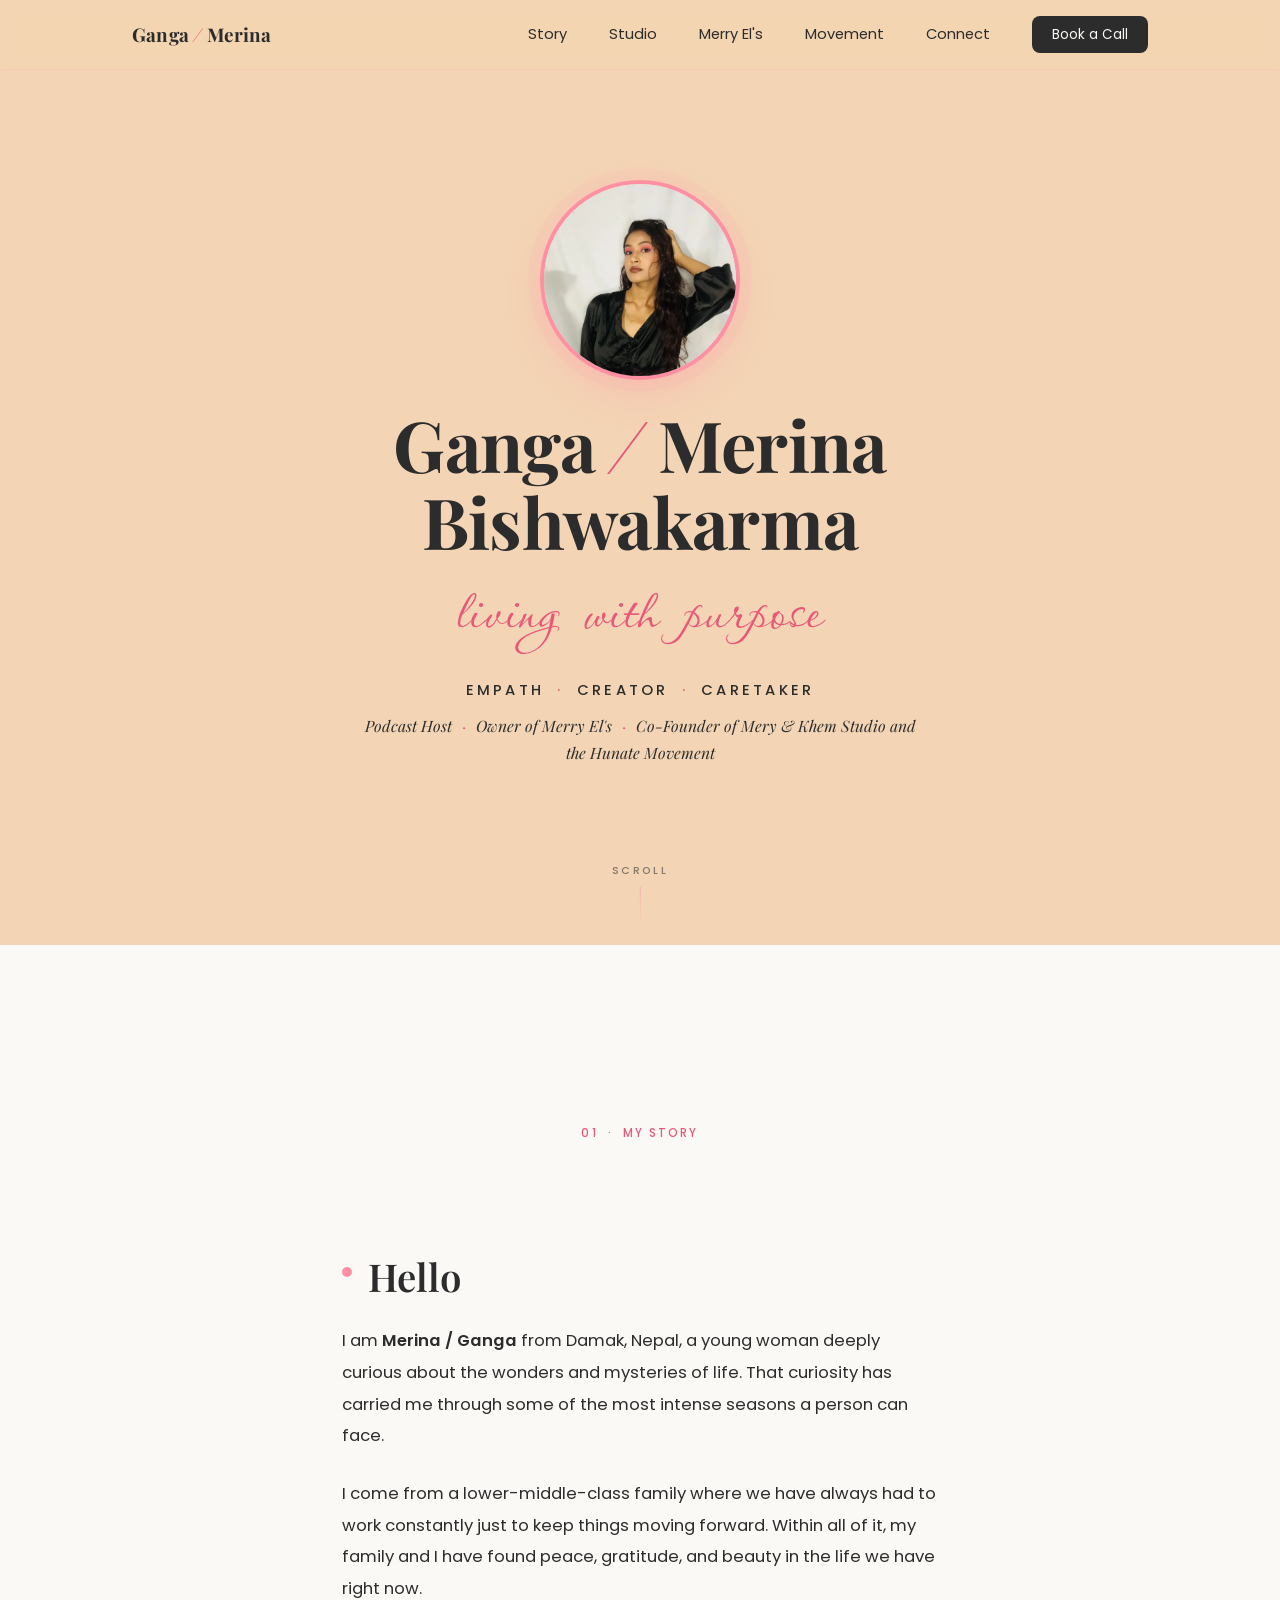
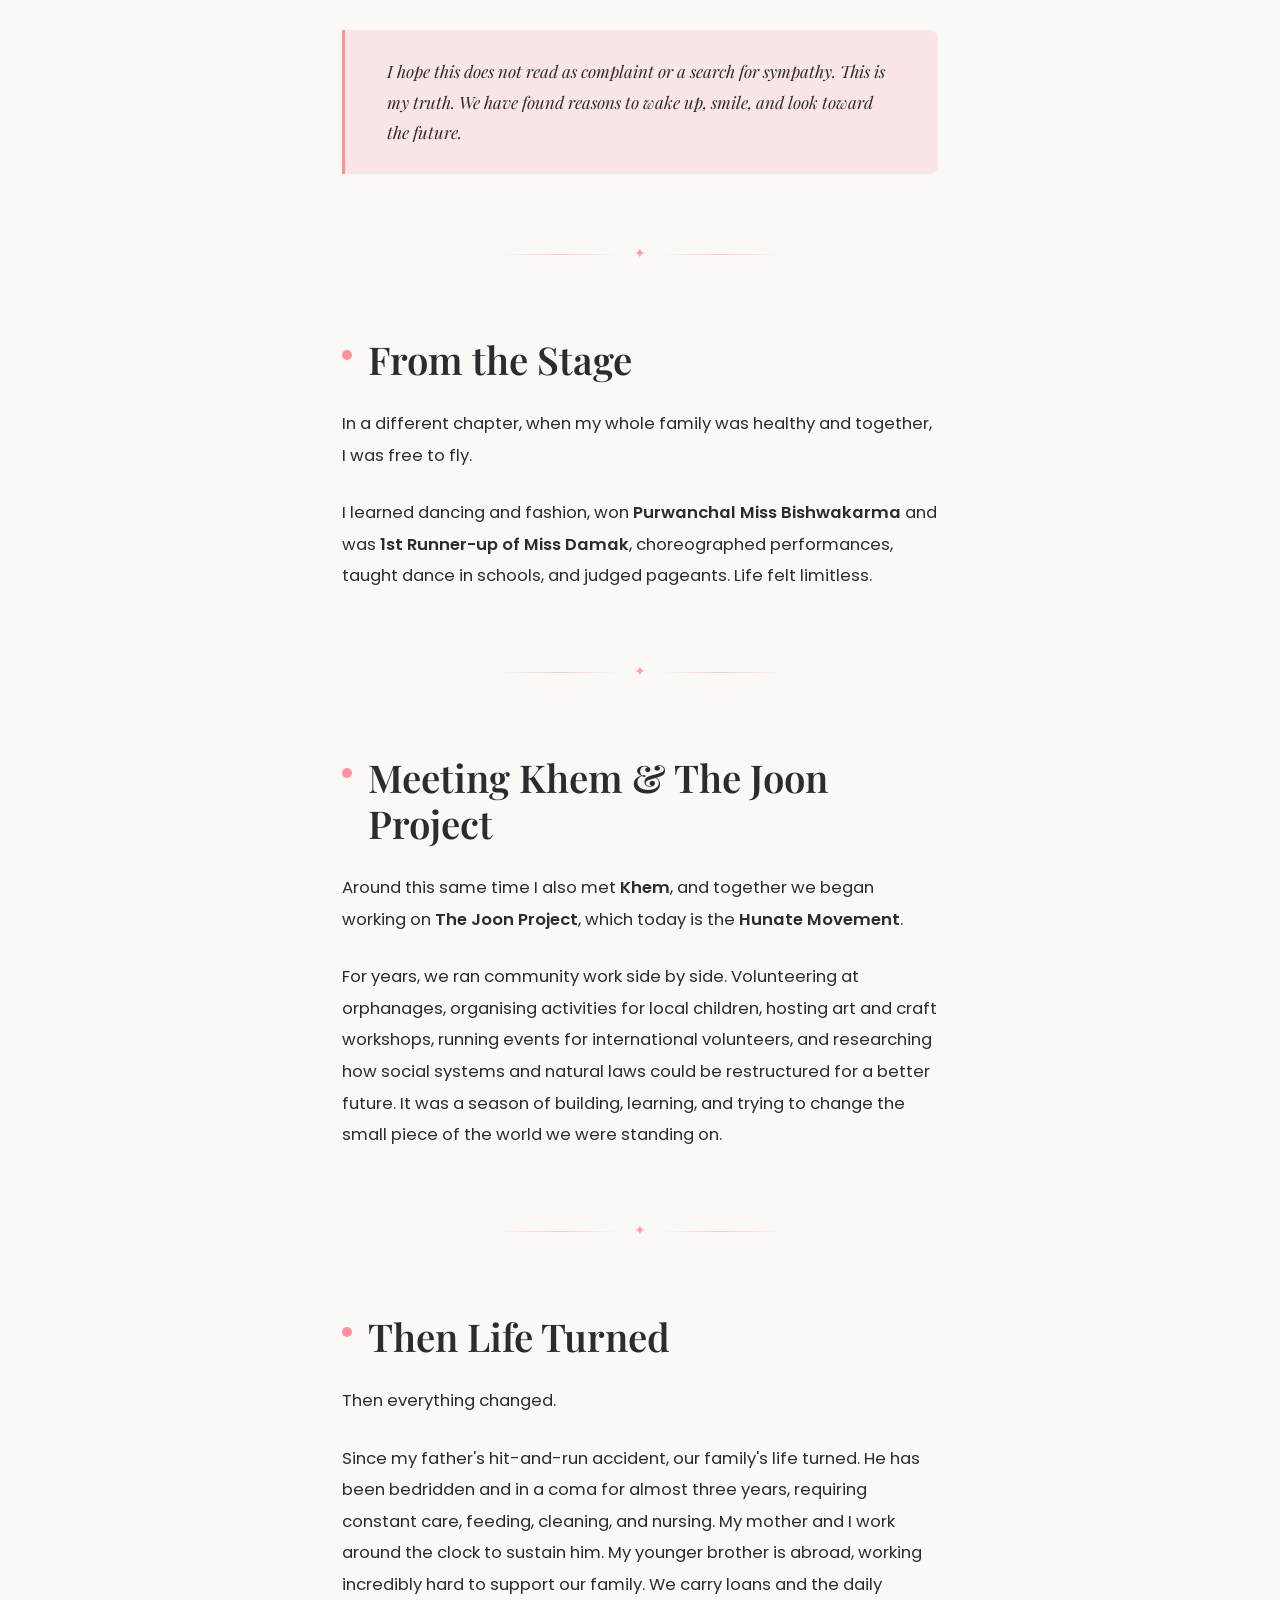
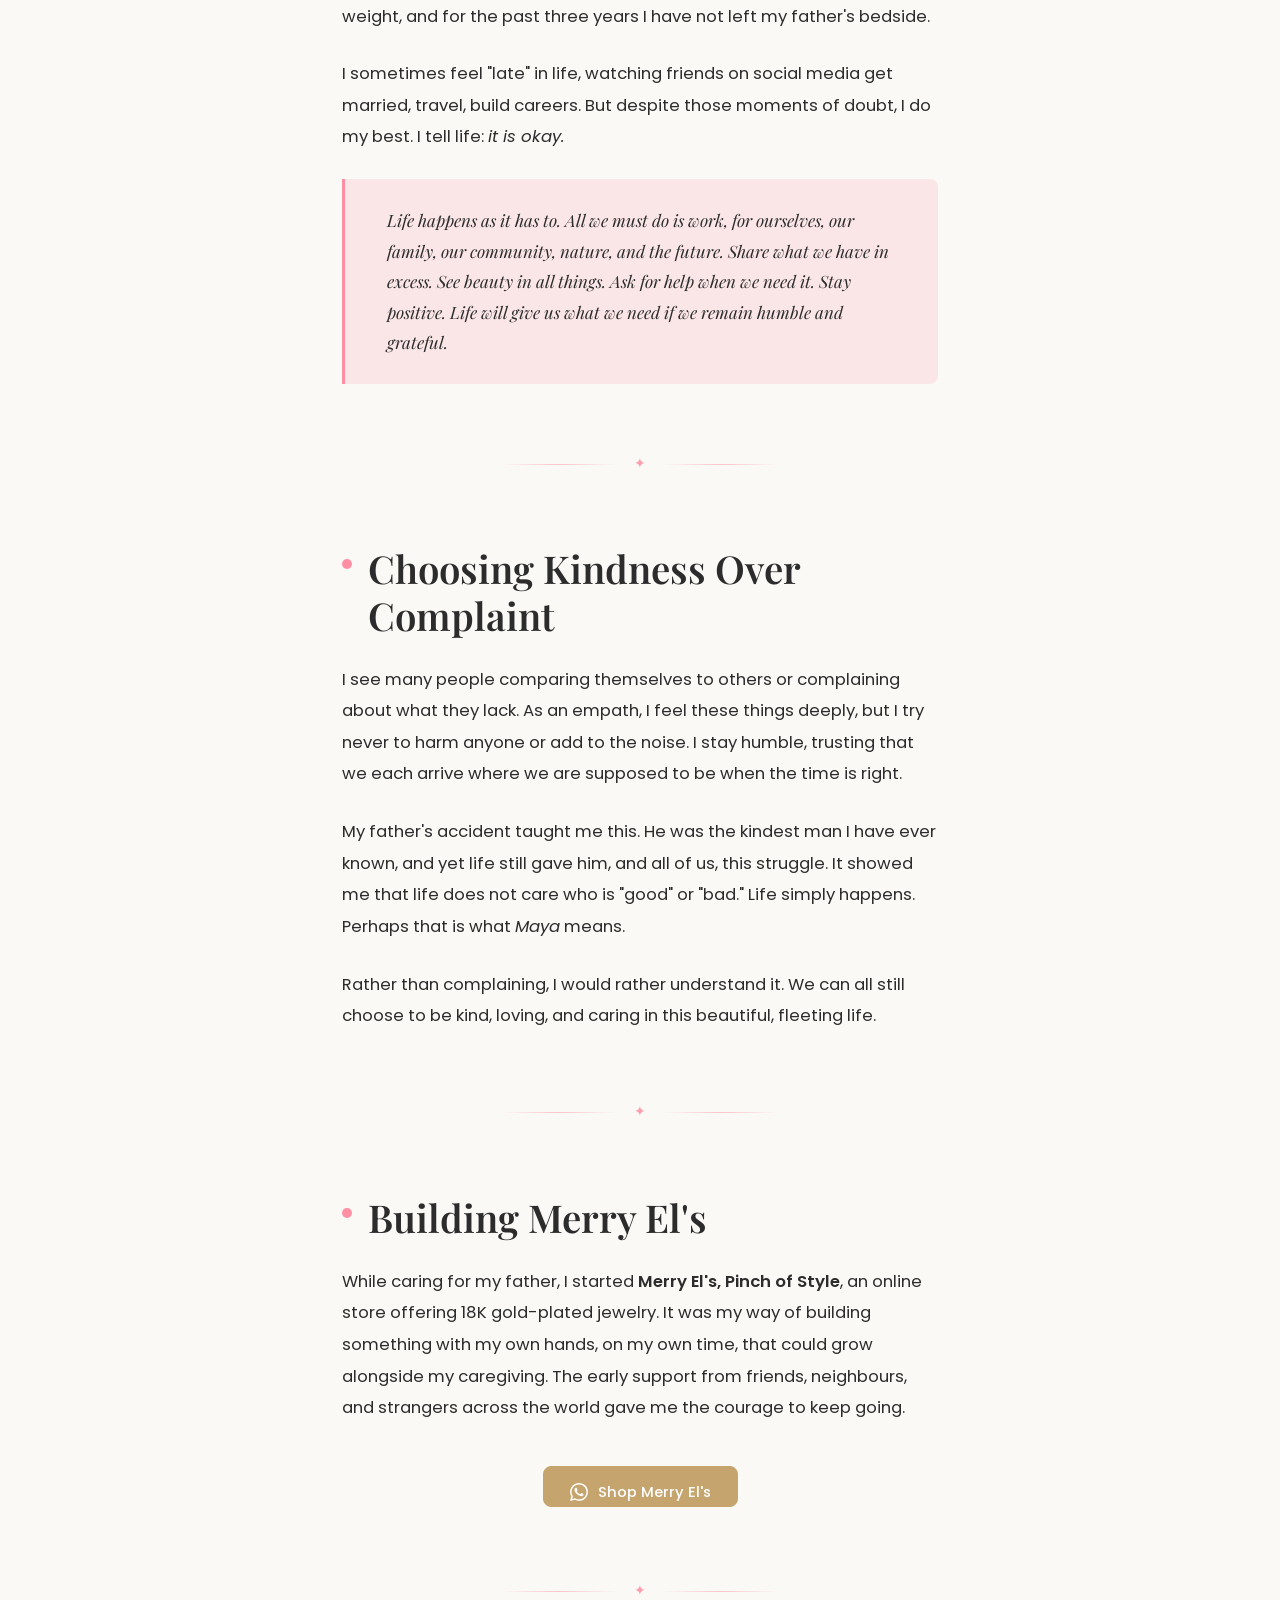
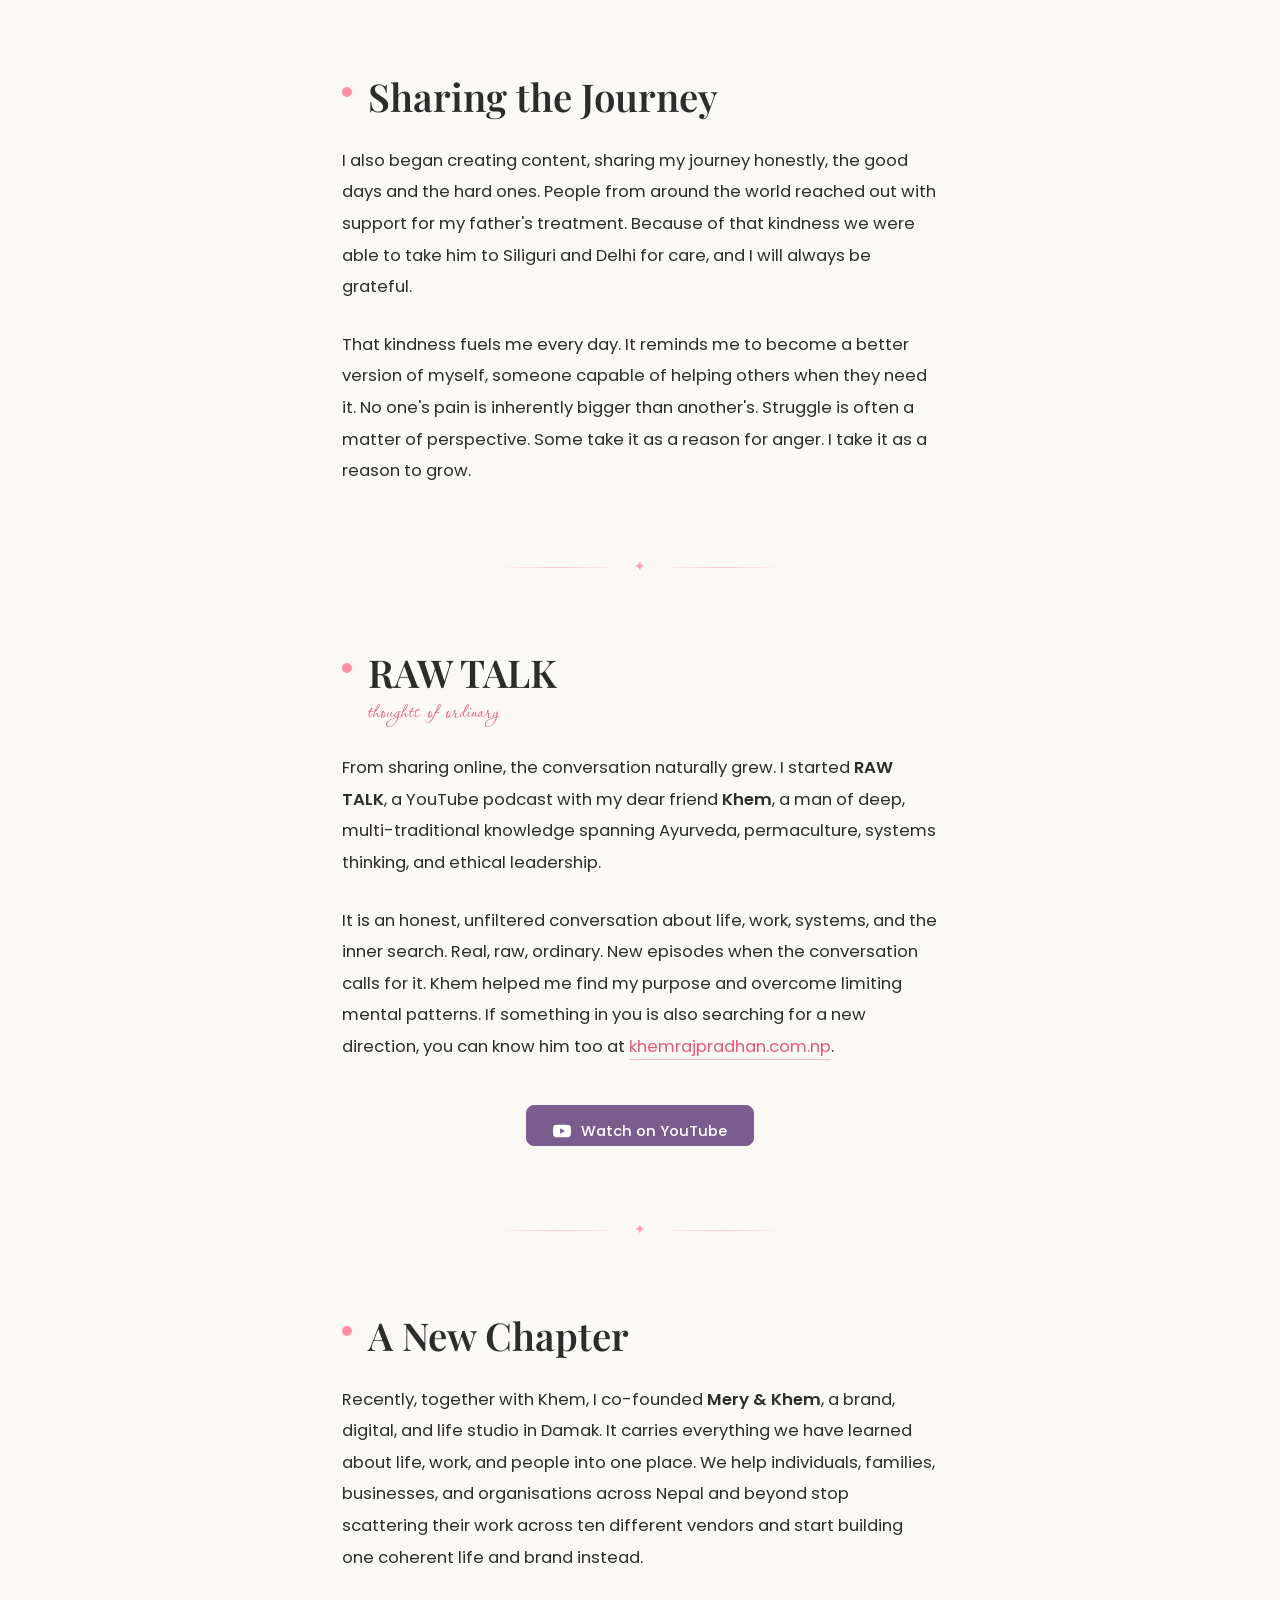
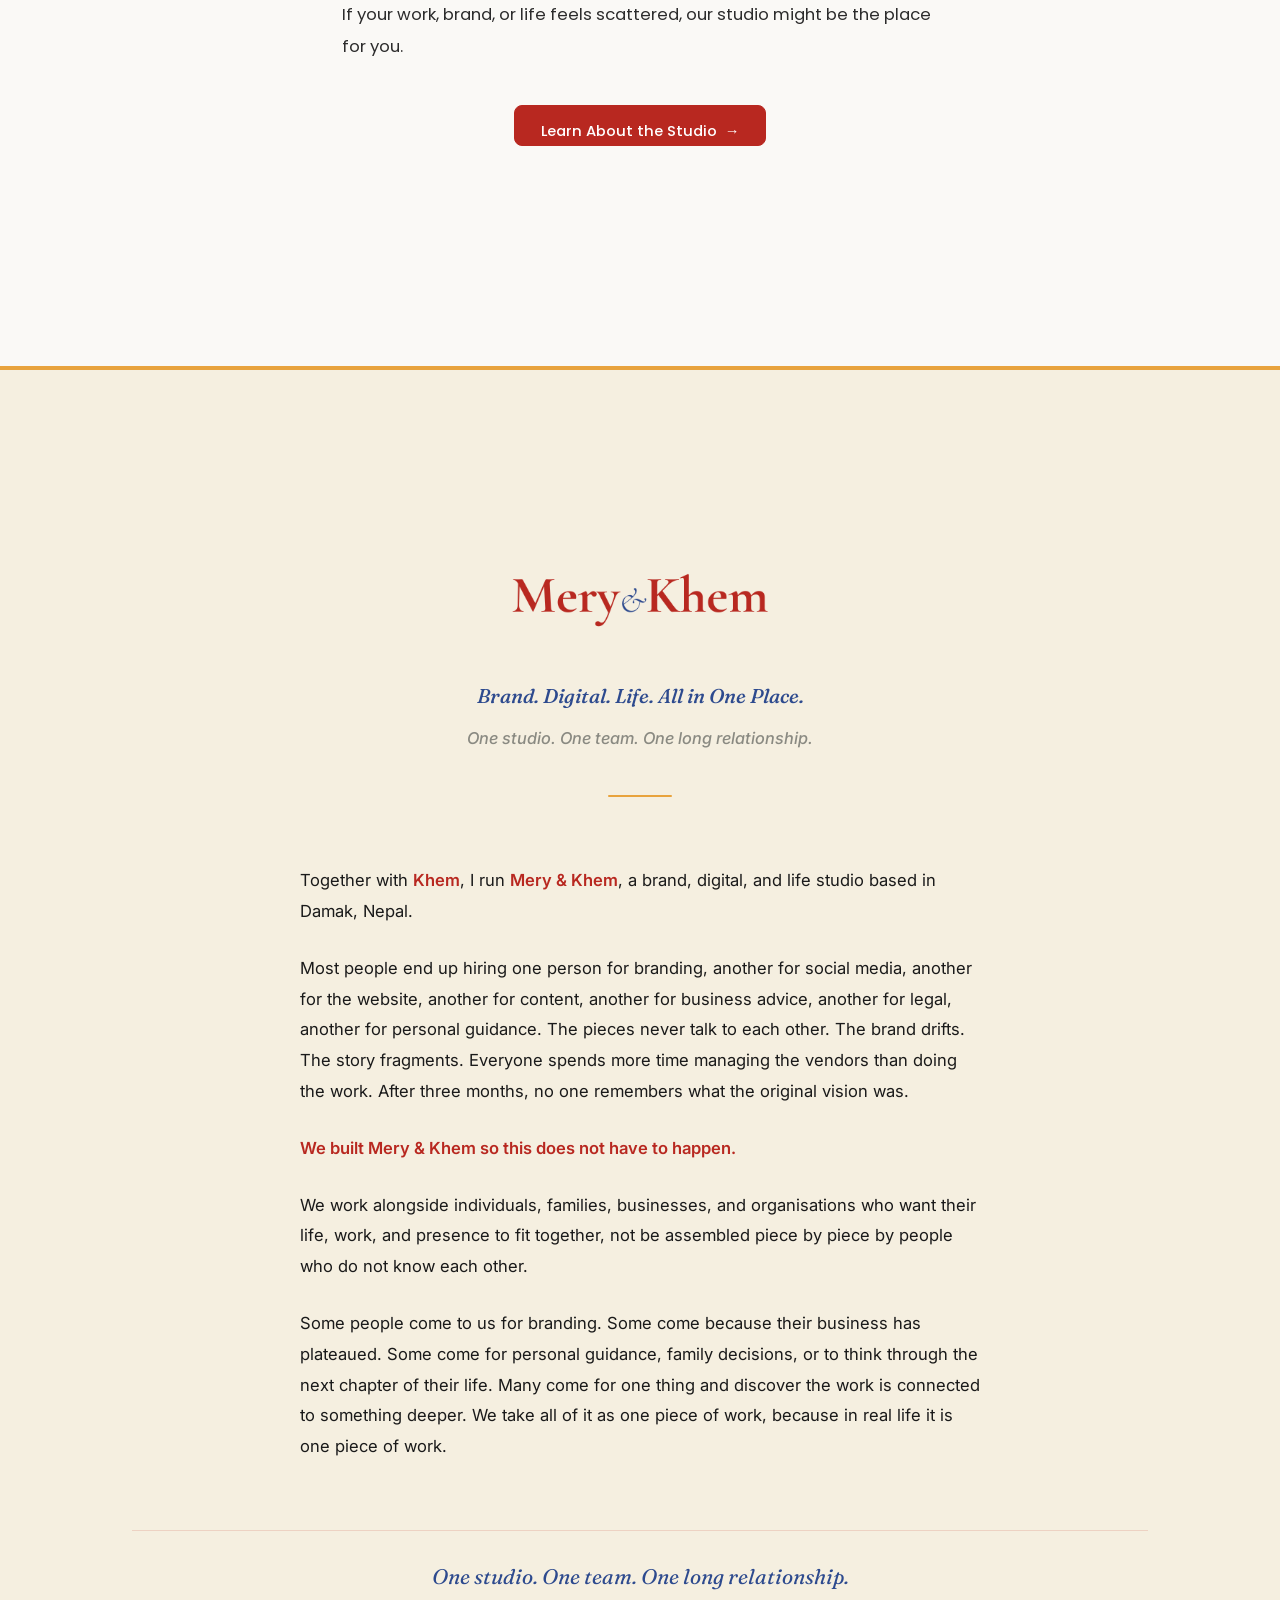
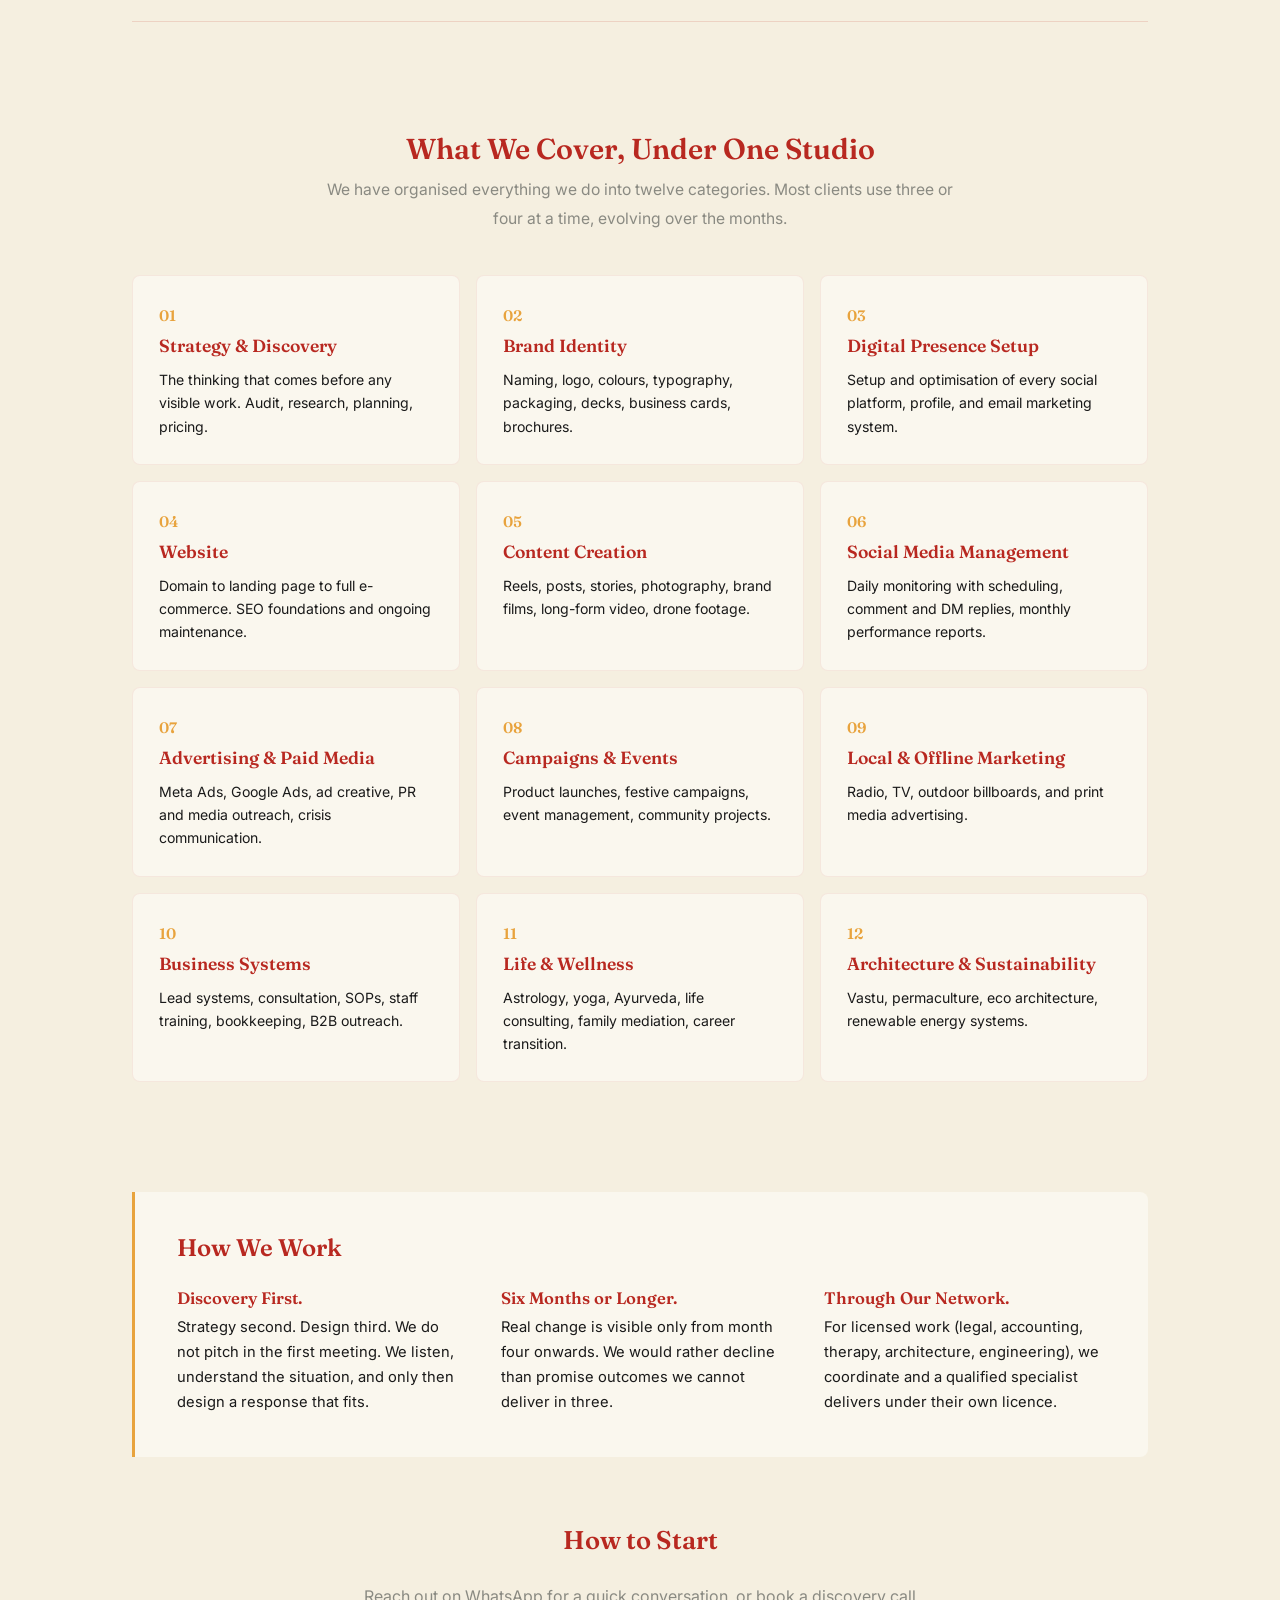
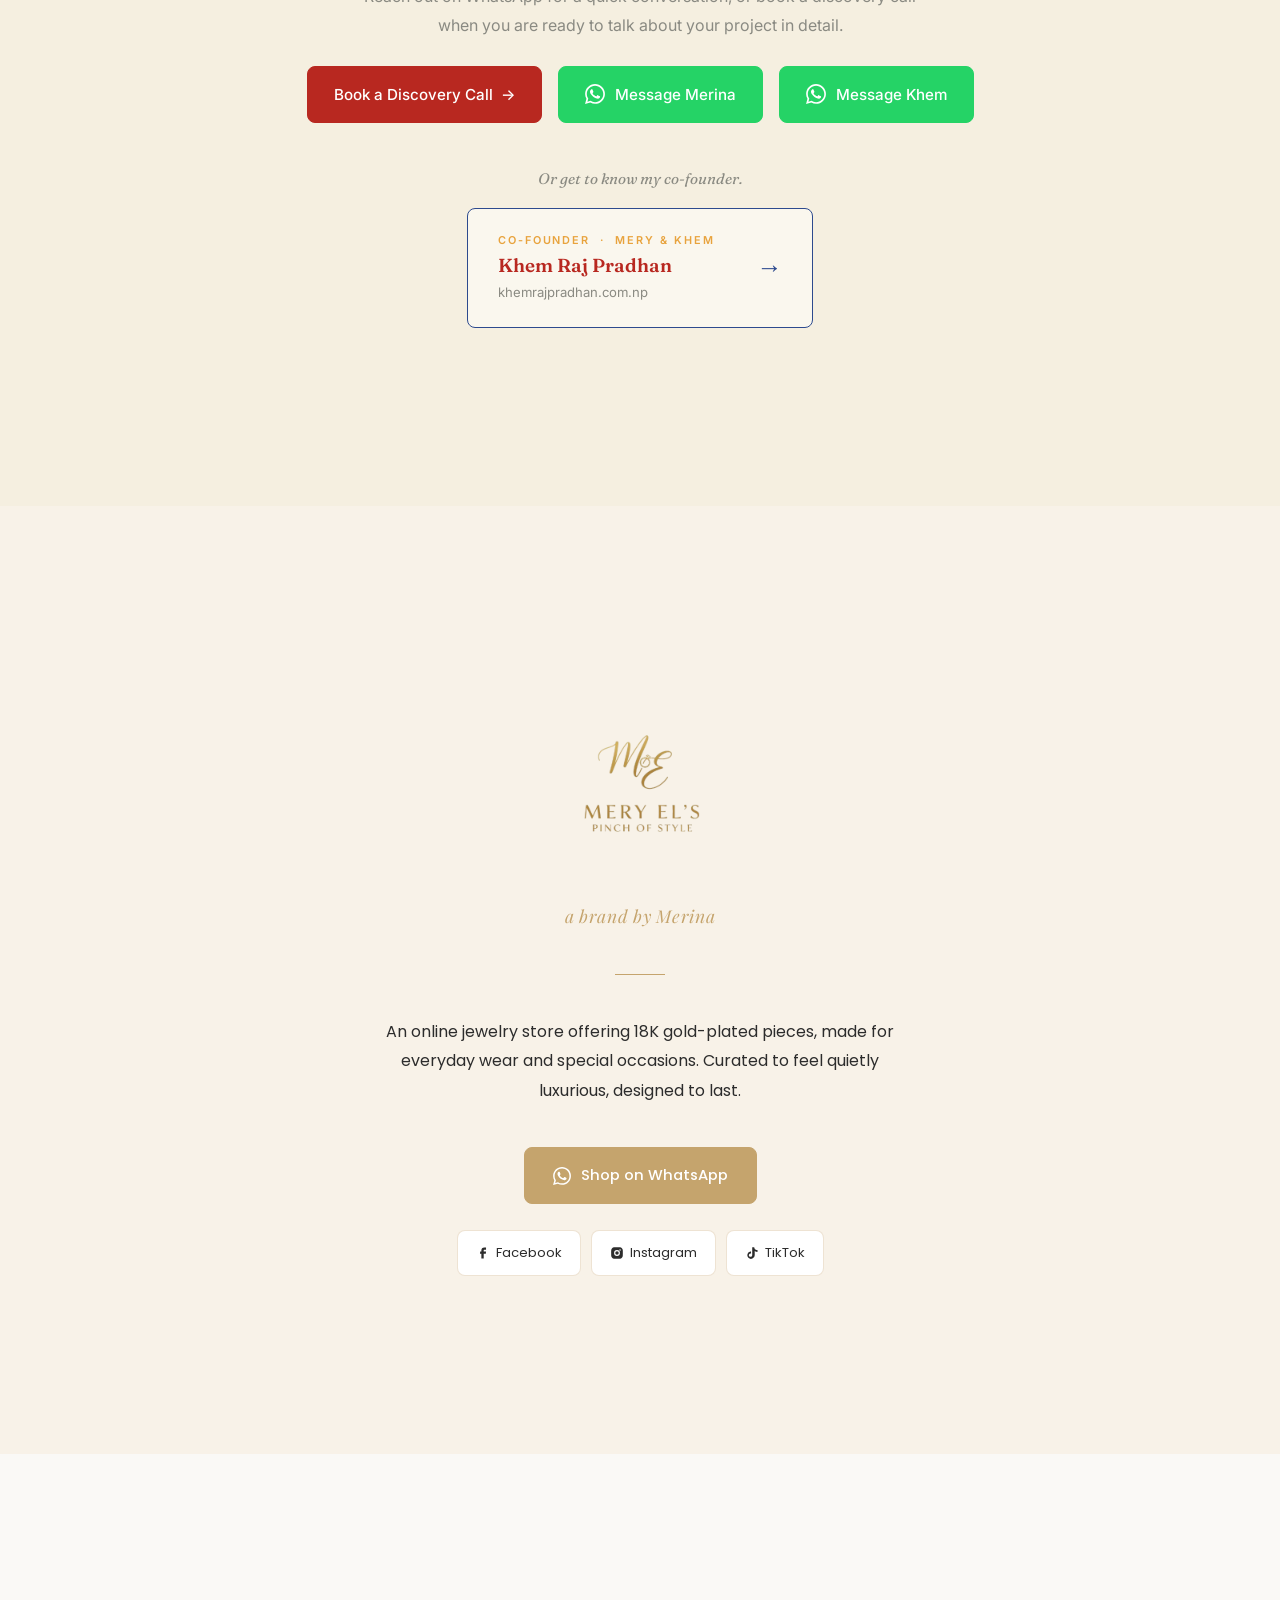
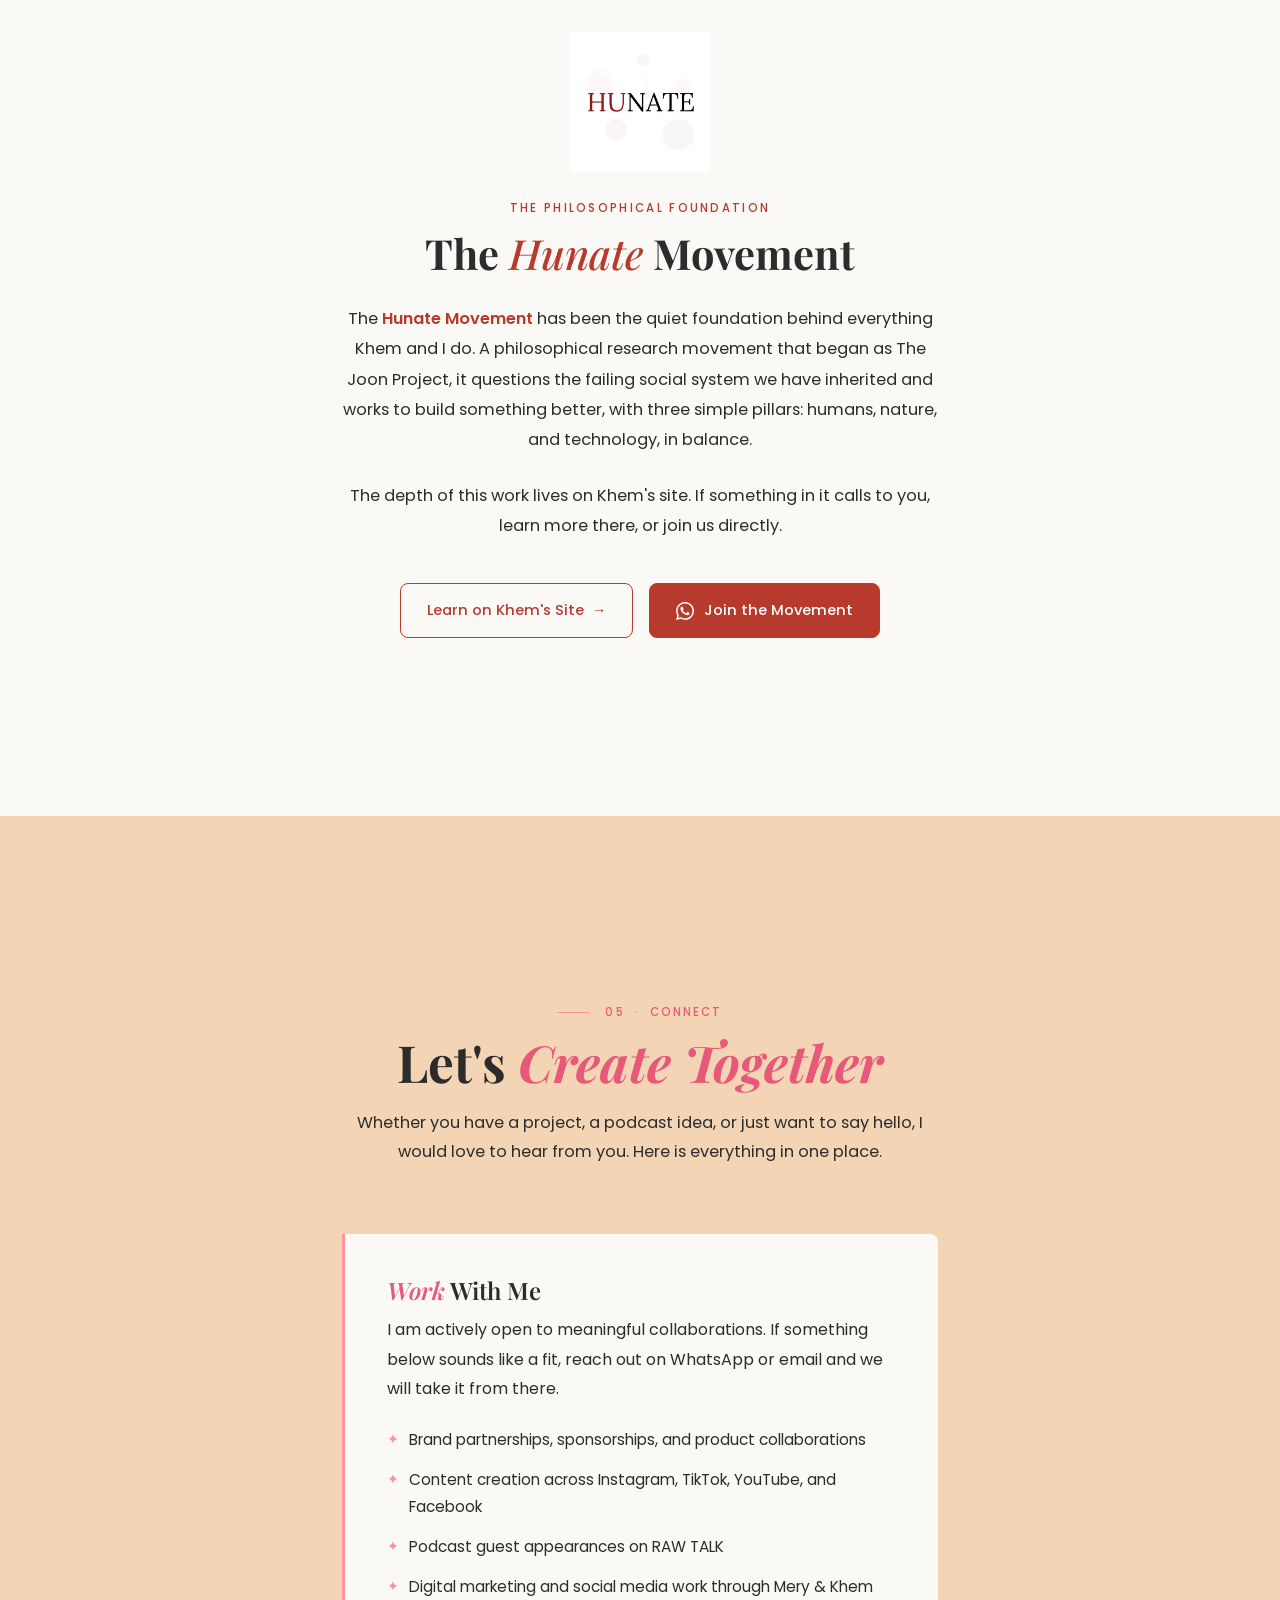
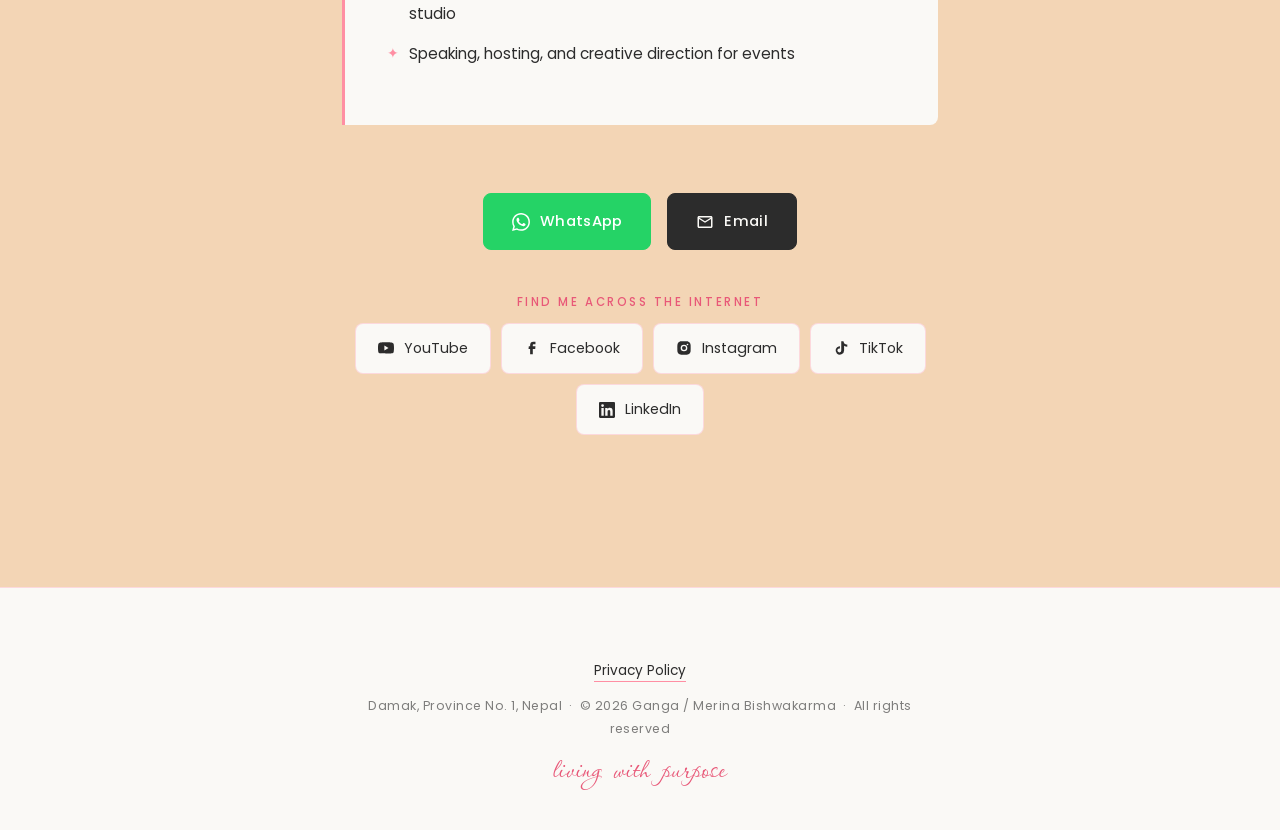
==== index.html @ a8c93132 "Update index.html" ====
<!DOCTYPE html>
<html lang="en">
<head>
  <meta charset="UTF-8">
  <meta name="viewport" content="width=device-width, initial-scale=1.0">
  <meta http-equiv="X-UA-Compatible" content="IE=edge">

  <title>Ganga Bishwakarma | Podcast Host · Owner of Merry El's · Co-Founder of Mery &amp; Khem Studio</title>
  <meta name="description" content="Official website of Ganga (Merina) Bishwakarma from Damak, Nepal. Podcast host of RAW TALK, owner of Merry El's, co-founder of Mery & Khem Studio and the Hunate Movement.">
  <meta name="keywords" content="Ganga Bishwakarma, Merina Bishwakarma, RAW TALK Nepal, Merry Els jewelry, Mery and Khem, Nepal creator, Damak Nepal, Hunate Movement, Nepal podcast">
  <meta name="author" content="Ganga Merina Bishwakarma">
  <meta name="robots" content="index, follow, max-image-preview:large, max-snippet:-1, max-video-preview:-1">
  <meta name="theme-color" content="#F3D5B5">
  <meta name="application-name" content="Ganga Merina">
  <meta name="mobile-web-app-capable" content="yes">
  <link rel="canonical" href="https://www.gangabishwakarma.com.np/">

  <meta name="geo.region" content="NP-4">
  <meta name="geo.placename" content="Damak, Jhapa, Nepal">
  <meta name="geo.position" content="26.6548;87.6997">
  <meta name="ICBM" content="26.6548, 87.6997">

  <meta property="og:type" content="website">
  <meta property="og:url" content="https://www.gangabishwakarma.com.np/">
  <meta property="og:title" content="Ganga Bishwakarma | Podcast Host · Owner of Merry El's">
  <meta property="og:description" content="Podcast host of RAW TALK, owner of Merry El's, co-founder of Mery & Khem Studio. A journey of resilience and creativity from Damak, Nepal.">
  <meta property="og:image" content="https://www.gangabishwakarma.com.np/images/og-cover.jpg">
  <meta property="og:image:width" content="1200">
  <meta property="og:image:height" content="630">
  <meta property="og:image:alt" content="Ganga Merina Bishwakarma, Creator from Nepal">
  <meta property="og:locale" content="en_US">
  <meta property="og:site_name" content="Ganga Bishwakarma">

  <meta name="twitter:card" content="summary_large_image">
  <meta name="twitter:title" content="Ganga Bishwakarma | Podcast Host · Owner of Merry El's">
  <meta name="twitter:description" content="Podcast host, founder, co-founder. A journey of resilience from Damak, Nepal.">
  <meta name="twitter:image" content="https://www.gangabishwakarma.com.np/images/og-cover.jpg">

  <meta name="apple-mobile-web-app-capable" content="yes">
  <meta name="apple-mobile-web-app-status-bar-style" content="default">
  <meta name="apple-mobile-web-app-title" content="Ganga Merina">

  <link rel="icon" type="image/png" sizes="32x32" href="images/favicon-32.png">
  <link rel="icon" type="image/png" sizes="16x16" href="images/favicon-16.png">
  <link rel="apple-touch-icon" sizes="180x180" href="images/apple-touch-icon.png">
  <link rel="icon" type="image/png" sizes="192x192" href="images/icon-192.png">
  <link rel="manifest" href="manifest.json">

  <script type="application/ld+json">
  {
    "@context": "https://schema.org",
    "@graph": [
      {
        "@type": "Person",
        "@id": "https://www.gangabishwakarma.com.np/#person",
        "name": "Ganga Merina Bishwakarma",
        "alternateName": "Merina Bishwakarma",
        "url": "https://www.gangabishwakarma.com.np",
        "image": "https://www.gangabishwakarma.com.np/images/merina.jpg",
        "jobTitle": "Podcast Host, Owner, Co-Founder",
        "description": "Podcast Host of RAW TALK, Owner of Merry El's, Co-Founder of Mery & Khem Studio and the Hunate Movement. Based in Damak, Nepal.",
        "address": { "@type": "PostalAddress", "addressLocality": "Damak", "addressRegion": "Province No. 1", "addressCountry": "NP" },
        "email": "contact@gangabishwakarma.com.np",
        "telephone": "+977-9817928622",
        "sameAs": [
          "https://www.youtube.com/@merinabishwakarma",
          "https://www.facebook.com/merina.bishwakarma",
          "https://www.instagram.com/merina.bishwakarma/",
          "https://www.tiktok.com/@merina.bishwakarma",
          "https://www.linkedin.com/in/ganga-bishwakarma/"
        ]
      }
    ]
  }
  </script>

  <link rel="preconnect" href="https://fonts.googleapis.com">
  <link rel="preconnect" href="https://fonts.gstatic.com" crossorigin>
  <link href="https://fonts.googleapis.com/css2?family=Fraunces:ital,opsz,wght@0,9..144,400;0,9..144,500;0,9..144,600;0,9..144,700;1,9..144,500&family=Inter:wght@300;400;500;600&family=Passions+Conflict&family=Playfair+Display:ital,wght@0,400;0,500;0,600;0,700;1,500;1,600&family=Poppins:wght@300;400;500;600&display=swap" rel="stylesheet">

  <style>
    :root {
      /* Merina personal brand - LOCKED */
      --beige:    #F3D5B5;
      --pink:     #FF8FA3;
      --pink-deep: #E85878;
      --pink-dim: rgba(255,143,163,0.18);
      --charcoal: #2C2C2C;
      --lavender: #CDB4DB;
      --lavender-deep: #7A5C8F;
      --lavender-dim: rgba(205,180,219,0.30);
      --ivory:    #FAF9F6;

      /* Mery El's brand - LOCKED */
      --me-gold:  #C5A46D;
      --me-cream: #F8F2E8;
      --me-blush: #E8C9B5;

      /* Mery & Khem studio brand - LOCKED */
      --studio-sindoor:  #B82820;
      --studio-indigo:   #2D4A8E;
      --studio-marigold: #E8A33D;
      --studio-cream:    #F5EFE0;
      --studio-offwhite: #FAF7EE;
      --studio-body:     #1A1A1A;
      --studio-stone:    #8A8A82;

      /* Hunate Movement - LOCKED */
      --hunate-prana:    #B83A2D;
      --hunate-akasha:   #2D5A8E;
      --hunate-manjusha: #D9C896;

      /* Spacing (golden ratio inspired: 1, 1.618, 2.618, 4.236, 6.854) */
      --sp-sm: 6px; --sp-md: 10px; --sp-lg: 16px;
      --sp-xl: 26px; --sp-2xl: 42px; --sp-3xl: 68px;
      --sp-4xl: 110px; --sp-5xl: 178px;
      --header-h: 70px;
      --ease: cubic-bezier(0.25,0.46,0.45,0.94);

      /* Rounded corners (subtle, like old version) */
      --r-sm: 4px;
      --r-md: 8px;
      --r-lg: 14px;
      --r-pill: 999px;
    }

    *, *::before, *::after { margin: 0; padding: 0; box-sizing: border-box; }
    html { scroll-behavior: smooth; font-size: 16px; }
    body {
      font-family: 'Poppins', sans-serif;
      background: var(--beige);
      color: var(--charcoal);
      line-height: 1.8;
      overflow-x: hidden;
      -webkit-font-smoothing: antialiased;
    }
    img { display: block; max-width: 100%; }
    a { color: inherit; }
    ul { list-style: none; }

    /* Reveal */
    .reveal { opacity: 0; transform: translateY(28px); transition: opacity 0.8s var(--ease), transform 0.8s var(--ease); }
    .reveal.in { opacity: 1; transform: translateY(0); }
    .delay-1 { transition-delay: 0.1s; }
    .delay-2 { transition-delay: 0.2s; }
    .delay-3 { transition-delay: 0.3s; }

    /* Scroll progress */
    .progress { position: fixed; top: 0; left: 0; height: 2px; width: 0; background: var(--pink); z-index: 9999; transition: width 0.1s linear; }

    /* Back to top */
    .to-top { position: fixed; bottom: 28px; left: 28px; z-index: 8000; width: 44px; height: 44px; border-radius: 50%; background: var(--ivory); border: 1px solid rgba(255,143,163,0.40); display: flex; align-items: center; justify-content: center; cursor: pointer; opacity: 0; transform: translateY(12px); transition: opacity 0.3s, transform 0.3s, border-color 0.3s, background 0.3s; pointer-events: none; box-shadow: 0 4px 12px rgba(0,0,0,0.05); }
    .to-top.show { opacity: 1; transform: translateY(0); pointer-events: all; }
    .to-top:hover { border-color: var(--pink); background: var(--pink); }
    .to-top:hover svg { fill: #fff; }
    .to-top svg { width: 16px; height: 16px; fill: var(--pink); transition: fill 0.3s; }

    /* Containers (golden ratio width: ~1100 / 1.618 ≈ 680 for narrow) */
    .container { max-width: 1100px; margin: 0 auto; padding: 0 var(--sp-2xl); }
    .container-narrow { max-width: 680px; margin: 0 auto; padding: 0 var(--sp-2xl); }
    .section-pad { padding: var(--sp-5xl) 0; }

    /* Typography */
    h1, h2, h3, h4 { font-family: 'Playfair Display', serif; font-weight: 600; line-height: 1.2; color: var(--charcoal); }
    .label { font-family: 'Poppins', sans-serif; font-size: 0.72rem; font-weight: 500; letter-spacing: 0.18em; text-transform: uppercase; color: var(--pink-deep); }
    .label-line { display: inline-flex; align-items: center; gap: var(--sp-lg); }
    .label-line::before { content: ''; width: 32px; height: 1px; background: var(--pink); }
    .h-xl { font-size: clamp(2.6rem, 7vw, 4.6rem); font-weight: 700; line-height: 1.05; letter-spacing: -0.01em; }
    .h-lg { font-size: clamp(2rem, 4.8vw, 3.2rem); font-weight: 700; line-height: 1.15; }
    .h-md { font-size: clamp(1.5rem, 3vw, 2.1rem); font-weight: 600; }
    em.pink { color: var(--pink-deep); font-style: italic; }
    em.lav  { color: var(--lavender-deep); font-style: italic; }

    /* Floral decorative divider */
    .floral-divider {
      display: flex; align-items: center; justify-content: center;
      gap: var(--sp-lg); margin: var(--sp-3xl) auto;
      max-width: 280px;
    }
    .floral-divider::before, .floral-divider::after {
      content: ''; flex: 1; height: 1px;
      background: linear-gradient(to right, transparent, rgba(255,143,163,0.5), transparent);
    }
    .floral-divider span {
      color: var(--pink); font-size: 0.9rem; opacity: 0.85;
      transform: translateY(-1px);
    }

    /* Header */
    header.site { position: fixed; top: 0; width: 100%; z-index: 1000; height: var(--header-h); background: rgba(243,213,181,0.92); backdrop-filter: blur(16px) saturate(180%); -webkit-backdrop-filter: blur(16px) saturate(180%); border-bottom: 1px solid rgba(255,143,163,0.18); display: flex; align-items: center; transition: background 0.3s, box-shadow 0.3s; }
    header.site.scrolled { background: rgba(243,213,181,0.98); box-shadow: 0 4px 24px rgba(0,0,0,0.04); }
    .nav { display: flex; justify-content: space-between; align-items: center; width: 100%; }
    .brand { font-family: 'Playfair Display', serif; font-size: 1.18rem; font-weight: 700; color: var(--charcoal); text-decoration: none; letter-spacing: 0.01em; }
    .brand em { color: var(--pink-deep); font-style: italic; font-weight: 500; }
    .nav-links { display: flex; align-items: center; gap: var(--sp-2xl); }
    .nav-links a { text-decoration: none; color: var(--charcoal); font-size: 0.92rem; font-weight: 400; position: relative; transition: color 0.3s; }
    .nav-links a::after { content: ''; position: absolute; bottom: -3px; left: 0; width: 0; height: 1px; background: var(--pink); transition: width 0.35s var(--ease); }
    .nav-links a:hover { color: var(--pink-deep); }
    .nav-links a:hover::after { width: 100%; }
    .nav-links a.active { color: var(--pink-deep); font-weight: 500; }
    .nav-links a.active::after { width: 100%; }
    .nav-links a.book {
      background: var(--charcoal); color: var(--ivory);
      padding: 9px 20px; font-size: 0.84rem;
      border-radius: var(--r-md);
      transition: background 0.3s, transform 0.2s;
    }
    .nav-links a.book:hover { background: var(--pink-deep); transform: translateY(-1px); }
    .nav-links a.book::after { display: none; }

    /* Hamburger */
    .burger { display: none; flex-direction: column; gap: 5px; cursor: pointer; padding: 10px; background: none; border: none; z-index: 1100; }
    .burger span { display: block; width: 24px; height: 2px; background: var(--charcoal); transition: transform 0.3s, opacity 0.3s; transform-origin: center; border-radius: 2px; }
    .burger.open span:nth-child(1) { transform: translateY(7px) rotate(45deg); }
    .burger.open span:nth-child(2) { opacity: 0; }
    .burger.open span:nth-child(3) { transform: translateY(-7px) rotate(-45deg); }

    /* Mobile nav */
    .mobile-nav { display: none; position: fixed; top: var(--header-h); left: 0; width: 100%; height: calc(100vh - var(--header-h)); background: rgba(243,213,181,0.99); backdrop-filter: blur(20px); z-index: 999; flex-direction: column; align-items: center; justify-content: center; gap: var(--sp-xl); }
    .mobile-nav.open { display: flex; }
    .mobile-nav a { font-size: 1.6rem; font-family: 'Playfair Display', serif; text-decoration: none; color: var(--charcoal); font-weight: 600; transition: color 0.3s; }
    .mobile-nav a:hover { color: var(--pink-deep); }
    .mobile-nav a.book {
      background: var(--charcoal); color: var(--ivory);
      padding: 12px 28px; font-size: 1rem;
      font-family: 'Poppins', sans-serif; font-weight: 500;
      border-radius: var(--r-md);
    }

    /* Hero */
    #hero { min-height: 100vh; padding-top: var(--header-h); display: flex; align-items: center; position: relative; overflow: hidden; background: var(--beige); }
    .hero-content { position: relative; z-index: 2; padding: var(--sp-4xl) 0 var(--sp-5xl); text-align: center; }
    .hero-photo {
      width: 200px; height: 200px; border-radius: 50%;
      object-fit: cover; margin: 0 auto var(--sp-xl);
      border: 4px solid var(--pink);
      box-shadow: 0 16px 44px rgba(255,143,163,0.28), 0 0 0 12px rgba(255,143,163,0.08);
    }
    .hero-name {
      font-family: 'Playfair Display', serif; font-weight: 700;
      font-size: clamp(2.4rem, 6.6vw, 4.4rem);
      line-height: 1.1; color: var(--charcoal);
      margin-bottom: var(--sp-md); letter-spacing: -0.01em;
    }
    .hero-name em { color: var(--pink-deep); font-style: italic; font-weight: 500; }
    .hero-cursive {
      font-family: 'Passions Conflict', cursive;
      font-size: clamp(3rem, 8vw, 5rem);
      color: var(--pink-deep); line-height: 1;
      margin: var(--sp-md) 0 var(--sp-xl);
      font-weight: 400;
    }
    .hero-pillars {
      font-size: 0.92rem; color: var(--charcoal);
      letter-spacing: 0.22em; text-transform: uppercase;
      margin-bottom: var(--sp-md); font-weight: 500;
    }
    .hero-pillars span { color: var(--pink-deep); margin: 0 6px; }
    .hero-roles {
      font-family: 'Playfair Display', serif; font-style: italic;
      font-size: 0.98rem; color: var(--charcoal); opacity: 0.85;
      max-width: 560px; margin: 0 auto; line-height: 1.7;
    }
    .hero-roles span { color: var(--pink-deep); font-style: normal; margin: 0 6px; }
    .scroll-hint {
      position: absolute; bottom: 22px; left: 50%;
      transform: translateX(-50%);
      display: flex; flex-direction: column; align-items: center; gap: var(--sp-sm);
      opacity: 0.55;
    }
    .scroll-hint span {
      font-size: 0.68rem; letter-spacing: 0.22em;
      color: var(--charcoal); text-transform: uppercase; font-weight: 500;
    }
    .scroll-arrow { width: 1px; height: 36px; background: linear-gradient(to bottom, var(--pink), transparent); }

    /* Story */
    #story { background: var(--ivory); }
    .story-head { text-align: center; margin-bottom: var(--sp-4xl); }
    .story-head .label { display: block; margin-bottom: var(--sp-md); }
    .story-block { max-width: 640px; margin: 0 auto; }
    .story-block h2 {
      font-size: clamp(1.7rem, 3.8vw, 2.4rem);
      margin-bottom: var(--sp-xl);
      position: relative; padding-left: var(--sp-xl);
    }
    .story-block h2::before {
      content: ''; position: absolute; left: 0; top: 14px;
      width: 10px; height: 10px; background: var(--pink); border-radius: 50%;
    }
    .story-block h2 .sub {
      display: block; font-family: 'Passions Conflict', cursive;
      font-weight: 400; font-size: 1.7rem; color: var(--pink-deep);
      line-height: 1; margin-top: 4px; padding-left: 0;
      font-style: normal;
    }
    .story-block p {
      font-size: 1.04rem; line-height: 1.9; color: var(--charcoal);
      margin-bottom: var(--sp-xl);
    }
    .story-block p strong { color: var(--charcoal); font-weight: 600; }
    .story-block a {
      color: var(--pink-deep); text-decoration: none;
      border-bottom: 1px solid rgba(232,88,120,0.4); padding-bottom: 1px;
      transition: color 0.3s, border-color 0.3s;
    }
    .story-block a:hover { color: var(--charcoal); border-color: var(--charcoal); }
    .story-quote {
      background: var(--pink-dim);
      border-left: 3px solid var(--pink);
      border-radius: 0 var(--r-md) var(--r-md) 0;
      padding: var(--sp-xl) var(--sp-2xl);
      margin: var(--sp-xl) 0;
      font-style: italic; font-family: 'Playfair Display', serif;
      font-size: 1.06rem; line-height: 1.8; color: var(--charcoal);
    }

    /* Inline story CTA - centered button */
    .story-cta-wrap { text-align: center; margin: var(--sp-2xl) 0; }
    .story-cta {
      display: inline-flex; align-items: center; gap: var(--sp-md);
      padding: 12px 26px; text-decoration: none;
      font-family: 'Poppins', sans-serif; font-size: 0.92rem; font-weight: 500;
      border: 1px solid; border-radius: var(--r-md);
      transition: transform 0.3s, background 0.3s, color 0.3s, box-shadow 0.3s;
    }
    .story-cta svg { width: 18px; height: 18px; fill: currentColor; }
    .story-cta.shop {
      background: var(--me-gold); color: #fff; border-color: var(--me-gold);
    }
    .story-cta.shop:hover {
      background: var(--charcoal); border-color: var(--charcoal);
      transform: translateY(-2px); box-shadow: 0 12px 28px rgba(0,0,0,0.12);
    }
    .story-cta.watch {
      background: var(--lavender-deep); color: #fff; border-color: var(--lavender-deep);
    }
    .story-cta.watch:hover {
      background: var(--charcoal); border-color: var(--charcoal);
      transform: translateY(-2px); box-shadow: 0 12px 28px rgba(122,92,143,0.28);
    }
    .story-cta.studio {
      background: var(--studio-sindoor); color: #fff; border-color: var(--studio-sindoor);
    }
    .story-cta.studio:hover {
      background: var(--charcoal); border-color: var(--charcoal);
      transform: translateY(-2px); box-shadow: 0 12px 28px rgba(184,40,32,0.22);
    }

    /* Studio section - Mery & Khem brand */
    #studio { background: var(--studio-cream); padding: var(--sp-5xl) 0; position: relative; font-family: 'Inter', sans-serif; color: var(--studio-body); }
    #studio::before { content: ''; position: absolute; top: 0; left: 0; right: 0; height: 4px; background: var(--studio-marigold); }
    #studio h1, #studio h2, #studio h3, #studio h4 { font-family: 'Fraunces', serif; color: var(--studio-sindoor); font-weight: 600; }
    .studio-head { text-align: center; margin-bottom: var(--sp-3xl); }
    .studio-logo { max-width: 360px; margin: 0 auto var(--sp-xl); display: block; }
    .studio-tag { font-family: 'Fraunces', serif; font-style: italic; font-size: 1.25rem; color: var(--studio-indigo); font-weight: 500; margin-bottom: var(--sp-md); }
    .studio-sub { font-size: 1.02rem; color: var(--studio-stone); font-weight: 500; margin-bottom: var(--sp-2xl); font-style: italic; }
    .studio-marigold-rule { width: 64px; height: 2px; background: var(--studio-marigold); margin: var(--sp-xl) auto; border-radius: 2px; }
    .studio-intro { max-width: 680px; margin: 0 auto; }
    .studio-intro p { font-size: 1.04rem; line-height: 1.85; color: var(--studio-body); margin-bottom: var(--sp-xl); }
    .studio-intro p strong { color: var(--studio-sindoor); font-weight: 600; }
    .studio-tagline-strong { font-family: 'Fraunces', serif; font-style: italic; font-size: 1.32rem; text-align: center; color: var(--studio-indigo); margin: var(--sp-3xl) 0; padding: var(--sp-xl) 0; border-top: 1px solid rgba(184,40,32,0.15); border-bottom: 1px solid rgba(184,40,32,0.15); }
    .categories-head { text-align: center; margin: var(--sp-4xl) 0 var(--sp-2xl); }
    .categories-head h3 { font-size: 1.8rem; margin-bottom: var(--sp-md); }
    .categories-head p { color: var(--studio-stone); font-size: 0.98rem; max-width: 640px; margin: 0 auto; }
    .cat-grid { display: grid; grid-template-columns: repeat(3, 1fr); gap: var(--sp-lg); margin-top: var(--sp-2xl); }
    .cat-card {
      background: var(--studio-offwhite); padding: var(--sp-xl);
      border: 1px solid rgba(184,40,32,0.08);
      border-radius: var(--r-md);
      transition: transform 0.3s, box-shadow 0.3s;
    }
    .cat-card:hover { transform: translateY(-3px); box-shadow: 0 10px 30px rgba(184,40,32,0.08); }
    .cat-num { font-family: 'Fraunces', serif; font-size: 0.95rem; color: var(--studio-marigold); font-weight: 600; margin-bottom: var(--sp-sm); }
    .cat-name { font-family: 'Fraunces', serif; font-size: 1.1rem; color: var(--studio-sindoor); font-weight: 600; margin-bottom: var(--sp-md); line-height: 1.3; }
    .cat-desc { font-size: 0.88rem; color: var(--studio-body); line-height: 1.65; }
    .how-we-work {
      background: var(--studio-offwhite);
      border-left: 3px solid var(--studio-marigold);
      border-radius: 0 var(--r-md) var(--r-md) 0;
      padding: var(--sp-2xl);
      margin: var(--sp-4xl) 0 var(--sp-3xl);
    }
    .how-we-work h3 { font-size: 1.5rem; margin-bottom: var(--sp-xl); color: var(--studio-sindoor); }
    .how-we-work-grid { display: grid; grid-template-columns: 1fr 1fr 1fr; gap: var(--sp-2xl); }
    .how-item h4 { font-size: 1.04rem; margin-bottom: var(--sp-sm); color: var(--studio-indigo); font-weight: 600; }
    .how-item p { font-size: 0.92rem; line-height: 1.7; color: var(--studio-body); }
    .studio-cta { text-align: center; margin-top: var(--sp-3xl); }
    .studio-cta h3 { font-size: 1.6rem; margin-bottom: var(--sp-xl); }
    .studio-cta p.lead-text { font-size: 1rem; color: var(--studio-stone); max-width: 560px; margin: 0 auto var(--sp-xl); }
    .studio-cta-buttons { display: flex; justify-content: center; gap: var(--sp-lg); flex-wrap: wrap; }
    .studio-cta-buttons a {
      display: inline-flex; align-items: center; gap: var(--sp-md);
      padding: 14px 26px; font-family: 'Inter', sans-serif;
      font-size: 0.95rem; font-weight: 500; text-decoration: none;
      border-radius: var(--r-md);
      transition: transform 0.2s, background 0.3s, box-shadow 0.3s;
    }
    .studio-cta-buttons a svg { width: 20px; height: 20px; fill: currentColor; }
    .studio-cta-wa { background: #25D366; color: #fff; border: 1px solid #25D366; }
    .studio-cta-wa:hover { background: #1da851; border-color: #1da851; transform: translateY(-2px); box-shadow: 0 14px 34px rgba(37,211,102,0.30); }
    .studio-cta-book {
      background: var(--studio-sindoor); color: #fff;
      border: 1px solid var(--studio-sindoor);
    }
    .studio-cta-book:hover {
      background: var(--studio-indigo); border-color: var(--studio-indigo);
      transform: translateY(-2px); box-shadow: 0 14px 34px rgba(184,40,32,0.28);
    }
    .studio-cross-wrap { margin-top: var(--sp-2xl); text-align: center; }
    .studio-cross-wrap .lead { font-size: 0.95rem; color: var(--studio-stone); margin-bottom: var(--sp-lg); font-style: italic; font-family: 'Fraunces', serif; }
    .studio-cross-link {
      display: inline-flex; align-items: center; gap: var(--sp-2xl);
      padding: 22px 30px; background: var(--studio-offwhite);
      border: 1px solid var(--studio-indigo);
      border-radius: var(--r-md);
      text-decoration: none; transition: all 0.35s; max-width: 520px;
    }
    .studio-cross-link:hover { background: var(--studio-indigo); transform: translateY(-3px); box-shadow: 0 22px 50px rgba(45,74,142,0.22); }
    .cross-text { text-align: left; }
    .cross-label { display: block; font-family: 'Inter', sans-serif; font-size: 0.68rem; letter-spacing: 0.18em; color: var(--studio-marigold); text-transform: uppercase; font-weight: 600; margin-bottom: 4px; transition: color 0.3s; }
    .cross-name { display: block; font-family: 'Fraunces', serif; font-size: 1.18rem; color: var(--studio-sindoor); font-weight: 600; line-height: 1.2; transition: color 0.3s; }
    .cross-tag { display: block; font-family: 'Inter', sans-serif; font-size: 0.82rem; color: var(--studio-stone); margin-top: 4px; transition: color 0.3s; }
    .cross-arrow { font-family: 'Fraunces', serif; font-size: 1.6rem; color: var(--studio-indigo); transition: transform 0.35s, color 0.3s; line-height: 1; }
    .studio-cross-link:hover .cross-name  { color: var(--studio-offwhite); }
    .studio-cross-link:hover .cross-label { color: var(--studio-marigold); }
    .studio-cross-link:hover .cross-tag   { color: rgba(255,255,255,0.85); }
    .studio-cross-link:hover .cross-arrow { transform: translateX(6px); color: var(--studio-offwhite); }

    /* Merry El's - simplified */
    #meryels { background: var(--me-cream); padding: var(--sp-5xl) 0; text-align: center; }
    .me-logo { max-width: 200px; margin: 0 auto var(--sp-lg); display: block; }
    .me-caption {
      font-family: 'Playfair Display', serif; font-style: italic;
      font-size: 1.1rem; color: var(--me-gold);
      margin-bottom: var(--sp-2xl); letter-spacing: 0.04em;
    }
    .me-divider { width: 50px; height: 1px; background: var(--me-gold); margin: var(--sp-xl) auto var(--sp-2xl); }
    .me-intro {
      max-width: 540px; margin: 0 auto var(--sp-2xl);
      font-size: 1rem; line-height: 1.85; color: var(--charcoal);
    }
    .me-cta {
      display: inline-flex; align-items: center; gap: var(--sp-md);
      background: var(--me-gold); color: #fff;
      padding: 14px 28px; font-family: 'Poppins', sans-serif;
      font-size: 0.92rem; font-weight: 500; text-decoration: none;
      border: 1px solid var(--me-gold); border-radius: var(--r-md);
      transition: background 0.3s, transform 0.2s, box-shadow 0.3s;
    }
    .me-cta:hover { background: var(--charcoal); border-color: var(--charcoal); transform: translateY(-2px); box-shadow: 0 14px 30px rgba(0,0,0,0.10); }
    .me-cta svg { width: 18px; height: 18px; fill: currentColor; }
    .me-socials { display: flex; justify-content: center; gap: var(--sp-md); flex-wrap: wrap; margin-top: var(--sp-xl); }
    .me-socials a {
      display: inline-flex; align-items: center; gap: var(--sp-sm);
      padding: 10px 18px; background: #fff;
      border: 1px solid rgba(197,164,109,0.30);
      border-radius: var(--r-md);
      color: var(--charcoal); text-decoration: none; font-size: 0.82rem;
      transition: 0.3s;
    }
    .me-socials a:hover { transform: translateY(-2px); }
    .me-socials a svg { width: 14px; height: 14px; fill: currentColor; }
    .me-socials a[data-platform="facebook"]:hover  { background: #1877F2; color: #fff; border-color: #1877F2; }
    .me-socials a[data-platform="instagram"]:hover { background: linear-gradient(45deg, #F58529, #DD2A7B, #8134AF); color: #fff; border-color: #DD2A7B; }
    .me-socials a[data-platform="tiktok"]:hover    { background: #000; color: #fff; border-color: #000; }

    /* Hunate Movement - last section, brief, philosophical */
    #movement { background: var(--ivory); padding: var(--sp-5xl) 0; text-align: center; }
    .hunate-mini-logo { max-width: 140px; margin: 0 auto var(--sp-xl); display: block; opacity: 0.95; }
    .hunate-mini-label { font-family: 'Poppins', sans-serif; font-size: 0.72rem; letter-spacing: 0.2em; color: var(--hunate-prana); text-transform: uppercase; font-weight: 500; margin-bottom: var(--sp-md); }
    .hunate-mini-title { font-family: 'Playfair Display', serif; font-weight: 700; font-size: clamp(1.8rem, 4vw, 2.6rem); margin-bottom: var(--sp-xl); }
    .hunate-mini-title em { color: var(--hunate-prana); font-style: italic; font-weight: 500; }
    .hunate-mini-body { max-width: 600px; margin: 0 auto var(--sp-xl); font-size: 1.02rem; line-height: 1.85; color: var(--charcoal); }
    .hunate-mini-body strong { color: var(--hunate-prana); font-weight: 600; }
    .hunate-mini-buttons {
      display: flex; justify-content: center; gap: var(--sp-lg);
      flex-wrap: wrap; margin-top: var(--sp-2xl);
    }
    .hunate-mini-buttons a {
      display: inline-flex; align-items: center; gap: var(--sp-md);
      padding: 13px 26px; font-family: 'Poppins', sans-serif;
      font-size: 0.92rem; font-weight: 500; text-decoration: none;
      border-radius: var(--r-md); transition: 0.3s;
    }
    .hunate-mini-buttons a svg { width: 18px; height: 18px; fill: currentColor; }
    .hunate-mini-learn {
      background: transparent; color: var(--hunate-prana);
      border: 1px solid var(--hunate-prana);
    }
    .hunate-mini-learn:hover {
      background: var(--hunate-prana); color: #fff; transform: translateY(-2px);
    }
    .hunate-mini-join {
      background: var(--hunate-prana); color: #fff;
      border: 1px solid var(--hunate-prana);
    }
    .hunate-mini-join:hover {
      background: var(--hunate-akasha); border-color: var(--hunate-akasha);
      transform: translateY(-2px); box-shadow: 0 14px 30px rgba(184,58,45,0.28);
    }

    /* Connect */
    #connect { background: var(--beige); padding: var(--sp-5xl) 0 var(--sp-4xl); }
    .connect-head { text-align: center; margin-bottom: var(--sp-3xl); }
    .connect-head h2 em { color: var(--pink-deep); font-style: italic; }
    .connect-sub { max-width: 580px; margin: 0 auto var(--sp-2xl); font-size: 1.02rem; color: var(--charcoal); }

    /* Work With Me block */
    .work-block {
      background: var(--ivory); padding: var(--sp-2xl);
      margin-bottom: var(--sp-2xl);
      border-left: 3px solid var(--pink);
      border-radius: 0 var(--r-md) var(--r-md) 0;
    }
    .work-block h3 { font-size: 1.5rem; margin-bottom: var(--sp-md); }
    .work-block h3 em { color: var(--pink-deep); font-style: italic; }
    .work-block p { font-size: 1rem; line-height: 1.85; color: var(--charcoal); margin-bottom: var(--sp-lg); }
    .work-block ul { list-style: none; margin: var(--sp-md) 0; }
    .work-block ul li {
      padding: 6px 0 6px 22px; position: relative;
      font-size: 0.96rem; color: var(--charcoal);
    }
    .work-block ul li::before {
      content: '✦'; position: absolute; left: 0;
      color: var(--pink); font-size: 0.85rem; top: 8px;
    }

    /* Direct contact buttons */
    .contact-direct { display: flex; justify-content: center; gap: var(--sp-lg); flex-wrap: wrap; margin: var(--sp-3xl) 0 var(--sp-2xl); }
    .contact-direct a {
      display: inline-flex; align-items: center; gap: var(--sp-md);
      padding: 14px 28px; text-decoration: none;
      font-size: 0.92rem; font-weight: 500;
      border: 1px solid; border-radius: var(--r-md);
      letter-spacing: 0.02em;
      transition: transform 0.3s, background 0.3s, color 0.3s, border-color 0.3s, box-shadow 0.3s;
    }
    .contact-direct a svg { width: 18px; height: 18px; fill: currentColor; }
    .contact-direct a.wa-link { background: #25D366; color: #fff; border-color: #25D366; }
    .contact-direct a.wa-link:hover { background: #1da851; border-color: #1da851; transform: translateY(-2px); box-shadow: 0 12px 30px rgba(37,211,102,0.28); }
    .contact-direct a.email-link { background: var(--charcoal); color: var(--ivory); border-color: var(--charcoal); }
    .contact-direct a.email-link:hover { background: var(--pink-deep); border-color: var(--pink-deep); transform: translateY(-2px); box-shadow: 0 12px 30px rgba(232,88,120,0.30); }

    /* Personal socials */
    .socials-head { text-align: center; font-family: 'Poppins', sans-serif; font-size: 0.72rem; letter-spacing: 0.22em; color: var(--pink-deep); text-transform: uppercase; font-weight: 500; margin: var(--sp-2xl) 0 var(--sp-md); }
    .socials { display: flex; flex-wrap: wrap; justify-content: center; gap: var(--sp-md); margin-bottom: var(--sp-2xl); }
    .social-link {
      display: inline-flex; align-items: center; gap: var(--sp-md);
      padding: 12px 22px; background: var(--ivory);
      border: 1px solid rgba(255,143,163,0.30);
      border-radius: var(--r-md);
      color: var(--charcoal); text-decoration: none; font-size: 0.88rem;
      transition: 0.3s;
    }
    .social-link:hover { transform: translateY(-2px); }
    .social-link svg { width: 16px; height: 16px; fill: currentColor; }
    .social-link[data-platform="youtube"]:hover  { background: #FF0000; color: #fff; border-color: #FF0000; }
    .social-link[data-platform="facebook"]:hover { background: #1877F2; color: #fff; border-color: #1877F2; }
    .social-link[data-platform="instagram"]:hover { background: linear-gradient(45deg, #F58529 0%, #DD2A7B 50%, #8134AF 100%); color: #fff; border-color: #DD2A7B; }
    .social-link[data-platform="linkedin"]:hover { background: #0A66C2; color: #fff; border-color: #0A66C2; }
    .social-link[data-platform="tiktok"]:hover   { background: #000; color: #fff; border-color: #000; }

    /* Footer - separate ivory background */
    .site-footer {
      background: var(--ivory);
      padding: var(--sp-3xl) 0 var(--sp-2xl);
      border-top: 1px solid rgba(255,143,163,0.30);
      text-align: center;
    }
    .site-footer .privacy {
      font-size: 0.85rem; color: var(--charcoal);
      text-decoration: none;
      border-bottom: 1px solid var(--pink); padding-bottom: 1px;
    }
    .site-footer .privacy:hover { color: var(--pink-deep); }
    .site-footer .copy {
      font-size: 0.78rem; color: var(--charcoal); opacity: 0.6;
      margin-top: var(--sp-md); letter-spacing: 0.04em;
    }
    .site-footer .sig {
      font-family: 'Passions Conflict', cursive;
      font-size: 2.4rem; color: var(--pink-deep);
      margin-top: var(--sp-md); line-height: 1;
    }

    /* Responsive */
    @media (max-width: 980px) {
      .cat-grid { grid-template-columns: repeat(2, 1fr); }
      .how-we-work-grid { grid-template-columns: 1fr; gap: var(--sp-xl); }
    }
    @media (max-width: 720px) {
      .nav-links { display: none; }
      .burger { display: flex; }
      :root { --sp-5xl: 110px; --sp-4xl: 72px; --sp-3xl: 48px; --sp-2xl: 32px; }
      .container, .container-narrow { padding: 0 var(--sp-xl); }
      .cat-grid { grid-template-columns: 1fr; }
      .hero-photo { width: 160px; height: 160px; }
      .hero-content { padding: var(--sp-3xl) 0 var(--sp-4xl); }
      .scroll-hint { display: none; }
    }
    @media (max-width: 480px) {
      .studio-cta-buttons { flex-direction: column; align-items: stretch; }
      .studio-cta-buttons a { text-align: center; justify-content: center; }
      .contact-direct { flex-direction: column; align-items: stretch; }
      .contact-direct a { text-align: center; justify-content: center; }
      .hunate-mini-buttons { flex-direction: column; align-items: stretch; }
      .hunate-mini-buttons a { text-align: center; justify-content: center; }
      .me-cta { width: 100%; justify-content: center; }
    }
  </style>
</head>
<body>

<div class="progress" id="progress"></div>

<button class="to-top" id="toTop" aria-label="Back to top">
  <svg viewBox="0 0 24 24"><path d="M12 4l-8 8h5v8h6v-8h5z"/></svg>
</button>

<header class="site" id="siteHeader">
  <div class="container nav">
    <a href="#hero" class="brand">Ganga <em>/</em> Merina</a>
    <nav aria-label="Primary navigation">
      <ul class="nav-links">
        <li><a href="#story">Story</a></li>
        <li><a href="#studio">Studio</a></li>
        <li><a href="#meryels">Merry El's</a></li>
        <li><a href="#movement">Movement</a></li>
        <li><a href="#connect">Connect</a></li>
        <!-- TODO: Replace # with Google Form URL once form is ready -->
        <li><a href="https://forms.gle/SafYL3pRKvgo1sdPA" target="_blank" rel="noopener" class="book">Book a Call</a></li>
      </ul>
    </nav>
    <button class="burger" id="burger" aria-label="Toggle menu" aria-expanded="false">
      <span></span><span></span><span></span>
    </button>
  </div>
</header>

<nav class="mobile-nav" id="mobileNav" aria-label="Mobile navigation">
  <a href="#story">Story</a>
  <a href="#studio">Studio</a>
  <a href="#meryels">Merry El's</a>
  <a href="#movement">Movement</a>
  <a href="#connect">Connect</a>
  <!-- TODO: Replace # with Google Form URL once form is ready -->
  <a href="https://forms.gle/SafYL3pRKvgo1sdPA" target="_blank" rel="noopener" class="book">Book a Call</a>
</nav>

<!-- HERO -->
<section id="hero">
  <div class="container hero-content">
    <img src="images/merina.jpg" alt="Ganga Merina Bishwakarma, creator from Damak, Nepal" class="hero-photo reveal">
    <h1 class="hero-name reveal delay-1">Ganga <em>/</em> Merina<br>Bishwakarma</h1>
    <p class="hero-cursive reveal delay-2">living with purpose</p>
    <p class="hero-pillars reveal delay-3">Empath <span>·</span> Creator <span>·</span> Caretaker</p>
    <p class="hero-roles reveal delay-3">Podcast Host <span>·</span> Owner of Merry El's <span>·</span> Co-Founder of Mery &amp; Khem Studio and the Hunate Movement</p>
  </div>
  <div class="scroll-hint" aria-hidden="true">
    <span>Scroll</span>
    <div class="scroll-arrow"></div>
  </div>
</section>

<!-- STORY -->
<section id="story" class="section-pad">
  <div class="container-narrow">
    <div class="story-head reveal">
      <span class="label label-line">01 &nbsp;·&nbsp; My Story</span>
    </div>

    <!-- 1. Hello -->
    <div class="story-block reveal">
      <h2>Hello</h2>
      <p>I am <strong>Merina / Ganga</strong> from Damak, Nepal, a young woman deeply curious about the wonders and mysteries of life. That curiosity has carried me through some of the most intense seasons a person can face.</p>
      <p>I come from a lower-middle-class family where we have always had to work constantly just to keep things moving forward. Within all of it, my family and I have found peace, gratitude, and beauty in the life we have right now.</p>
      <div class="story-quote">I hope this does not read as complaint or a search for sympathy. This is my truth. We have found reasons to wake up, smile, and look toward the future.</div>
    </div>

    <div class="floral-divider"><span>✦</span></div>

    <!-- 2. From the Stage -->
    <div class="story-block reveal">
      <h2>From the Stage</h2>
      <p>In a different chapter, when my whole family was healthy and together, I was free to fly.</p>
      <p>I learned dancing and fashion, won <strong>Purwanchal Miss Bishwakarma</strong> and was <strong>1st Runner-up of Miss Damak</strong>, choreographed performances, taught dance in schools, and judged pageants. Life felt limitless.</p>
    </div>

    <div class="floral-divider"><span>✦</span></div>

    <!-- 3. Meeting Khem & The Joon Project -->
    <div class="story-block reveal">
      <h2>Meeting Khem &amp; The Joon Project</h2>
      <p>Around this same time I also met <strong>Khem</strong>, and together we began working on <strong>The Joon Project</strong>, which today is the <strong>Hunate Movement</strong>.</p>
      <p>For years, we ran community work side by side. Volunteering at orphanages, organising activities for local children, hosting art and craft workshops, running events for international volunteers, and researching how social systems and natural laws could be restructured for a better future. It was a season of building, learning, and trying to change the small piece of the world we were standing on.</p>
    </div>

    <div class="floral-divider"><span>✦</span></div>

    <!-- 4. Then Life Turned -->
    <div class="story-block reveal">
      <h2>Then Life Turned</h2>
      <p>Then everything changed.</p>
      <p>Since my father's hit-and-run accident, our family's life turned. He has been bedridden and in a coma for almost three years, requiring constant care, feeding, cleaning, and nursing. My mother and I work around the clock to sustain him. My younger brother is abroad, working incredibly hard to support our family. We carry loans and the daily weight, and for the past three years I have not left my father's bedside.</p>
      <p>I sometimes feel "late" in life, watching friends on social media get married, travel, build careers. But despite those moments of doubt, I do my best. I tell life: <em>it is okay.</em></p>
      <div class="story-quote">Life happens as it has to. All we must do is work, for ourselves, our family, our community, nature, and the future. Share what we have in excess. See beauty in all things. Ask for help when we need it. Stay positive. Life will give us what we need if we remain humble and grateful.</div>
    </div>

    <div class="floral-divider"><span>✦</span></div>

    <!-- 5. Choosing Kindness Over Complaint -->
    <div class="story-block reveal">
      <h2>Choosing Kindness Over Complaint</h2>
      <p>I see many people comparing themselves to others or complaining about what they lack. As an empath, I feel these things deeply, but I try never to harm anyone or add to the noise. I stay humble, trusting that we each arrive where we are supposed to be when the time is right.</p>
      <p>My father's accident taught me this. He was the kindest man I have ever known, and yet life still gave him, and all of us, this struggle. It showed me that life does not care who is "good" or "bad." Life simply happens. Perhaps that is what <em>Maya</em> means.</p>
      <p>Rather than complaining, I would rather understand it. We can all still choose to be kind, loving, and caring in this beautiful, fleeting life.</p>
    </div>

    <div class="floral-divider"><span>✦</span></div>

    <!-- 6. Building Merry El's -->
    <div class="story-block reveal">
      <h2>Building Merry El's</h2>
      <p>While caring for my father, I started <strong>Merry El's, Pinch of Style</strong>, an online store offering 18K gold-plated jewelry. It was my way of building something with my own hands, on my own time, that could grow alongside my caregiving. The early support from friends, neighbours, and strangers across the world gave me the courage to keep going.</p>
      <div class="story-cta-wrap">
        <a href="https://wa.me/9779761000626" target="_blank" rel="noopener" class="story-cta shop" aria-label="Shop Merry El's on WhatsApp">
          <svg viewBox="0 0 24 24"><path d="M.057 24l1.687-6.163c-1.041-1.804-1.588-3.849-1.587-5.946.003-6.556 5.338-11.891 11.893-11.891 3.181.001 6.167 1.24 8.413 3.488 2.245 2.248 3.481 5.236 3.48 8.414-.003 6.557-5.338 11.892-11.893 11.892-1.99-.001-3.951-.5-5.688-1.448L.057 24zm6.597-3.807c1.676.995 3.276 1.591 5.392 1.592 5.448 0 9.886-4.434 9.889-9.885.002-5.462-4.415-9.89-9.881-9.892-5.452 0-9.887 4.434-9.889 9.884-.001 2.225.651 3.891 1.746 5.634l-.999 3.648 3.742-.981zm11.387-5.464c-.074-.124-.272-.198-.57-.347-.297-.149-1.758-.868-2.031-.967-.272-.099-.47-.149-.669.149-.198.297-.768.967-.941 1.165-.173.198-.347.223-.644.074-.297-.149-1.255-.462-2.39-1.475-.883-.788-1.48-1.761-1.653-2.059-.173-.297-.018-.458.13-.606.134-.133.297-.347.446-.521.151-.172.2-.296.3-.495.099-.198.05-.372-.025-.521-.075-.148-.669-1.611-.916-2.206-.242-.579-.487-.501-.669-.51l-.57-.01c-.198 0-.52.074-.792.372s-1.04 1.016-1.04 2.479 1.065 2.876 1.213 3.074c.149.198 2.095 3.2 5.076 4.487.71.306 1.263.489 1.694.626.712.226 1.36.194 1.872.118.571-.085 1.758-.719 2.006-1.413.248-.695.248-1.29.173-1.414z"/></svg>
          Shop Merry El's
        </a>
      </div>
    </div>

    <div class="floral-divider"><span>✦</span></div>

    <!-- 7. Sharing the Journey -->
    <div class="story-block reveal">
      <h2>Sharing the Journey</h2>
      <p>I also began creating content, sharing my journey honestly, the good days and the hard ones. People from around the world reached out with support for my father's treatment. Because of that kindness we were able to take him to Siliguri and Delhi for care, and I will always be grateful.</p>
      <p>That kindness fuels me every day. It reminds me to become a better version of myself, someone capable of helping others when they need it. No one's pain is inherently bigger than another's. Struggle is often a matter of perspective. Some take it as a reason for anger. I take it as a reason to grow.</p>
    </div>

    <div class="floral-divider"><span>✦</span></div>

    <!-- 8. RAW TALK -->
    <div class="story-block reveal">
      <h2>RAW TALK<span class="sub">thoughts of ordinary</span></h2>
      <p>From sharing online, the conversation naturally grew. I started <strong>RAW TALK</strong>, a YouTube podcast with my dear friend <strong>Khem</strong>, a man of deep, multi-traditional knowledge spanning Ayurveda, permaculture, systems thinking, and ethical leadership.</p>
      <p>It is an honest, unfiltered conversation about life, work, systems, and the inner search. Real, raw, ordinary. New episodes when the conversation calls for it. Khem helped me find my purpose and overcome limiting mental patterns. If something in you is also searching for a new direction, you can know him too at <a href="https://khemrajpradhan.com.np" target="_blank" rel="noopener">khemrajpradhan.com.np</a>.</p>
      <div class="story-cta-wrap">
        <a href="https://www.youtube.com/@merinabishwakarma" target="_blank" rel="noopener" class="story-cta watch" aria-label="Watch RAW TALK on YouTube">
          <svg viewBox="0 0 24 24"><path d="M23.498 6.186a3.016 3.016 0 0 0-2.122-2.136C19.505 3.545 12 3.545 12 3.545s-7.505 0-9.377.505A3.017 3.017 0 0 0 .502 6.186C0 8.07 0 12 0 12s0 3.93.502 5.814a3.016 3.016 0 0 0 2.122 2.136c1.871.505 9.376.505 9.376.505s7.505 0 9.377-.505a3.015 3.015 0 0 0 2.122-2.136C24 15.93 24 12 24 12s0-3.93-.502-5.814zM9.545 15.568V8.432L15.818 12l-6.273 3.568z"/></svg>
          Watch on YouTube
        </a>
      </div>
    </div>

    <div class="floral-divider"><span>✦</span></div>

    <!-- 9. A New Chapter -->
    <div class="story-block reveal">
      <h2>A New Chapter</h2>
      <p>Recently, together with Khem, I co-founded <strong>Mery &amp; Khem</strong>, a brand, digital, and life studio in Damak. It carries everything we have learned about life, work, and people into one place. We help individuals, families, businesses, and organisations across Nepal and beyond stop scattering their work across ten different vendors and start building one coherent life and brand instead.</p>
      <p>If your work, brand, or life feels scattered, our studio might be the place for you.</p>
      <div class="story-cta-wrap">
        <a href="#studio" class="story-cta studio">
          Learn About the Studio  &nbsp;→
        </a>
      </div>
    </div>

  </div>
</section>

<!-- MERY & KHEM STUDIO -->
<section id="studio">
  <div class="container">

    <div class="studio-head reveal">
      <img src="images/mery_and_khem_horizontal.png" alt="Mery and Khem Studio" class="studio-logo">
      <p class="studio-tag">Brand. Digital. Life. All in One Place.</p>
      <p class="studio-sub">One studio. One team. One long relationship.</p>
      <div class="studio-marigold-rule"></div>
    </div>

    <div class="studio-intro reveal delay-1">
      <p>Together with <strong>Khem</strong>, I run <strong>Mery &amp; Khem</strong>, a brand, digital, and life studio based in Damak, Nepal.</p>

      <p>Most people end up hiring one person for branding, another for social media, another for the website, another for content, another for business advice, another for legal, another for personal guidance. The pieces never talk to each other. The brand drifts. The story fragments. Everyone spends more time managing the vendors than doing the work. After three months, no one remembers what the original vision was.</p>

      <p><strong>We built Mery &amp; Khem so this does not have to happen.</strong></p>

      <p>We work alongside individuals, families, businesses, and organisations who want their life, work, and presence to fit together, not be assembled piece by piece by people who do not know each other.</p>

      <p>Some people come to us for branding. Some come because their business has plateaued. Some come for personal guidance, family decisions, or to think through the next chapter of their life. Many come for one thing and discover the work is connected to something deeper. We take all of it as one piece of work, because in real life it is one piece of work.</p>
    </div>

    <p class="studio-tagline-strong reveal">One studio. One team. One long relationship.</p>

    <div class="categories-head reveal">
      <h3>What We Cover, Under One Studio</h3>
      <p>We have organised everything we do into twelve categories. Most clients use three or four at a time, evolving over the months.</p>
    </div>

    <div class="cat-grid reveal">
      <div class="cat-card"><div class="cat-num">01</div><div class="cat-name">Strategy &amp; Discovery</div><div class="cat-desc">The thinking that comes before any visible work. Audit, research, planning, pricing.</div></div>
      <div class="cat-card"><div class="cat-num">02</div><div class="cat-name">Brand Identity</div><div class="cat-desc">Naming, logo, colours, typography, packaging, decks, business cards, brochures.</div></div>
      <div class="cat-card"><div class="cat-num">03</div><div class="cat-name">Digital Presence Setup</div><div class="cat-desc">Setup and optimisation of every social platform, profile, and email marketing system.</div></div>
      <div class="cat-card"><div class="cat-num">04</div><div class="cat-name">Website</div><div class="cat-desc">Domain to landing page to full e-commerce. SEO foundations and ongoing maintenance.</div></div>
      <div class="cat-card"><div class="cat-num">05</div><div class="cat-name">Content Creation</div><div class="cat-desc">Reels, posts, stories, photography, brand films, long-form video, drone footage.</div></div>
      <div class="cat-card"><div class="cat-num">06</div><div class="cat-name">Social Media Management</div><div class="cat-desc">Daily monitoring with scheduling, comment and DM replies, monthly performance reports.</div></div>
      <div class="cat-card"><div class="cat-num">07</div><div class="cat-name">Advertising &amp; Paid Media</div><div class="cat-desc">Meta Ads, Google Ads, ad creative, PR and media outreach, crisis communication.</div></div>
      <div class="cat-card"><div class="cat-num">08</div><div class="cat-name">Campaigns &amp; Events</div><div class="cat-desc">Product launches, festive campaigns, event management, community projects.</div></div>
      <div class="cat-card"><div class="cat-num">09</div><div class="cat-name">Local &amp; Offline Marketing</div><div class="cat-desc">Radio, TV, outdoor billboards, and print media advertising.</div></div>
      <div class="cat-card"><div class="cat-num">10</div><div class="cat-name">Business Systems</div><div class="cat-desc">Lead systems, consultation, SOPs, staff training, bookkeeping, B2B outreach.</div></div>
      <div class="cat-card"><div class="cat-num">11</div><div class="cat-name">Life &amp; Wellness</div><div class="cat-desc">Astrology, yoga, Ayurveda, life consulting, family mediation, career transition.</div></div>
      <div class="cat-card"><div class="cat-num">12</div><div class="cat-name">Architecture &amp; Sustainability</div><div class="cat-desc">Vastu, permaculture, eco architecture, renewable energy systems.</div></div>
    </div>

    <div class="how-we-work reveal">
      <h3>How We Work</h3>
      <div class="how-we-work-grid">
        <div class="how-item">
          <h4>Discovery First.</h4>
          <p>Strategy second. Design third. We do not pitch in the first meeting. We listen, understand the situation, and only then design a response that fits.</p>
        </div>
        <div class="how-item">
          <h4>Six Months or Longer.</h4>
          <p>Real change is visible only from month four onwards. We would rather decline than promise outcomes we cannot deliver in three.</p>
        </div>
        <div class="how-item">
          <h4>Through Our Network.</h4>
          <p>For licensed work (legal, accounting, therapy, architecture, engineering), we coordinate and a qualified specialist delivers under their own licence.</p>
        </div>
      </div>
    </div>

    <div class="studio-cta reveal">
      <h3>How to Start</h3>
      <p class="lead-text">Reach out on WhatsApp for a quick conversation, or book a discovery call when you are ready to talk about your project in detail.</p>
      <div class="studio-cta-buttons">
        <!-- TODO: Replace # with Google Form URL once Mery & Khem booking form is ready -->
        <a href="https://forms.gle/SafYL3pRKvgo1sdPA" target="_blank" rel="noopener" class="studio-cta-book" aria-label="Book a discovery call">
          Book a Discovery Call  &nbsp;→
        </a>
        <a href="https://wa.me/9779817928622" target="_blank" rel="noopener" class="studio-cta-wa" aria-label="Message Merina on WhatsApp">
          <svg viewBox="0 0 24 24"><path d="M.057 24l1.687-6.163c-1.041-1.804-1.588-3.849-1.587-5.946.003-6.556 5.338-11.891 11.893-11.891 3.181.001 6.167 1.24 8.413 3.488 2.245 2.248 3.481 5.236 3.48 8.414-.003 6.557-5.338 11.892-11.893 11.892-1.99-.001-3.951-.5-5.688-1.448L.057 24zm6.597-3.807c1.676.995 3.276 1.591 5.392 1.592 5.448 0 9.886-4.434 9.889-9.885.002-5.462-4.415-9.89-9.881-9.892-5.452 0-9.887 4.434-9.889 9.884-.001 2.225.651 3.891 1.746 5.634l-.999 3.648 3.742-.981zm11.387-5.464c-.074-.124-.272-.198-.57-.347-.297-.149-1.758-.868-2.031-.967-.272-.099-.47-.149-.669.149-.198.297-.768.967-.941 1.165-.173.198-.347.223-.644.074-.297-.149-1.255-.462-2.39-1.475-.883-.788-1.48-1.761-1.653-2.059-.173-.297-.018-.458.13-.606.134-.133.297-.347.446-.521.151-.172.2-.296.3-.495.099-.198.05-.372-.025-.521-.075-.148-.669-1.611-.916-2.206-.242-.579-.487-.501-.669-.51l-.57-.01c-.198 0-.52.074-.792.372s-1.04 1.016-1.04 2.479 1.065 2.876 1.213 3.074c.149.198 2.095 3.2 5.076 4.487.71.306 1.263.489 1.694.626.712.226 1.36.194 1.872.118.571-.085 1.758-.719 2.006-1.413.248-.695.248-1.29.173-1.414z"/></svg>
          Message Merina
        </a>
        <a href="https://wa.me/9779840852582" target="_blank" rel="noopener" class="studio-cta-wa" aria-label="Message Khem on WhatsApp">
          <svg viewBox="0 0 24 24"><path d="M.057 24l1.687-6.163c-1.041-1.804-1.588-3.849-1.587-5.946.003-6.556 5.338-11.891 11.893-11.891 3.181.001 6.167 1.24 8.413 3.488 2.245 2.248 3.481 5.236 3.48 8.414-.003 6.557-5.338 11.892-11.893 11.892-1.99-.001-3.951-.5-5.688-1.448L.057 24zm6.597-3.807c1.676.995 3.276 1.591 5.392 1.592 5.448 0 9.886-4.434 9.889-9.885.002-5.462-4.415-9.89-9.881-9.892-5.452 0-9.887 4.434-9.889 9.884-.001 2.225.651 3.891 1.746 5.634l-.999 3.648 3.742-.981zm11.387-5.464c-.074-.124-.272-.198-.57-.347-.297-.149-1.758-.868-2.031-.967-.272-.099-.47-.149-.669.149-.198.297-.768.967-.941 1.165-.173.198-.347.223-.644.074-.297-.149-1.255-.462-2.39-1.475-.883-.788-1.48-1.761-1.653-2.059-.173-.297-.018-.458.13-.606.134-.133.297-.347.446-.521.151-.172.2-.296.3-.495.099-.198.05-.372-.025-.521-.075-.148-.669-1.611-.916-2.206-.242-.579-.487-.501-.669-.51l-.57-.01c-.198 0-.52.074-.792.372s-1.04 1.016-1.04 2.479 1.065 2.876 1.213 3.074c.149.198 2.095 3.2 5.076 4.487.71.306 1.263.489 1.694.626.712.226 1.36.194 1.872.118.571-.085 1.758-.719 2.006-1.413.248-.695.248-1.29.173-1.414z"/></svg>
          Message Khem
        </a>
      </div>

      <div class="studio-cross-wrap">
        <p class="lead">Or get to know my co-founder.</p>
        <a href="https://khemrajpradhan.com.np" target="_blank" rel="noopener" class="studio-cross-link">
          <div class="cross-text">
            <span class="cross-label">Co-founder &nbsp;·&nbsp; Mery &amp; Khem</span>
            <span class="cross-name">Khem Raj Pradhan</span>
            <span class="cross-tag">khemrajpradhan.com.np</span>
          </div>
          <span class="cross-arrow">→</span>
        </a>
      </div>
    </div>

  </div>
</section>

<!-- MERRY EL'S - simplified visual block -->
<section id="meryels">
  <div class="container-narrow">
    <img src="images/Logo_v2_BG_FREE.png" alt="Merry El's, Pinch of Style" class="me-logo reveal">
    <p class="me-caption reveal delay-1">a brand by Merina</p>
    <div class="me-divider reveal"></div>
    <p class="me-intro reveal">An online jewelry store offering 18K gold-plated pieces, made for everyday wear and special occasions. Curated to feel quietly luxurious, designed to last.</p>
    <a href="https://wa.me/9779761000626" target="_blank" rel="noopener" class="me-cta reveal" aria-label="Shop Merry El's on WhatsApp">
      <svg viewBox="0 0 24 24"><path d="M.057 24l1.687-6.163c-1.041-1.804-1.588-3.849-1.587-5.946.003-6.556 5.338-11.891 11.893-11.891 3.181.001 6.167 1.24 8.413 3.488 2.245 2.248 3.481 5.236 3.48 8.414-.003 6.557-5.338 11.892-11.893 11.892-1.99-.001-3.951-.5-5.688-1.448L.057 24zm6.597-3.807c1.676.995 3.276 1.591 5.392 1.592 5.448 0 9.886-4.434 9.889-9.885.002-5.462-4.415-9.89-9.881-9.892-5.452 0-9.887 4.434-9.889 9.884-.001 2.225.651 3.891 1.746 5.634l-.999 3.648 3.742-.981zm11.387-5.464c-.074-.124-.272-.198-.57-.347-.297-.149-1.758-.868-2.031-.967-.272-.099-.47-.149-.669.149-.198.297-.768.967-.941 1.165-.173.198-.347.223-.644.074-.297-.149-1.255-.462-2.39-1.475-.883-.788-1.48-1.761-1.653-2.059-.173-.297-.018-.458.13-.606.134-.133.297-.347.446-.521.151-.172.2-.296.3-.495.099-.198.05-.372-.025-.521-.075-.148-.669-1.611-.916-2.206-.242-.579-.487-.501-.669-.51l-.57-.01c-.198 0-.52.074-.792.372s-1.04 1.016-1.04 2.479 1.065 2.876 1.213 3.074c.149.198 2.095 3.2 5.076 4.487.71.306 1.263.489 1.694.626.712.226 1.36.194 1.872.118.571-.085 1.758-.719 2.006-1.413.248-.695.248-1.29.173-1.414z"/></svg>
      Shop on WhatsApp
    </a>
    <div class="me-socials reveal">
      <a href="https://www.facebook.com/meryels.pinchofstyle" target="_blank" rel="noopener" data-platform="facebook" aria-label="Merry El's on Facebook">
        <svg viewBox="0 0 24 24"><path d="M9.198 21.5h4v-8.01h3.604l.396-3.98h-4V7.5a1 1 0 0 1 1-1h3v-4h-3a5 5 0 0 0-5 5v2.01h-2l-.396 3.98h2.396v8.01Z"/></svg>
        Facebook
      </a>
      <a href="https://www.instagram.com/meryels.pinchofstyle/" target="_blank" rel="noopener" data-platform="instagram" aria-label="Merry El's on Instagram">
        <svg viewBox="0 0 24 24"><path d="M12 2c2.717 0 3.056.01 4.122.06 1.065.05 1.79.217 2.428.465.66.254 1.216.598 1.772 1.153a4.908 4.908 0 0 1 1.153 1.772c.247.637.415 1.363.465 2.428.047 1.066.06 1.405.06 4.122 0 2.717-.01 3.056-.06 4.122-.05 1.065-.218 1.79-.465 2.428a4.883 4.883 0 0 1-1.153 1.772 4.915 4.915 0 0 1-1.772 1.153c-.637.247-1.363.415-2.428.465-1.066.047-1.405.06-4.122.06-2.717 0-3.056-.01-4.122-.06-1.065-.05-1.79-.218-2.428-.465a4.89 4.89 0 0 1-1.772-1.153 4.904 4.904 0 0 1-1.153-1.772c-.248-.637-.415-1.363-.465-2.428C2.013 15.056 2 14.717 2 12c0-2.717.01-3.056.06-4.122.05-1.066.217-1.79.465-2.428a4.88 4.88 0 0 1 1.153-1.772A4.897 4.897 0 0 1 5.45 2.525c.638-.248 1.362-.415 2.428-.465C8.944 2.013 9.283 2 12 2zm0 5a5 5 0 1 0 0 10 5 5 0 0 0 0-10zm6.5-.25a1.25 1.25 0 0 0-2.5 0 1.25 1.25 0 0 0 2.5 0zM12 9a3 3 0 1 1 0 6 3 3 0 0 1 0-6z"/></svg>
        Instagram
      </a>
      <a href="https://www.tiktok.com/@meryelspinchofstyle" target="_blank" rel="noopener" data-platform="tiktok" aria-label="Merry El's on TikTok">
        <svg viewBox="0 0 24 24"><path d="M19.59 6.69a4.83 4.83 0 0 1-3.77-4.25V2h-3.45v13.67a2.89 2.89 0 0 1-5.2 1.74 2.89 2.89 0 0 1 2.31-4.64 2.93 2.93 0 0 1 .88.13V9.4a6.84 6.84 0 0 0-1-.05A6.33 6.33 0 0 0 5.8 20.1a6.34 6.34 0 0 0 10.86-4.43v-7a8.16 8.16 0 0 0 4.77 1.52v-3.4a4.85 4.85 0 0 1-1.84-.1z"/></svg>
        TikTok
      </a>
    </div>
  </div>
</section>

<!-- HUNATE MOVEMENT - last, philosophical, link to Khem's site -->
<section id="movement">
  <div class="container-narrow">
    <img src="images/hunate_movement.png" alt="Hunate Movement" class="hunate-mini-logo reveal">
    <p class="hunate-mini-label reveal">The Philosophical Foundation</p>
    <h2 class="hunate-mini-title reveal delay-1">The <em>Hunate</em> Movement</h2>
    <p class="hunate-mini-body reveal delay-2">
      The <strong>Hunate Movement</strong> has been the quiet foundation behind everything Khem and I do. A philosophical research movement that began as The Joon Project, it questions the failing social system we have inherited and works to build something better, with three simple pillars: humans, nature, and technology, in balance.
    </p>
    <p class="hunate-mini-body reveal delay-2">
      The depth of this work lives on Khem's site. If something in it calls to you, learn more there, or join us directly.
    </p>
    <div class="hunate-mini-buttons reveal">
      <a href="https://khemrajpradhan.com.np/#movement" target="_blank" rel="noopener" class="hunate-mini-learn">
        Learn on Khem's Site  &nbsp;→
      </a>
      <a href="https://wa.me/9779816860282" target="_blank" rel="noopener" class="hunate-mini-join" aria-label="Join the Hunate Movement on WhatsApp">
        <svg viewBox="0 0 24 24"><path d="M.057 24l1.687-6.163c-1.041-1.804-1.588-3.849-1.587-5.946.003-6.556 5.338-11.891 11.893-11.891 3.181.001 6.167 1.24 8.413 3.488 2.245 2.248 3.481 5.236 3.48 8.414-.003 6.557-5.338 11.892-11.893 11.892-1.99-.001-3.951-.5-5.688-1.448L.057 24zm6.597-3.807c1.676.995 3.276 1.591 5.392 1.592 5.448 0 9.886-4.434 9.889-9.885.002-5.462-4.415-9.89-9.881-9.892-5.452 0-9.887 4.434-9.889 9.884-.001 2.225.651 3.891 1.746 5.634l-.999 3.648 3.742-.981zm11.387-5.464c-.074-.124-.272-.198-.57-.347-.297-.149-1.758-.868-2.031-.967-.272-.099-.47-.149-.669.149-.198.297-.768.967-.941 1.165-.173.198-.347.223-.644.074-.297-.149-1.255-.462-2.39-1.475-.883-.788-1.48-1.761-1.653-2.059-.173-.297-.018-.458.13-.606.134-.133.297-.347.446-.521.151-.172.2-.296.3-.495.099-.198.05-.372-.025-.521-.075-.148-.669-1.611-.916-2.206-.242-.579-.487-.501-.669-.51l-.57-.01c-.198 0-.52.074-.792.372s-1.04 1.016-1.04 2.479 1.065 2.876 1.213 3.074c.149.198 2.095 3.2 5.076 4.487.71.306 1.263.489 1.694.626.712.226 1.36.194 1.872.118.571-.085 1.758-.719 2.006-1.413.248-.695.248-1.29.173-1.414z"/></svg>
        Join the Movement
      </a>
    </div>
  </div>
</section>

<!-- CONNECT -->
<section id="connect">
  <div class="container-narrow">
    <div class="connect-head reveal">
      <span class="label label-line">05 &nbsp;·&nbsp; Connect</span>
      <h2 class="h-lg" style="margin: var(--sp-md) 0 var(--sp-lg);">Let's <em>Create Together</em></h2>
      <p class="connect-sub">Whether you have a project, a podcast idea, or just want to say hello, I would love to hear from you. Here is everything in one place.</p>
    </div>

    <div class="work-block reveal">
      <h3><em>Work</em> With Me</h3>
      <p>I am actively open to meaningful collaborations. If something below sounds like a fit, reach out on WhatsApp or email and we will take it from there.</p>
      <ul>
        <li>Brand partnerships, sponsorships, and product collaborations</li>
        <li>Content creation across Instagram, TikTok, YouTube, and Facebook</li>
        <li>Podcast guest appearances on RAW TALK</li>
        <li>Digital marketing and social media work through Mery &amp; Khem studio</li>
        <li>Speaking, hosting, and creative direction for events</li>
      </ul>
    </div>

    <div class="contact-direct reveal">
      <a href="https://wa.me/9779817928622" target="_blank" rel="noopener" class="wa-link" aria-label="Chat on WhatsApp">
        <svg viewBox="0 0 24 24"><path d="M.057 24l1.687-6.163c-1.041-1.804-1.588-3.849-1.587-5.946.003-6.556 5.338-11.891 11.893-11.891 3.181.001 6.167 1.24 8.413 3.488 2.245 2.248 3.481 5.236 3.48 8.414-.003 6.557-5.338 11.892-11.893 11.892-1.99-.001-3.951-.5-5.688-1.448L.057 24zm6.597-3.807c1.676.995 3.276 1.591 5.392 1.592 5.448 0 9.886-4.434 9.889-9.885.002-5.462-4.415-9.89-9.881-9.892-5.452 0-9.887 4.434-9.889 9.884-.001 2.225.651 3.891 1.746 5.634l-.999 3.648 3.742-.981zm11.387-5.464c-.074-.124-.272-.198-.57-.347-.297-.149-1.758-.868-2.031-.967-.272-.099-.47-.149-.669.149-.198.297-.768.967-.941 1.165-.173.198-.347.223-.644.074-.297-.149-1.255-.462-2.39-1.475-.883-.788-1.48-1.761-1.653-2.059-.173-.297-.018-.458.13-.606.134-.133.297-.347.446-.521.151-.172.2-.296.3-.495.099-.198.05-.372-.025-.521-.075-.148-.669-1.611-.916-2.206-.242-.579-.487-.501-.669-.51l-.57-.01c-.198 0-.52.074-.792.372s-1.04 1.016-1.04 2.479 1.065 2.876 1.213 3.074c.149.198 2.095 3.2 5.076 4.487.71.306 1.263.489 1.694.626.712.226 1.36.194 1.872.118.571-.085 1.758-.719 2.006-1.413.248-.695.248-1.29.173-1.414z"/></svg>
        WhatsApp
      </a>
      <a href="mailto:contact@gangabishwakarma.com.np" class="email-link" aria-label="Send email">
        <svg viewBox="0 0 24 24"><path d="M22 6c0-1.1-.9-2-2-2H4c-1.1 0-2 .9-2 2v12c0 1.1.9 2 2 2h16c1.1 0 2-.9 2-2V6zm-2 0l-8 5-8-5h16zm0 12H4V8l8 5 8-5v10z"/></svg>
        Email
      </a>
    </div>

    <p class="socials-head">Find Me Across the Internet</p>
    <div class="socials reveal">
      <a href="https://www.youtube.com/@merinabishwakarma" target="_blank" rel="noopener" class="social-link" data-platform="youtube">
        <svg viewBox="0 0 24 24"><path d="M23.498 6.186a3.016 3.016 0 0 0-2.122-2.136C19.505 3.545 12 3.545 12 3.545s-7.505 0-9.377.505A3.017 3.017 0 0 0 .502 6.186C0 8.07 0 12 0 12s0 3.93.502 5.814a3.016 3.016 0 0 0 2.122 2.136c1.871.505 9.376.505 9.376.505s7.505 0 9.377-.505a3.015 3.015 0 0 0 2.122-2.136C24 15.93 24 12 24 12s0-3.93-.502-5.814zM9.545 15.568V8.432L15.818 12l-6.273 3.568z"/></svg>
        YouTube
      </a>
      <a href="https://www.facebook.com/merina.bishwakarma" target="_blank" rel="noopener" class="social-link" data-platform="facebook">
        <svg viewBox="0 0 24 24"><path d="M9.198 21.5h4v-8.01h3.604l.396-3.98h-4V7.5a1 1 0 0 1 1-1h3v-4h-3a5 5 0 0 0-5 5v2.01h-2l-.396 3.98h2.396v8.01Z"/></svg>
        Facebook
      </a>
      <a href="https://www.instagram.com/merina.bishwakarma/" target="_blank" rel="noopener" class="social-link" data-platform="instagram">
        <svg viewBox="0 0 24 24"><path d="M12 2c2.717 0 3.056.01 4.122.06 1.065.05 1.79.217 2.428.465.66.254 1.216.598 1.772 1.153a4.908 4.908 0 0 1 1.153 1.772c.247.637.415 1.363.465 2.428.047 1.066.06 1.405.06 4.122 0 2.717-.01 3.056-.06 4.122-.05 1.065-.218 1.79-.465 2.428a4.883 4.883 0 0 1-1.153 1.772 4.915 4.915 0 0 1-1.772 1.153c-.637.247-1.363.415-2.428.465-1.066.047-1.405.06-4.122.06-2.717 0-3.056-.01-4.122-.06-1.065-.05-1.79-.218-2.428-.465a4.89 4.89 0 0 1-1.772-1.153 4.904 4.904 0 0 1-1.153-1.772c-.248-.637-.415-1.363-.465-2.428C2.013 15.056 2 14.717 2 12c0-2.717.01-3.056.06-4.122.05-1.066.217-1.79.465-2.428a4.88 4.88 0 0 1 1.153-1.772A4.897 4.897 0 0 1 5.45 2.525c.638-.248 1.362-.415 2.428-.465C8.944 2.013 9.283 2 12 2zm0 5a5 5 0 1 0 0 10 5 5 0 0 0 0-10zm6.5-.25a1.25 1.25 0 0 0-2.5 0 1.25 1.25 0 0 0 2.5 0zM12 9a3 3 0 1 1 0 6 3 3 0 0 1 0-6z"/></svg>
        Instagram
      </a>
      <a href="https://www.tiktok.com/@merina.bishwakarma" target="_blank" rel="noopener" class="social-link" data-platform="tiktok">
        <svg viewBox="0 0 24 24"><path d="M19.59 6.69a4.83 4.83 0 0 1-3.77-4.25V2h-3.45v13.67a2.89 2.89 0 0 1-5.2 1.74 2.89 2.89 0 0 1 2.31-4.64 2.93 2.93 0 0 1 .88.13V9.4a6.84 6.84 0 0 0-1-.05A6.33 6.33 0 0 0 5.8 20.1a6.34 6.34 0 0 0 10.86-4.43v-7a8.16 8.16 0 0 0 4.77 1.52v-3.4a4.85 4.85 0 0 1-1.84-.1z"/></svg>
        TikTok
      </a>
      <a href="https://www.linkedin.com/in/ganga-bishwakarma/" target="_blank" rel="noopener" class="social-link" data-platform="linkedin">
        <svg viewBox="0 0 24 24"><path d="M20.447 20.452h-3.554v-5.569c0-1.328-.027-3.037-1.852-3.037-1.853 0-2.136 1.445-2.136 2.939v5.667H9.351V9h3.414v1.561h.046c.477-.9 1.637-1.85 3.37-1.85 3.601 0 4.267 2.37 4.267 5.455v6.286zM5.337 7.433a2.062 2.062 0 0 1-2.063-2.065 2.063 2.063 0 1 1 2.063 2.065zm1.782 13.019H3.555V9h3.564v11.452zM22.225 0H1.771C.792 0 0 .774 0 1.729v20.542C0 23.227.792 24 1.771 24h20.451C23.2 24 24 23.227 24 22.271V1.729C24 .774 23.2 0 22.222 0h.003z"/></svg>
        LinkedIn
      </a>
    </div>

  </div>
</section>

<!-- FOOTER - separate ivory background so pink signature pops -->
<footer class="site-footer">
  <div class="container-narrow">
    <a href="privacy.html" class="privacy">Privacy Policy</a>
    <p class="copy">Damak, Province No. 1, Nepal &nbsp;·&nbsp; © 2026 Ganga / Merina Bishwakarma &nbsp;·&nbsp; All rights reserved</p>
    <p class="sig">living with purpose</p>
  </div>
</footer>

<script>
  var progress = document.getElementById('progress');
  function updateProgress() {
    var scrollTop = window.pageYOffset || document.documentElement.scrollTop;
    var docHeight = document.documentElement.scrollHeight - window.innerHeight;
    progress.style.width = (scrollTop / docHeight * 100) + '%';
  }

  var spySections = Array.prototype.slice.call(document.querySelectorAll('section[id]'));
  var spyLinks = document.querySelectorAll('.nav-links a[href^="#"]');
  var spyMap = {};
  spyLinks.forEach(function(a) {
    var id = a.getAttribute('href').substring(1);
    spyMap[id] = a;
  });
  var currentSpy = '';
  function updateSpy() {
    var pos = window.pageYOffset + 140;
    var newSpy = '';
    for (var i = 0; i < spySections.length; i++) {
      if (spySections[i].offsetTop <= pos) newSpy = spySections[i].id;
    }
    if (newSpy !== currentSpy) {
      currentSpy = newSpy;
      spyLinks.forEach(function(a) { a.classList.remove('active'); });
      if (spyMap[newSpy]) spyMap[newSpy].classList.add('active');
    }
  }

  var siteHeader = document.getElementById('siteHeader');
  var toTop = document.getElementById('toTop');
  function onScroll() {
    var y = window.pageYOffset;
    if (y > 40) siteHeader.classList.add('scrolled');
    else siteHeader.classList.remove('scrolled');
    if (y > 400) toTop.classList.add('show');
    else toTop.classList.remove('show');
    updateProgress();
    updateSpy();
  }
  window.addEventListener('scroll', onScroll, { passive: true });
  toTop.addEventListener('click', function() { window.scrollTo({ top: 0, behavior: 'smooth' }); });
  updateSpy();

  var burger = document.getElementById('burger');
  var mobileNav = document.getElementById('mobileNav');
  burger.addEventListener('click', function() {
    var open = burger.classList.toggle('open');
    mobileNav.classList.toggle('open');
    burger.setAttribute('aria-expanded', open);
    document.body.style.overflow = open ? 'hidden' : '';
  });
  document.querySelectorAll('.mobile-nav a').forEach(function(a) {
    a.addEventListener('click', function() {
      burger.classList.remove('open');
      mobileNav.classList.remove('open');
      burger.setAttribute('aria-expanded', false);
      document.body.style.overflow = '';
    });
  });

  var io = new IntersectionObserver(function(entries) {
    entries.forEach(function(e) {
      if (e.isIntersecting) {
        e.target.classList.add('in');
        io.unobserve(e.target);
      }
    });
  }, { threshold: 0, rootMargin: '0px 0px -80px 0px' });
  document.querySelectorAll('.reveal').forEach(function(el) { io.observe(el); });
</script>

</body>
</html>
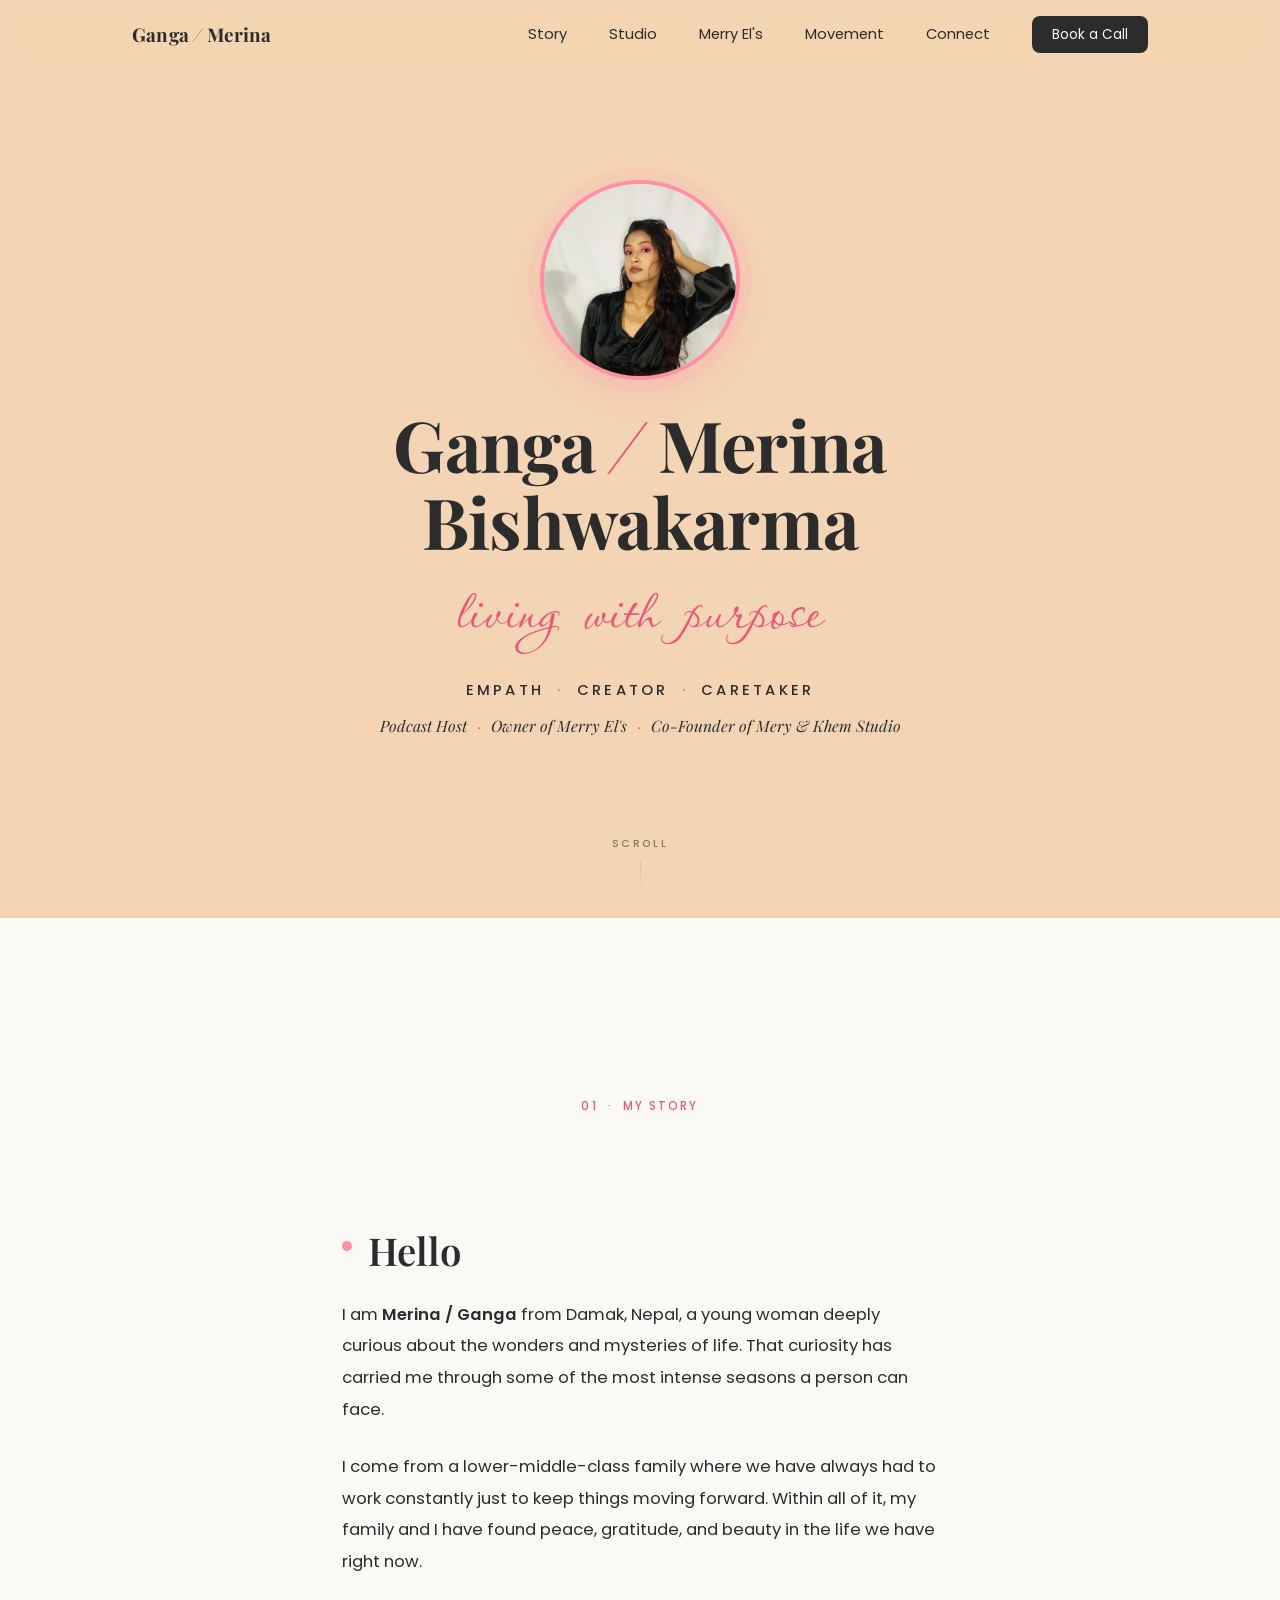
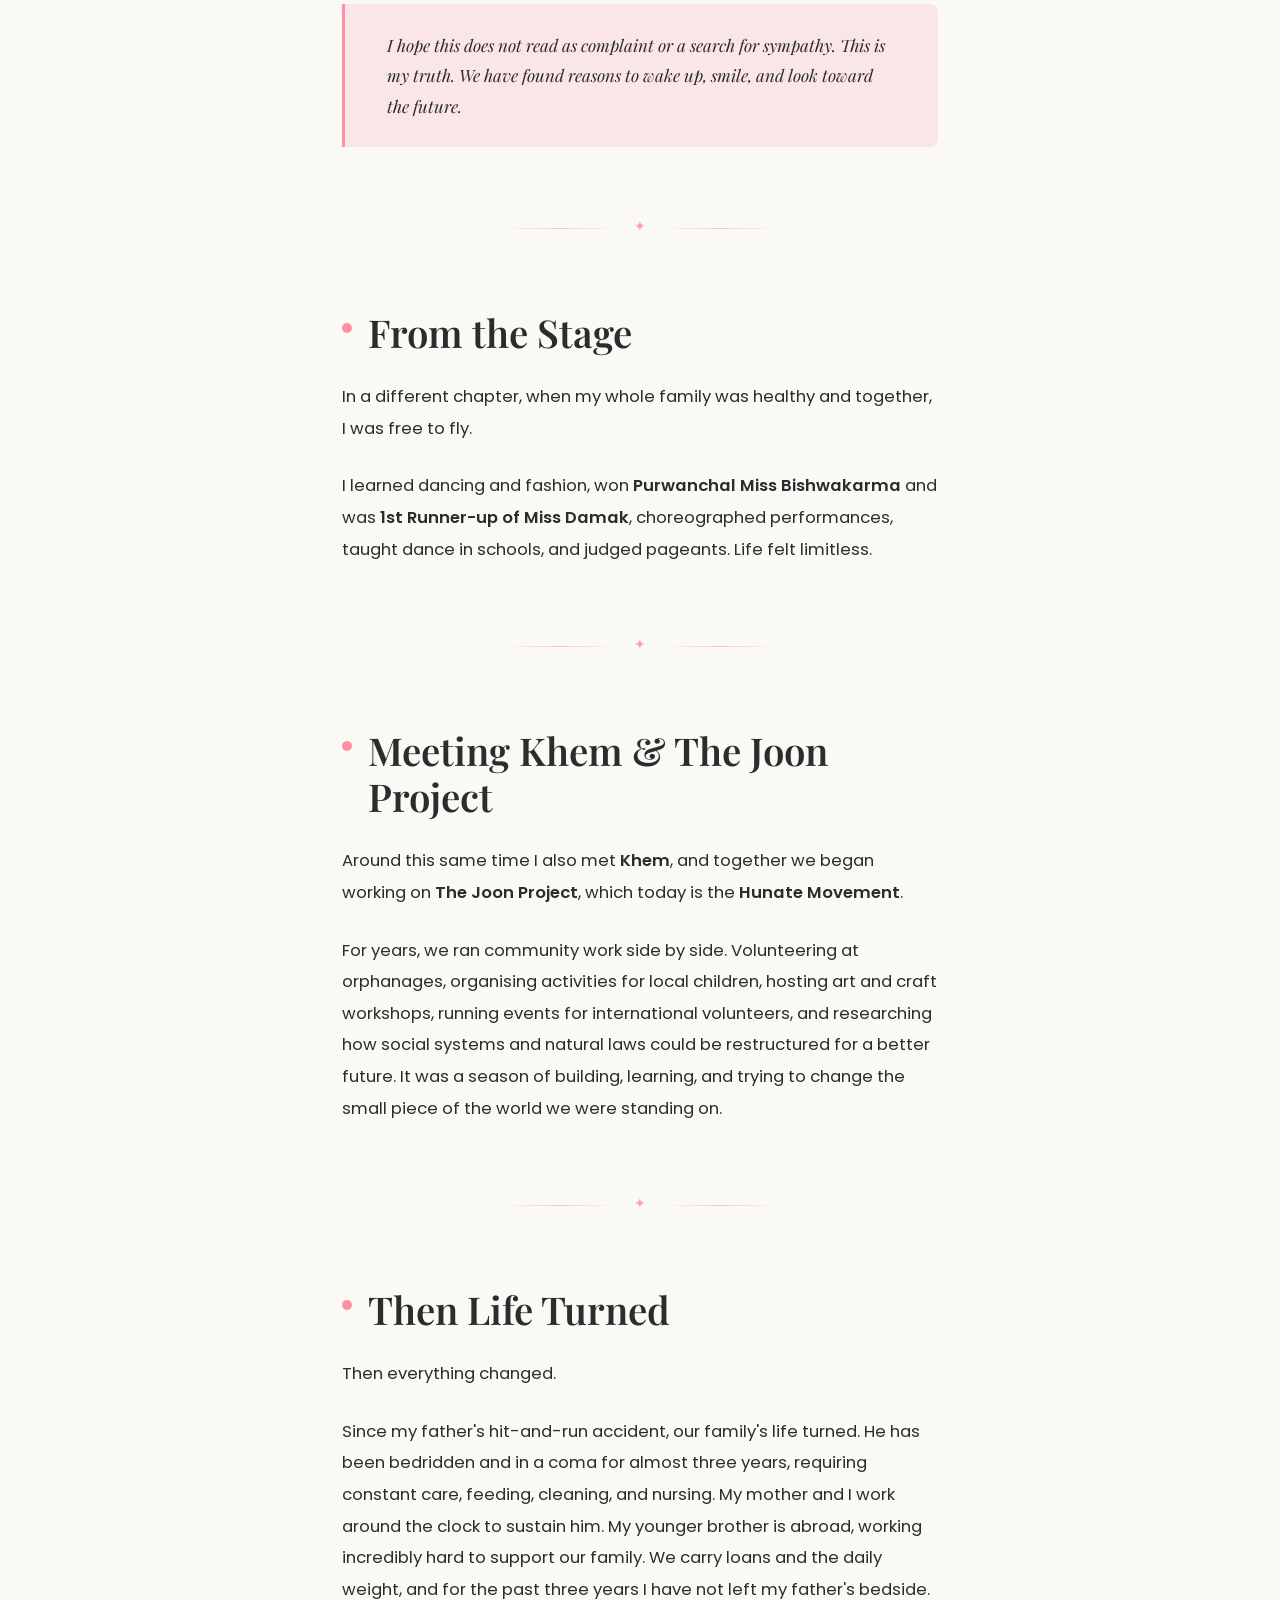
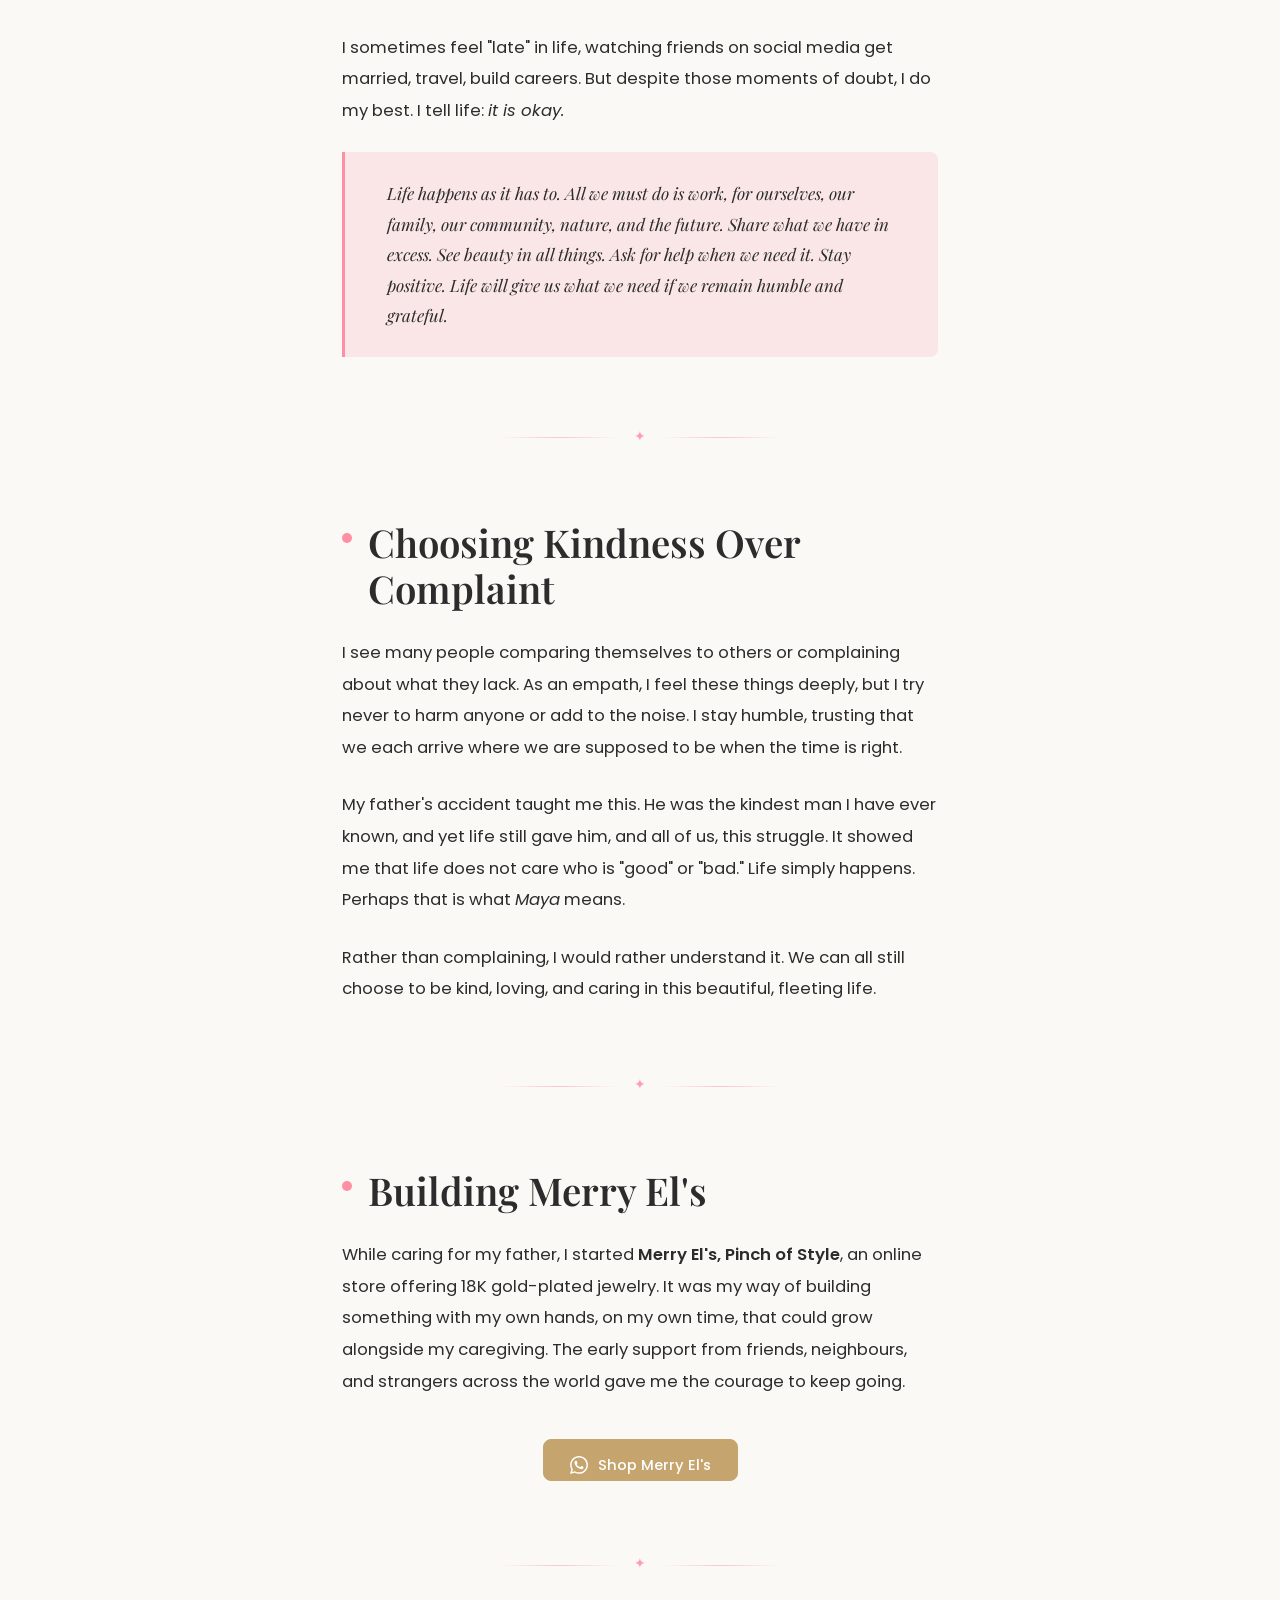
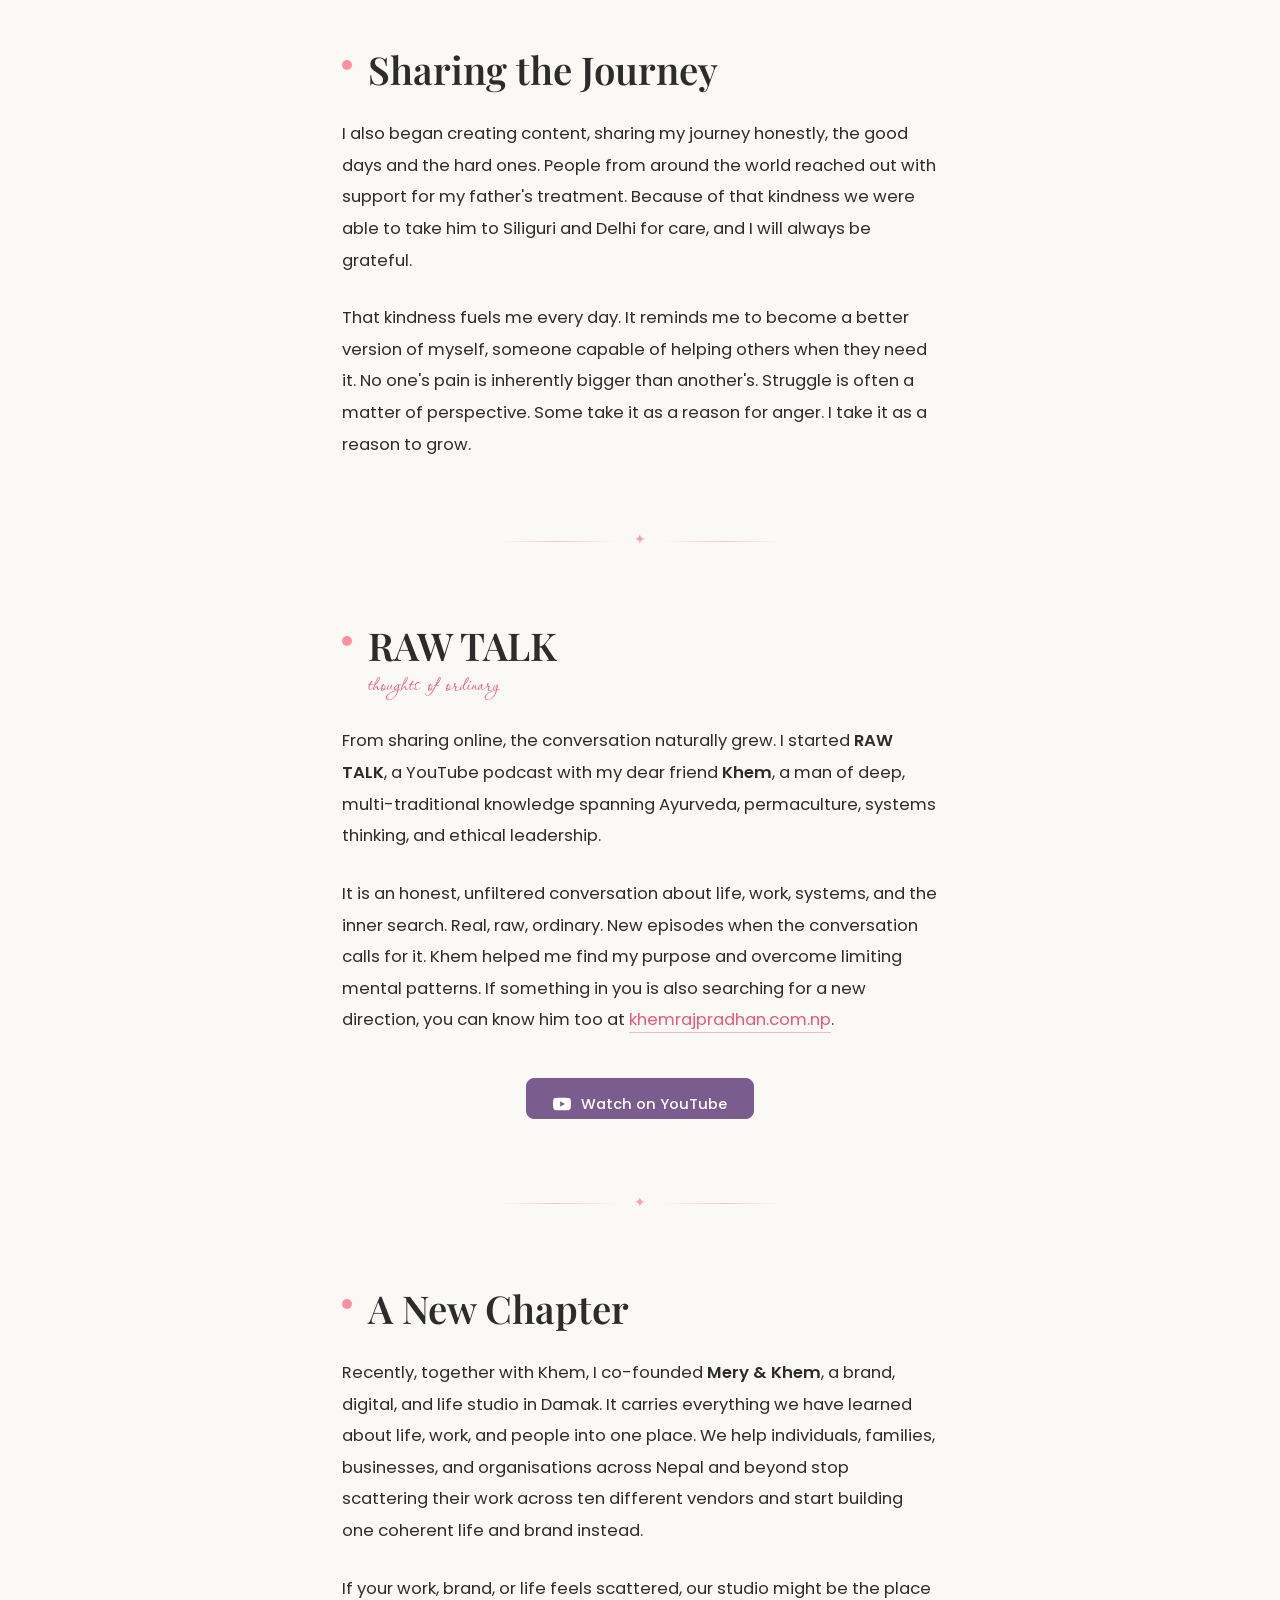
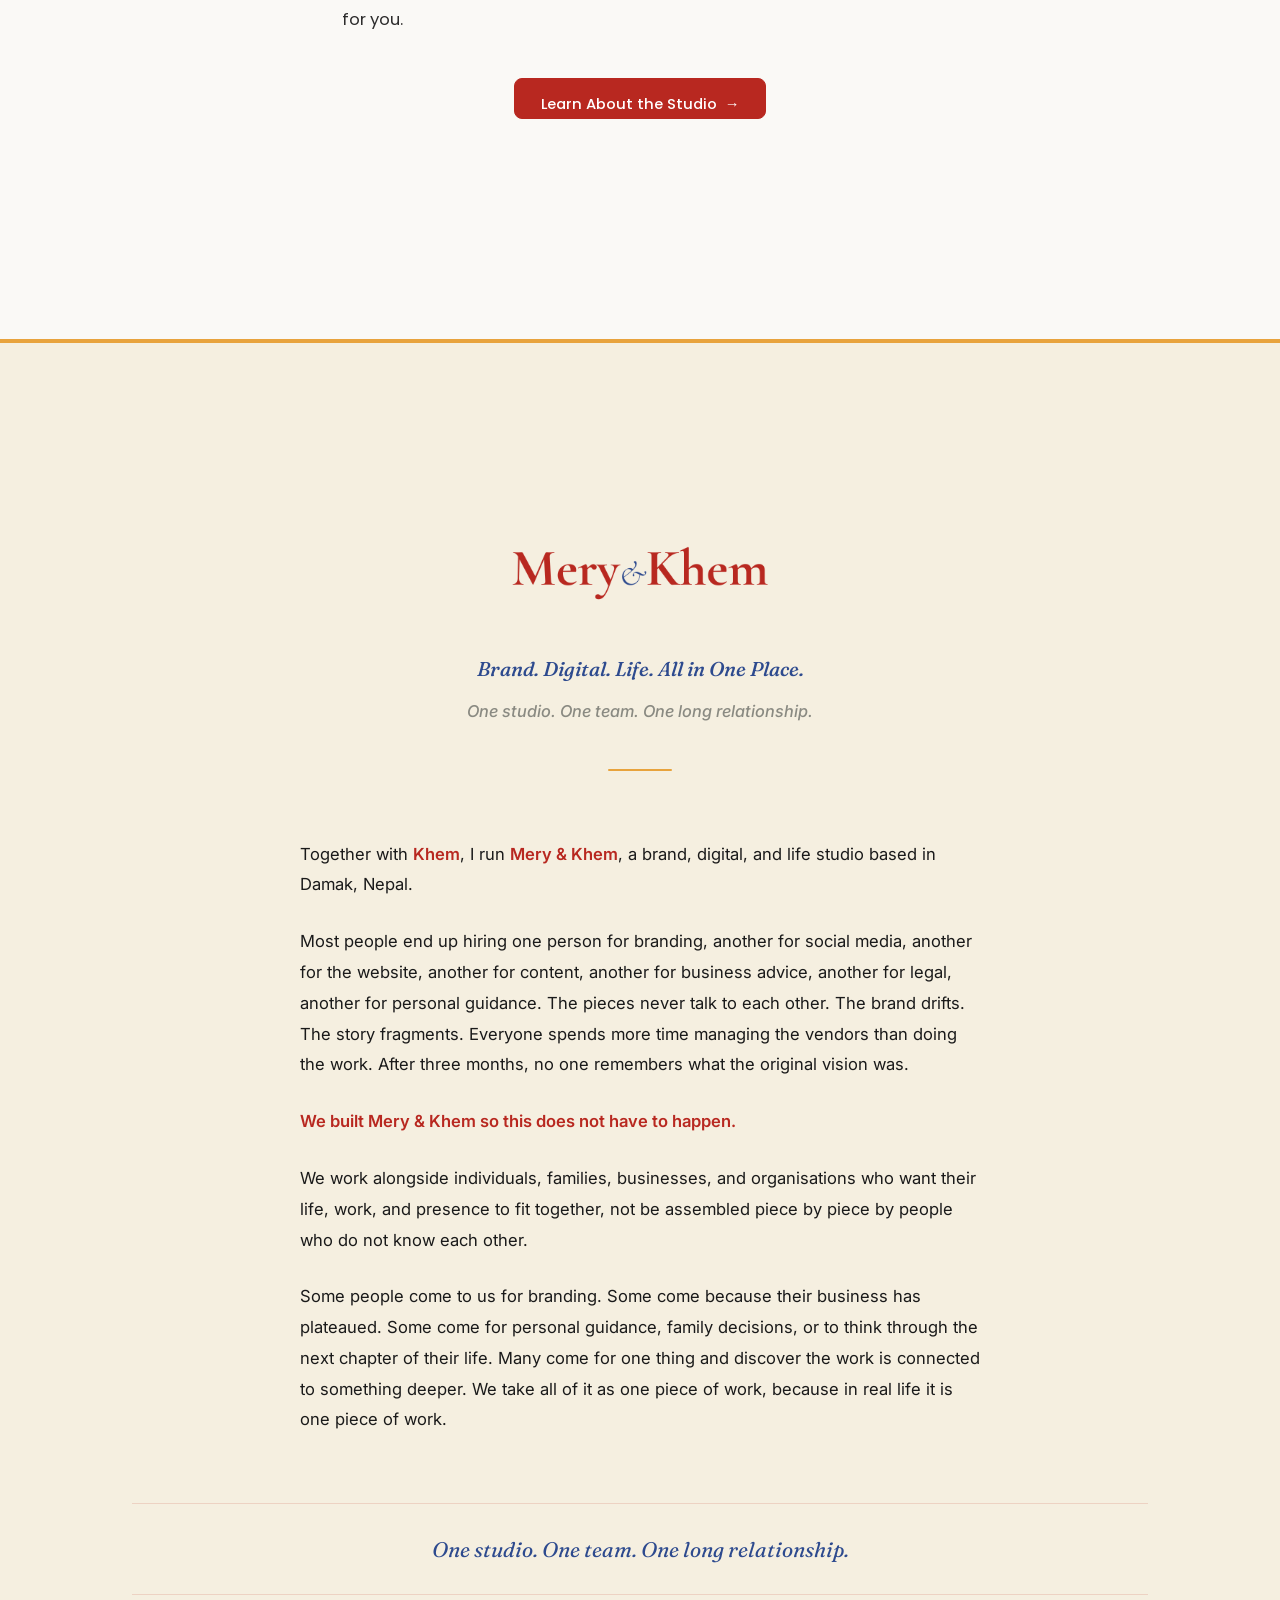
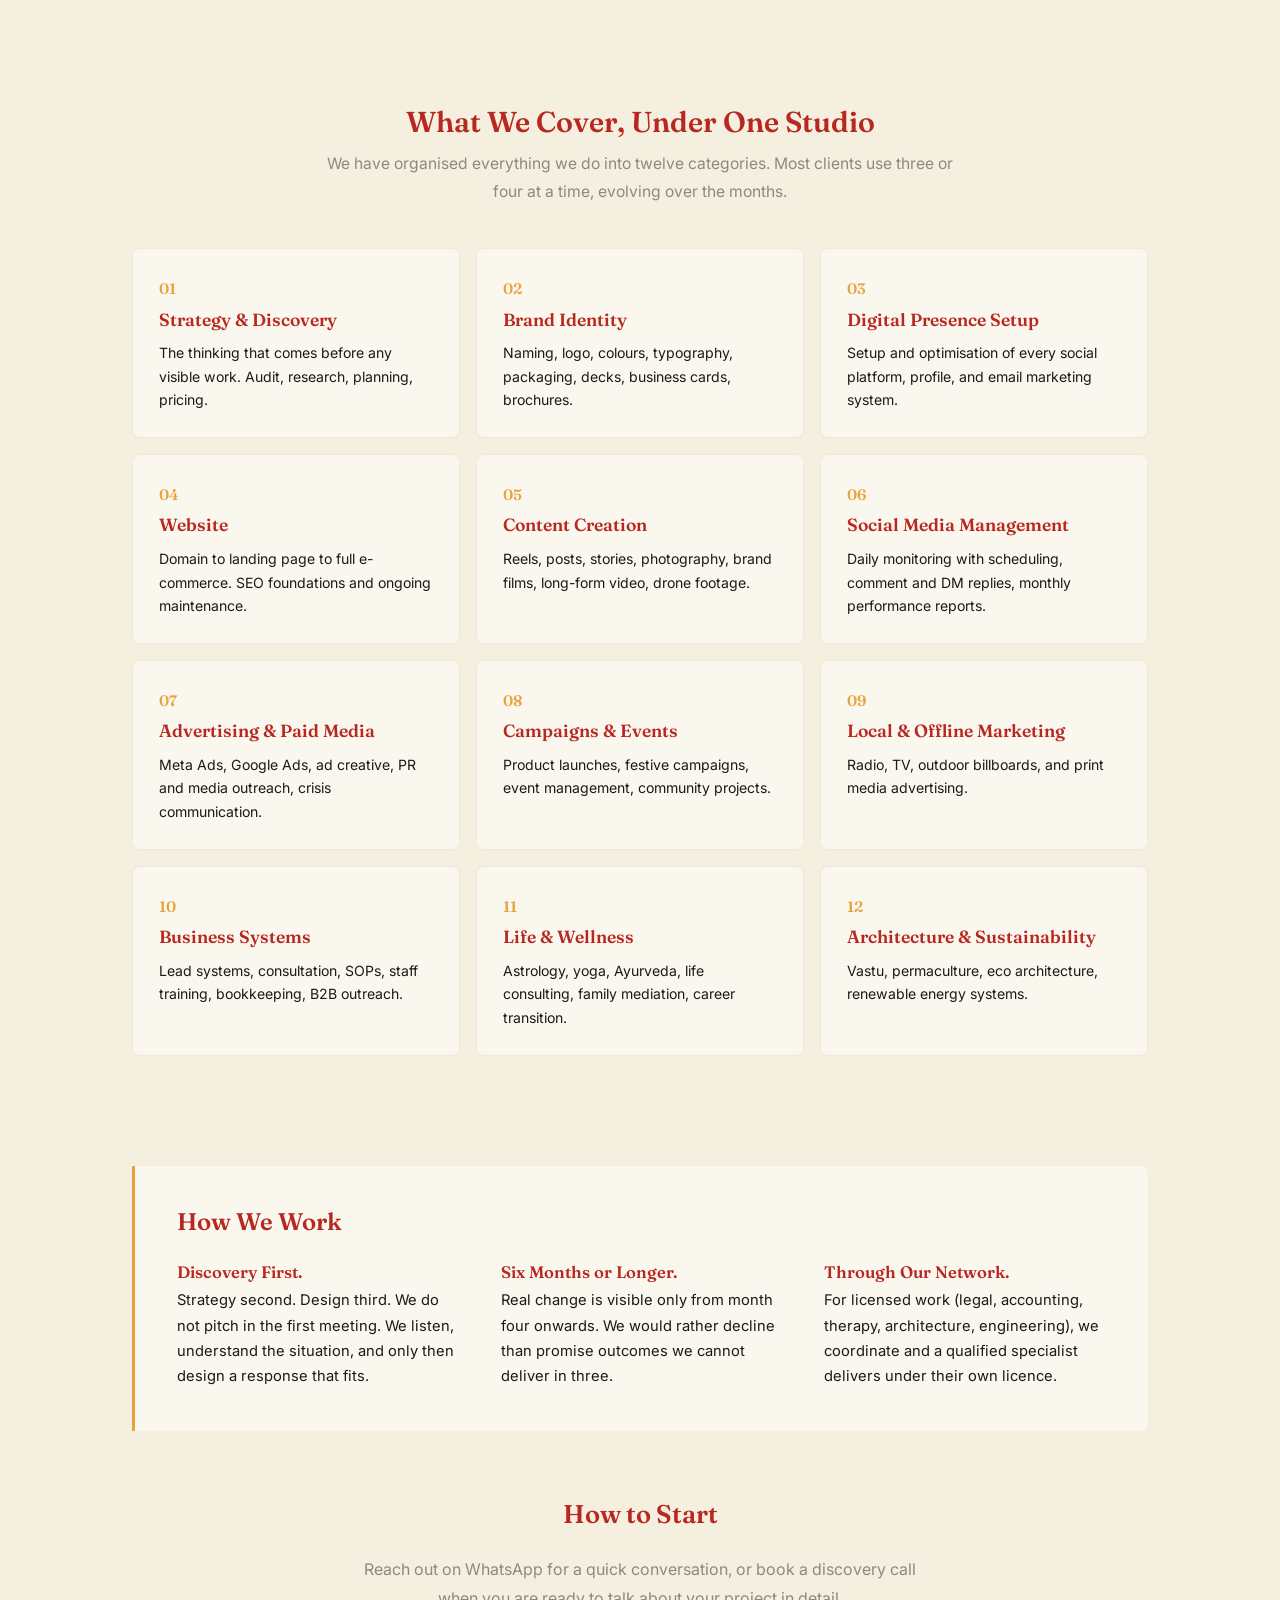
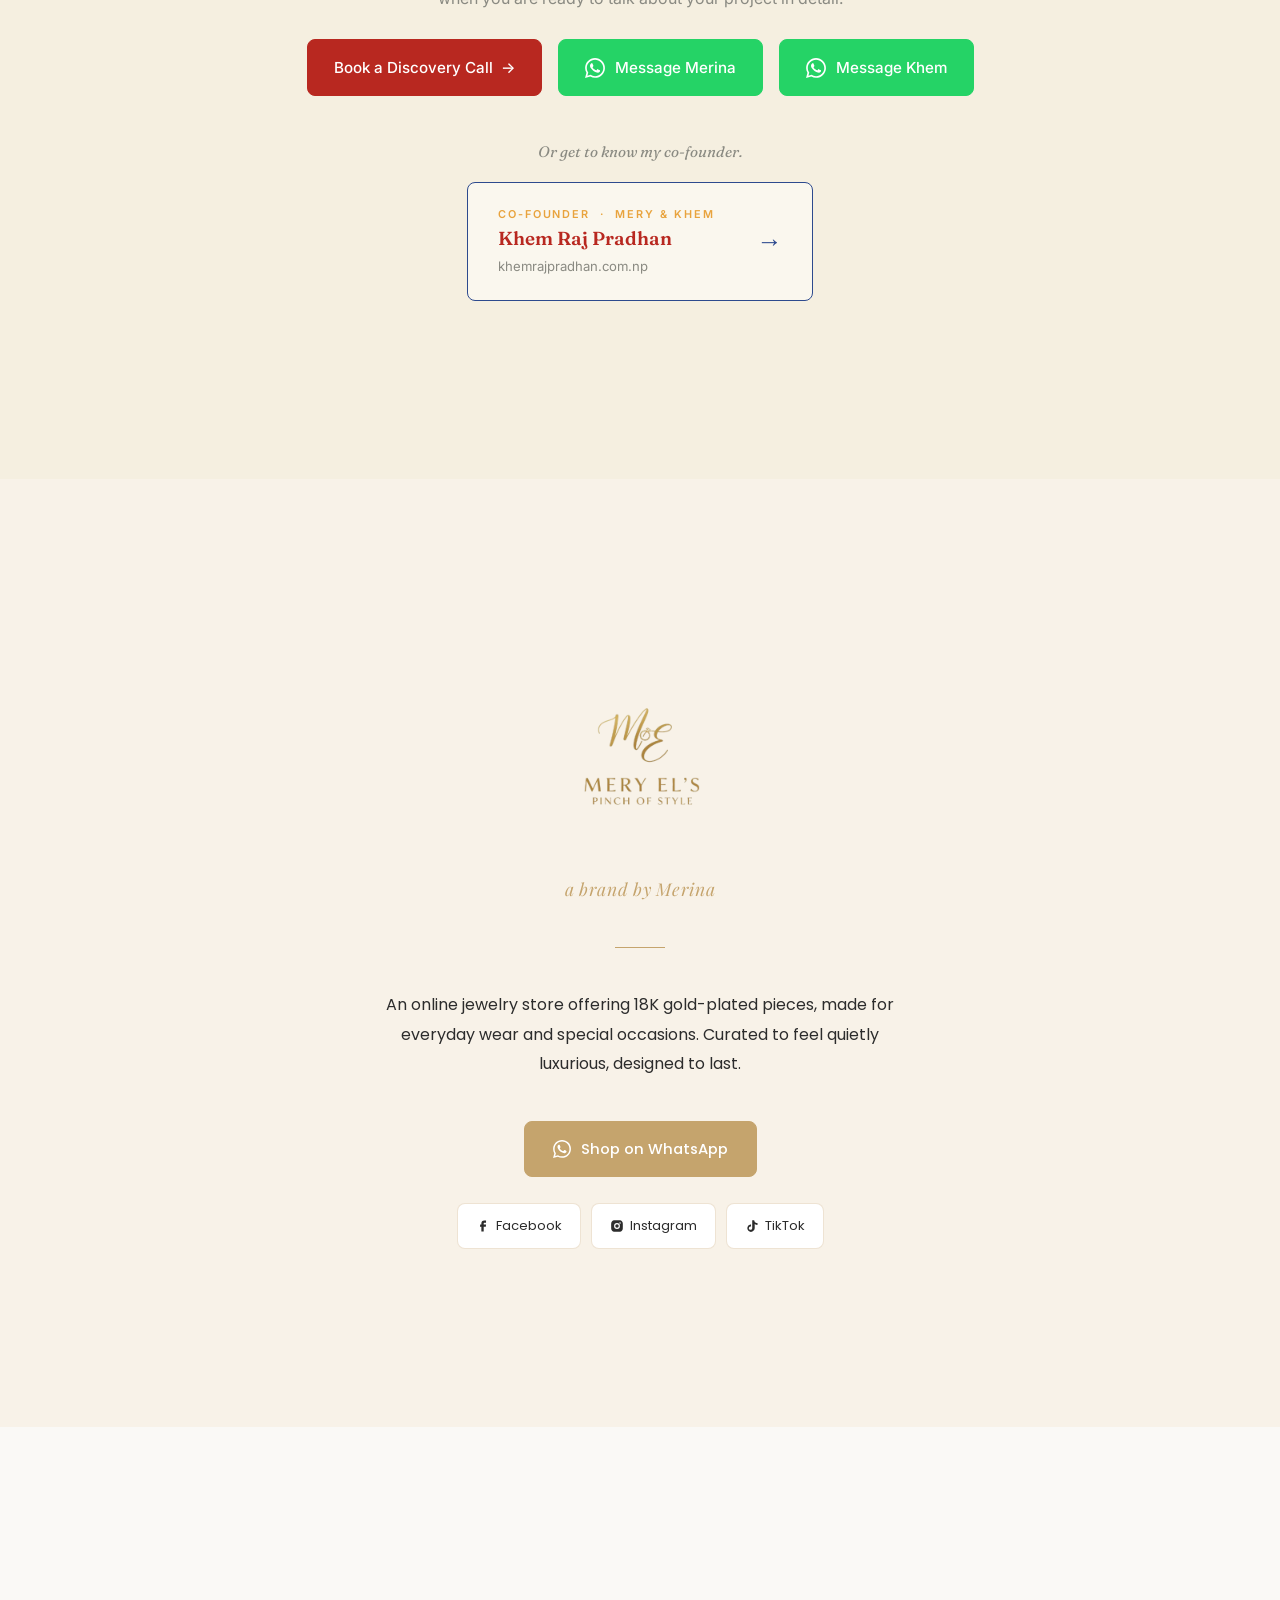
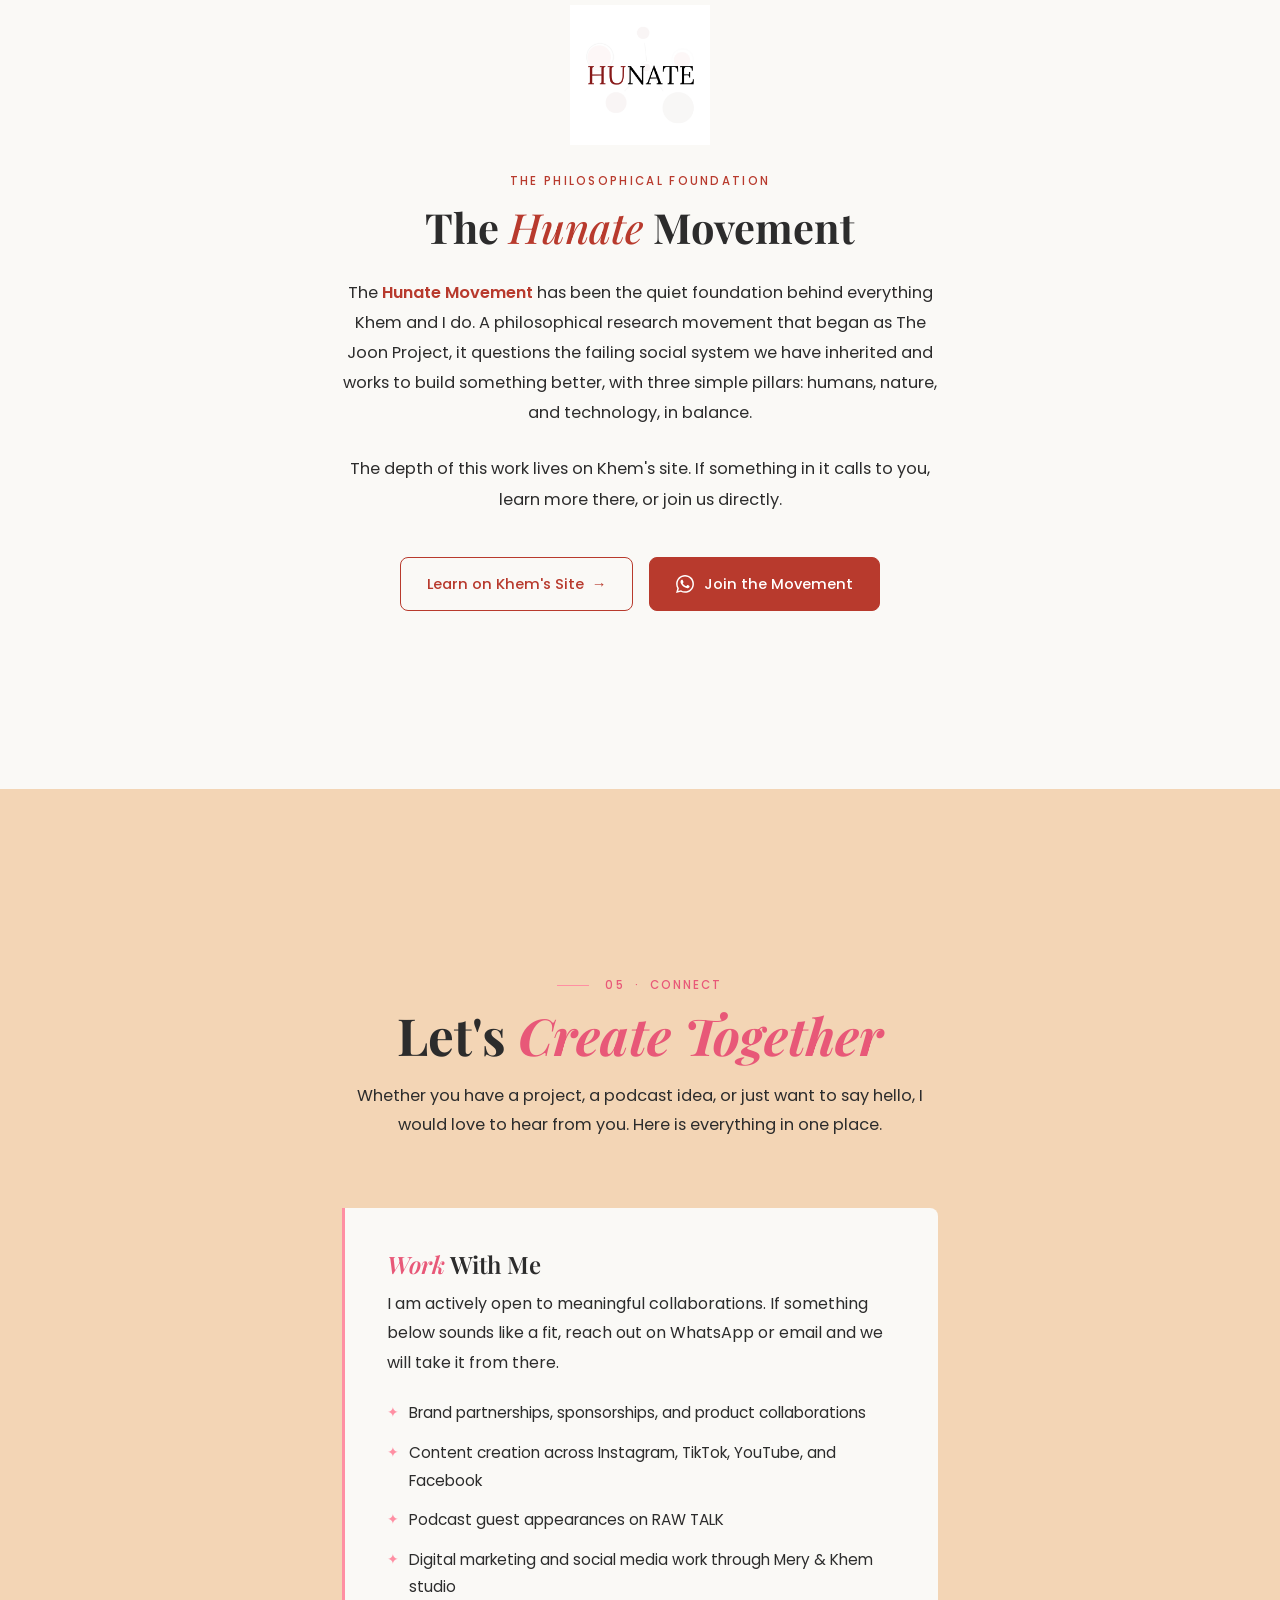
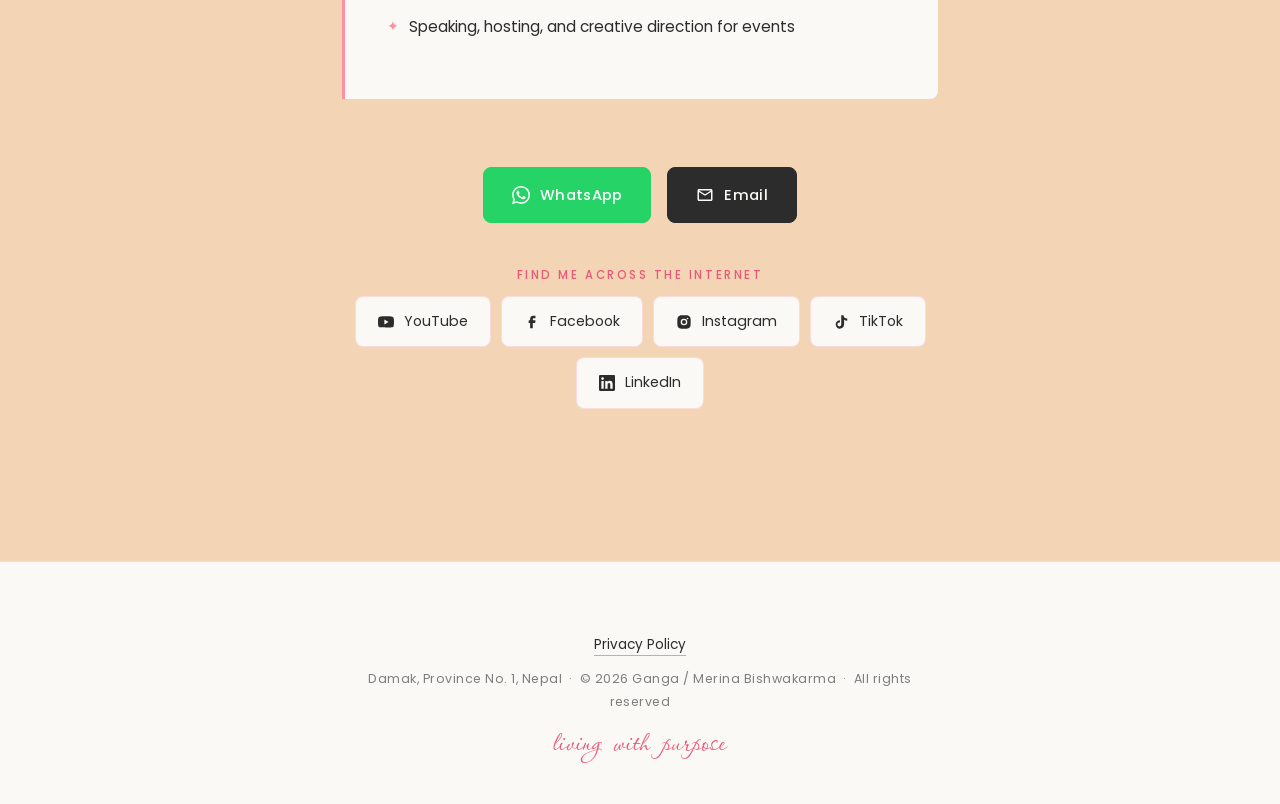
==== commit f92d1220: "Update index.html" ====
--- a/index.html
+++ b/index.html
@@ -655,7 +655,7 @@
     <h1 class="hero-name reveal delay-1">Ganga <em>/</em> Merina<br>Bishwakarma</h1>
     <p class="hero-cursive reveal delay-2">living with purpose</p>
     <p class="hero-pillars reveal delay-3">Empath <span>·</span> Creator <span>·</span> Caretaker</p>
-    <p class="hero-roles reveal delay-3">Podcast Host <span>·</span> Owner of Merry El's <span>·</span> Co-Founder of Mery &amp; Khem Studio and the Hunate Movement</p>
+    <p class="hero-roles reveal delay-3">Podcast Host <span>·</span> Owner of Merry El's <span>·</span> Co-Founder of Mery &amp; Khem Studio</p>
   </div>
   <div class="scroll-hint" aria-hidden="true">
     <span>Scroll</span>
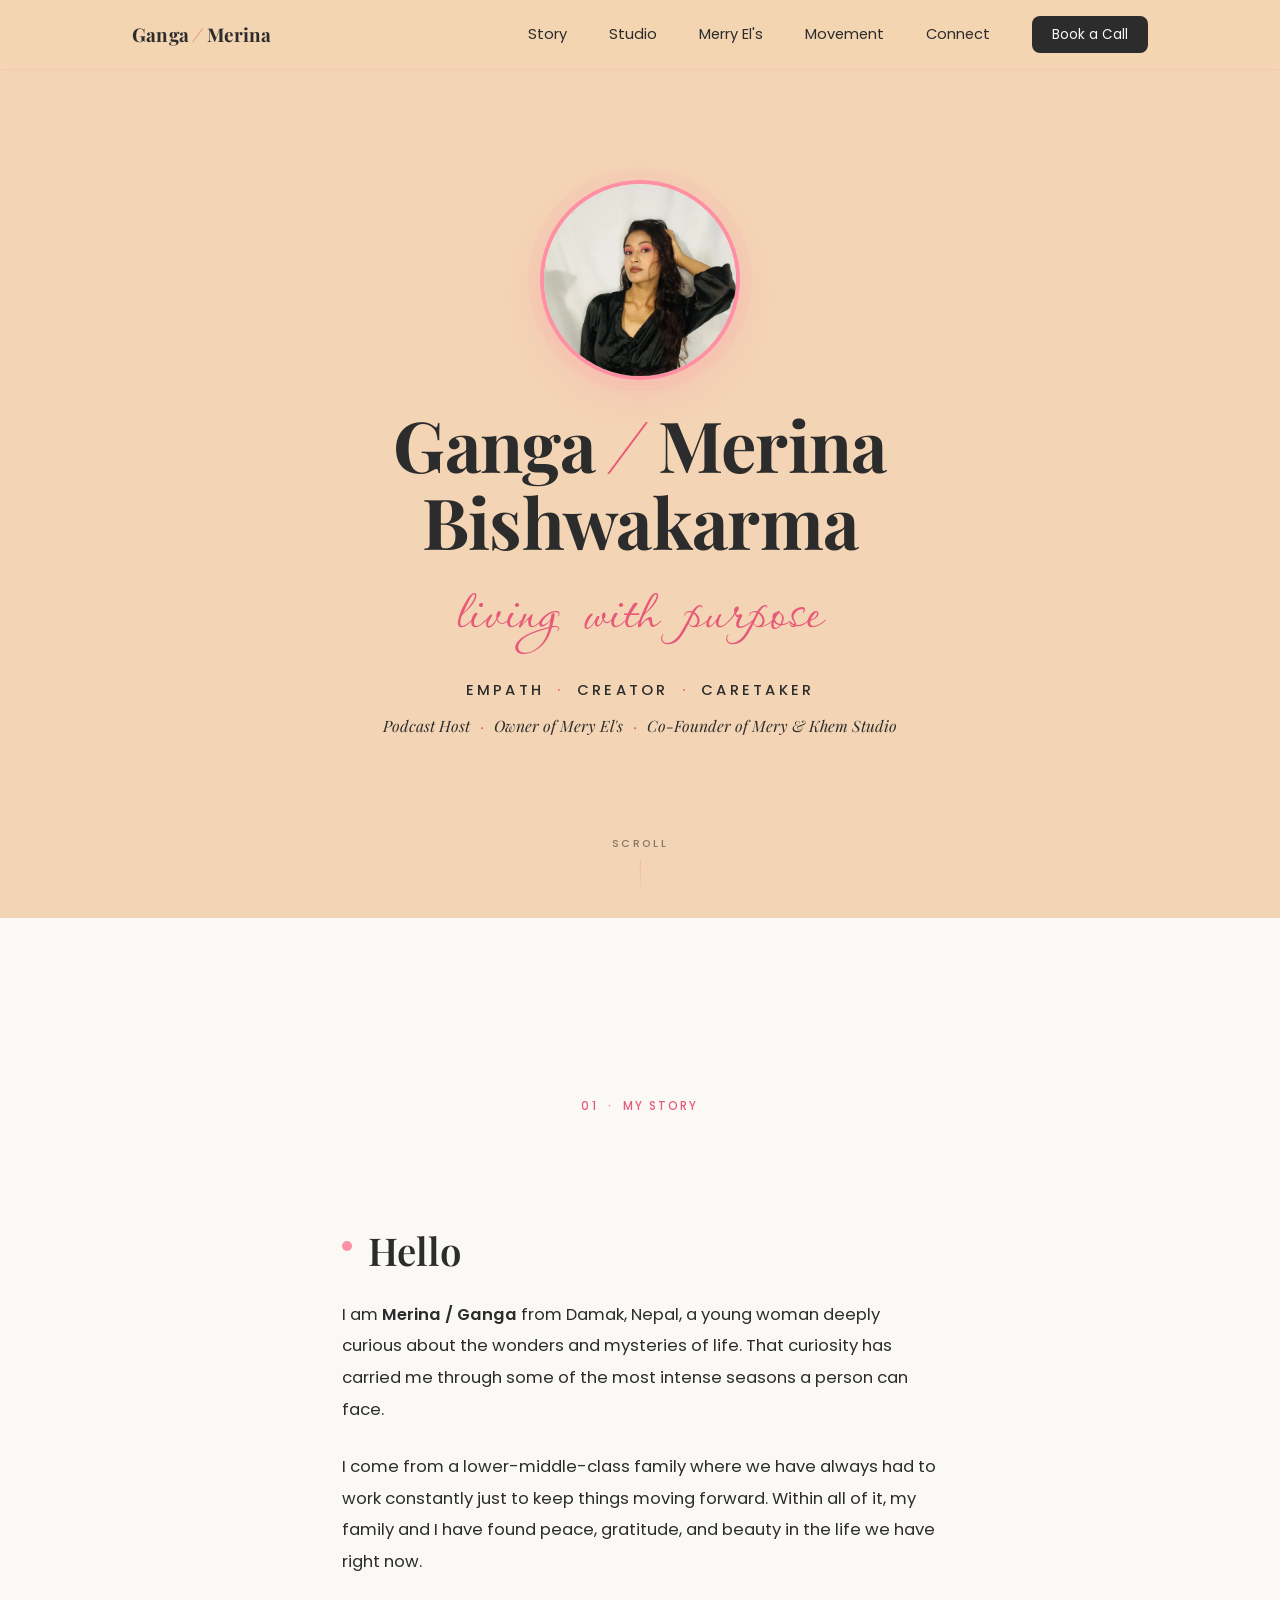
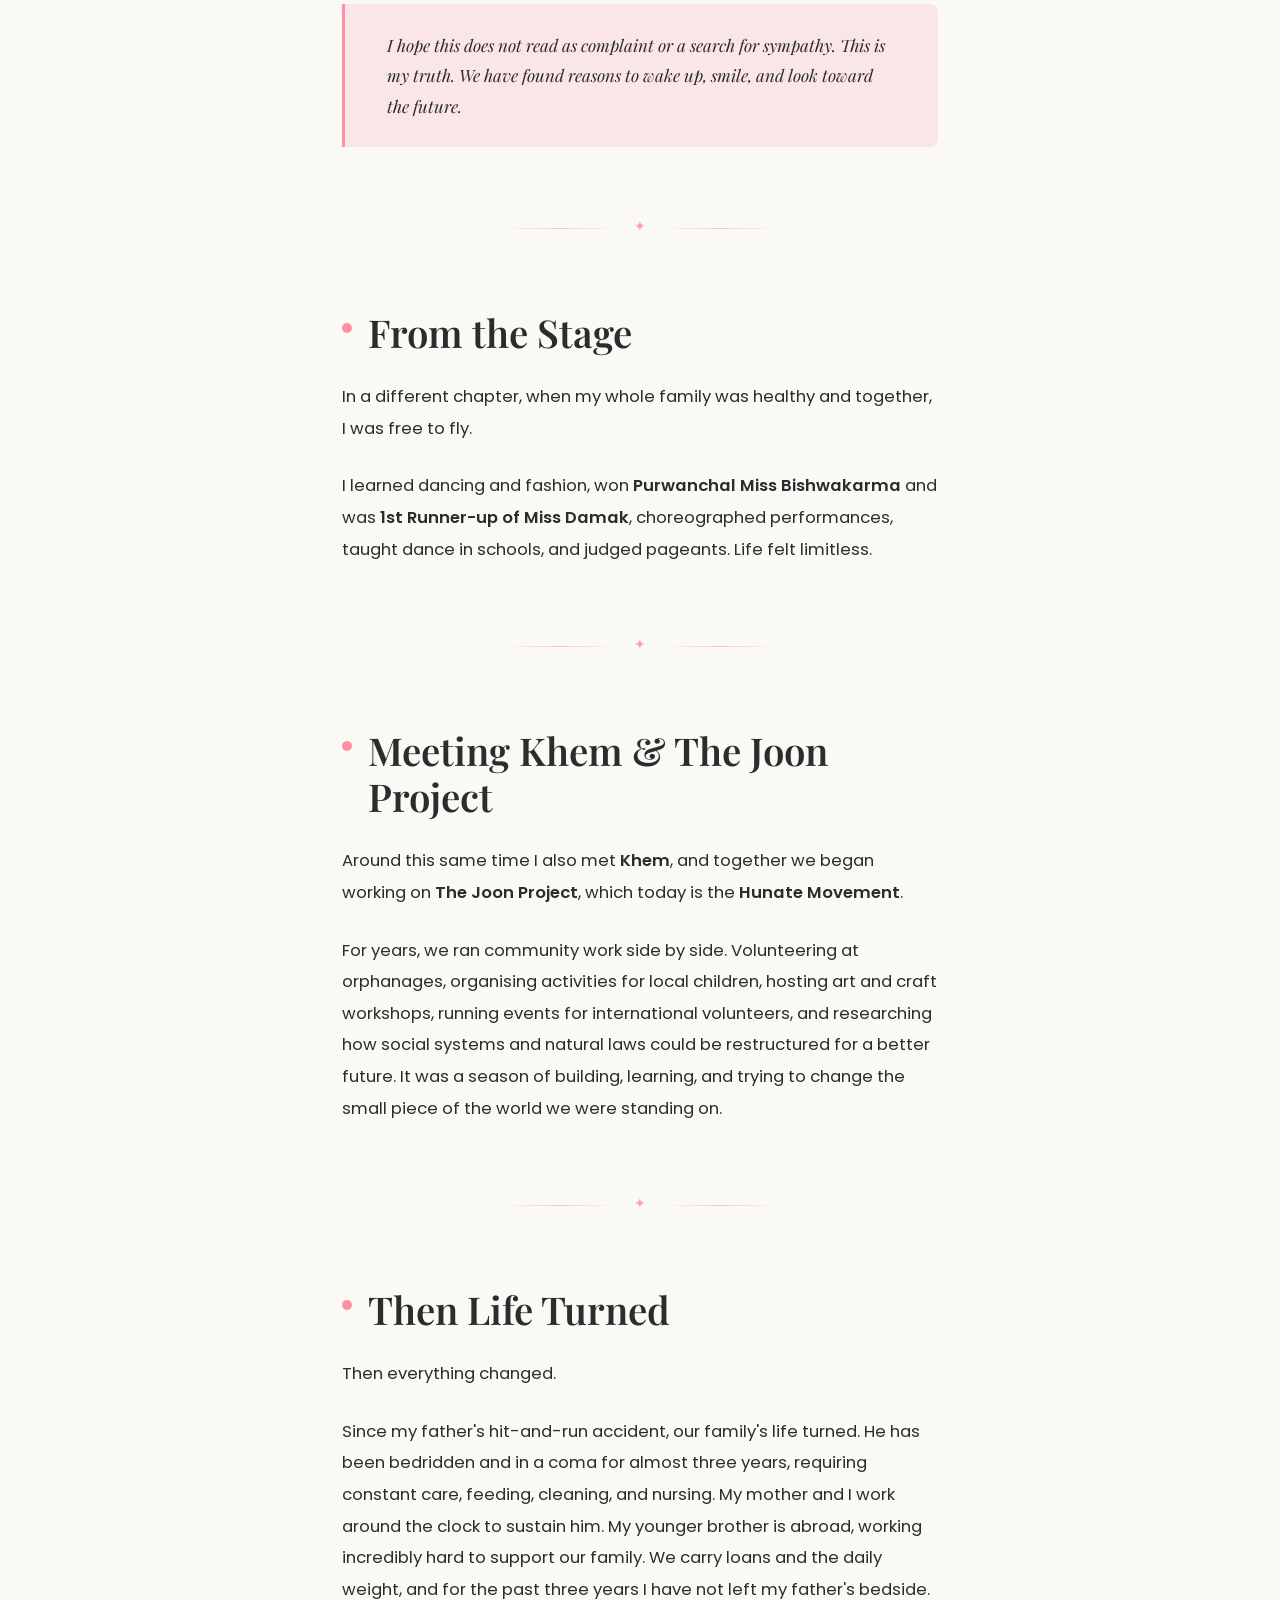
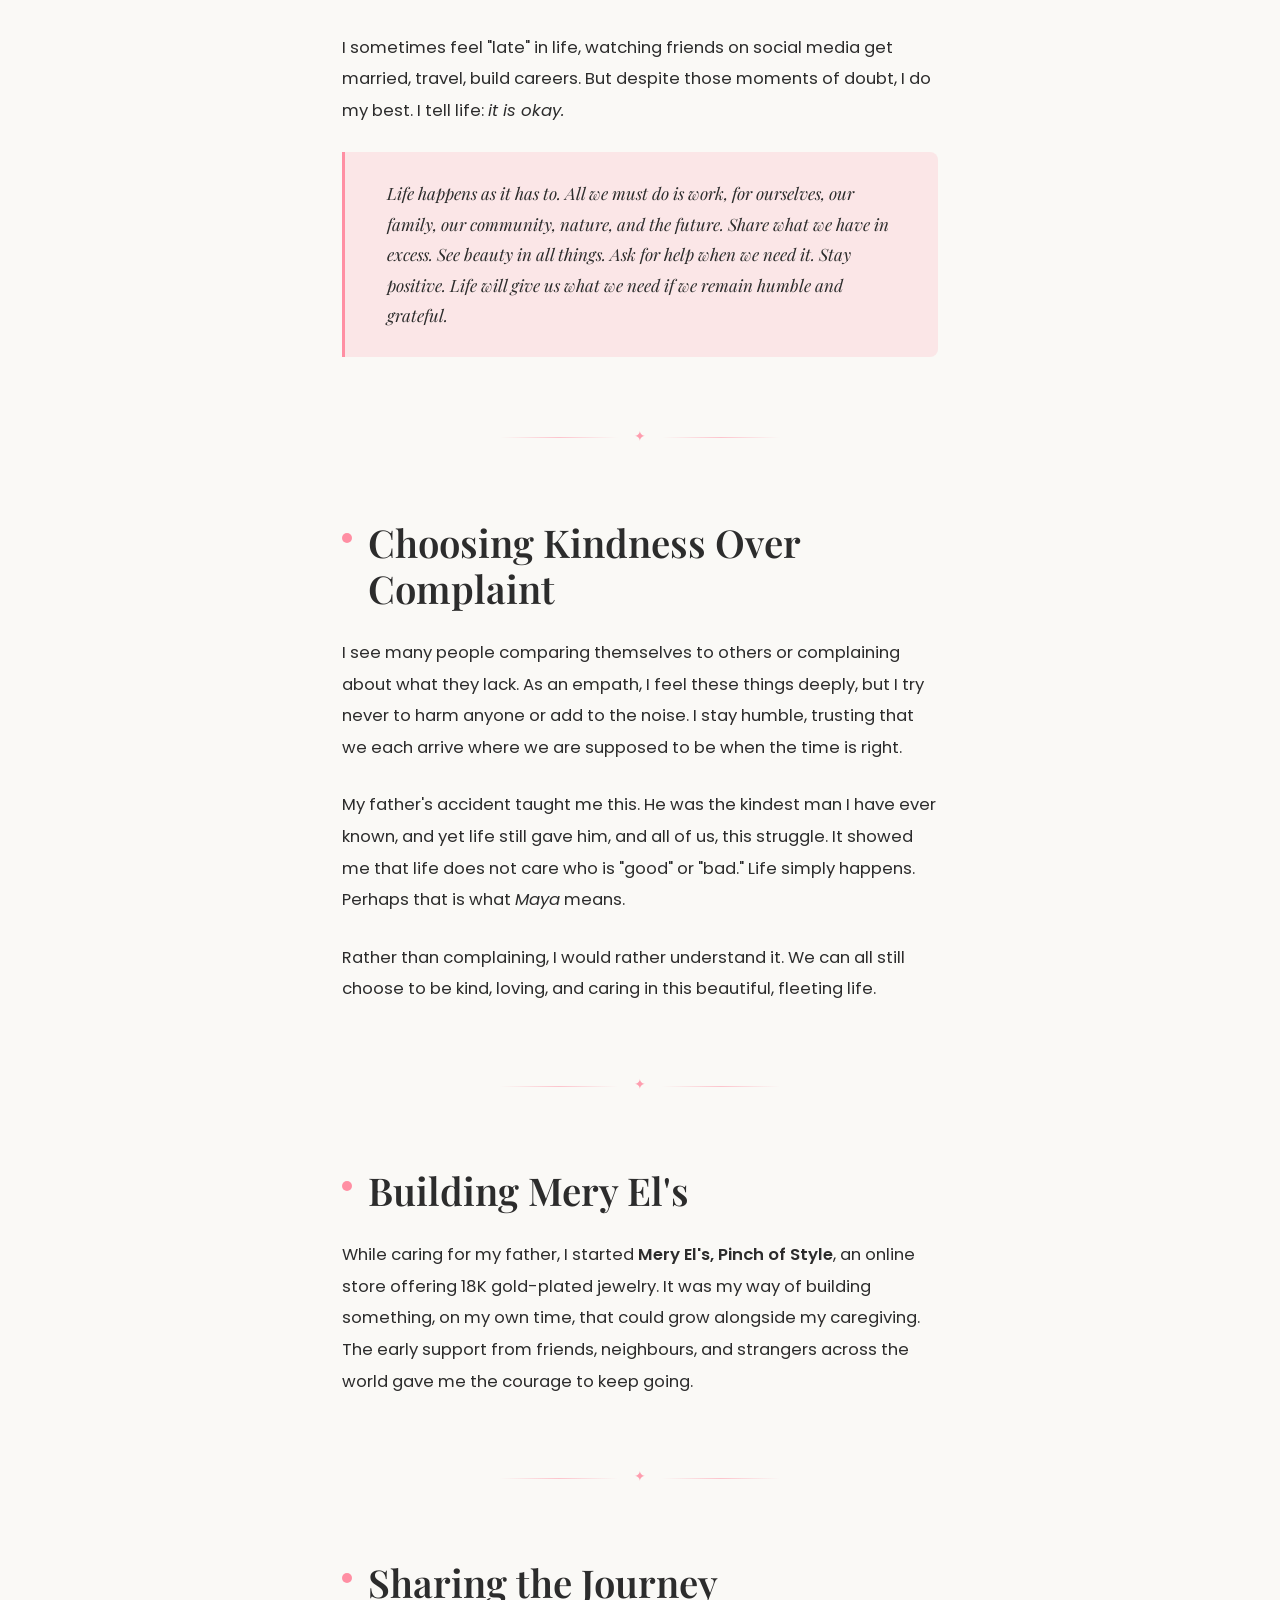
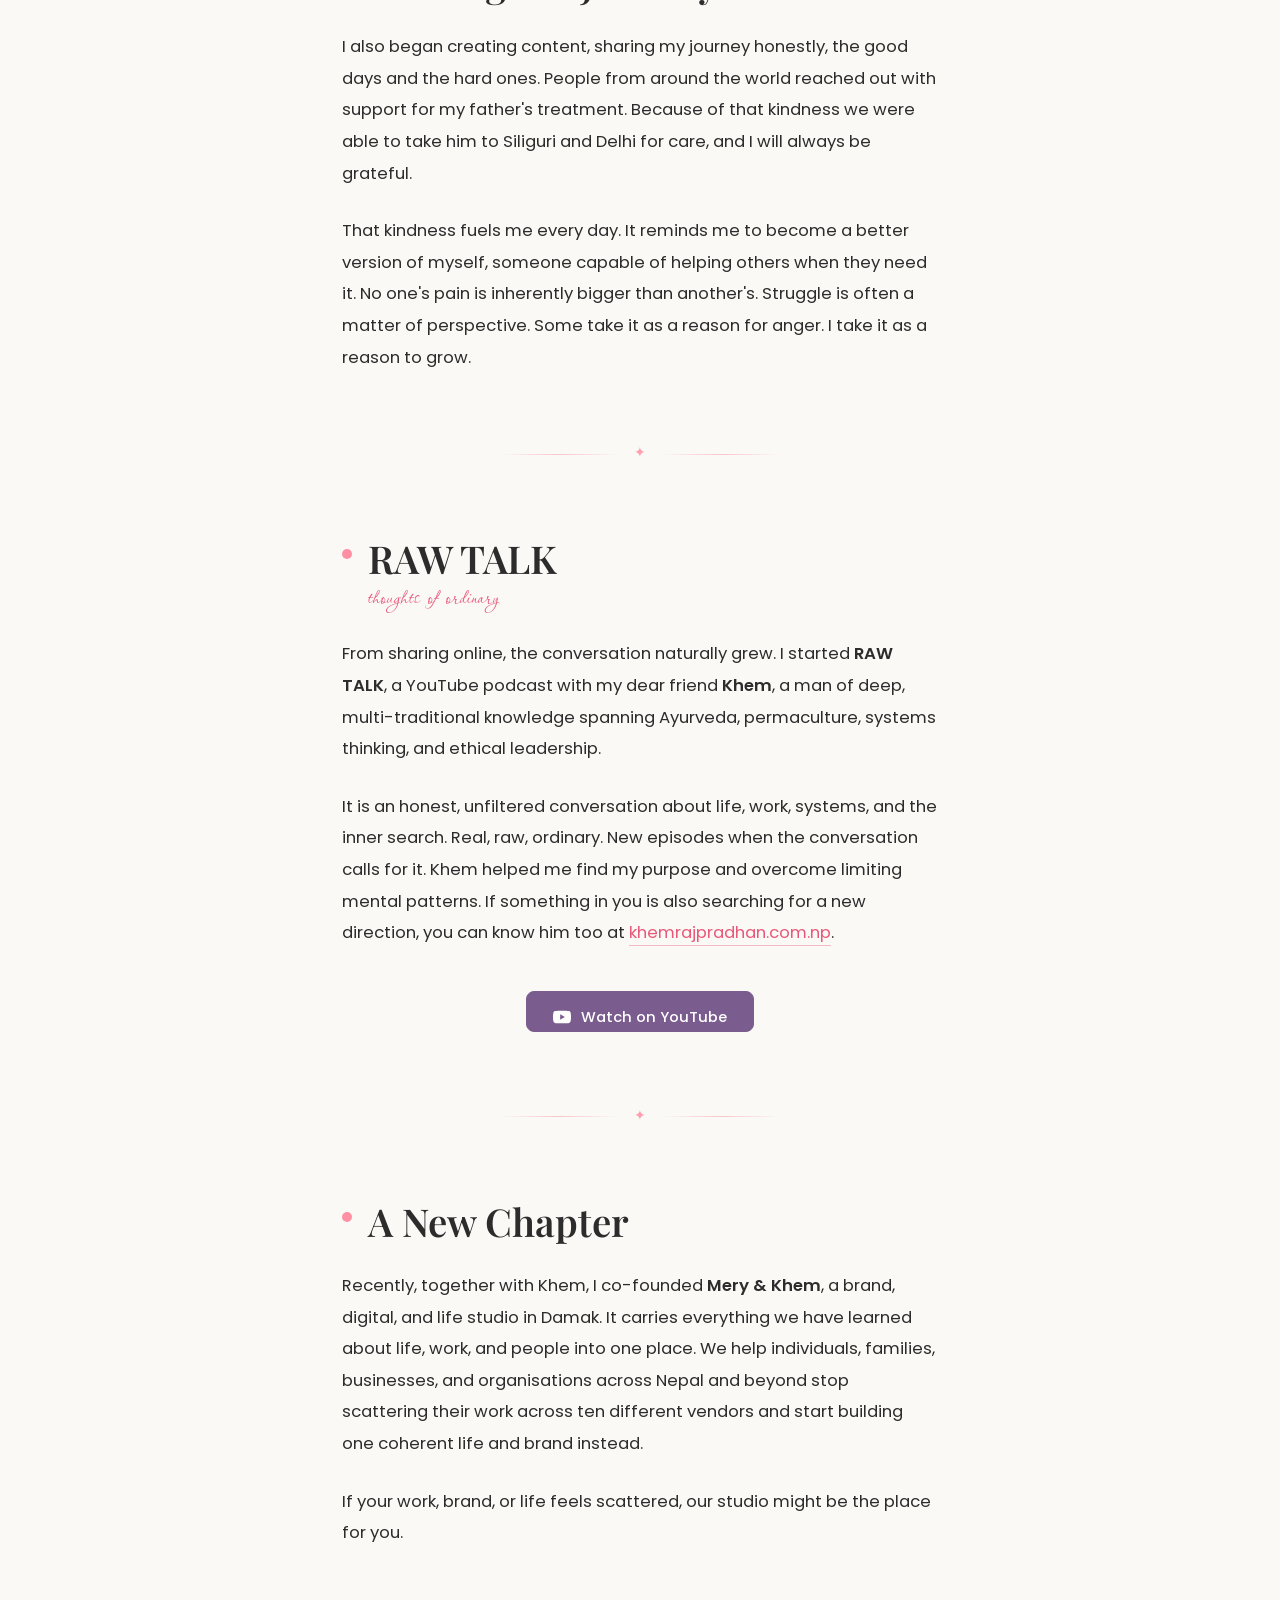
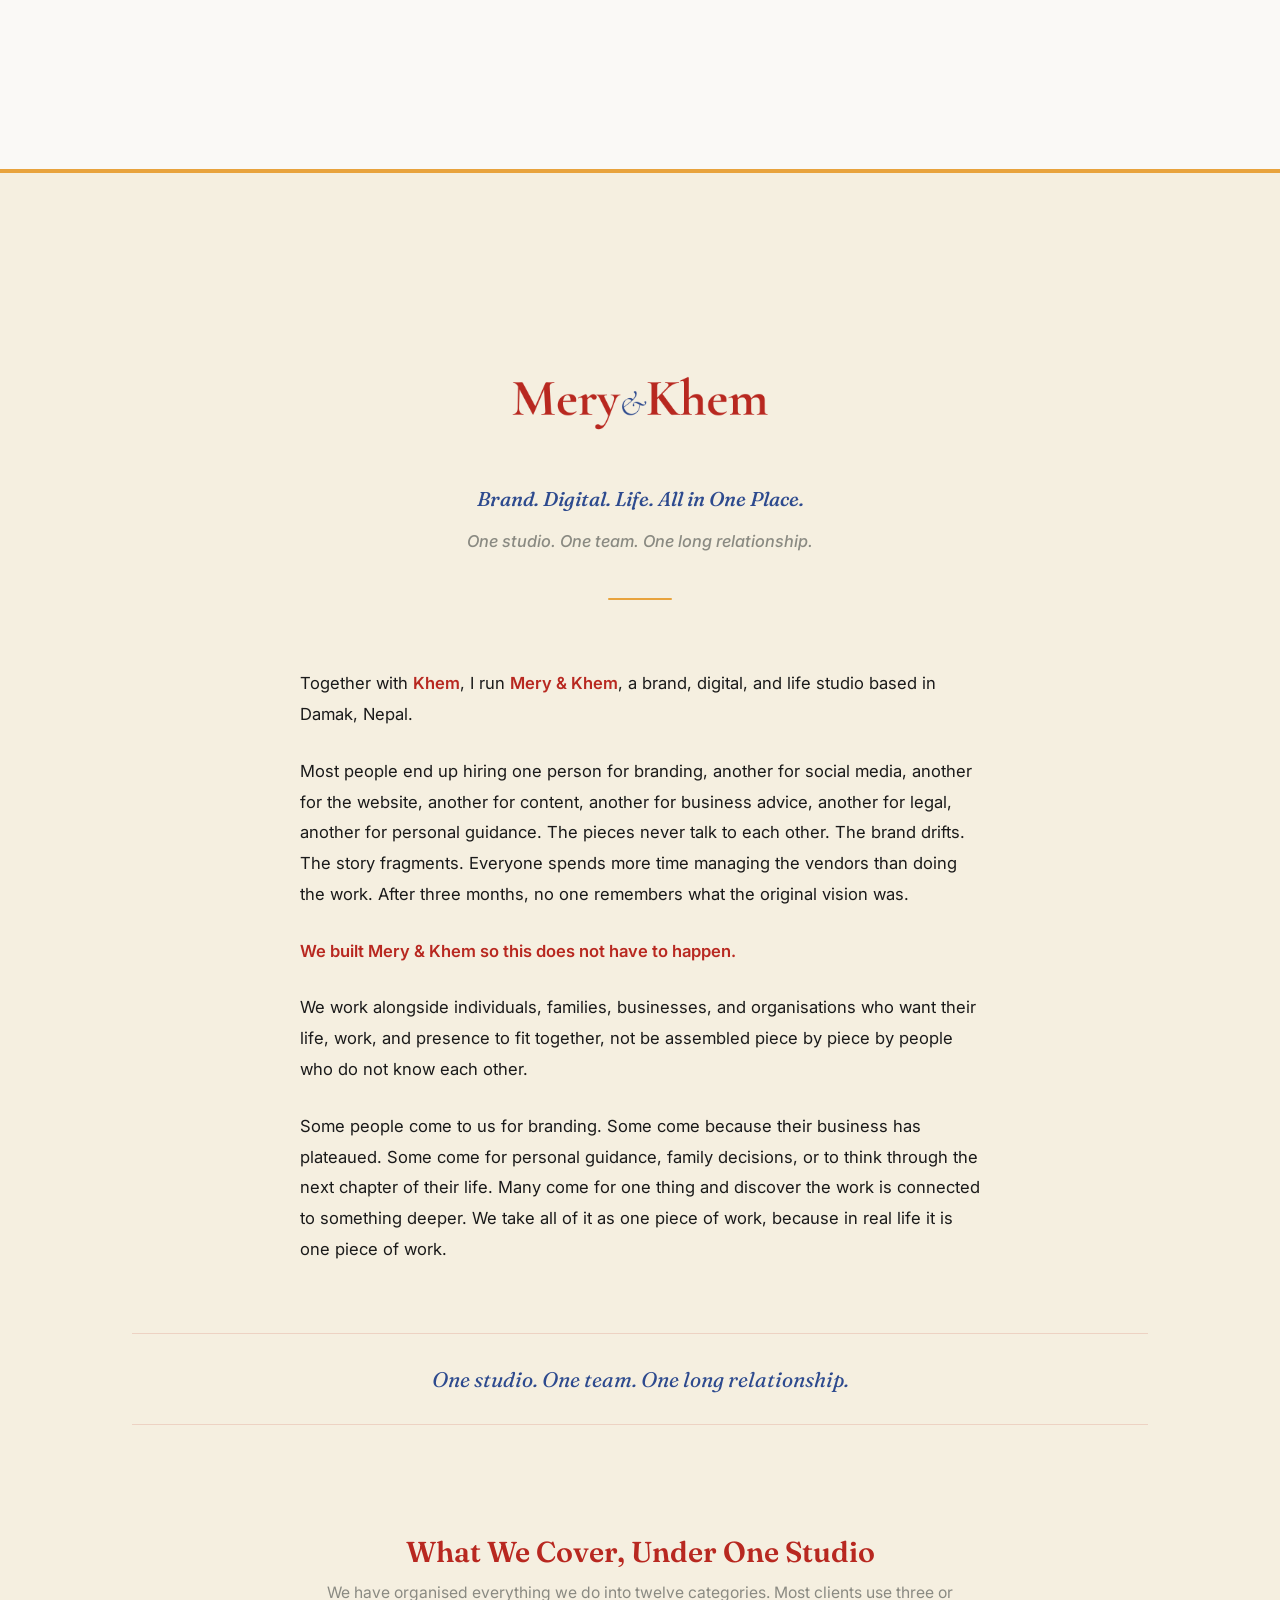
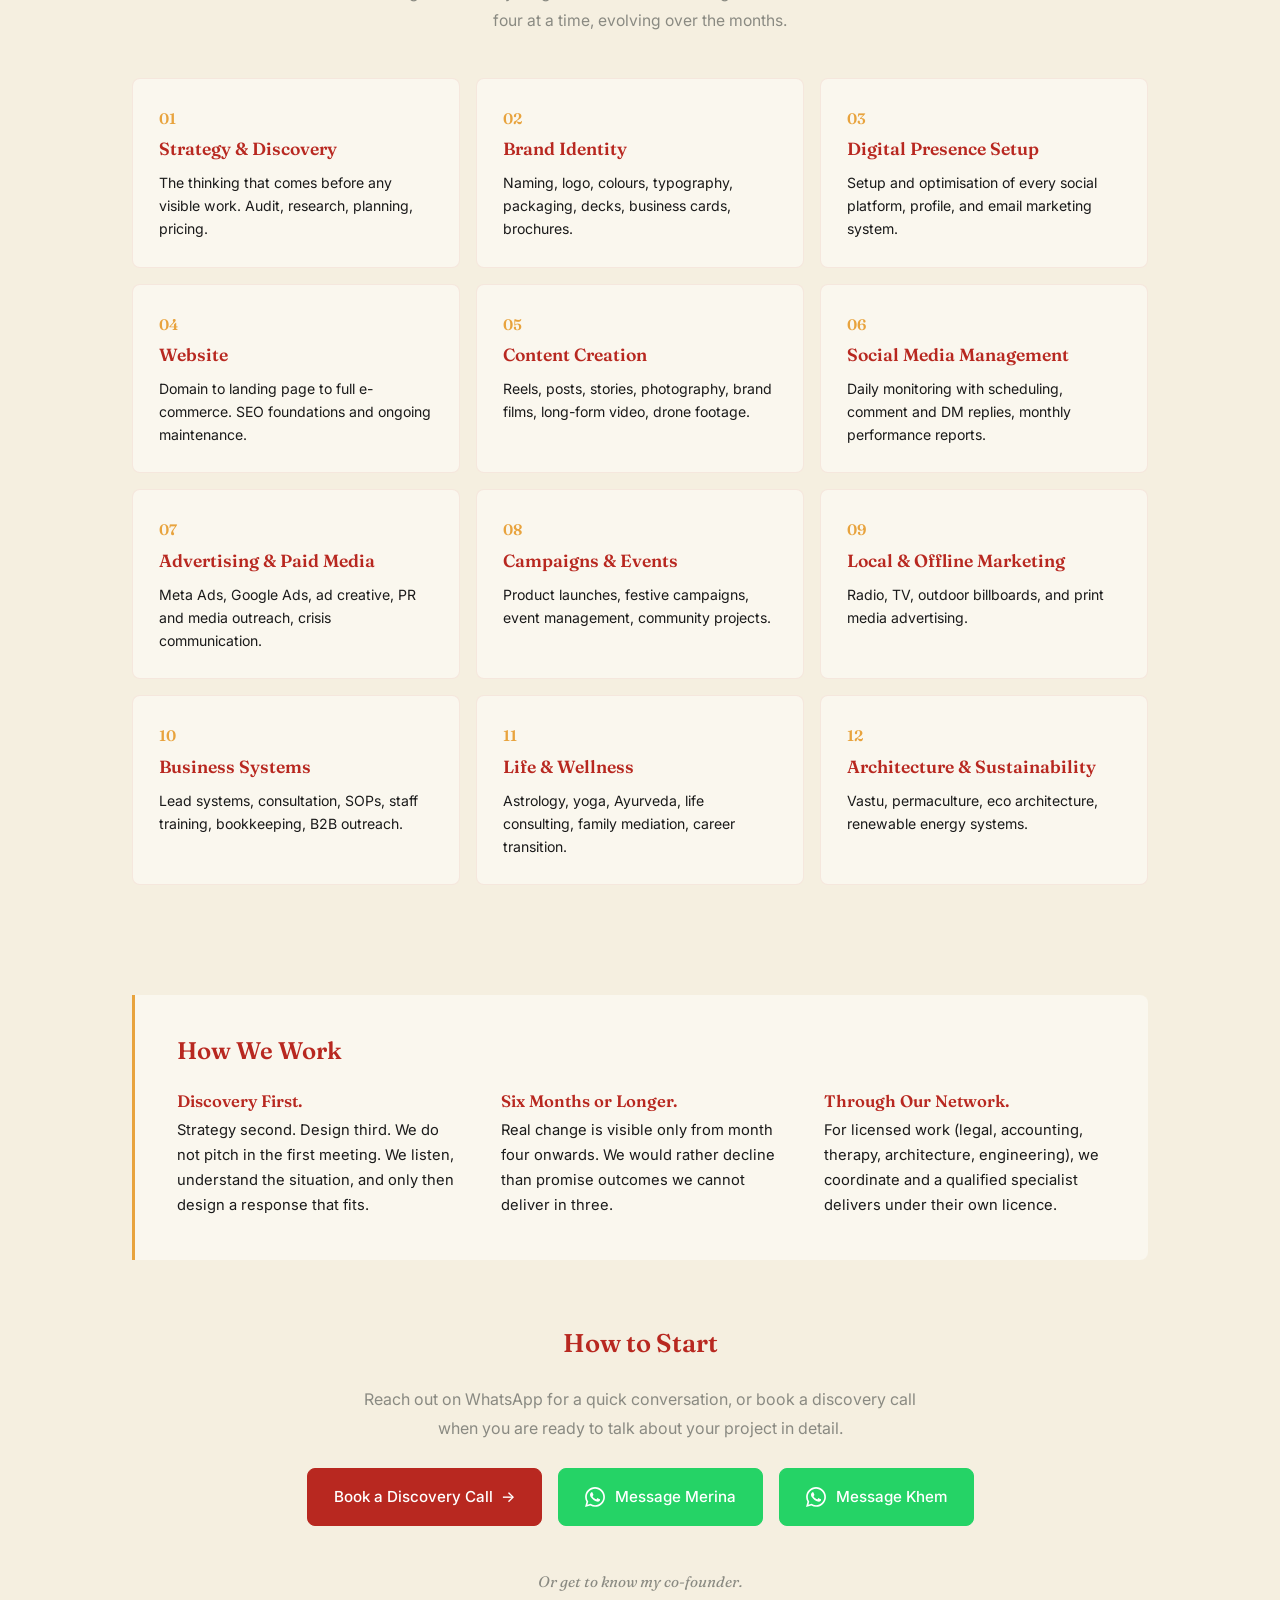
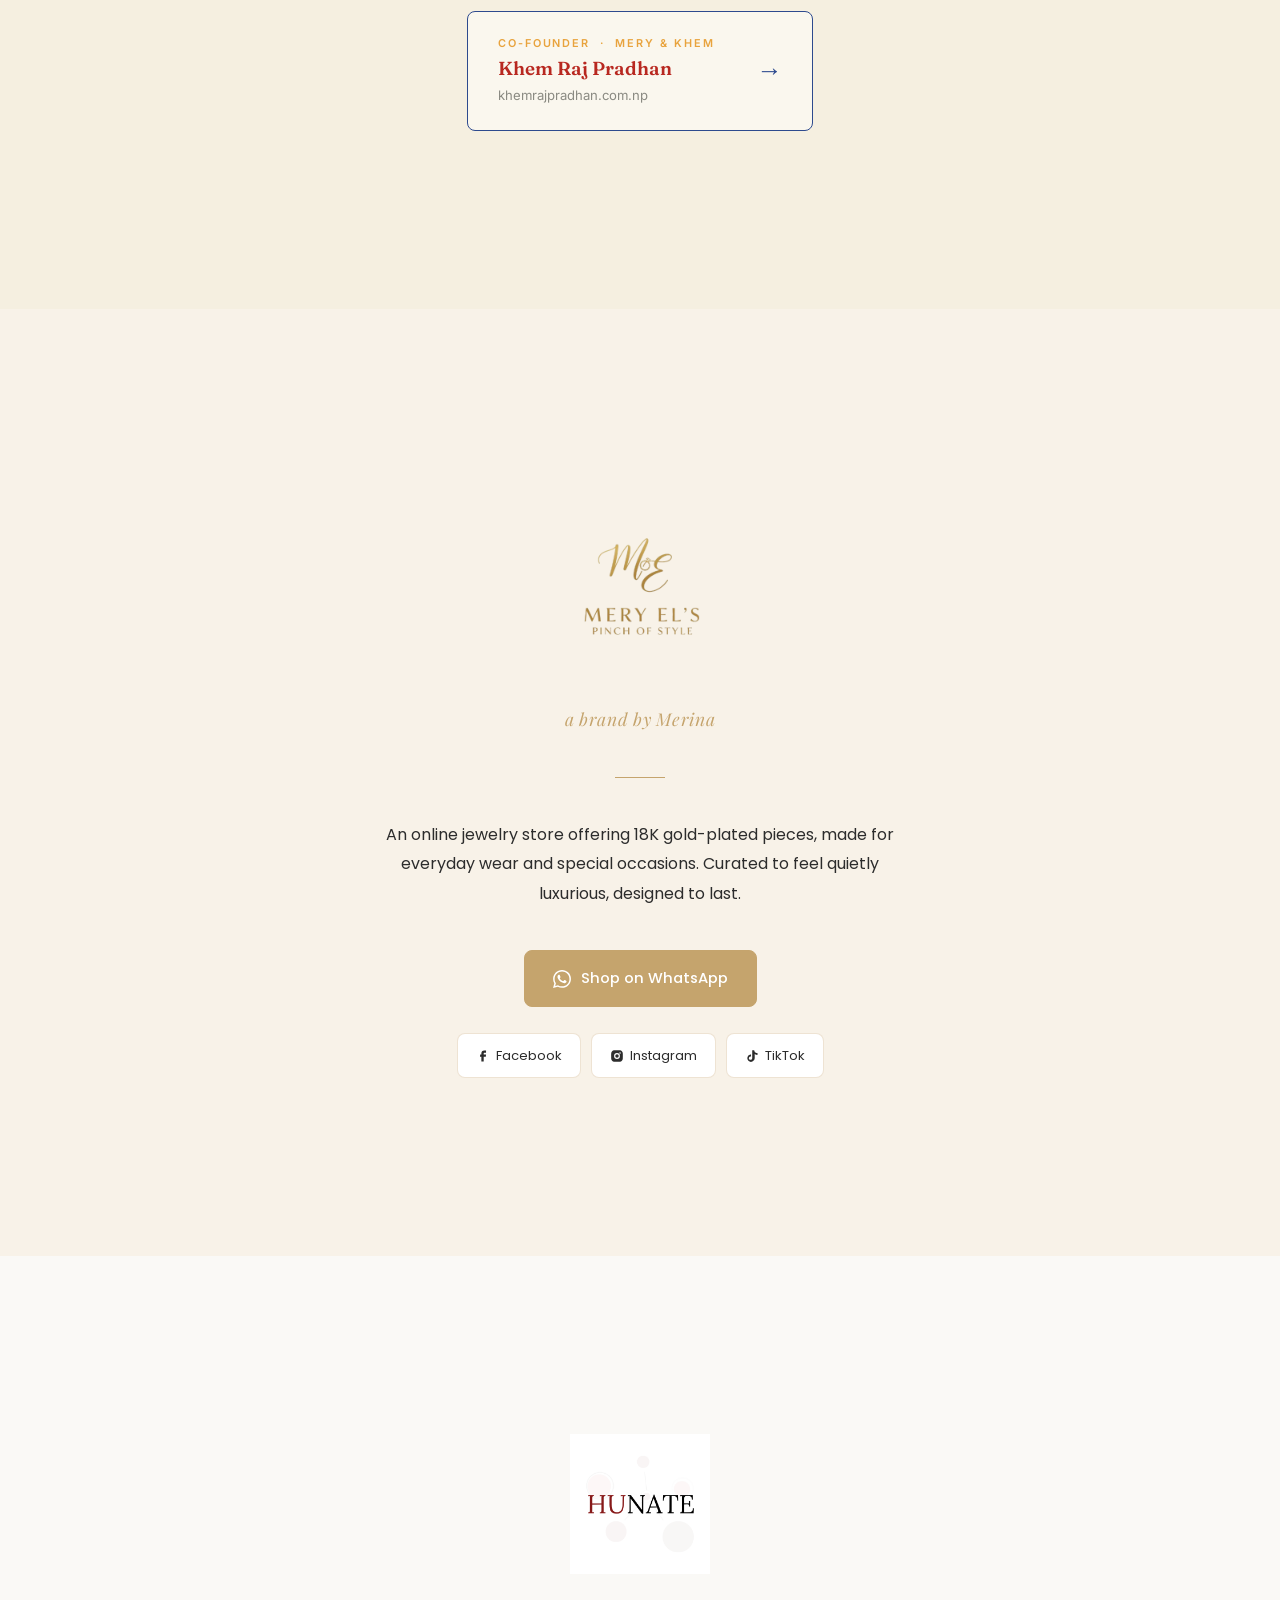
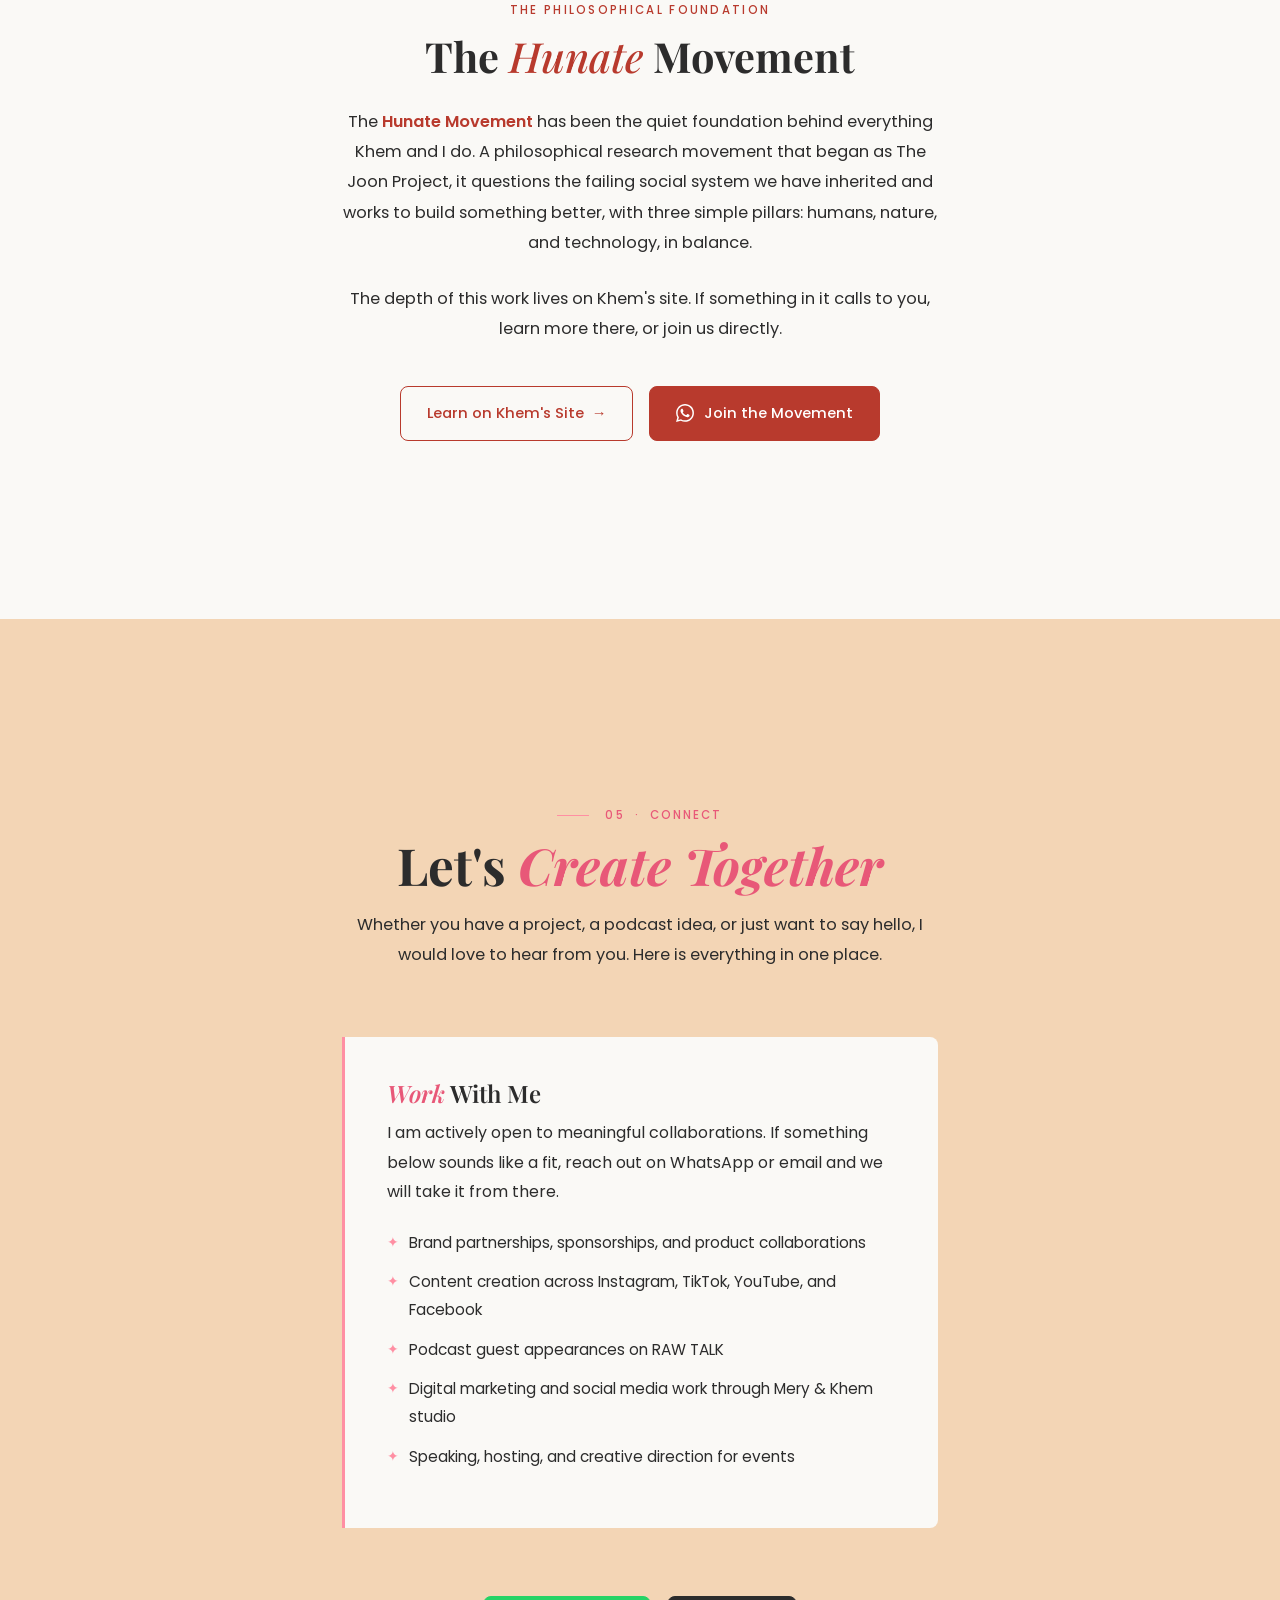
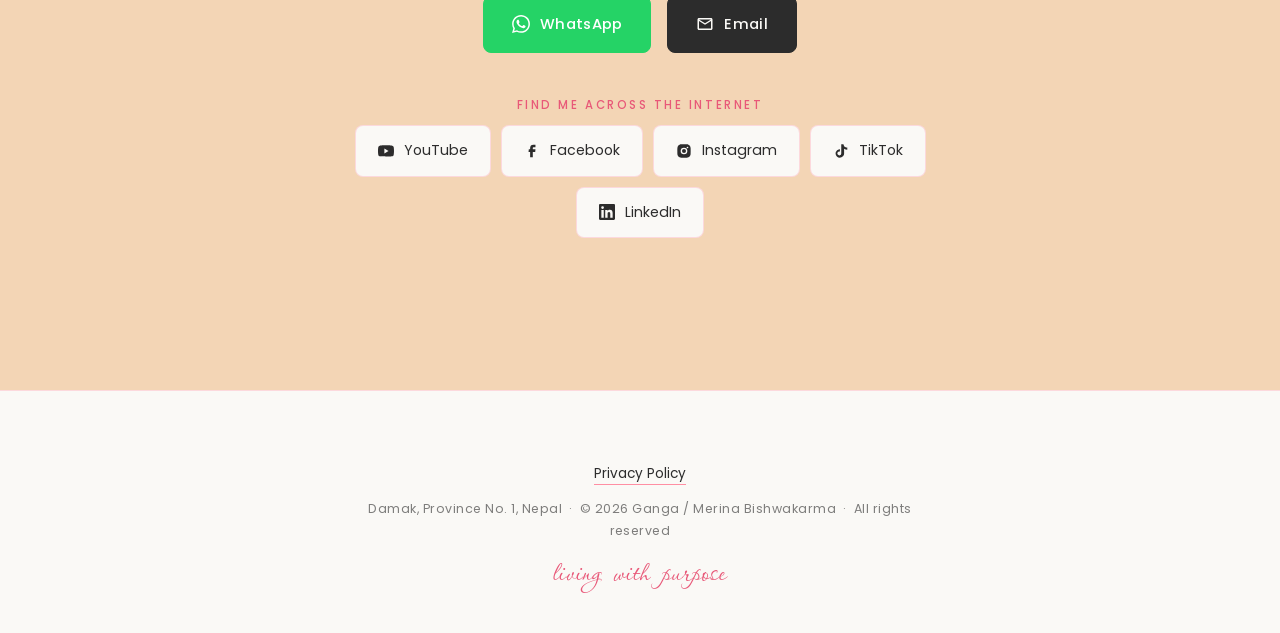
==== commit 6147f887: "Update index.html" ====
--- a/index.html
+++ b/index.html
@@ -5,9 +5,9 @@
   <meta name="viewport" content="width=device-width, initial-scale=1.0">
   <meta http-equiv="X-UA-Compatible" content="IE=edge">
 
-  <title>Ganga Bishwakarma | Podcast Host · Owner of Merry El's · Co-Founder of Mery &amp; Khem Studio</title>
-  <meta name="description" content="Official website of Ganga (Merina) Bishwakarma from Damak, Nepal. Podcast host of RAW TALK, owner of Merry El's, co-founder of Mery & Khem Studio and the Hunate Movement.">
-  <meta name="keywords" content="Ganga Bishwakarma, Merina Bishwakarma, RAW TALK Nepal, Merry Els jewelry, Mery and Khem, Nepal creator, Damak Nepal, Hunate Movement, Nepal podcast">
+  <title>Ganga Bishwakarma | Podcast Host · Owner of Mery El's · Co-Founder of Mery &amp; Khem Studio</title>
+  <meta name="description" content="Official website of Ganga (Merina) Bishwakarma from Damak, Nepal. Podcast host of RAW TALK, owner of Mery El's, co-founder of Mery & Khem Studio.">
+  <meta name="keywords" content="Ganga Bishwakarma, Merina Bishwakarma, RAW TALK Nepal, Mery Els jewelry, Mery and Khem, Nepal creator, Damak Nepal, Hunate Movement, Nepal podcast">
   <meta name="author" content="Ganga Merina Bishwakarma">
   <meta name="robots" content="index, follow, max-image-preview:large, max-snippet:-1, max-video-preview:-1">
   <meta name="theme-color" content="#F3D5B5">
@@ -22,7 +22,7 @@
 
   <meta property="og:type" content="website">
   <meta property="og:url" content="https://www.gangabishwakarma.com.np/">
-  <meta property="og:title" content="Ganga Bishwakarma | Podcast Host · Owner of Merry El's">
+  <meta property="og:title" content="Ganga Bishwakarma | Podcast Host · Owner of Mery El's">
   <meta property="og:description" content="Podcast host of RAW TALK, owner of Merry El's, co-founder of Mery & Khem Studio. A journey of resilience and creativity from Damak, Nepal.">
   <meta property="og:image" content="https://www.gangabishwakarma.com.np/images/og-cover.jpg">
   <meta property="og:image:width" content="1200">
@@ -32,7 +32,7 @@
   <meta property="og:site_name" content="Ganga Bishwakarma">
 
   <meta name="twitter:card" content="summary_large_image">
-  <meta name="twitter:title" content="Ganga Bishwakarma | Podcast Host · Owner of Merry El's">
+  <meta name="twitter:title" content="Ganga Bishwakarma | Podcast Host · Owner of Mery El's">
   <meta name="twitter:description" content="Podcast host, founder, co-founder. A journey of resilience from Damak, Nepal.">
   <meta name="twitter:image" content="https://www.gangabishwakarma.com.np/images/og-cover.jpg">
 
@@ -58,7 +58,7 @@
         "url": "https://www.gangabishwakarma.com.np",
         "image": "https://www.gangabishwakarma.com.np/images/merina.jpg",
         "jobTitle": "Podcast Host, Owner, Co-Founder",
-        "description": "Podcast Host of RAW TALK, Owner of Merry El's, Co-Founder of Mery & Khem Studio and the Hunate Movement. Based in Damak, Nepal.",
+        "description": "Podcast Host of RAW TALK, Owner of Mery El's, Co-Founder of Mery & Khem Studio. Based in Damak, Nepal.",
         "address": { "@type": "PostalAddress", "addressLocality": "Damak", "addressRegion": "Province No. 1", "addressCountry": "NP" },
         "email": "contact@gangabishwakarma.com.np",
         "telephone": "+977-9817928622",
@@ -655,7 +655,7 @@
     <h1 class="hero-name reveal delay-1">Ganga <em>/</em> Merina<br>Bishwakarma</h1>
     <p class="hero-cursive reveal delay-2">living with purpose</p>
     <p class="hero-pillars reveal delay-3">Empath <span>·</span> Creator <span>·</span> Caretaker</p>
-    <p class="hero-roles reveal delay-3">Podcast Host <span>·</span> Owner of Merry El's <span>·</span> Co-Founder of Mery &amp; Khem Studio</p>
+    <p class="hero-roles reveal delay-3">Podcast Host <span>·</span> Owner of Mery El's <span>·</span> Co-Founder of Mery &amp; Khem Studio</p>
   </div>
   <div class="scroll-hint" aria-hidden="true">
     <span>Scroll</span>
@@ -721,13 +721,9 @@
 
     <!-- 6. Building Merry El's -->
     <div class="story-block reveal">
-      <h2>Building Merry El's</h2>
-      <p>While caring for my father, I started <strong>Merry El's, Pinch of Style</strong>, an online store offering 18K gold-plated jewelry. It was my way of building something with my own hands, on my own time, that could grow alongside my caregiving. The early support from friends, neighbours, and strangers across the world gave me the courage to keep going.</p>
+      <h2>Building Mery El's</h2>
+      <p>While caring for my father, I started <strong>Mery El's, Pinch of Style</strong>, an online store offering 18K gold-plated jewelry. It was my way of building something, on my own time, that could grow alongside my caregiving. The early support from friends, neighbours, and strangers across the world gave me the courage to keep going.</p>
       <div class="story-cta-wrap">
-        <a href="https://wa.me/9779761000626" target="_blank" rel="noopener" class="story-cta shop" aria-label="Shop Merry El's on WhatsApp">
-          <svg viewBox="0 0 24 24"><path d="M.057 24l1.687-6.163c-1.041-1.804-1.588-3.849-1.587-5.946.003-6.556 5.338-11.891 11.893-11.891 3.181.001 6.167 1.24 8.413 3.488 2.245 2.248 3.481 5.236 3.48 8.414-.003 6.557-5.338 11.892-11.893 11.892-1.99-.001-3.951-.5-5.688-1.448L.057 24zm6.597-3.807c1.676.995 3.276 1.591 5.392 1.592 5.448 0 9.886-4.434 9.889-9.885.002-5.462-4.415-9.89-9.881-9.892-5.452 0-9.887 4.434-9.889 9.884-.001 2.225.651 3.891 1.746 5.634l-.999 3.648 3.742-.981zm11.387-5.464c-.074-.124-.272-.198-.57-.347-.297-.149-1.758-.868-2.031-.967-.272-.099-.47-.149-.669.149-.198.297-.768.967-.941 1.165-.173.198-.347.223-.644.074-.297-.149-1.255-.462-2.39-1.475-.883-.788-1.48-1.761-1.653-2.059-.173-.297-.018-.458.13-.606.134-.133.297-.347.446-.521.151-.172.2-.296.3-.495.099-.198.05-.372-.025-.521-.075-.148-.669-1.611-.916-2.206-.242-.579-.487-.501-.669-.51l-.57-.01c-.198 0-.52.074-.792.372s-1.04 1.016-1.04 2.479 1.065 2.876 1.213 3.074c.149.198 2.095 3.2 5.076 4.487.71.306 1.263.489 1.694.626.712.226 1.36.194 1.872.118.571-.085 1.758-.719 2.006-1.413.248-.695.248-1.29.173-1.414z"/></svg>
-          Shop Merry El's
-        </a>
       </div>
     </div>
 
@@ -763,9 +759,6 @@
       <p>Recently, together with Khem, I co-founded <strong>Mery &amp; Khem</strong>, a brand, digital, and life studio in Damak. It carries everything we have learned about life, work, and people into one place. We help individuals, families, businesses, and organisations across Nepal and beyond stop scattering their work across ten different vendors and start building one coherent life and brand instead.</p>
       <p>If your work, brand, or life feels scattered, our studio might be the place for you.</p>
       <div class="story-cta-wrap">
-        <a href="#studio" class="story-cta studio">
-          Learn About the Studio  &nbsp;→
-        </a>
       </div>
     </div>
 
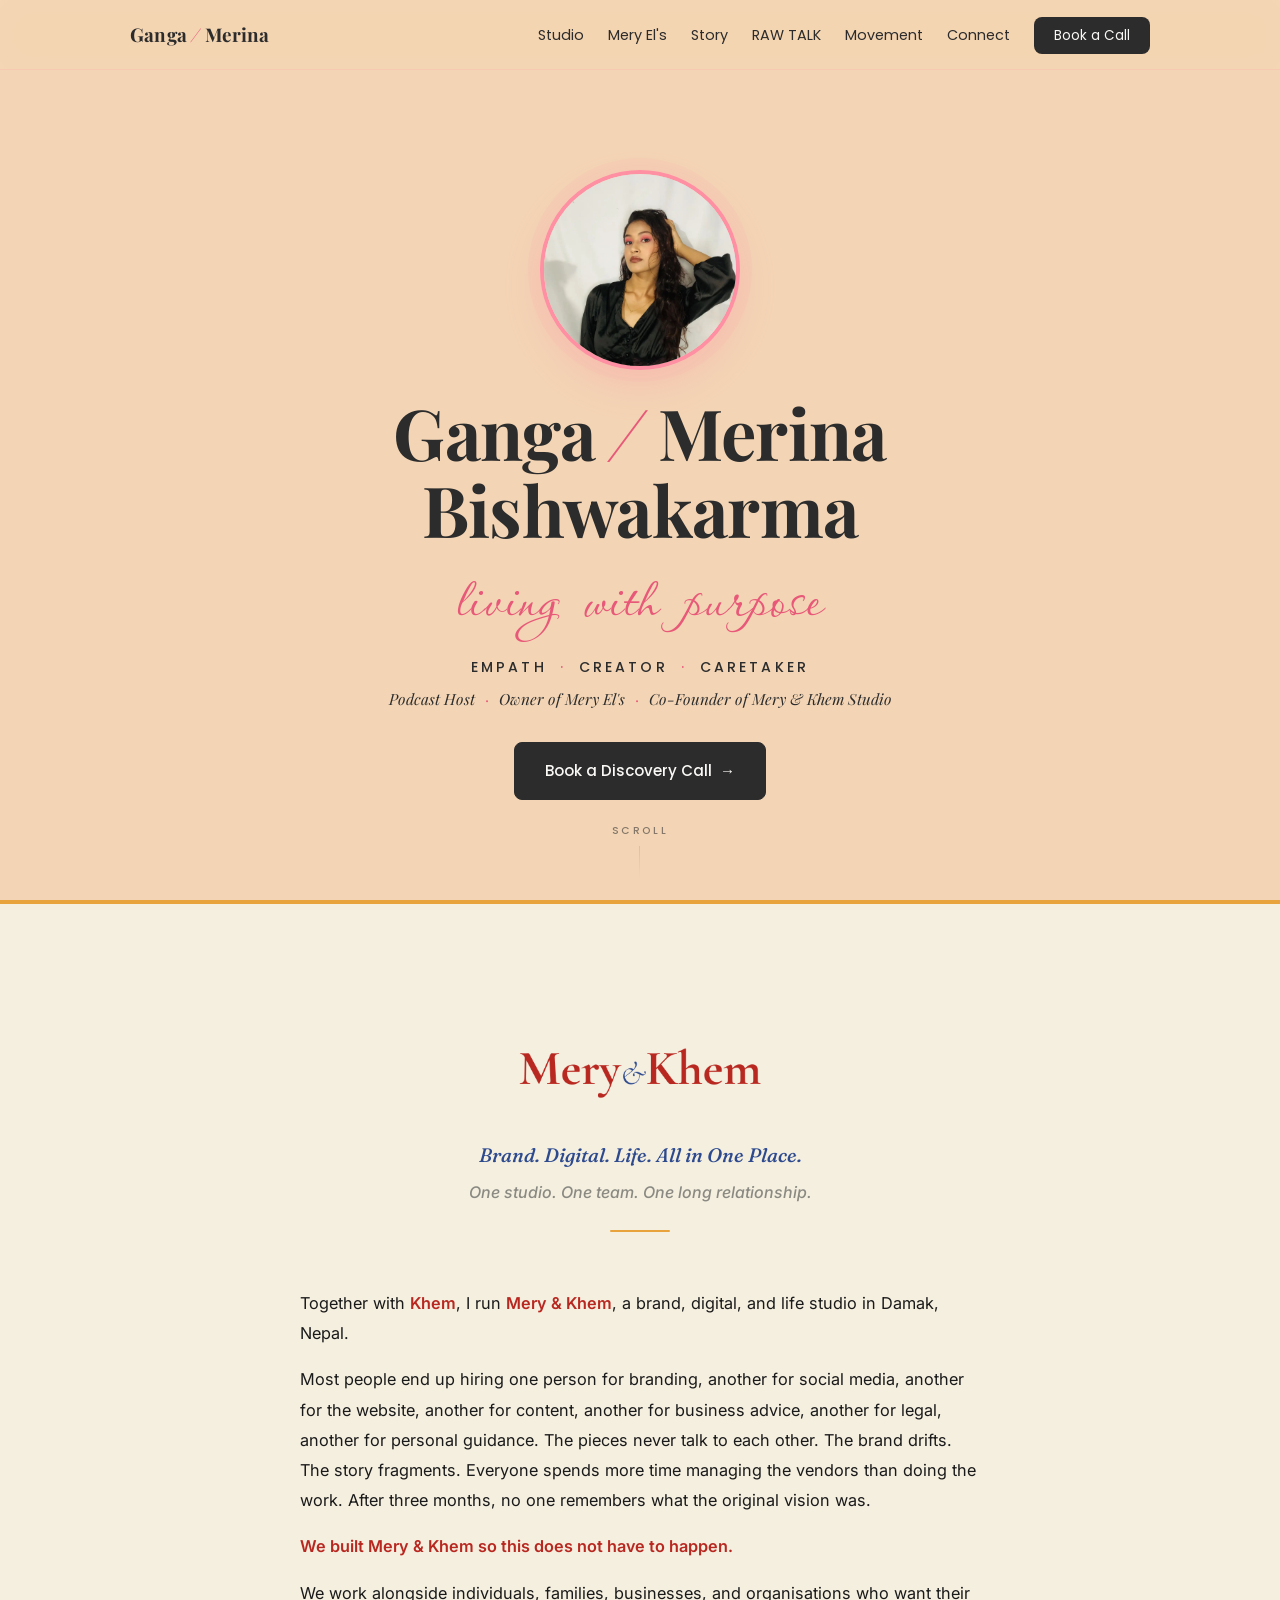
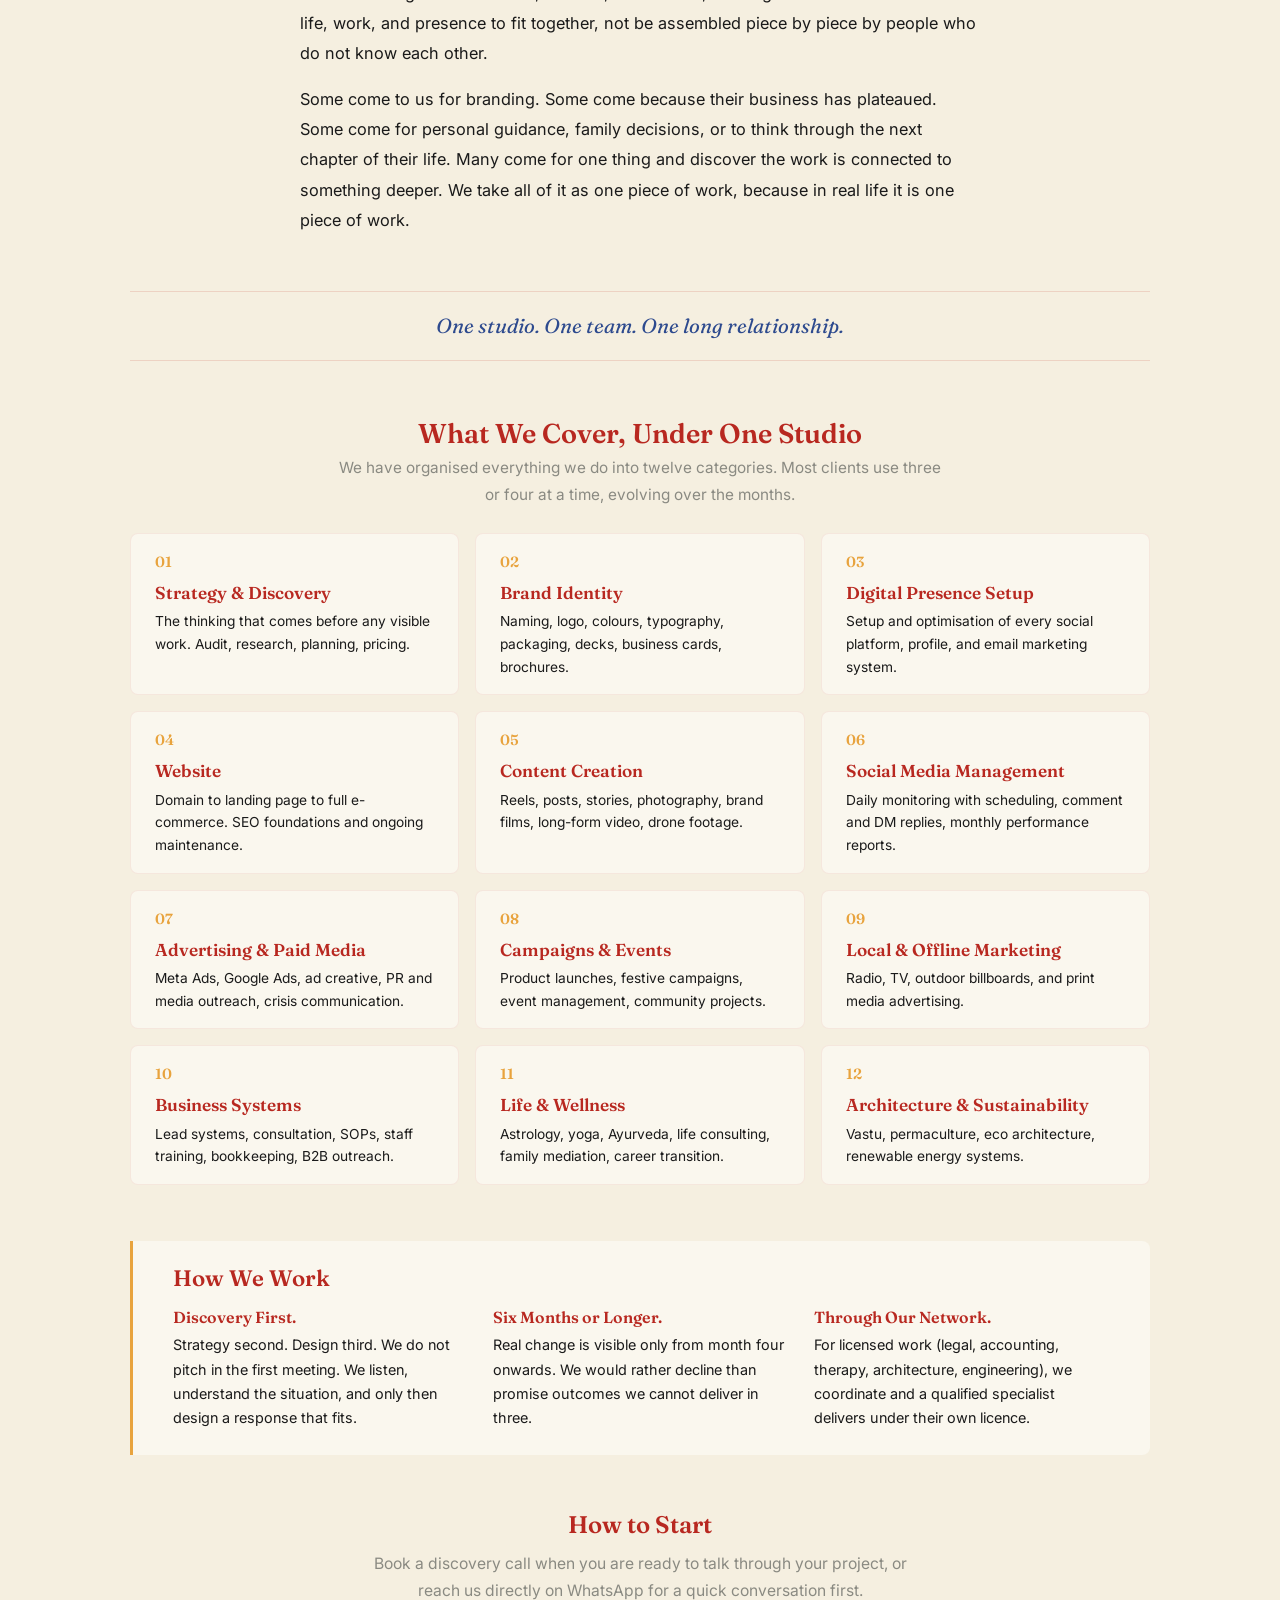
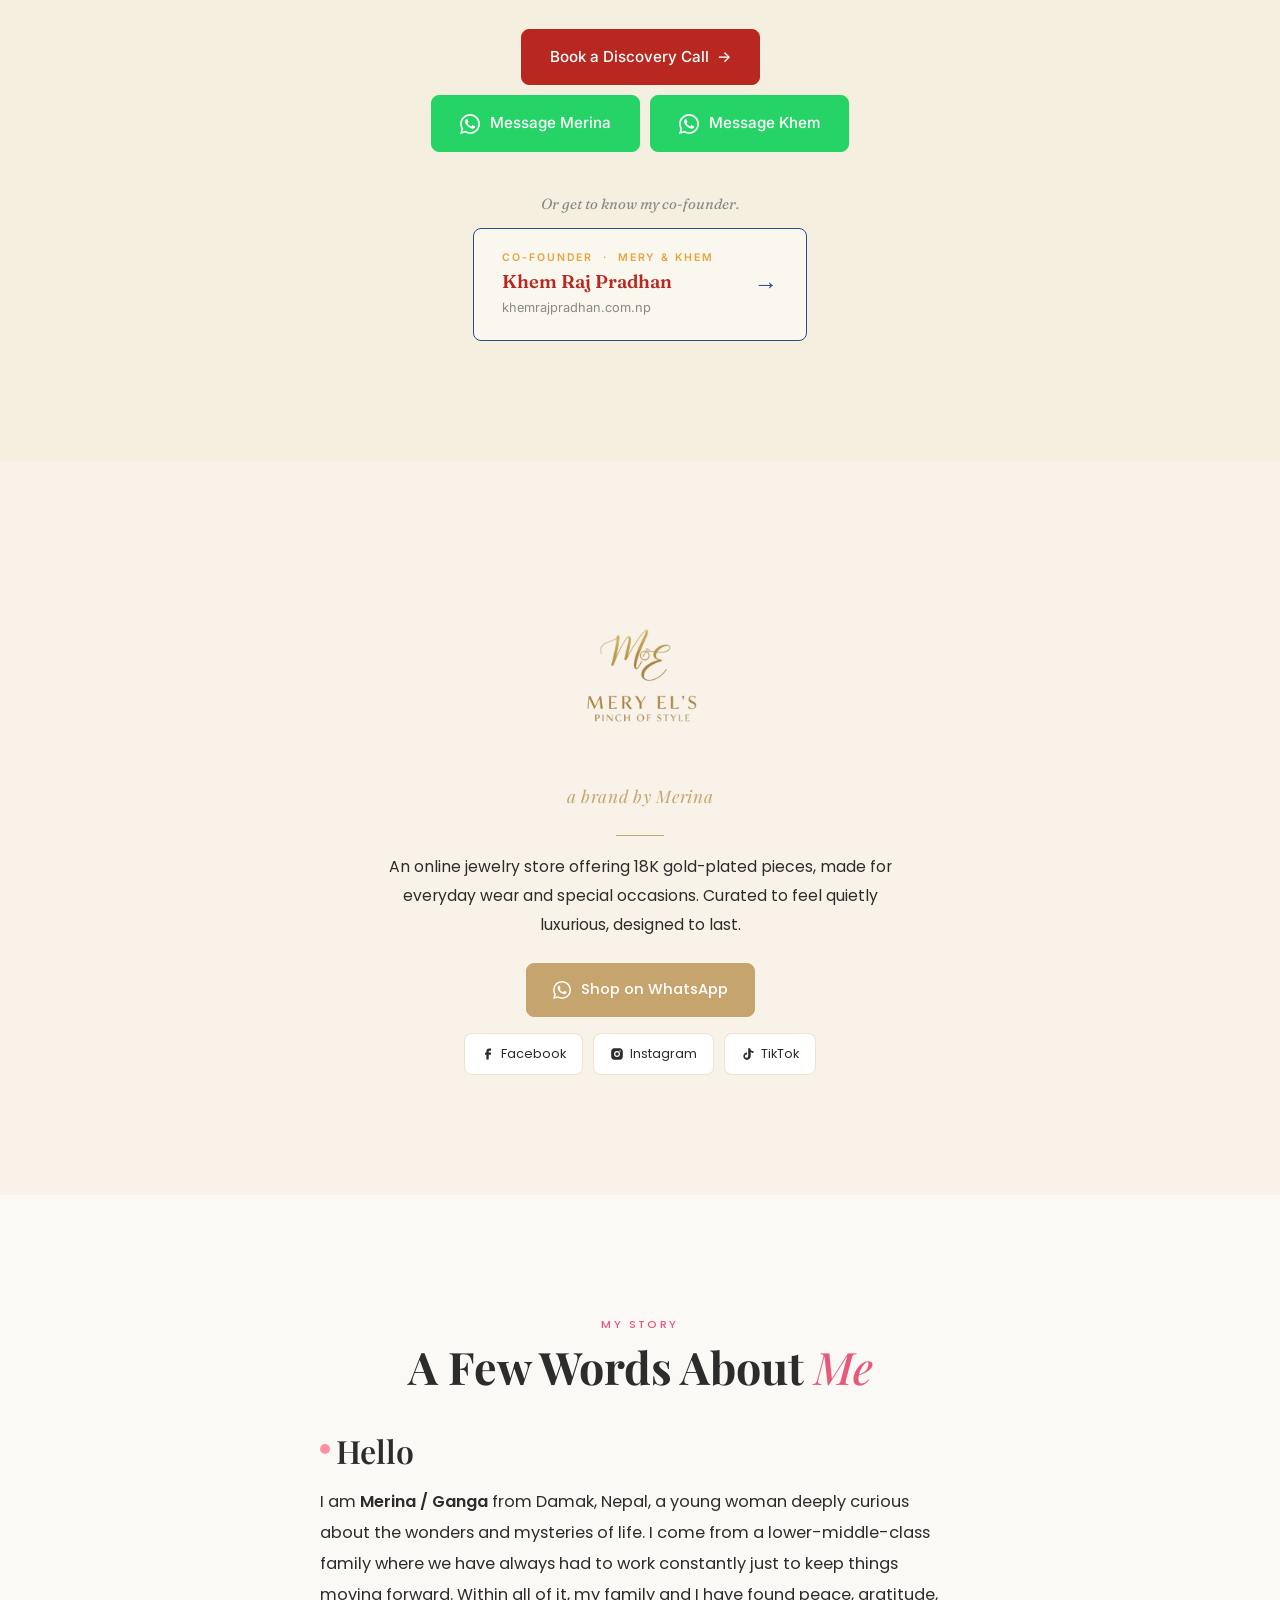
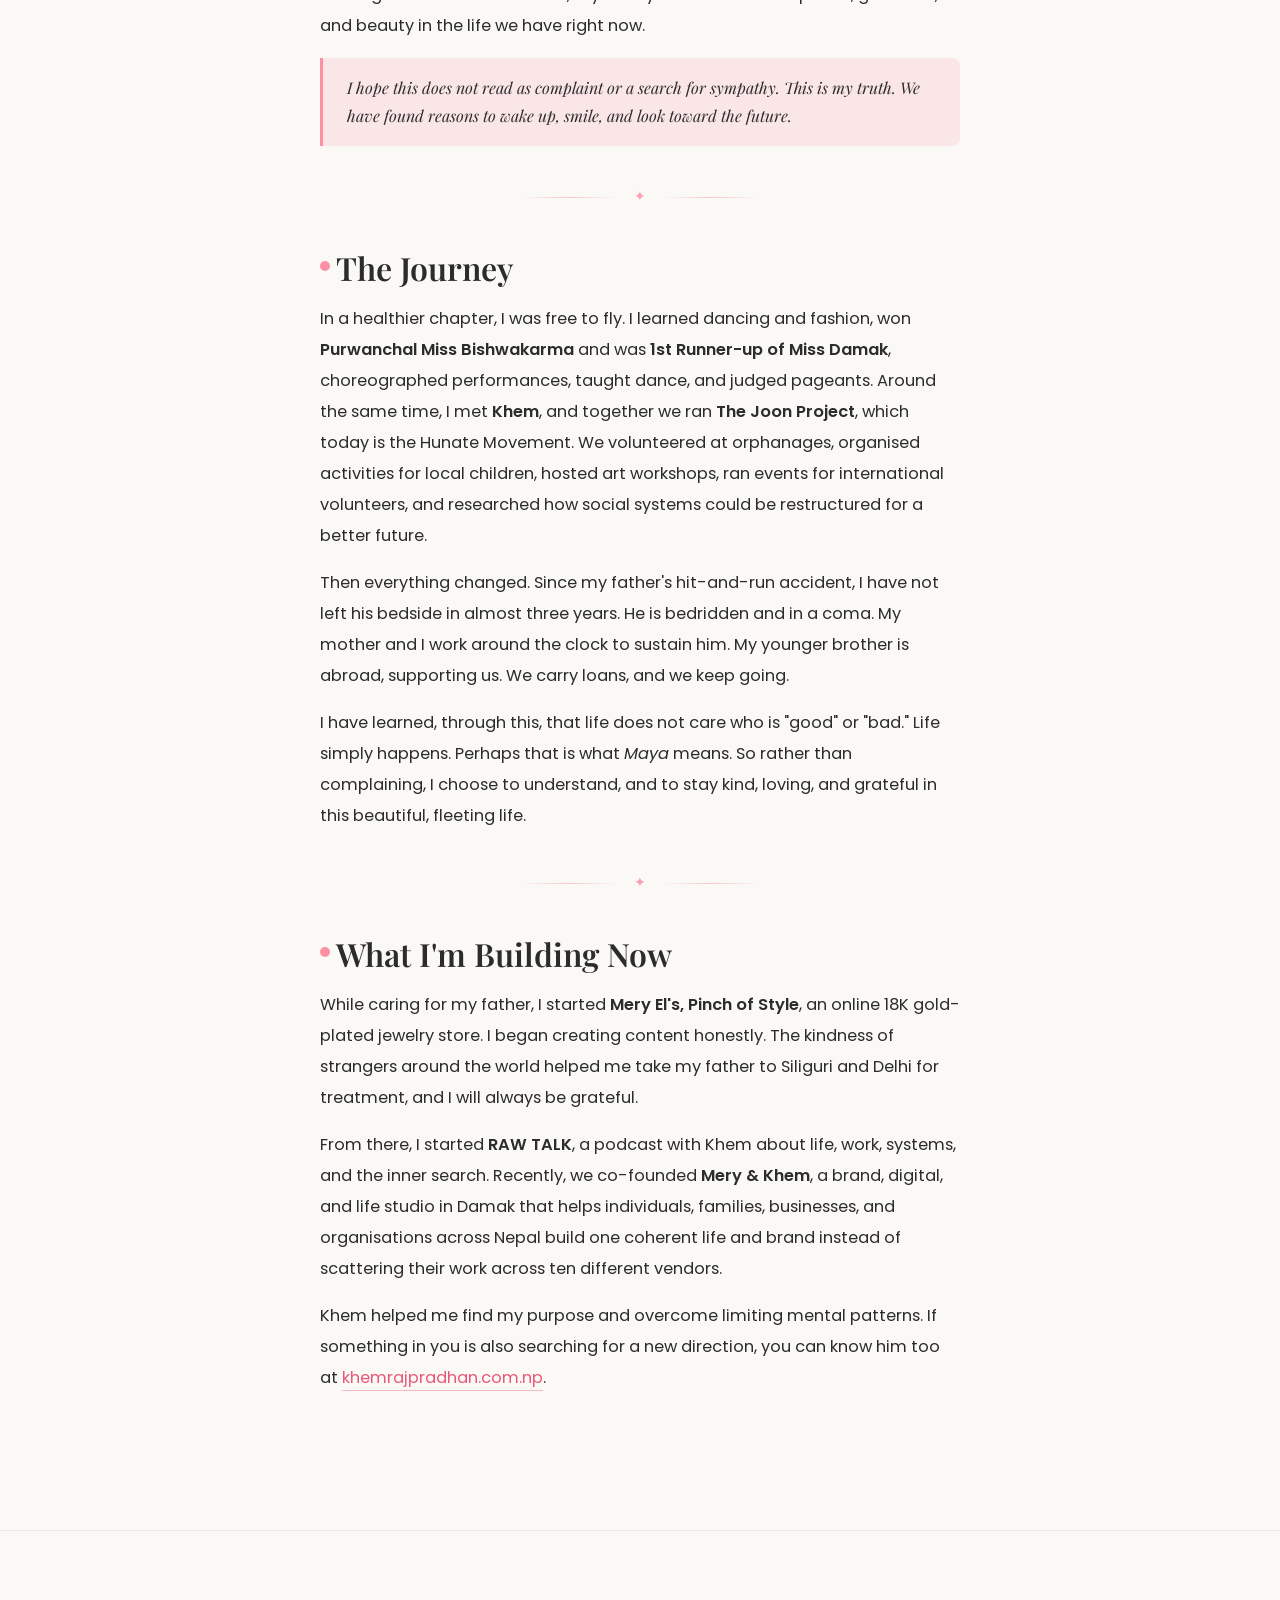
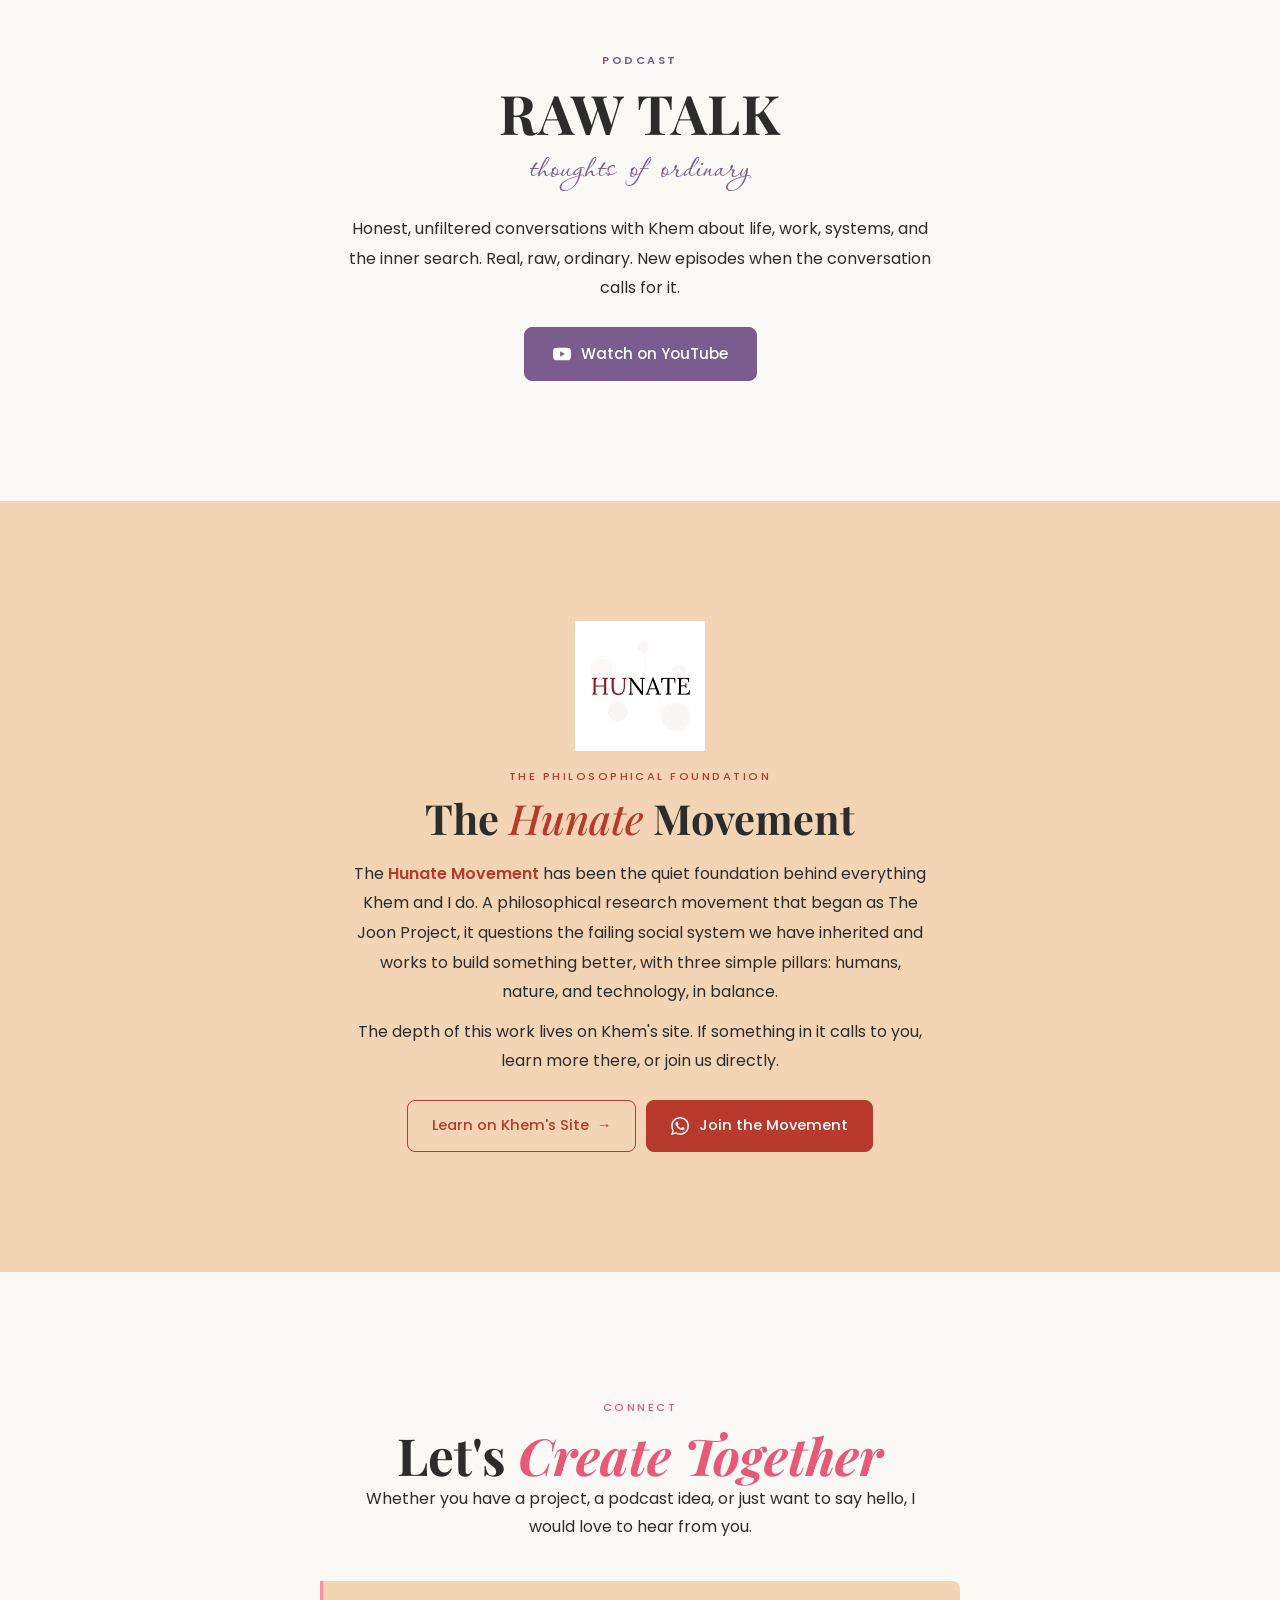
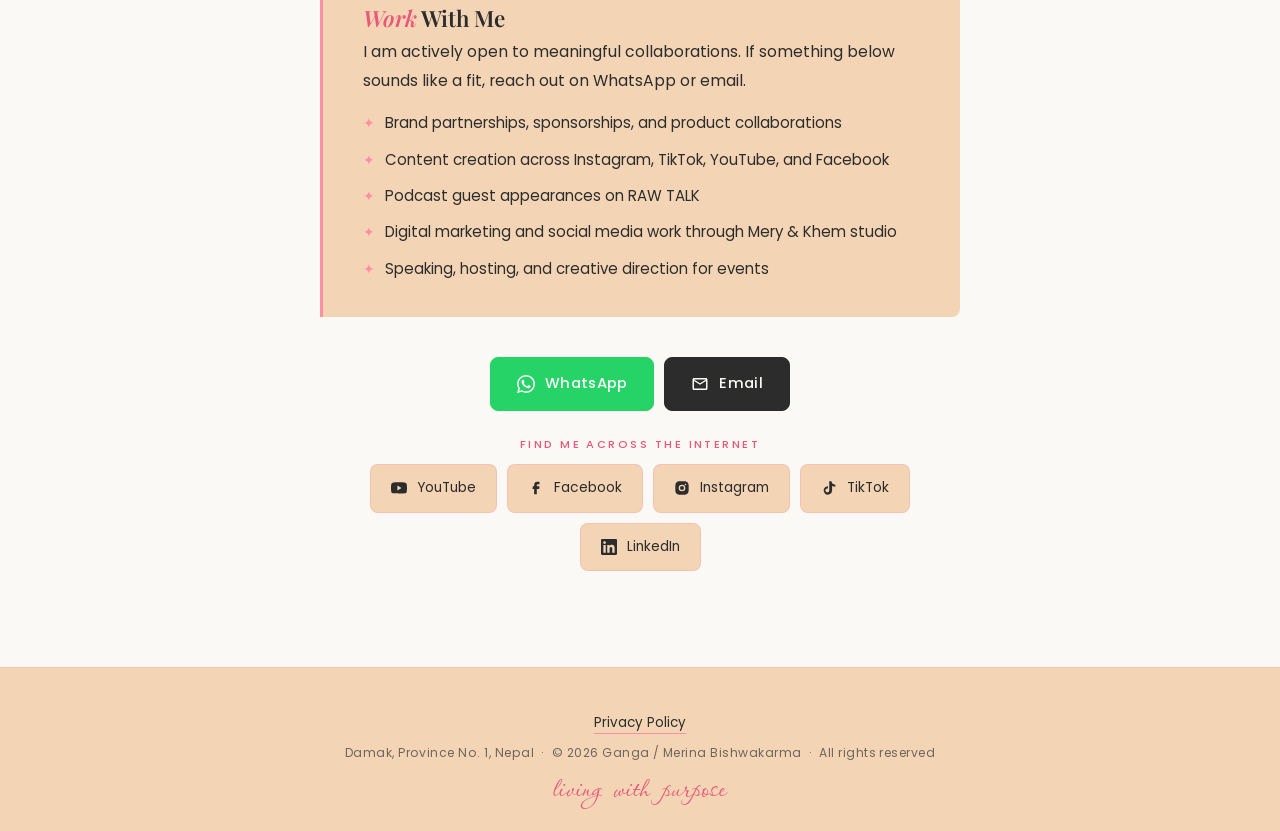
==== commit 8697299c: "Update index.html" ====
--- a/index.html
+++ b/index.html
@@ -23,7 +23,7 @@
   <meta property="og:type" content="website">
   <meta property="og:url" content="https://www.gangabishwakarma.com.np/">
   <meta property="og:title" content="Ganga Bishwakarma | Podcast Host · Owner of Mery El's">
-  <meta property="og:description" content="Podcast host of RAW TALK, owner of Merry El's, co-founder of Mery & Khem Studio. A journey of resilience and creativity from Damak, Nepal.">
+  <meta property="og:description" content="Podcast host of RAW TALK, owner of Mery El's, co-founder of Mery & Khem Studio. A journey of resilience and creativity from Damak, Nepal.">
   <meta property="og:image" content="https://www.gangabishwakarma.com.np/images/og-cover.jpg">
   <meta property="og:image:width" content="1200">
   <meta property="og:image:height" content="630">
@@ -33,7 +33,7 @@
 
   <meta name="twitter:card" content="summary_large_image">
   <meta name="twitter:title" content="Ganga Bishwakarma | Podcast Host · Owner of Mery El's">
-  <meta name="twitter:description" content="Podcast host, founder, co-founder. A journey of resilience from Damak, Nepal.">
+  <meta name="twitter:description" content="Podcast host of RAW TALK, owner of Mery El's, co-founder of Mery &amp; Khem Studio.">
   <meta name="twitter:image" content="https://www.gangabishwakarma.com.np/images/og-cover.jpg">
 
   <meta name="apple-mobile-web-app-capable" content="yes">
@@ -81,22 +81,22 @@
   <style>
     :root {
       /* Merina personal brand - LOCKED */
-      --beige:    #F3D5B5;
-      --pink:     #FF8FA3;
-      --pink-deep: #E85878;
-      --pink-dim: rgba(255,143,163,0.18);
-      --charcoal: #2C2C2C;
-      --lavender: #CDB4DB;
-      --lavender-deep: #7A5C8F;
+      --beige:        #F3D5B5;
+      --pink:         #FF8FA3;
+      --pink-deep:    #E85878;
+      --pink-dim:     rgba(255,143,163,0.18);
+      --charcoal:     #2C2C2C;
+      --lavender:     #CDB4DB;
+      --lavender-deep:#7A5C8F;
       --lavender-dim: rgba(205,180,219,0.30);
-      --ivory:    #FAF9F6;
-
-      /* Mery El's brand - LOCKED */
+      --ivory:        #FAF9F6;
+
+      /* Mery El's brand */
       --me-gold:  #C5A46D;
       --me-cream: #F8F2E8;
       --me-blush: #E8C9B5;
 
-      /* Mery & Khem studio brand - LOCKED */
+      /* Mery & Khem Studio brand */
       --studio-sindoor:  #B82820;
       --studio-indigo:   #2D4A8E;
       --studio-marigold: #E8A33D;
@@ -105,35 +105,25 @@
       --studio-body:     #1A1A1A;
       --studio-stone:    #8A8A82;
 
-      /* Hunate Movement - LOCKED */
+      /* Hunate Movement brand */
       --hunate-prana:    #B83A2D;
       --hunate-akasha:   #2D5A8E;
       --hunate-manjusha: #D9C896;
 
-      /* Spacing (golden ratio inspired: 1, 1.618, 2.618, 4.236, 6.854) */
-      --sp-sm: 6px; --sp-md: 10px; --sp-lg: 16px;
-      --sp-xl: 26px; --sp-2xl: 42px; --sp-3xl: 68px;
-      --sp-4xl: 110px; --sp-5xl: 178px;
+      /* Spacing - tightened (was 178/110/68, now 120/80/56) */
+      --sp-sm: 6px;  --sp-md: 10px; --sp-lg: 16px;
+      --sp-xl: 24px; --sp-2xl: 40px; --sp-3xl: 56px;
+      --sp-4xl: 80px; --sp-5xl: 120px;
       --header-h: 70px;
       --ease: cubic-bezier(0.25,0.46,0.45,0.94);
 
-      /* Rounded corners (subtle, like old version) */
-      --r-sm: 4px;
-      --r-md: 8px;
-      --r-lg: 14px;
-      --r-pill: 999px;
+      /* Radius */
+      --r-sm: 4px; --r-md: 8px; --r-lg: 14px; --r-pill: 999px;
     }
 
     *, *::before, *::after { margin: 0; padding: 0; box-sizing: border-box; }
     html { scroll-behavior: smooth; font-size: 16px; }
-    body {
-      font-family: 'Poppins', sans-serif;
-      background: var(--beige);
-      color: var(--charcoal);
-      line-height: 1.8;
-      overflow-x: hidden;
-      -webkit-font-smoothing: antialiased;
-    }
+    body { font-family: 'Poppins', sans-serif; background: var(--beige); color: var(--charcoal); line-height: 1.75; overflow-x: hidden; -webkit-font-smoothing: antialiased; }
     img { display: block; max-width: 100%; }
     a { color: inherit; }
     ul { list-style: none; }
@@ -155,14 +145,14 @@
     .to-top:hover svg { fill: #fff; }
     .to-top svg { width: 16px; height: 16px; fill: var(--pink); transition: fill 0.3s; }
 
-    /* Containers (golden ratio width: ~1100 / 1.618 ≈ 680 for narrow) */
+    /* Containers */
     .container { max-width: 1100px; margin: 0 auto; padding: 0 var(--sp-2xl); }
-    .container-narrow { max-width: 680px; margin: 0 auto; padding: 0 var(--sp-2xl); }
+    .container-narrow { max-width: 720px; margin: 0 auto; padding: 0 var(--sp-2xl); }
     .section-pad { padding: var(--sp-5xl) 0; }
 
     /* Typography */
     h1, h2, h3, h4 { font-family: 'Playfair Display', serif; font-weight: 600; line-height: 1.2; color: var(--charcoal); }
-    .label { font-family: 'Poppins', sans-serif; font-size: 0.72rem; font-weight: 500; letter-spacing: 0.18em; text-transform: uppercase; color: var(--pink-deep); }
+    .label { font-family: 'Poppins', sans-serif; font-size: 0.7rem; font-weight: 500; letter-spacing: 0.22em; text-transform: uppercase; color: var(--pink-deep); }
     .label-line { display: inline-flex; align-items: center; gap: var(--sp-lg); }
     .label-line::before { content: ''; width: 32px; height: 1px; background: var(--pink); }
     .h-xl { font-size: clamp(2.6rem, 7vw, 4.6rem); font-weight: 700; line-height: 1.05; letter-spacing: -0.01em; }
@@ -171,20 +161,10 @@
     em.pink { color: var(--pink-deep); font-style: italic; }
     em.lav  { color: var(--lavender-deep); font-style: italic; }
 
-    /* Floral decorative divider */
-    .floral-divider {
-      display: flex; align-items: center; justify-content: center;
-      gap: var(--sp-lg); margin: var(--sp-3xl) auto;
-      max-width: 280px;
-    }
-    .floral-divider::before, .floral-divider::after {
-      content: ''; flex: 1; height: 1px;
-      background: linear-gradient(to right, transparent, rgba(255,143,163,0.5), transparent);
-    }
-    .floral-divider span {
-      color: var(--pink); font-size: 0.9rem; opacity: 0.85;
-      transform: translateY(-1px);
-    }
+    /* Floral divider */
+    .floral-divider { display: flex; align-items: center; justify-content: center; gap: var(--sp-lg); margin: var(--sp-2xl) auto; max-width: 240px; }
+    .floral-divider::before, .floral-divider::after { content: ''; flex: 1; height: 1px; background: linear-gradient(to right, transparent, rgba(255,143,163,0.5), transparent); }
+    .floral-divider span { color: var(--pink); font-size: 0.85rem; opacity: 0.85; transform: translateY(-1px); }
 
     /* Header */
     header.site { position: fixed; top: 0; width: 100%; z-index: 1000; height: var(--header-h); background: rgba(243,213,181,0.92); backdrop-filter: blur(16px) saturate(180%); -webkit-backdrop-filter: blur(16px) saturate(180%); border-bottom: 1px solid rgba(255,143,163,0.18); display: flex; align-items: center; transition: background 0.3s, box-shadow 0.3s; }
@@ -192,19 +172,14 @@
     .nav { display: flex; justify-content: space-between; align-items: center; width: 100%; }
     .brand { font-family: 'Playfair Display', serif; font-size: 1.18rem; font-weight: 700; color: var(--charcoal); text-decoration: none; letter-spacing: 0.01em; }
     .brand em { color: var(--pink-deep); font-style: italic; font-weight: 500; }
-    .nav-links { display: flex; align-items: center; gap: var(--sp-2xl); }
-    .nav-links a { text-decoration: none; color: var(--charcoal); font-size: 0.92rem; font-weight: 400; position: relative; transition: color 0.3s; }
+    .nav-links { display: flex; align-items: center; gap: var(--sp-xl); }
+    .nav-links a { text-decoration: none; color: var(--charcoal); font-size: 0.9rem; font-weight: 400; position: relative; transition: color 0.3s; }
     .nav-links a::after { content: ''; position: absolute; bottom: -3px; left: 0; width: 0; height: 1px; background: var(--pink); transition: width 0.35s var(--ease); }
     .nav-links a:hover { color: var(--pink-deep); }
     .nav-links a:hover::after { width: 100%; }
     .nav-links a.active { color: var(--pink-deep); font-weight: 500; }
     .nav-links a.active::after { width: 100%; }
-    .nav-links a.book {
-      background: var(--charcoal); color: var(--ivory);
-      padding: 9px 20px; font-size: 0.84rem;
-      border-radius: var(--r-md);
-      transition: background 0.3s, transform 0.2s;
-    }
+    .nav-links a.book { background: var(--charcoal); color: var(--ivory); padding: 9px 20px; font-size: 0.84rem; border-radius: var(--r-md); transition: background 0.3s, transform 0.2s; }
     .nav-links a.book:hover { background: var(--pink-deep); transform: translateY(-1px); }
     .nav-links a.book::after { display: none; }
 
@@ -218,324 +193,157 @@
     /* Mobile nav */
     .mobile-nav { display: none; position: fixed; top: var(--header-h); left: 0; width: 100%; height: calc(100vh - var(--header-h)); background: rgba(243,213,181,0.99); backdrop-filter: blur(20px); z-index: 999; flex-direction: column; align-items: center; justify-content: center; gap: var(--sp-xl); }
     .mobile-nav.open { display: flex; }
-    .mobile-nav a { font-size: 1.6rem; font-family: 'Playfair Display', serif; text-decoration: none; color: var(--charcoal); font-weight: 600; transition: color 0.3s; }
+    .mobile-nav a { font-size: 1.5rem; font-family: 'Playfair Display', serif; text-decoration: none; color: var(--charcoal); font-weight: 600; transition: color 0.3s; }
     .mobile-nav a:hover { color: var(--pink-deep); }
-    .mobile-nav a.book {
-      background: var(--charcoal); color: var(--ivory);
-      padding: 12px 28px; font-size: 1rem;
-      font-family: 'Poppins', sans-serif; font-weight: 500;
-      border-radius: var(--r-md);
-    }
+    .mobile-nav a.book { background: var(--charcoal); color: var(--ivory); padding: 12px 28px; font-size: 1rem; font-family: 'Poppins', sans-serif; font-weight: 500; border-radius: var(--r-md); }
 
     /* Hero */
     #hero { min-height: 100vh; padding-top: var(--header-h); display: flex; align-items: center; position: relative; overflow: hidden; background: var(--beige); }
-    .hero-content { position: relative; z-index: 2; padding: var(--sp-4xl) 0 var(--sp-5xl); text-align: center; }
-    .hero-photo {
-      width: 200px; height: 200px; border-radius: 50%;
-      object-fit: cover; margin: 0 auto var(--sp-xl);
-      border: 4px solid var(--pink);
-      box-shadow: 0 16px 44px rgba(255,143,163,0.28), 0 0 0 12px rgba(255,143,163,0.08);
-    }
-    .hero-name {
-      font-family: 'Playfair Display', serif; font-weight: 700;
-      font-size: clamp(2.4rem, 6.6vw, 4.4rem);
-      line-height: 1.1; color: var(--charcoal);
-      margin-bottom: var(--sp-md); letter-spacing: -0.01em;
-    }
+    .hero-content { position: relative; z-index: 2; padding: var(--sp-4xl) 0 var(--sp-4xl); text-align: center; }
+    .hero-photo { width: 200px; height: 200px; border-radius: 50%; object-fit: cover; margin: 0 auto var(--sp-xl); border: 4px solid var(--pink); box-shadow: 0 16px 44px rgba(255,143,163,0.28), 0 0 0 12px rgba(255,143,163,0.08); }
+    .hero-name { font-family: 'Playfair Display', serif; font-weight: 700; font-size: clamp(2.4rem, 6.6vw, 4.4rem); line-height: 1.1; color: var(--charcoal); margin-bottom: var(--sp-md); letter-spacing: -0.01em; }
     .hero-name em { color: var(--pink-deep); font-style: italic; font-weight: 500; }
-    .hero-cursive {
-      font-family: 'Passions Conflict', cursive;
-      font-size: clamp(3rem, 8vw, 5rem);
-      color: var(--pink-deep); line-height: 1;
-      margin: var(--sp-md) 0 var(--sp-xl);
-      font-weight: 400;
-    }
-    .hero-pillars {
-      font-size: 0.92rem; color: var(--charcoal);
-      letter-spacing: 0.22em; text-transform: uppercase;
-      margin-bottom: var(--sp-md); font-weight: 500;
-    }
+    .hero-cursive { font-family: 'Passions Conflict', cursive; font-size: clamp(3rem, 8vw, 5rem); color: var(--pink-deep); line-height: 1; margin: var(--sp-md) 0 var(--sp-lg); font-weight: 400; }
+    .hero-pillars { font-size: 0.88rem; color: var(--charcoal); letter-spacing: 0.22em; text-transform: uppercase; margin-bottom: var(--sp-sm); font-weight: 500; }
     .hero-pillars span { color: var(--pink-deep); margin: 0 6px; }
-    .hero-roles {
-      font-family: 'Playfair Display', serif; font-style: italic;
-      font-size: 0.98rem; color: var(--charcoal); opacity: 0.85;
-      max-width: 560px; margin: 0 auto; line-height: 1.7;
-    }
+    .hero-roles { font-family: 'Playfair Display', serif; font-style: italic; font-size: 0.96rem; color: var(--charcoal); opacity: 0.85; max-width: 540px; margin: 0 auto var(--sp-xl); line-height: 1.7; }
     .hero-roles span { color: var(--pink-deep); font-style: normal; margin: 0 6px; }
-    .scroll-hint {
-      position: absolute; bottom: 22px; left: 50%;
-      transform: translateX(-50%);
-      display: flex; flex-direction: column; align-items: center; gap: var(--sp-sm);
-      opacity: 0.55;
-    }
-    .scroll-hint span {
-      font-size: 0.68rem; letter-spacing: 0.22em;
-      color: var(--charcoal); text-transform: uppercase; font-weight: 500;
-    }
-    .scroll-arrow { width: 1px; height: 36px; background: linear-gradient(to bottom, var(--pink), transparent); }
-
-    /* Story */
-    #story { background: var(--ivory); }
-    .story-head { text-align: center; margin-bottom: var(--sp-4xl); }
-    .story-head .label { display: block; margin-bottom: var(--sp-md); }
-    .story-block { max-width: 640px; margin: 0 auto; }
-    .story-block h2 {
-      font-size: clamp(1.7rem, 3.8vw, 2.4rem);
-      margin-bottom: var(--sp-xl);
-      position: relative; padding-left: var(--sp-xl);
-    }
-    .story-block h2::before {
-      content: ''; position: absolute; left: 0; top: 14px;
-      width: 10px; height: 10px; background: var(--pink); border-radius: 50%;
-    }
-    .story-block h2 .sub {
-      display: block; font-family: 'Passions Conflict', cursive;
-      font-weight: 400; font-size: 1.7rem; color: var(--pink-deep);
-      line-height: 1; margin-top: 4px; padding-left: 0;
-      font-style: normal;
-    }
-    .story-block p {
-      font-size: 1.04rem; line-height: 1.9; color: var(--charcoal);
-      margin-bottom: var(--sp-xl);
-    }
-    .story-block p strong { color: var(--charcoal); font-weight: 600; }
-    .story-block a {
-      color: var(--pink-deep); text-decoration: none;
-      border-bottom: 1px solid rgba(232,88,120,0.4); padding-bottom: 1px;
-      transition: color 0.3s, border-color 0.3s;
-    }
-    .story-block a:hover { color: var(--charcoal); border-color: var(--charcoal); }
-    .story-quote {
-      background: var(--pink-dim);
-      border-left: 3px solid var(--pink);
-      border-radius: 0 var(--r-md) var(--r-md) 0;
-      padding: var(--sp-xl) var(--sp-2xl);
-      margin: var(--sp-xl) 0;
-      font-style: italic; font-family: 'Playfair Display', serif;
-      font-size: 1.06rem; line-height: 1.8; color: var(--charcoal);
-    }
-
-    /* Inline story CTA - centered button */
-    .story-cta-wrap { text-align: center; margin: var(--sp-2xl) 0; }
-    .story-cta {
-      display: inline-flex; align-items: center; gap: var(--sp-md);
-      padding: 12px 26px; text-decoration: none;
-      font-family: 'Poppins', sans-serif; font-size: 0.92rem; font-weight: 500;
-      border: 1px solid; border-radius: var(--r-md);
-      transition: transform 0.3s, background 0.3s, color 0.3s, box-shadow 0.3s;
-    }
-    .story-cta svg { width: 18px; height: 18px; fill: currentColor; }
-    .story-cta.shop {
-      background: var(--me-gold); color: #fff; border-color: var(--me-gold);
-    }
-    .story-cta.shop:hover {
-      background: var(--charcoal); border-color: var(--charcoal);
-      transform: translateY(-2px); box-shadow: 0 12px 28px rgba(0,0,0,0.12);
-    }
-    .story-cta.watch {
-      background: var(--lavender-deep); color: #fff; border-color: var(--lavender-deep);
-    }
-    .story-cta.watch:hover {
-      background: var(--charcoal); border-color: var(--charcoal);
-      transform: translateY(-2px); box-shadow: 0 12px 28px rgba(122,92,143,0.28);
-    }
-    .story-cta.studio {
-      background: var(--studio-sindoor); color: #fff; border-color: var(--studio-sindoor);
-    }
-    .story-cta.studio:hover {
-      background: var(--charcoal); border-color: var(--charcoal);
-      transform: translateY(-2px); box-shadow: 0 12px 28px rgba(184,40,32,0.22);
-    }
-
-    /* Studio section - Mery & Khem brand */
+    .hero-cta { display: inline-flex; align-items: center; gap: var(--sp-md); background: var(--charcoal); color: var(--ivory); padding: 15px 30px; font-family: 'Poppins', sans-serif; font-size: 0.94rem; font-weight: 500; text-decoration: none; border-radius: var(--r-md); border: 1px solid var(--charcoal); transition: background 0.3s, border-color 0.3s, transform 0.2s, box-shadow 0.3s; margin-top: var(--sp-sm); }
+    .hero-cta:hover { background: var(--pink-deep); border-color: var(--pink-deep); transform: translateY(-2px); box-shadow: 0 14px 34px rgba(232,88,120,0.28); }
+    .hero-cta svg { width: 18px; height: 18px; fill: currentColor; }
+    .scroll-hint { position: absolute; bottom: 22px; left: 50%; transform: translateX(-50%); display: flex; flex-direction: column; align-items: center; gap: var(--sp-sm); opacity: 0.55; }
+    .scroll-hint span { font-size: 0.66rem; letter-spacing: 0.22em; color: var(--charcoal); text-transform: uppercase; font-weight: 500; }
+    .scroll-arrow { width: 1px; height: 32px; background: linear-gradient(to bottom, var(--pink), transparent); }
+
+    /* Studio - PROMOTED to section 2 */
     #studio { background: var(--studio-cream); padding: var(--sp-5xl) 0; position: relative; font-family: 'Inter', sans-serif; color: var(--studio-body); }
     #studio::before { content: ''; position: absolute; top: 0; left: 0; right: 0; height: 4px; background: var(--studio-marigold); }
     #studio h1, #studio h2, #studio h3, #studio h4 { font-family: 'Fraunces', serif; color: var(--studio-sindoor); font-weight: 600; }
     .studio-head { text-align: center; margin-bottom: var(--sp-3xl); }
-    .studio-logo { max-width: 360px; margin: 0 auto var(--sp-xl); display: block; }
-    .studio-tag { font-family: 'Fraunces', serif; font-style: italic; font-size: 1.25rem; color: var(--studio-indigo); font-weight: 500; margin-bottom: var(--sp-md); }
-    .studio-sub { font-size: 1.02rem; color: var(--studio-stone); font-weight: 500; margin-bottom: var(--sp-2xl); font-style: italic; }
-    .studio-marigold-rule { width: 64px; height: 2px; background: var(--studio-marigold); margin: var(--sp-xl) auto; border-radius: 2px; }
+    .studio-logo { max-width: 340px; margin: 0 auto var(--sp-lg); display: block; }
+    .studio-tag { font-family: 'Fraunces', serif; font-style: italic; font-size: 1.22rem; color: var(--studio-indigo); font-weight: 500; margin-bottom: var(--sp-sm); }
+    .studio-sub { font-size: 1rem; color: var(--studio-stone); font-weight: 500; margin-bottom: var(--sp-xl); font-style: italic; }
+    .studio-marigold-rule { width: 60px; height: 2px; background: var(--studio-marigold); margin: var(--sp-lg) auto; border-radius: 2px; }
     .studio-intro { max-width: 680px; margin: 0 auto; }
-    .studio-intro p { font-size: 1.04rem; line-height: 1.85; color: var(--studio-body); margin-bottom: var(--sp-xl); }
+    .studio-intro p { font-size: 1.02rem; line-height: 1.85; color: var(--studio-body); margin-bottom: var(--sp-lg); }
     .studio-intro p strong { color: var(--studio-sindoor); font-weight: 600; }
-    .studio-tagline-strong { font-family: 'Fraunces', serif; font-style: italic; font-size: 1.32rem; text-align: center; color: var(--studio-indigo); margin: var(--sp-3xl) 0; padding: var(--sp-xl) 0; border-top: 1px solid rgba(184,40,32,0.15); border-bottom: 1px solid rgba(184,40,32,0.15); }
-    .categories-head { text-align: center; margin: var(--sp-4xl) 0 var(--sp-2xl); }
-    .categories-head h3 { font-size: 1.8rem; margin-bottom: var(--sp-md); }
-    .categories-head p { color: var(--studio-stone); font-size: 0.98rem; max-width: 640px; margin: 0 auto; }
-    .cat-grid { display: grid; grid-template-columns: repeat(3, 1fr); gap: var(--sp-lg); margin-top: var(--sp-2xl); }
-    .cat-card {
-      background: var(--studio-offwhite); padding: var(--sp-xl);
-      border: 1px solid rgba(184,40,32,0.08);
-      border-radius: var(--r-md);
-      transition: transform 0.3s, box-shadow 0.3s;
-    }
+    .studio-tagline-strong { font-family: 'Fraunces', serif; font-style: italic; font-size: 1.28rem; text-align: center; color: var(--studio-indigo); margin: var(--sp-3xl) 0; padding: var(--sp-lg) 0; border-top: 1px solid rgba(184,40,32,0.15); border-bottom: 1px solid rgba(184,40,32,0.15); }
+    .categories-head { text-align: center; margin: var(--sp-3xl) 0 var(--sp-xl); }
+    .categories-head h3 { font-size: 1.7rem; margin-bottom: var(--sp-sm); }
+    .categories-head p { color: var(--studio-stone); font-size: 0.96rem; max-width: 620px; margin: 0 auto; }
+    .cat-grid { display: grid; grid-template-columns: repeat(3, 1fr); gap: var(--sp-lg); margin-top: var(--sp-xl); }
+    .cat-card { background: var(--studio-offwhite); padding: var(--sp-lg) var(--sp-xl); border: 1px solid rgba(184,40,32,0.08); border-radius: var(--r-md); transition: transform 0.3s, box-shadow 0.3s; }
     .cat-card:hover { transform: translateY(-3px); box-shadow: 0 10px 30px rgba(184,40,32,0.08); }
-    .cat-num { font-family: 'Fraunces', serif; font-size: 0.95rem; color: var(--studio-marigold); font-weight: 600; margin-bottom: var(--sp-sm); }
-    .cat-name { font-family: 'Fraunces', serif; font-size: 1.1rem; color: var(--studio-sindoor); font-weight: 600; margin-bottom: var(--sp-md); line-height: 1.3; }
-    .cat-desc { font-size: 0.88rem; color: var(--studio-body); line-height: 1.65; }
-    .how-we-work {
-      background: var(--studio-offwhite);
-      border-left: 3px solid var(--studio-marigold);
-      border-radius: 0 var(--r-md) var(--r-md) 0;
-      padding: var(--sp-2xl);
-      margin: var(--sp-4xl) 0 var(--sp-3xl);
-    }
-    .how-we-work h3 { font-size: 1.5rem; margin-bottom: var(--sp-xl); color: var(--studio-sindoor); }
-    .how-we-work-grid { display: grid; grid-template-columns: 1fr 1fr 1fr; gap: var(--sp-2xl); }
-    .how-item h4 { font-size: 1.04rem; margin-bottom: var(--sp-sm); color: var(--studio-indigo); font-weight: 600; }
-    .how-item p { font-size: 0.92rem; line-height: 1.7; color: var(--studio-body); }
+    .cat-num { font-family: 'Fraunces', serif; font-size: 0.92rem; color: var(--studio-marigold); font-weight: 600; margin-bottom: var(--sp-sm); }
+    .cat-name { font-family: 'Fraunces', serif; font-size: 1.08rem; color: var(--studio-sindoor); font-weight: 600; margin-bottom: var(--sp-sm); line-height: 1.3; }
+    .cat-desc { font-size: 0.86rem; color: var(--studio-body); line-height: 1.65; }
+    .how-we-work { background: var(--studio-offwhite); border-left: 3px solid var(--studio-marigold); border-radius: 0 var(--r-md) var(--r-md) 0; padding: var(--sp-xl) var(--sp-2xl); margin: var(--sp-3xl) 0; }
+    .how-we-work h3 { font-size: 1.4rem; margin-bottom: var(--sp-lg); color: var(--studio-sindoor); }
+    .how-we-work-grid { display: grid; grid-template-columns: 1fr 1fr 1fr; gap: var(--sp-xl); }
+    .how-item h4 { font-size: 1rem; margin-bottom: var(--sp-sm); color: var(--studio-indigo); font-weight: 600; }
+    .how-item p { font-size: 0.9rem; line-height: 1.7; color: var(--studio-body); }
+
+    /* Studio CTAs - rearranged: Book a Call on its own row, WhatsApps together below */
     .studio-cta { text-align: center; margin-top: var(--sp-3xl); }
-    .studio-cta h3 { font-size: 1.6rem; margin-bottom: var(--sp-xl); }
-    .studio-cta p.lead-text { font-size: 1rem; color: var(--studio-stone); max-width: 560px; margin: 0 auto var(--sp-xl); }
-    .studio-cta-buttons { display: flex; justify-content: center; gap: var(--sp-lg); flex-wrap: wrap; }
-    .studio-cta-buttons a {
-      display: inline-flex; align-items: center; gap: var(--sp-md);
-      padding: 14px 26px; font-family: 'Inter', sans-serif;
-      font-size: 0.95rem; font-weight: 500; text-decoration: none;
-      border-radius: var(--r-md);
-      transition: transform 0.2s, background 0.3s, box-shadow 0.3s;
-    }
-    .studio-cta-buttons a svg { width: 20px; height: 20px; fill: currentColor; }
-    .studio-cta-wa { background: #25D366; color: #fff; border: 1px solid #25D366; }
+    .studio-cta h3 { font-size: 1.5rem; margin-bottom: var(--sp-md); }
+    .studio-cta p.lead-text { font-size: 0.98rem; color: var(--studio-stone); max-width: 540px; margin: 0 auto var(--sp-xl); }
+    .studio-cta-primary-row { display: flex; justify-content: center; margin-bottom: var(--sp-md); }
+    .studio-cta-wa-row { display: flex; justify-content: center; gap: var(--sp-md); flex-wrap: wrap; }
+    .studio-cta-book, .studio-cta-wa { display: inline-flex; align-items: center; gap: var(--sp-md); padding: 14px 28px; font-family: 'Inter', sans-serif; font-size: 0.95rem; font-weight: 500; text-decoration: none; border-radius: var(--r-md); border: 1px solid; transition: transform 0.2s, background 0.3s, border-color 0.3s, box-shadow 0.3s; }
+    .studio-cta-book svg, .studio-cta-wa svg { width: 20px; height: 20px; fill: currentColor; }
+    .studio-cta-book { background: var(--studio-sindoor); color: #fff; border-color: var(--studio-sindoor); }
+    .studio-cta-book:hover { background: var(--studio-indigo); border-color: var(--studio-indigo); transform: translateY(-2px); box-shadow: 0 14px 34px rgba(184,40,32,0.28); }
+    .studio-cta-wa { background: #25D366; color: #fff; border-color: #25D366; }
     .studio-cta-wa:hover { background: #1da851; border-color: #1da851; transform: translateY(-2px); box-shadow: 0 14px 34px rgba(37,211,102,0.30); }
-    .studio-cta-book {
-      background: var(--studio-sindoor); color: #fff;
-      border: 1px solid var(--studio-sindoor);
-    }
-    .studio-cta-book:hover {
-      background: var(--studio-indigo); border-color: var(--studio-indigo);
-      transform: translateY(-2px); box-shadow: 0 14px 34px rgba(184,40,32,0.28);
-    }
+
     .studio-cross-wrap { margin-top: var(--sp-2xl); text-align: center; }
-    .studio-cross-wrap .lead { font-size: 0.95rem; color: var(--studio-stone); margin-bottom: var(--sp-lg); font-style: italic; font-family: 'Fraunces', serif; }
-    .studio-cross-link {
-      display: inline-flex; align-items: center; gap: var(--sp-2xl);
-      padding: 22px 30px; background: var(--studio-offwhite);
-      border: 1px solid var(--studio-indigo);
-      border-radius: var(--r-md);
-      text-decoration: none; transition: all 0.35s; max-width: 520px;
-    }
+    .studio-cross-wrap .lead { font-size: 0.92rem; color: var(--studio-stone); margin-bottom: var(--sp-md); font-style: italic; font-family: 'Fraunces', serif; }
+    .studio-cross-link { display: inline-flex; align-items: center; gap: var(--sp-2xl); padding: 20px 28px; background: var(--studio-offwhite); border: 1px solid var(--studio-indigo); border-radius: var(--r-md); text-decoration: none; transition: all 0.35s; max-width: 520px; }
     .studio-cross-link:hover { background: var(--studio-indigo); transform: translateY(-3px); box-shadow: 0 22px 50px rgba(45,74,142,0.22); }
     .cross-text { text-align: left; }
-    .cross-label { display: block; font-family: 'Inter', sans-serif; font-size: 0.68rem; letter-spacing: 0.18em; color: var(--studio-marigold); text-transform: uppercase; font-weight: 600; margin-bottom: 4px; transition: color 0.3s; }
-    .cross-name { display: block; font-family: 'Fraunces', serif; font-size: 1.18rem; color: var(--studio-sindoor); font-weight: 600; line-height: 1.2; transition: color 0.3s; }
-    .cross-tag { display: block; font-family: 'Inter', sans-serif; font-size: 0.82rem; color: var(--studio-stone); margin-top: 4px; transition: color 0.3s; }
-    .cross-arrow { font-family: 'Fraunces', serif; font-size: 1.6rem; color: var(--studio-indigo); transition: transform 0.35s, color 0.3s; line-height: 1; }
+    .cross-label { display: block; font-family: 'Inter', sans-serif; font-size: 0.66rem; letter-spacing: 0.18em; color: var(--studio-marigold); text-transform: uppercase; font-weight: 600; margin-bottom: 4px; transition: color 0.3s; }
+    .cross-name { display: block; font-family: 'Fraunces', serif; font-size: 1.16rem; color: var(--studio-sindoor); font-weight: 600; line-height: 1.2; transition: color 0.3s; }
+    .cross-tag { display: block; font-family: 'Inter', sans-serif; font-size: 0.8rem; color: var(--studio-stone); margin-top: 4px; transition: color 0.3s; }
+    .cross-arrow { font-family: 'Fraunces', serif; font-size: 1.5rem; color: var(--studio-indigo); transition: transform 0.35s, color 0.3s; line-height: 1; }
     .studio-cross-link:hover .cross-name  { color: var(--studio-offwhite); }
     .studio-cross-link:hover .cross-label { color: var(--studio-marigold); }
     .studio-cross-link:hover .cross-tag   { color: rgba(255,255,255,0.85); }
     .studio-cross-link:hover .cross-arrow { transform: translateX(6px); color: var(--studio-offwhite); }
 
-    /* Merry El's - simplified */
+    /* Mery El's - simplified visual */
     #meryels { background: var(--me-cream); padding: var(--sp-5xl) 0; text-align: center; }
-    .me-logo { max-width: 200px; margin: 0 auto var(--sp-lg); display: block; }
-    .me-caption {
-      font-family: 'Playfair Display', serif; font-style: italic;
-      font-size: 1.1rem; color: var(--me-gold);
-      margin-bottom: var(--sp-2xl); letter-spacing: 0.04em;
-    }
-    .me-divider { width: 50px; height: 1px; background: var(--me-gold); margin: var(--sp-xl) auto var(--sp-2xl); }
-    .me-intro {
-      max-width: 540px; margin: 0 auto var(--sp-2xl);
-      font-size: 1rem; line-height: 1.85; color: var(--charcoal);
-    }
-    .me-cta {
-      display: inline-flex; align-items: center; gap: var(--sp-md);
-      background: var(--me-gold); color: #fff;
-      padding: 14px 28px; font-family: 'Poppins', sans-serif;
-      font-size: 0.92rem; font-weight: 500; text-decoration: none;
-      border: 1px solid var(--me-gold); border-radius: var(--r-md);
-      transition: background 0.3s, transform 0.2s, box-shadow 0.3s;
-    }
+    .me-logo { max-width: 190px; margin: 0 auto var(--sp-md); display: block; }
+    .me-caption { font-family: 'Playfair Display', serif; font-style: italic; font-size: 1.08rem; color: var(--me-gold); margin-bottom: var(--sp-xl); letter-spacing: 0.04em; }
+    .me-divider { width: 48px; height: 1px; background: var(--me-gold); margin: var(--sp-lg) auto; }
+    .me-intro { max-width: 520px; margin: 0 auto var(--sp-xl); font-size: 0.98rem; line-height: 1.85; color: var(--charcoal); }
+    .me-cta { display: inline-flex; align-items: center; gap: var(--sp-md); background: var(--me-gold); color: #fff; padding: 13px 26px; font-family: 'Poppins', sans-serif; font-size: 0.92rem; font-weight: 500; text-decoration: none; border: 1px solid var(--me-gold); border-radius: var(--r-md); transition: background 0.3s, transform 0.2s, box-shadow 0.3s; }
     .me-cta:hover { background: var(--charcoal); border-color: var(--charcoal); transform: translateY(-2px); box-shadow: 0 14px 30px rgba(0,0,0,0.10); }
     .me-cta svg { width: 18px; height: 18px; fill: currentColor; }
-    .me-socials { display: flex; justify-content: center; gap: var(--sp-md); flex-wrap: wrap; margin-top: var(--sp-xl); }
-    .me-socials a {
-      display: inline-flex; align-items: center; gap: var(--sp-sm);
-      padding: 10px 18px; background: #fff;
-      border: 1px solid rgba(197,164,109,0.30);
-      border-radius: var(--r-md);
-      color: var(--charcoal); text-decoration: none; font-size: 0.82rem;
-      transition: 0.3s;
-    }
+    .me-socials { display: flex; justify-content: center; gap: var(--sp-md); flex-wrap: wrap; margin-top: var(--sp-lg); }
+    .me-socials a { display: inline-flex; align-items: center; gap: var(--sp-sm); padding: 9px 16px; background: #fff; border: 1px solid rgba(197,164,109,0.30); border-radius: var(--r-md); color: var(--charcoal); text-decoration: none; font-size: 0.8rem; transition: 0.3s; }
     .me-socials a:hover { transform: translateY(-2px); }
     .me-socials a svg { width: 14px; height: 14px; fill: currentColor; }
     .me-socials a[data-platform="facebook"]:hover  { background: #1877F2; color: #fff; border-color: #1877F2; }
     .me-socials a[data-platform="instagram"]:hover { background: linear-gradient(45deg, #F58529, #DD2A7B, #8134AF); color: #fff; border-color: #DD2A7B; }
     .me-socials a[data-platform="tiktok"]:hover    { background: #000; color: #fff; border-color: #000; }
 
-    /* Hunate Movement - last section, brief, philosophical */
-    #movement { background: var(--ivory); padding: var(--sp-5xl) 0; text-align: center; }
-    .hunate-mini-logo { max-width: 140px; margin: 0 auto var(--sp-xl); display: block; opacity: 0.95; }
-    .hunate-mini-label { font-family: 'Poppins', sans-serif; font-size: 0.72rem; letter-spacing: 0.2em; color: var(--hunate-prana); text-transform: uppercase; font-weight: 500; margin-bottom: var(--sp-md); }
-    .hunate-mini-title { font-family: 'Playfair Display', serif; font-weight: 700; font-size: clamp(1.8rem, 4vw, 2.6rem); margin-bottom: var(--sp-xl); }
+    /* Story - compressed to 3 chapters */
+    #story { background: var(--ivory); padding: var(--sp-5xl) 0; }
+    .story-head { text-align: center; margin-bottom: var(--sp-2xl); }
+    .story-head .label { display: block; margin-bottom: var(--sp-sm); }
+    .story-head h2 { font-size: clamp(2rem, 4.4vw, 2.8rem); }
+    .story-head h2 em { color: var(--pink-deep); font-style: italic; font-weight: 500; }
+    .story-block { max-width: 640px; margin: 0 auto; }
+    .story-block h3 { font-size: clamp(1.5rem, 3.4vw, 2rem); margin-bottom: var(--sp-lg); position: relative; padding-left: var(--sp-lg); }
+    .story-block h3::before { content: ''; position: absolute; left: 0; top: 12px; width: 10px; height: 10px; background: var(--pink); border-radius: 50%; }
+    .story-block p { font-size: 1.02rem; line-height: 1.9; color: var(--charcoal); margin-bottom: var(--sp-lg); }
+    .story-block p strong { color: var(--charcoal); font-weight: 600; }
+    .story-block a { color: var(--pink-deep); text-decoration: none; border-bottom: 1px solid rgba(232,88,120,0.4); padding-bottom: 1px; transition: color 0.3s, border-color 0.3s; }
+    .story-block a:hover { color: var(--charcoal); border-color: var(--charcoal); }
+    .story-quote { background: var(--pink-dim); border-left: 3px solid var(--pink); border-radius: 0 var(--r-md) var(--r-md) 0; padding: var(--sp-lg) var(--sp-xl); margin: var(--sp-lg) 0; font-style: italic; font-family: 'Playfair Display', serif; font-size: 1rem; line-height: 1.75; color: var(--charcoal); }
+
+    /* RAW TALK - own section, Lavender */
+    #rawtalk { background: var(--ivory); padding: var(--sp-5xl) 0; text-align: center; border-top: 1px solid rgba(205,180,219,0.30); }
+    .rt-label { font-family: 'Poppins', sans-serif; font-size: 0.7rem; letter-spacing: 0.22em; color: var(--lavender-deep); text-transform: uppercase; font-weight: 600; margin-bottom: var(--sp-md); }
+    .rt-title { font-family: 'Playfair Display', serif; font-weight: 700; font-size: clamp(2.4rem, 5.2vw, 3.4rem); color: var(--charcoal); margin-bottom: var(--sp-xs); letter-spacing: 0.02em; }
+    .rt-subtitle { font-family: 'Passions Conflict', cursive; font-size: clamp(2rem, 5vw, 2.8rem); color: var(--lavender-deep); line-height: 1; margin-bottom: var(--sp-xl); display: block; }
+    .rt-body { max-width: 600px; margin: 0 auto var(--sp-xl); font-size: 1rem; line-height: 1.85; color: var(--charcoal); }
+    .rt-cta { display: inline-flex; align-items: center; gap: var(--sp-md); background: var(--lavender-deep); color: #fff; padding: 13px 28px; font-family: 'Poppins', sans-serif; font-size: 0.94rem; font-weight: 500; text-decoration: none; border: 1px solid var(--lavender-deep); border-radius: var(--r-md); transition: background 0.3s, transform 0.2s, box-shadow 0.3s; }
+    .rt-cta:hover { background: var(--charcoal); border-color: var(--charcoal); transform: translateY(-2px); box-shadow: 0 14px 28px rgba(122,92,143,0.30); }
+    .rt-cta svg { width: 18px; height: 18px; fill: currentColor; }
+
+    /* Hunate Movement */
+    #movement { background: var(--beige); padding: var(--sp-5xl) 0; text-align: center; }
+    .hunate-mini-logo { max-width: 130px; margin: 0 auto var(--sp-lg); display: block; opacity: 0.95; }
+    .hunate-mini-label { font-family: 'Poppins', sans-serif; font-size: 0.7rem; letter-spacing: 0.22em; color: var(--hunate-prana); text-transform: uppercase; font-weight: 500; margin-bottom: var(--sp-sm); }
+    .hunate-mini-title { font-family: 'Playfair Display', serif; font-weight: 700; font-size: clamp(1.8rem, 4vw, 2.6rem); margin-bottom: var(--sp-lg); }
     .hunate-mini-title em { color: var(--hunate-prana); font-style: italic; font-weight: 500; }
-    .hunate-mini-body { max-width: 600px; margin: 0 auto var(--sp-xl); font-size: 1.02rem; line-height: 1.85; color: var(--charcoal); }
+    .hunate-mini-body { max-width: 580px; margin: 0 auto var(--sp-md); font-size: 1rem; line-height: 1.85; color: var(--charcoal); }
     .hunate-mini-body strong { color: var(--hunate-prana); font-weight: 600; }
-    .hunate-mini-buttons {
-      display: flex; justify-content: center; gap: var(--sp-lg);
-      flex-wrap: wrap; margin-top: var(--sp-2xl);
-    }
-    .hunate-mini-buttons a {
-      display: inline-flex; align-items: center; gap: var(--sp-md);
-      padding: 13px 26px; font-family: 'Poppins', sans-serif;
-      font-size: 0.92rem; font-weight: 500; text-decoration: none;
-      border-radius: var(--r-md); transition: 0.3s;
-    }
+    .hunate-mini-buttons { display: flex; justify-content: center; gap: var(--sp-md); flex-wrap: wrap; margin-top: var(--sp-xl); }
+    .hunate-mini-buttons a { display: inline-flex; align-items: center; gap: var(--sp-md); padding: 12px 24px; font-family: 'Poppins', sans-serif; font-size: 0.92rem; font-weight: 500; text-decoration: none; border-radius: var(--r-md); transition: 0.3s; }
     .hunate-mini-buttons a svg { width: 18px; height: 18px; fill: currentColor; }
-    .hunate-mini-learn {
-      background: transparent; color: var(--hunate-prana);
-      border: 1px solid var(--hunate-prana);
-    }
-    .hunate-mini-learn:hover {
-      background: var(--hunate-prana); color: #fff; transform: translateY(-2px);
-    }
-    .hunate-mini-join {
-      background: var(--hunate-prana); color: #fff;
-      border: 1px solid var(--hunate-prana);
-    }
-    .hunate-mini-join:hover {
-      background: var(--hunate-akasha); border-color: var(--hunate-akasha);
-      transform: translateY(-2px); box-shadow: 0 14px 30px rgba(184,58,45,0.28);
-    }
+    .hunate-mini-learn { background: transparent; color: var(--hunate-prana); border: 1px solid var(--hunate-prana); }
+    .hunate-mini-learn:hover { background: var(--hunate-prana); color: #fff; transform: translateY(-2px); }
+    .hunate-mini-join { background: var(--hunate-prana); color: #fff; border: 1px solid var(--hunate-prana); }
+    .hunate-mini-join:hover { background: var(--hunate-akasha); border-color: var(--hunate-akasha); transform: translateY(-2px); box-shadow: 0 14px 30px rgba(184,58,45,0.28); }
 
     /* Connect */
-    #connect { background: var(--beige); padding: var(--sp-5xl) 0 var(--sp-4xl); }
-    .connect-head { text-align: center; margin-bottom: var(--sp-3xl); }
+    #connect { background: var(--ivory); padding: var(--sp-5xl) 0 var(--sp-4xl); }
+    .connect-head { text-align: center; margin-bottom: var(--sp-2xl); }
     .connect-head h2 em { color: var(--pink-deep); font-style: italic; }
-    .connect-sub { max-width: 580px; margin: 0 auto var(--sp-2xl); font-size: 1.02rem; color: var(--charcoal); }
-
-    /* Work With Me block */
-    .work-block {
-      background: var(--ivory); padding: var(--sp-2xl);
-      margin-bottom: var(--sp-2xl);
-      border-left: 3px solid var(--pink);
-      border-radius: 0 var(--r-md) var(--r-md) 0;
-    }
-    .work-block h3 { font-size: 1.5rem; margin-bottom: var(--sp-md); }
+    .connect-sub { max-width: 560px; margin: 0 auto var(--sp-xl); font-size: 1rem; color: var(--charcoal); }
+    .work-block { background: var(--beige); padding: var(--sp-xl) var(--sp-2xl); margin-bottom: var(--sp-xl); border-left: 3px solid var(--pink); border-radius: 0 var(--r-md) var(--r-md) 0; }
+    .work-block h3 { font-size: 1.4rem; margin-bottom: var(--sp-sm); }
     .work-block h3 em { color: var(--pink-deep); font-style: italic; }
-    .work-block p { font-size: 1rem; line-height: 1.85; color: var(--charcoal); margin-bottom: var(--sp-lg); }
-    .work-block ul { list-style: none; margin: var(--sp-md) 0; }
-    .work-block ul li {
-      padding: 6px 0 6px 22px; position: relative;
-      font-size: 0.96rem; color: var(--charcoal);
-    }
-    .work-block ul li::before {
-      content: '✦'; position: absolute; left: 0;
-      color: var(--pink); font-size: 0.85rem; top: 8px;
-    }
-
-    /* Direct contact buttons */
-    .contact-direct { display: flex; justify-content: center; gap: var(--sp-lg); flex-wrap: wrap; margin: var(--sp-3xl) 0 var(--sp-2xl); }
-    .contact-direct a {
-      display: inline-flex; align-items: center; gap: var(--sp-md);
-      padding: 14px 28px; text-decoration: none;
-      font-size: 0.92rem; font-weight: 500;
-      border: 1px solid; border-radius: var(--r-md);
-      letter-spacing: 0.02em;
-      transition: transform 0.3s, background 0.3s, color 0.3s, border-color 0.3s, box-shadow 0.3s;
-    }
+    .work-block p { font-size: 0.98rem; line-height: 1.85; color: var(--charcoal); margin-bottom: var(--sp-md); }
+    .work-block ul { list-style: none; margin: var(--sp-sm) 0; }
+    .work-block ul li { padding: 5px 0 5px 22px; position: relative; font-size: 0.94rem; color: var(--charcoal); }
+    .work-block ul li::before { content: '✦'; position: absolute; left: 0; color: var(--pink); font-size: 0.85rem; top: 7px; }
+
+    /* Direct contact */
+    .contact-direct { display: flex; justify-content: center; gap: var(--sp-md); flex-wrap: wrap; margin: var(--sp-2xl) 0 var(--sp-xl); }
+    .contact-direct a { display: inline-flex; align-items: center; gap: var(--sp-md); padding: 13px 26px; text-decoration: none; font-size: 0.92rem; font-weight: 500; border: 1px solid; border-radius: var(--r-md); letter-spacing: 0.02em; transition: transform 0.3s, background 0.3s, color 0.3s, border-color 0.3s, box-shadow 0.3s; }
     .contact-direct a svg { width: 18px; height: 18px; fill: currentColor; }
     .contact-direct a.wa-link { background: #25D366; color: #fff; border-color: #25D366; }
     .contact-direct a.wa-link:hover { background: #1da851; border-color: #1da851; transform: translateY(-2px); box-shadow: 0 12px 30px rgba(37,211,102,0.28); }
@@ -543,16 +351,9 @@
     .contact-direct a.email-link:hover { background: var(--pink-deep); border-color: var(--pink-deep); transform: translateY(-2px); box-shadow: 0 12px 30px rgba(232,88,120,0.30); }
 
     /* Personal socials */
-    .socials-head { text-align: center; font-family: 'Poppins', sans-serif; font-size: 0.72rem; letter-spacing: 0.22em; color: var(--pink-deep); text-transform: uppercase; font-weight: 500; margin: var(--sp-2xl) 0 var(--sp-md); }
-    .socials { display: flex; flex-wrap: wrap; justify-content: center; gap: var(--sp-md); margin-bottom: var(--sp-2xl); }
-    .social-link {
-      display: inline-flex; align-items: center; gap: var(--sp-md);
-      padding: 12px 22px; background: var(--ivory);
-      border: 1px solid rgba(255,143,163,0.30);
-      border-radius: var(--r-md);
-      color: var(--charcoal); text-decoration: none; font-size: 0.88rem;
-      transition: 0.3s;
-    }
+    .socials-head { text-align: center; font-family: 'Poppins', sans-serif; font-size: 0.7rem; letter-spacing: 0.22em; color: var(--pink-deep); text-transform: uppercase; font-weight: 500; margin: var(--sp-xl) 0 var(--sp-md); }
+    .socials { display: flex; flex-wrap: wrap; justify-content: center; gap: var(--sp-md); margin-bottom: var(--sp-lg); }
+    .social-link { display: inline-flex; align-items: center; gap: var(--sp-md); padding: 11px 20px; background: var(--beige); border: 1px solid rgba(255,143,163,0.30); border-radius: var(--r-md); color: var(--charcoal); text-decoration: none; font-size: 0.86rem; transition: 0.3s; }
     .social-link:hover { transform: translateY(-2px); }
     .social-link svg { width: 16px; height: 16px; fill: currentColor; }
     .social-link[data-platform="youtube"]:hover  { background: #FF0000; color: #fff; border-color: #FF0000; }
@@ -561,52 +362,36 @@
     .social-link[data-platform="linkedin"]:hover { background: #0A66C2; color: #fff; border-color: #0A66C2; }
     .social-link[data-platform="tiktok"]:hover   { background: #000; color: #fff; border-color: #000; }
 
-    /* Footer - separate ivory background */
-    .site-footer {
-      background: var(--ivory);
-      padding: var(--sp-3xl) 0 var(--sp-2xl);
-      border-top: 1px solid rgba(255,143,163,0.30);
-      text-align: center;
-    }
-    .site-footer .privacy {
-      font-size: 0.85rem; color: var(--charcoal);
-      text-decoration: none;
-      border-bottom: 1px solid var(--pink); padding-bottom: 1px;
-    }
+    /* Footer */
+    .site-footer { background: var(--beige); padding: var(--sp-2xl) 0 var(--sp-xl); border-top: 1px solid rgba(255,143,163,0.30); text-align: center; }
+    .site-footer .privacy { font-size: 0.84rem; color: var(--charcoal); text-decoration: none; border-bottom: 1px solid var(--pink); padding-bottom: 1px; }
     .site-footer .privacy:hover { color: var(--pink-deep); }
-    .site-footer .copy {
-      font-size: 0.78rem; color: var(--charcoal); opacity: 0.6;
-      margin-top: var(--sp-md); letter-spacing: 0.04em;
-    }
-    .site-footer .sig {
-      font-family: 'Passions Conflict', cursive;
-      font-size: 2.4rem; color: var(--pink-deep);
-      margin-top: var(--sp-md); line-height: 1;
-    }
+    .site-footer .copy { font-size: 0.76rem; color: var(--charcoal); opacity: 0.65; margin-top: var(--sp-sm); letter-spacing: 0.04em; }
+    .site-footer .sig { font-family: 'Passions Conflict', cursive; font-size: 2.4rem; color: var(--pink-deep); margin-top: var(--sp-sm); line-height: 1; }
 
     /* Responsive */
     @media (max-width: 980px) {
       .cat-grid { grid-template-columns: repeat(2, 1fr); }
-      .how-we-work-grid { grid-template-columns: 1fr; gap: var(--sp-xl); }
+      .how-we-work-grid { grid-template-columns: 1fr; gap: var(--sp-lg); }
     }
     @media (max-width: 720px) {
       .nav-links { display: none; }
       .burger { display: flex; }
-      :root { --sp-5xl: 110px; --sp-4xl: 72px; --sp-3xl: 48px; --sp-2xl: 32px; }
+      :root { --sp-5xl: 76px; --sp-4xl: 56px; --sp-3xl: 40px; --sp-2xl: 26px; }
       .container, .container-narrow { padding: 0 var(--sp-xl); }
       .cat-grid { grid-template-columns: 1fr; }
       .hero-photo { width: 160px; height: 160px; }
-      .hero-content { padding: var(--sp-3xl) 0 var(--sp-4xl); }
+      .hero-content { padding: var(--sp-3xl) 0 var(--sp-3xl); }
       .scroll-hint { display: none; }
     }
     @media (max-width: 480px) {
-      .studio-cta-buttons { flex-direction: column; align-items: stretch; }
-      .studio-cta-buttons a { text-align: center; justify-content: center; }
+      .studio-cta-wa-row { flex-direction: column; align-items: stretch; }
+      .studio-cta-wa-row a { justify-content: center; }
       .contact-direct { flex-direction: column; align-items: stretch; }
-      .contact-direct a { text-align: center; justify-content: center; }
+      .contact-direct a { justify-content: center; }
       .hunate-mini-buttons { flex-direction: column; align-items: stretch; }
-      .hunate-mini-buttons a { text-align: center; justify-content: center; }
-      .me-cta { width: 100%; justify-content: center; }
+      .hunate-mini-buttons a { justify-content: center; }
+      .me-cta, .hero-cta { width: 100%; justify-content: center; }
     }
   </style>
 </head>
@@ -623,12 +408,12 @@
     <a href="#hero" class="brand">Ganga <em>/</em> Merina</a>
     <nav aria-label="Primary navigation">
       <ul class="nav-links">
+        <li><a href="#studio">Studio</a></li>
+        <li><a href="#meryels">Mery El's</a></li>
         <li><a href="#story">Story</a></li>
-        <li><a href="#studio">Studio</a></li>
-        <li><a href="#meryels">Merry El's</a></li>
+        <li><a href="#rawtalk">RAW TALK</a></li>
         <li><a href="#movement">Movement</a></li>
         <li><a href="#connect">Connect</a></li>
-        <!-- TODO: Replace # with Google Form URL once form is ready -->
         <li><a href="https://forms.gle/SafYL3pRKvgo1sdPA" target="_blank" rel="noopener" class="book">Book a Call</a></li>
       </ul>
     </nav>
@@ -639,12 +424,12 @@
 </header>
 
 <nav class="mobile-nav" id="mobileNav" aria-label="Mobile navigation">
+  <a href="#studio">Studio</a>
+  <a href="#meryels">Mery El's</a>
   <a href="#story">Story</a>
-  <a href="#studio">Studio</a>
-  <a href="#meryels">Merry El's</a>
+  <a href="#rawtalk">RAW TALK</a>
   <a href="#movement">Movement</a>
   <a href="#connect">Connect</a>
-  <!-- TODO: Replace # with Google Form URL once form is ready -->
   <a href="https://forms.gle/SafYL3pRKvgo1sdPA" target="_blank" rel="noopener" class="book">Book a Call</a>
 </nav>
 
@@ -656,6 +441,9 @@
     <p class="hero-cursive reveal delay-2">living with purpose</p>
     <p class="hero-pillars reveal delay-3">Empath <span>·</span> Creator <span>·</span> Caretaker</p>
     <p class="hero-roles reveal delay-3">Podcast Host <span>·</span> Owner of Mery El's <span>·</span> Co-Founder of Mery &amp; Khem Studio</p>
+    <a href="https://forms.gle/SafYL3pRKvgo1sdPA" target="_blank" rel="noopener" class="hero-cta reveal delay-3">
+      Book a Discovery Call &nbsp;→
+    </a>
   </div>
   <div class="scroll-hint" aria-hidden="true">
     <span>Scroll</span>
@@ -663,109 +451,7 @@
   </div>
 </section>
 
-<!-- STORY -->
-<section id="story" class="section-pad">
-  <div class="container-narrow">
-    <div class="story-head reveal">
-      <span class="label label-line">01 &nbsp;·&nbsp; My Story</span>
-    </div>
-
-    <!-- 1. Hello -->
-    <div class="story-block reveal">
-      <h2>Hello</h2>
-      <p>I am <strong>Merina / Ganga</strong> from Damak, Nepal, a young woman deeply curious about the wonders and mysteries of life. That curiosity has carried me through some of the most intense seasons a person can face.</p>
-      <p>I come from a lower-middle-class family where we have always had to work constantly just to keep things moving forward. Within all of it, my family and I have found peace, gratitude, and beauty in the life we have right now.</p>
-      <div class="story-quote">I hope this does not read as complaint or a search for sympathy. This is my truth. We have found reasons to wake up, smile, and look toward the future.</div>
-    </div>
-
-    <div class="floral-divider"><span>✦</span></div>
-
-    <!-- 2. From the Stage -->
-    <div class="story-block reveal">
-      <h2>From the Stage</h2>
-      <p>In a different chapter, when my whole family was healthy and together, I was free to fly.</p>
-      <p>I learned dancing and fashion, won <strong>Purwanchal Miss Bishwakarma</strong> and was <strong>1st Runner-up of Miss Damak</strong>, choreographed performances, taught dance in schools, and judged pageants. Life felt limitless.</p>
-    </div>
-
-    <div class="floral-divider"><span>✦</span></div>
-
-    <!-- 3. Meeting Khem & The Joon Project -->
-    <div class="story-block reveal">
-      <h2>Meeting Khem &amp; The Joon Project</h2>
-      <p>Around this same time I also met <strong>Khem</strong>, and together we began working on <strong>The Joon Project</strong>, which today is the <strong>Hunate Movement</strong>.</p>
-      <p>For years, we ran community work side by side. Volunteering at orphanages, organising activities for local children, hosting art and craft workshops, running events for international volunteers, and researching how social systems and natural laws could be restructured for a better future. It was a season of building, learning, and trying to change the small piece of the world we were standing on.</p>
-    </div>
-
-    <div class="floral-divider"><span>✦</span></div>
-
-    <!-- 4. Then Life Turned -->
-    <div class="story-block reveal">
-      <h2>Then Life Turned</h2>
-      <p>Then everything changed.</p>
-      <p>Since my father's hit-and-run accident, our family's life turned. He has been bedridden and in a coma for almost three years, requiring constant care, feeding, cleaning, and nursing. My mother and I work around the clock to sustain him. My younger brother is abroad, working incredibly hard to support our family. We carry loans and the daily weight, and for the past three years I have not left my father's bedside.</p>
-      <p>I sometimes feel "late" in life, watching friends on social media get married, travel, build careers. But despite those moments of doubt, I do my best. I tell life: <em>it is okay.</em></p>
-      <div class="story-quote">Life happens as it has to. All we must do is work, for ourselves, our family, our community, nature, and the future. Share what we have in excess. See beauty in all things. Ask for help when we need it. Stay positive. Life will give us what we need if we remain humble and grateful.</div>
-    </div>
-
-    <div class="floral-divider"><span>✦</span></div>
-
-    <!-- 5. Choosing Kindness Over Complaint -->
-    <div class="story-block reveal">
-      <h2>Choosing Kindness Over Complaint</h2>
-      <p>I see many people comparing themselves to others or complaining about what they lack. As an empath, I feel these things deeply, but I try never to harm anyone or add to the noise. I stay humble, trusting that we each arrive where we are supposed to be when the time is right.</p>
-      <p>My father's accident taught me this. He was the kindest man I have ever known, and yet life still gave him, and all of us, this struggle. It showed me that life does not care who is "good" or "bad." Life simply happens. Perhaps that is what <em>Maya</em> means.</p>
-      <p>Rather than complaining, I would rather understand it. We can all still choose to be kind, loving, and caring in this beautiful, fleeting life.</p>
-    </div>
-
-    <div class="floral-divider"><span>✦</span></div>
-
-    <!-- 6. Building Merry El's -->
-    <div class="story-block reveal">
-      <h2>Building Mery El's</h2>
-      <p>While caring for my father, I started <strong>Mery El's, Pinch of Style</strong>, an online store offering 18K gold-plated jewelry. It was my way of building something, on my own time, that could grow alongside my caregiving. The early support from friends, neighbours, and strangers across the world gave me the courage to keep going.</p>
-      <div class="story-cta-wrap">
-      </div>
-    </div>
-
-    <div class="floral-divider"><span>✦</span></div>
-
-    <!-- 7. Sharing the Journey -->
-    <div class="story-block reveal">
-      <h2>Sharing the Journey</h2>
-      <p>I also began creating content, sharing my journey honestly, the good days and the hard ones. People from around the world reached out with support for my father's treatment. Because of that kindness we were able to take him to Siliguri and Delhi for care, and I will always be grateful.</p>
-      <p>That kindness fuels me every day. It reminds me to become a better version of myself, someone capable of helping others when they need it. No one's pain is inherently bigger than another's. Struggle is often a matter of perspective. Some take it as a reason for anger. I take it as a reason to grow.</p>
-    </div>
-
-    <div class="floral-divider"><span>✦</span></div>
-
-    <!-- 8. RAW TALK -->
-    <div class="story-block reveal">
-      <h2>RAW TALK<span class="sub">thoughts of ordinary</span></h2>
-      <p>From sharing online, the conversation naturally grew. I started <strong>RAW TALK</strong>, a YouTube podcast with my dear friend <strong>Khem</strong>, a man of deep, multi-traditional knowledge spanning Ayurveda, permaculture, systems thinking, and ethical leadership.</p>
-      <p>It is an honest, unfiltered conversation about life, work, systems, and the inner search. Real, raw, ordinary. New episodes when the conversation calls for it. Khem helped me find my purpose and overcome limiting mental patterns. If something in you is also searching for a new direction, you can know him too at <a href="https://khemrajpradhan.com.np" target="_blank" rel="noopener">khemrajpradhan.com.np</a>.</p>
-      <div class="story-cta-wrap">
-        <a href="https://www.youtube.com/@merinabishwakarma" target="_blank" rel="noopener" class="story-cta watch" aria-label="Watch RAW TALK on YouTube">
-          <svg viewBox="0 0 24 24"><path d="M23.498 6.186a3.016 3.016 0 0 0-2.122-2.136C19.505 3.545 12 3.545 12 3.545s-7.505 0-9.377.505A3.017 3.017 0 0 0 .502 6.186C0 8.07 0 12 0 12s0 3.93.502 5.814a3.016 3.016 0 0 0 2.122 2.136c1.871.505 9.376.505 9.376.505s7.505 0 9.377-.505a3.015 3.015 0 0 0 2.122-2.136C24 15.93 24 12 24 12s0-3.93-.502-5.814zM9.545 15.568V8.432L15.818 12l-6.273 3.568z"/></svg>
-          Watch on YouTube
-        </a>
-      </div>
-    </div>
-
-    <div class="floral-divider"><span>✦</span></div>
-
-    <!-- 9. A New Chapter -->
-    <div class="story-block reveal">
-      <h2>A New Chapter</h2>
-      <p>Recently, together with Khem, I co-founded <strong>Mery &amp; Khem</strong>, a brand, digital, and life studio in Damak. It carries everything we have learned about life, work, and people into one place. We help individuals, families, businesses, and organisations across Nepal and beyond stop scattering their work across ten different vendors and start building one coherent life and brand instead.</p>
-      <p>If your work, brand, or life feels scattered, our studio might be the place for you.</p>
-      <div class="story-cta-wrap">
-      </div>
-    </div>
-
-  </div>
-</section>
-
-<!-- MERY & KHEM STUDIO -->
+<!-- STUDIO - promoted to section 2 -->
 <section id="studio">
   <div class="container">
 
@@ -777,7 +463,7 @@
     </div>
 
     <div class="studio-intro reveal delay-1">
-      <p>Together with <strong>Khem</strong>, I run <strong>Mery &amp; Khem</strong>, a brand, digital, and life studio based in Damak, Nepal.</p>
+      <p>Together with <strong>Khem</strong>, I run <strong>Mery &amp; Khem</strong>, a brand, digital, and life studio in Damak, Nepal.</p>
 
       <p>Most people end up hiring one person for branding, another for social media, another for the website, another for content, another for business advice, another for legal, another for personal guidance. The pieces never talk to each other. The brand drifts. The story fragments. Everyone spends more time managing the vendors than doing the work. After three months, no one remembers what the original vision was.</p>
 
@@ -785,7 +471,7 @@
 
       <p>We work alongside individuals, families, businesses, and organisations who want their life, work, and presence to fit together, not be assembled piece by piece by people who do not know each other.</p>
 
-      <p>Some people come to us for branding. Some come because their business has plateaued. Some come for personal guidance, family decisions, or to think through the next chapter of their life. Many come for one thing and discover the work is connected to something deeper. We take all of it as one piece of work, because in real life it is one piece of work.</p>
+      <p>Some come to us for branding. Some come because their business has plateaued. Some come for personal guidance, family decisions, or to think through the next chapter of their life. Many come for one thing and discover the work is connected to something deeper. We take all of it as one piece of work, because in real life it is one piece of work.</p>
     </div>
 
     <p class="studio-tagline-strong reveal">One studio. One team. One long relationship.</p>
@@ -830,12 +516,13 @@
 
     <div class="studio-cta reveal">
       <h3>How to Start</h3>
-      <p class="lead-text">Reach out on WhatsApp for a quick conversation, or book a discovery call when you are ready to talk about your project in detail.</p>
-      <div class="studio-cta-buttons">
-        <!-- TODO: Replace # with Google Form URL once Mery & Khem booking form is ready -->
-        <a href="https://forms.gle/SafYL3pRKvgo1sdPA" target="_blank" rel="noopener" class="studio-cta-book" aria-label="Book a discovery call">
-          Book a Discovery Call  &nbsp;→
+      <p class="lead-text">Book a discovery call when you are ready to talk through your project, or reach us directly on WhatsApp for a quick conversation first.</p>
+      <div class="studio-cta-primary-row">
+        <a href="https://forms.gle/SafYL3pRKvgo1sdPA" target="_blank" rel="noopener" class="studio-cta-book">
+          Book a Discovery Call &nbsp;→
         </a>
+      </div>
+      <div class="studio-cta-wa-row">
         <a href="https://wa.me/9779817928622" target="_blank" rel="noopener" class="studio-cta-wa" aria-label="Message Merina on WhatsApp">
           <svg viewBox="0 0 24 24"><path d="M.057 24l1.687-6.163c-1.041-1.804-1.588-3.849-1.587-5.946.003-6.556 5.338-11.891 11.893-11.891 3.181.001 6.167 1.24 8.413 3.488 2.245 2.248 3.481 5.236 3.48 8.414-.003 6.557-5.338 11.892-11.893 11.892-1.99-.001-3.951-.5-5.688-1.448L.057 24zm6.597-3.807c1.676.995 3.276 1.591 5.392 1.592 5.448 0 9.886-4.434 9.889-9.885.002-5.462-4.415-9.89-9.881-9.892-5.452 0-9.887 4.434-9.889 9.884-.001 2.225.651 3.891 1.746 5.634l-.999 3.648 3.742-.981zm11.387-5.464c-.074-.124-.272-.198-.57-.347-.297-.149-1.758-.868-2.031-.967-.272-.099-.47-.149-.669.149-.198.297-.768.967-.941 1.165-.173.198-.347.223-.644.074-.297-.149-1.255-.462-2.39-1.475-.883-.788-1.48-1.761-1.653-2.059-.173-.297-.018-.458.13-.606.134-.133.297-.347.446-.521.151-.172.2-.296.3-.495.099-.198.05-.372-.025-.521-.075-.148-.669-1.611-.916-2.206-.242-.579-.487-.501-.669-.51l-.57-.01c-.198 0-.52.074-.792.372s-1.04 1.016-1.04 2.479 1.065 2.876 1.213 3.074c.149.198 2.095 3.2 5.076 4.487.71.306 1.263.489 1.694.626.712.226 1.36.194 1.872.118.571-.085 1.758-.719 2.006-1.413.248-.695.248-1.29.173-1.414z"/></svg>
           Message Merina
@@ -862,27 +549,27 @@
   </div>
 </section>
 
-<!-- MERRY EL'S - simplified visual block -->
+<!-- MERY EL'S -->
 <section id="meryels">
   <div class="container-narrow">
-    <img src="images/Logo_v2_BG_FREE.png" alt="Merry El's, Pinch of Style" class="me-logo reveal">
+    <img src="images/Logo_v2_BG_FREE.png" alt="Mery El's, Pinch of Style" class="me-logo reveal">
     <p class="me-caption reveal delay-1">a brand by Merina</p>
     <div class="me-divider reveal"></div>
     <p class="me-intro reveal">An online jewelry store offering 18K gold-plated pieces, made for everyday wear and special occasions. Curated to feel quietly luxurious, designed to last.</p>
-    <a href="https://wa.me/9779761000626" target="_blank" rel="noopener" class="me-cta reveal" aria-label="Shop Merry El's on WhatsApp">
+    <a href="https://wa.me/9779761000626" target="_blank" rel="noopener" class="me-cta reveal" aria-label="Shop Mery El's on WhatsApp">
       <svg viewBox="0 0 24 24"><path d="M.057 24l1.687-6.163c-1.041-1.804-1.588-3.849-1.587-5.946.003-6.556 5.338-11.891 11.893-11.891 3.181.001 6.167 1.24 8.413 3.488 2.245 2.248 3.481 5.236 3.48 8.414-.003 6.557-5.338 11.892-11.893 11.892-1.99-.001-3.951-.5-5.688-1.448L.057 24zm6.597-3.807c1.676.995 3.276 1.591 5.392 1.592 5.448 0 9.886-4.434 9.889-9.885.002-5.462-4.415-9.89-9.881-9.892-5.452 0-9.887 4.434-9.889 9.884-.001 2.225.651 3.891 1.746 5.634l-.999 3.648 3.742-.981zm11.387-5.464c-.074-.124-.272-.198-.57-.347-.297-.149-1.758-.868-2.031-.967-.272-.099-.47-.149-.669.149-.198.297-.768.967-.941 1.165-.173.198-.347.223-.644.074-.297-.149-1.255-.462-2.39-1.475-.883-.788-1.48-1.761-1.653-2.059-.173-.297-.018-.458.13-.606.134-.133.297-.347.446-.521.151-.172.2-.296.3-.495.099-.198.05-.372-.025-.521-.075-.148-.669-1.611-.916-2.206-.242-.579-.487-.501-.669-.51l-.57-.01c-.198 0-.52.074-.792.372s-1.04 1.016-1.04 2.479 1.065 2.876 1.213 3.074c.149.198 2.095 3.2 5.076 4.487.71.306 1.263.489 1.694.626.712.226 1.36.194 1.872.118.571-.085 1.758-.719 2.006-1.413.248-.695.248-1.29.173-1.414z"/></svg>
       Shop on WhatsApp
     </a>
     <div class="me-socials reveal">
-      <a href="https://www.facebook.com/meryels.pinchofstyle" target="_blank" rel="noopener" data-platform="facebook" aria-label="Merry El's on Facebook">
+      <a href="https://www.facebook.com/meryels.pinchofstyle" target="_blank" rel="noopener" data-platform="facebook" aria-label="Mery El's on Facebook">
         <svg viewBox="0 0 24 24"><path d="M9.198 21.5h4v-8.01h3.604l.396-3.98h-4V7.5a1 1 0 0 1 1-1h3v-4h-3a5 5 0 0 0-5 5v2.01h-2l-.396 3.98h2.396v8.01Z"/></svg>
         Facebook
       </a>
-      <a href="https://www.instagram.com/meryels.pinchofstyle/" target="_blank" rel="noopener" data-platform="instagram" aria-label="Merry El's on Instagram">
+      <a href="https://www.instagram.com/meryels.pinchofstyle/" target="_blank" rel="noopener" data-platform="instagram" aria-label="Mery El's on Instagram">
         <svg viewBox="0 0 24 24"><path d="M12 2c2.717 0 3.056.01 4.122.06 1.065.05 1.79.217 2.428.465.66.254 1.216.598 1.772 1.153a4.908 4.908 0 0 1 1.153 1.772c.247.637.415 1.363.465 2.428.047 1.066.06 1.405.06 4.122 0 2.717-.01 3.056-.06 4.122-.05 1.065-.218 1.79-.465 2.428a4.883 4.883 0 0 1-1.153 1.772 4.915 4.915 0 0 1-1.772 1.153c-.637.247-1.363.415-2.428.465-1.066.047-1.405.06-4.122.06-2.717 0-3.056-.01-4.122-.06-1.065-.05-1.79-.218-2.428-.465a4.89 4.89 0 0 1-1.772-1.153 4.904 4.904 0 0 1-1.153-1.772c-.248-.637-.415-1.363-.465-2.428C2.013 15.056 2 14.717 2 12c0-2.717.01-3.056.06-4.122.05-1.066.217-1.79.465-2.428a4.88 4.88 0 0 1 1.153-1.772A4.897 4.897 0 0 1 5.45 2.525c.638-.248 1.362-.415 2.428-.465C8.944 2.013 9.283 2 12 2zm0 5a5 5 0 1 0 0 10 5 5 0 0 0 0-10zm6.5-.25a1.25 1.25 0 0 0-2.5 0 1.25 1.25 0 0 0 2.5 0zM12 9a3 3 0 1 1 0 6 3 3 0 0 1 0-6z"/></svg>
         Instagram
       </a>
-      <a href="https://www.tiktok.com/@meryelspinchofstyle" target="_blank" rel="noopener" data-platform="tiktok" aria-label="Merry El's on TikTok">
+      <a href="https://www.tiktok.com/@meryelspinchofstyle" target="_blank" rel="noopener" data-platform="tiktok" aria-label="Mery El's on TikTok">
         <svg viewBox="0 0 24 24"><path d="M19.59 6.69a4.83 4.83 0 0 1-3.77-4.25V2h-3.45v13.67a2.89 2.89 0 0 1-5.2 1.74 2.89 2.89 0 0 1 2.31-4.64 2.93 2.93 0 0 1 .88.13V9.4a6.84 6.84 0 0 0-1-.05A6.33 6.33 0 0 0 5.8 20.1a6.34 6.34 0 0 0 10.86-4.43v-7a8.16 8.16 0 0 0 4.77 1.52v-3.4a4.85 4.85 0 0 1-1.84-.1z"/></svg>
         TikTok
       </a>
@@ -890,7 +577,56 @@
   </div>
 </section>
 
-<!-- HUNATE MOVEMENT - last, philosophical, link to Khem's site -->
+<!-- STORY - compressed to 3 chapters -->
+<section id="story">
+  <div class="container-narrow">
+    <div class="story-head reveal">
+      <span class="label">My Story</span>
+      <h2 class="h-lg">A Few Words About <em>Me</em></h2>
+    </div>
+
+    <div class="story-block reveal">
+      <h3>Hello</h3>
+      <p>I am <strong>Merina / Ganga</strong> from Damak, Nepal, a young woman deeply curious about the wonders and mysteries of life. I come from a lower-middle-class family where we have always had to work constantly just to keep things moving forward. Within all of it, my family and I have found peace, gratitude, and beauty in the life we have right now.</p>
+      <div class="story-quote">I hope this does not read as complaint or a search for sympathy. This is my truth. We have found reasons to wake up, smile, and look toward the future.</div>
+    </div>
+
+    <div class="floral-divider"><span>✦</span></div>
+
+    <div class="story-block reveal">
+      <h3>The Journey</h3>
+      <p>In a healthier chapter, I was free to fly. I learned dancing and fashion, won <strong>Purwanchal Miss Bishwakarma</strong> and was <strong>1st Runner-up of Miss Damak</strong>, choreographed performances, taught dance, and judged pageants. Around the same time, I met <strong>Khem</strong>, and together we ran <strong>The Joon Project</strong>, which today is the Hunate Movement. We volunteered at orphanages, organised activities for local children, hosted art workshops, ran events for international volunteers, and researched how social systems could be restructured for a better future.</p>
+      <p>Then everything changed. Since my father's hit-and-run accident, I have not left his bedside in almost three years. He is bedridden and in a coma. My mother and I work around the clock to sustain him. My younger brother is abroad, supporting us. We carry loans, and we keep going.</p>
+      <p>I have learned, through this, that life does not care who is "good" or "bad." Life simply happens. Perhaps that is what <em>Maya</em> means. So rather than complaining, I choose to understand, and to stay kind, loving, and grateful in this beautiful, fleeting life.</p>
+    </div>
+
+    <div class="floral-divider"><span>✦</span></div>
+
+    <div class="story-block reveal">
+      <h3>What I'm Building Now</h3>
+      <p>While caring for my father, I started <strong>Mery El's, Pinch of Style</strong>, an online 18K gold-plated jewelry store. I began creating content honestly. The kindness of strangers around the world helped me take my father to Siliguri and Delhi for treatment, and I will always be grateful.</p>
+      <p>From there, I started <strong>RAW TALK</strong>, a podcast with Khem about life, work, systems, and the inner search. Recently, we co-founded <strong>Mery &amp; Khem</strong>, a brand, digital, and life studio in Damak that helps individuals, families, businesses, and organisations across Nepal build one coherent life and brand instead of scattering their work across ten different vendors.</p>
+      <p>Khem helped me find my purpose and overcome limiting mental patterns. If something in you is also searching for a new direction, you can know him too at <a href="https://khemrajpradhan.com.np" target="_blank" rel="noopener">khemrajpradhan.com.np</a>.</p>
+    </div>
+
+  </div>
+</section>
+
+<!-- RAW TALK - own section, Lavender accent -->
+<section id="rawtalk">
+  <div class="container-narrow">
+    <p class="rt-label reveal">Podcast</p>
+    <h2 class="rt-title reveal delay-1">RAW TALK</h2>
+    <p class="rt-subtitle reveal delay-1">thoughts of ordinary</p>
+    <p class="rt-body reveal delay-2">Honest, unfiltered conversations with Khem about life, work, systems, and the inner search. Real, raw, ordinary. New episodes when the conversation calls for it.</p>
+    <a href="https://www.youtube.com/@merinabishwakarma" target="_blank" rel="noopener" class="rt-cta reveal delay-3" aria-label="Watch RAW TALK on YouTube">
+      <svg viewBox="0 0 24 24"><path d="M23.498 6.186a3.016 3.016 0 0 0-2.122-2.136C19.505 3.545 12 3.545 12 3.545s-7.505 0-9.377.505A3.017 3.017 0 0 0 .502 6.186C0 8.07 0 12 0 12s0 3.93.502 5.814a3.016 3.016 0 0 0 2.122 2.136c1.871.505 9.376.505 9.376.505s7.505 0 9.377-.505a3.015 3.015 0 0 0 2.122-2.136C24 15.93 24 12 24 12s0-3.93-.502-5.814zM9.545 15.568V8.432L15.818 12l-6.273 3.568z"/></svg>
+      Watch on YouTube
+    </a>
+  </div>
+</section>
+
+<!-- HUNATE MOVEMENT -->
 <section id="movement">
   <div class="container-narrow">
     <img src="images/hunate_movement.png" alt="Hunate Movement" class="hunate-mini-logo reveal">
@@ -904,7 +640,7 @@
     </p>
     <div class="hunate-mini-buttons reveal">
       <a href="https://khemrajpradhan.com.np/#movement" target="_blank" rel="noopener" class="hunate-mini-learn">
-        Learn on Khem's Site  &nbsp;→
+        Learn on Khem's Site &nbsp;→
       </a>
       <a href="https://wa.me/9779816860282" target="_blank" rel="noopener" class="hunate-mini-join" aria-label="Join the Hunate Movement on WhatsApp">
         <svg viewBox="0 0 24 24"><path d="M.057 24l1.687-6.163c-1.041-1.804-1.588-3.849-1.587-5.946.003-6.556 5.338-11.891 11.893-11.891 3.181.001 6.167 1.24 8.413 3.488 2.245 2.248 3.481 5.236 3.48 8.414-.003 6.557-5.338 11.892-11.893 11.892-1.99-.001-3.951-.5-5.688-1.448L.057 24zm6.597-3.807c1.676.995 3.276 1.591 5.392 1.592 5.448 0 9.886-4.434 9.889-9.885.002-5.462-4.415-9.89-9.881-9.892-5.452 0-9.887 4.434-9.889 9.884-.001 2.225.651 3.891 1.746 5.634l-.999 3.648 3.742-.981zm11.387-5.464c-.074-.124-.272-.198-.57-.347-.297-.149-1.758-.868-2.031-.967-.272-.099-.47-.149-.669.149-.198.297-.768.967-.941 1.165-.173.198-.347.223-.644.074-.297-.149-1.255-.462-2.39-1.475-.883-.788-1.48-1.761-1.653-2.059-.173-.297-.018-.458.13-.606.134-.133.297-.347.446-.521.151-.172.2-.296.3-.495.099-.198.05-.372-.025-.521-.075-.148-.669-1.611-.916-2.206-.242-.579-.487-.501-.669-.51l-.57-.01c-.198 0-.52.074-.792.372s-1.04 1.016-1.04 2.479 1.065 2.876 1.213 3.074c.149.198 2.095 3.2 5.076 4.487.71.306 1.263.489 1.694.626.712.226 1.36.194 1.872.118.571-.085 1.758-.719 2.006-1.413.248-.695.248-1.29.173-1.414z"/></svg>
@@ -918,14 +654,14 @@
 <section id="connect">
   <div class="container-narrow">
     <div class="connect-head reveal">
-      <span class="label label-line">05 &nbsp;·&nbsp; Connect</span>
-      <h2 class="h-lg" style="margin: var(--sp-md) 0 var(--sp-lg);">Let's <em>Create Together</em></h2>
-      <p class="connect-sub">Whether you have a project, a podcast idea, or just want to say hello, I would love to hear from you. Here is everything in one place.</p>
+      <span class="label">Connect</span>
+      <h2 class="h-lg" style="margin-top: var(--sp-sm);">Let's <em>Create Together</em></h2>
+      <p class="connect-sub">Whether you have a project, a podcast idea, or just want to say hello, I would love to hear from you.</p>
     </div>
 
     <div class="work-block reveal">
       <h3><em>Work</em> With Me</h3>
-      <p>I am actively open to meaningful collaborations. If something below sounds like a fit, reach out on WhatsApp or email and we will take it from there.</p>
+      <p>I am actively open to meaningful collaborations. If something below sounds like a fit, reach out on WhatsApp or email.</p>
       <ul>
         <li>Brand partnerships, sponsorships, and product collaborations</li>
         <li>Content creation across Instagram, TikTok, YouTube, and Facebook</li>
@@ -973,7 +709,7 @@
   </div>
 </section>
 
-<!-- FOOTER - separate ivory background so pink signature pops -->
+<!-- FOOTER -->
 <footer class="site-footer">
   <div class="container-narrow">
     <a href="privacy.html" class="privacy">Privacy Policy</a>
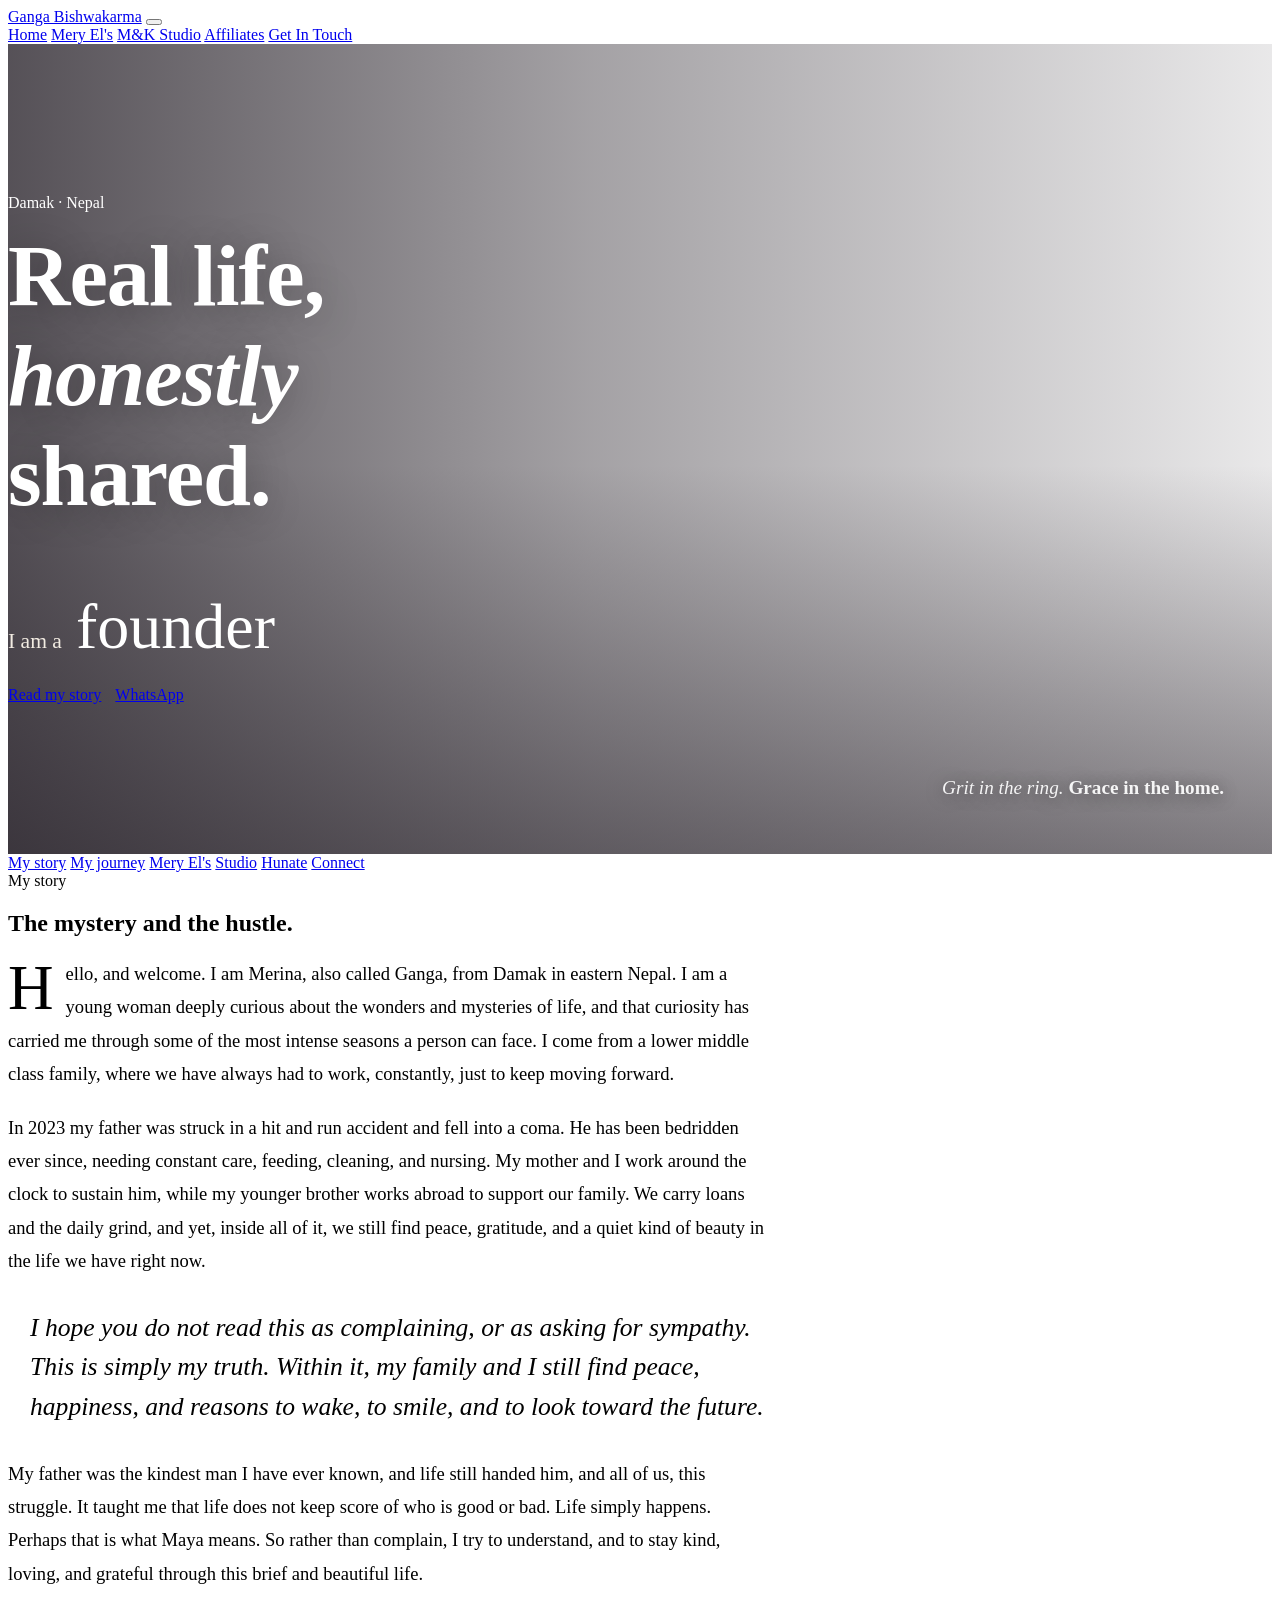
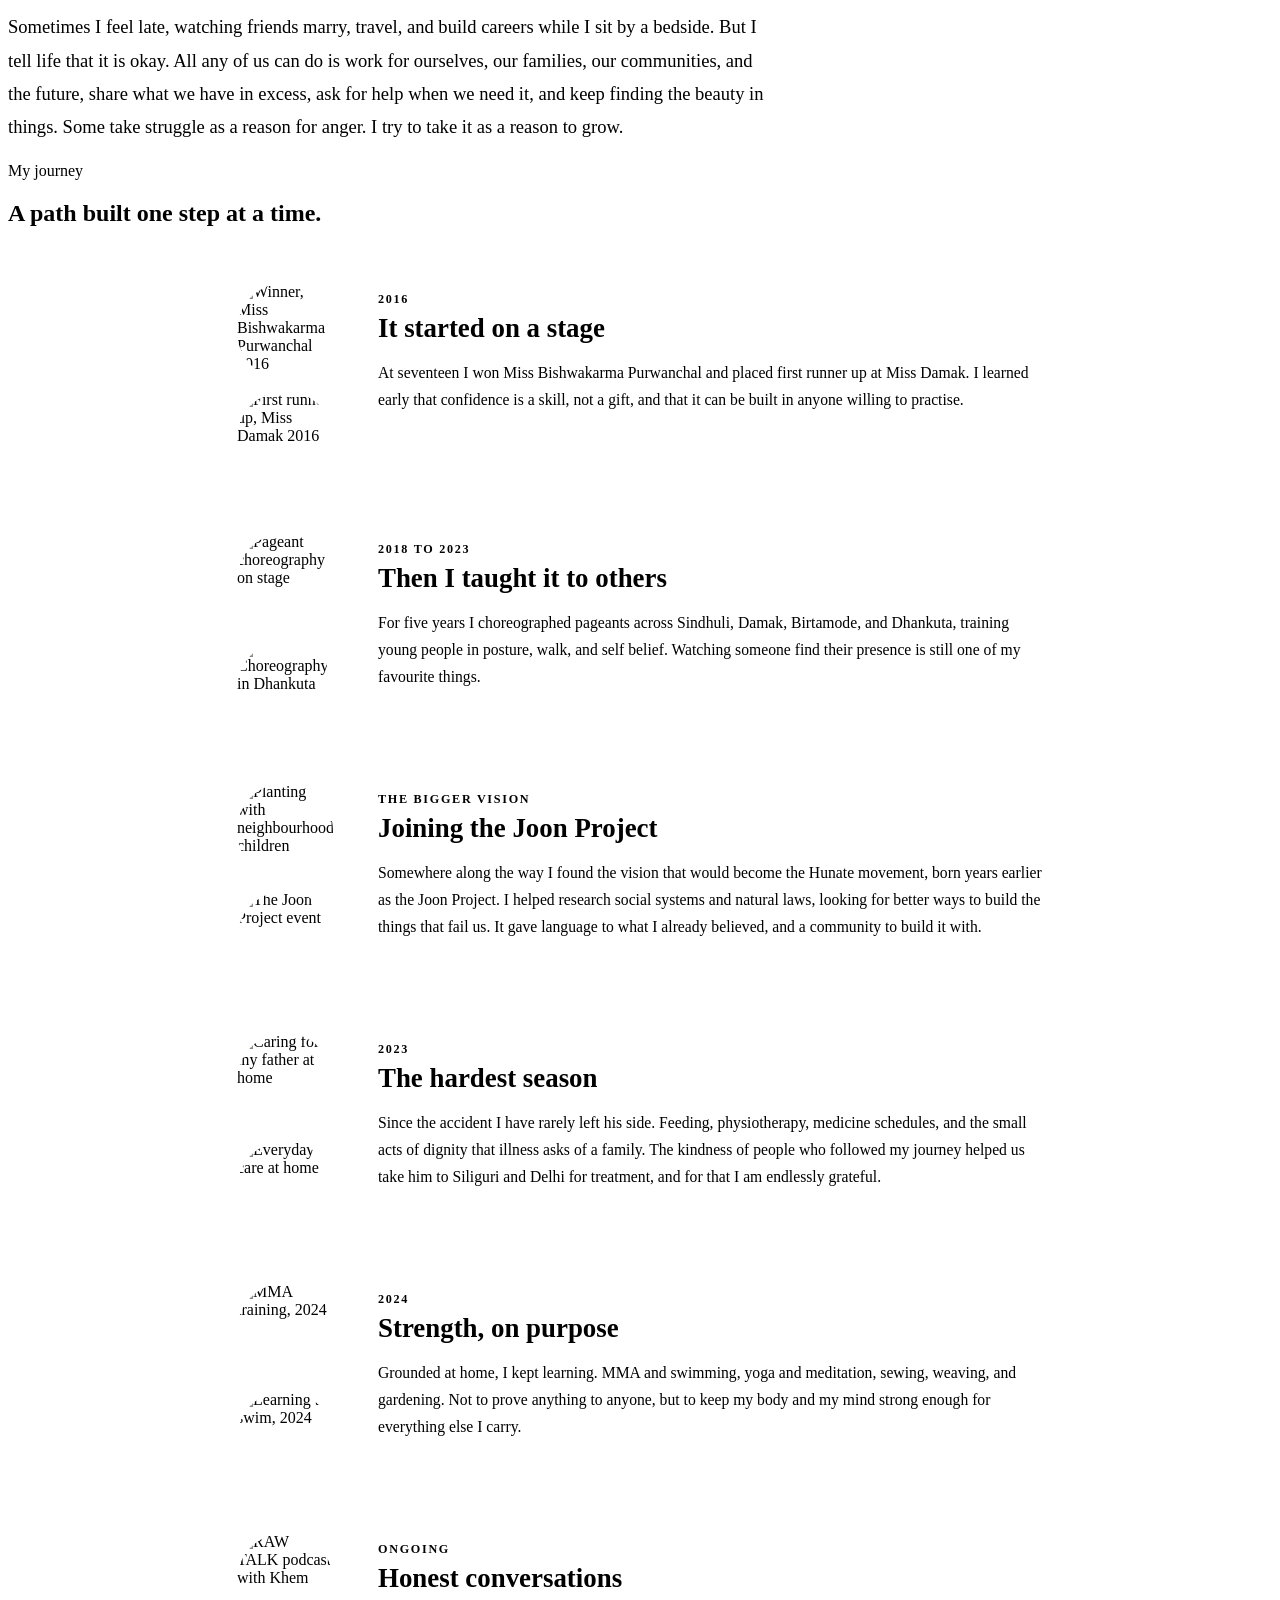
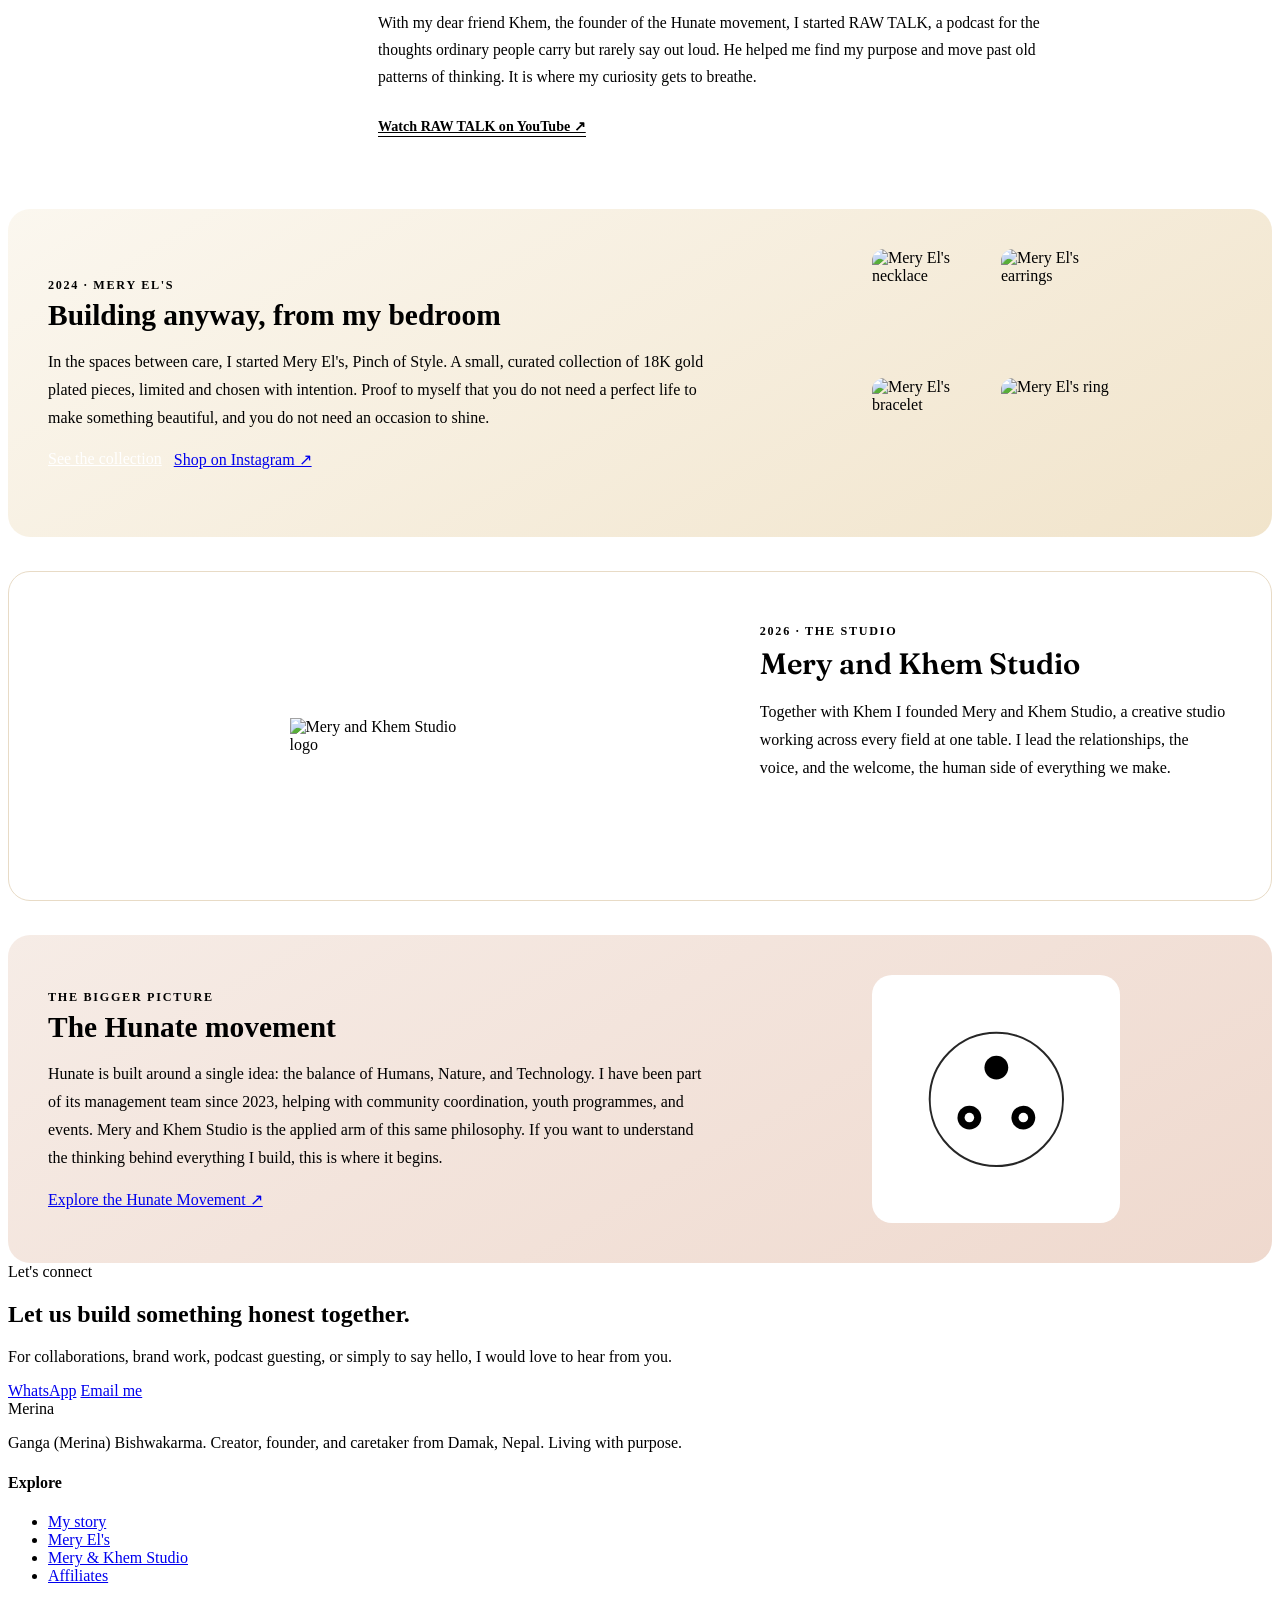
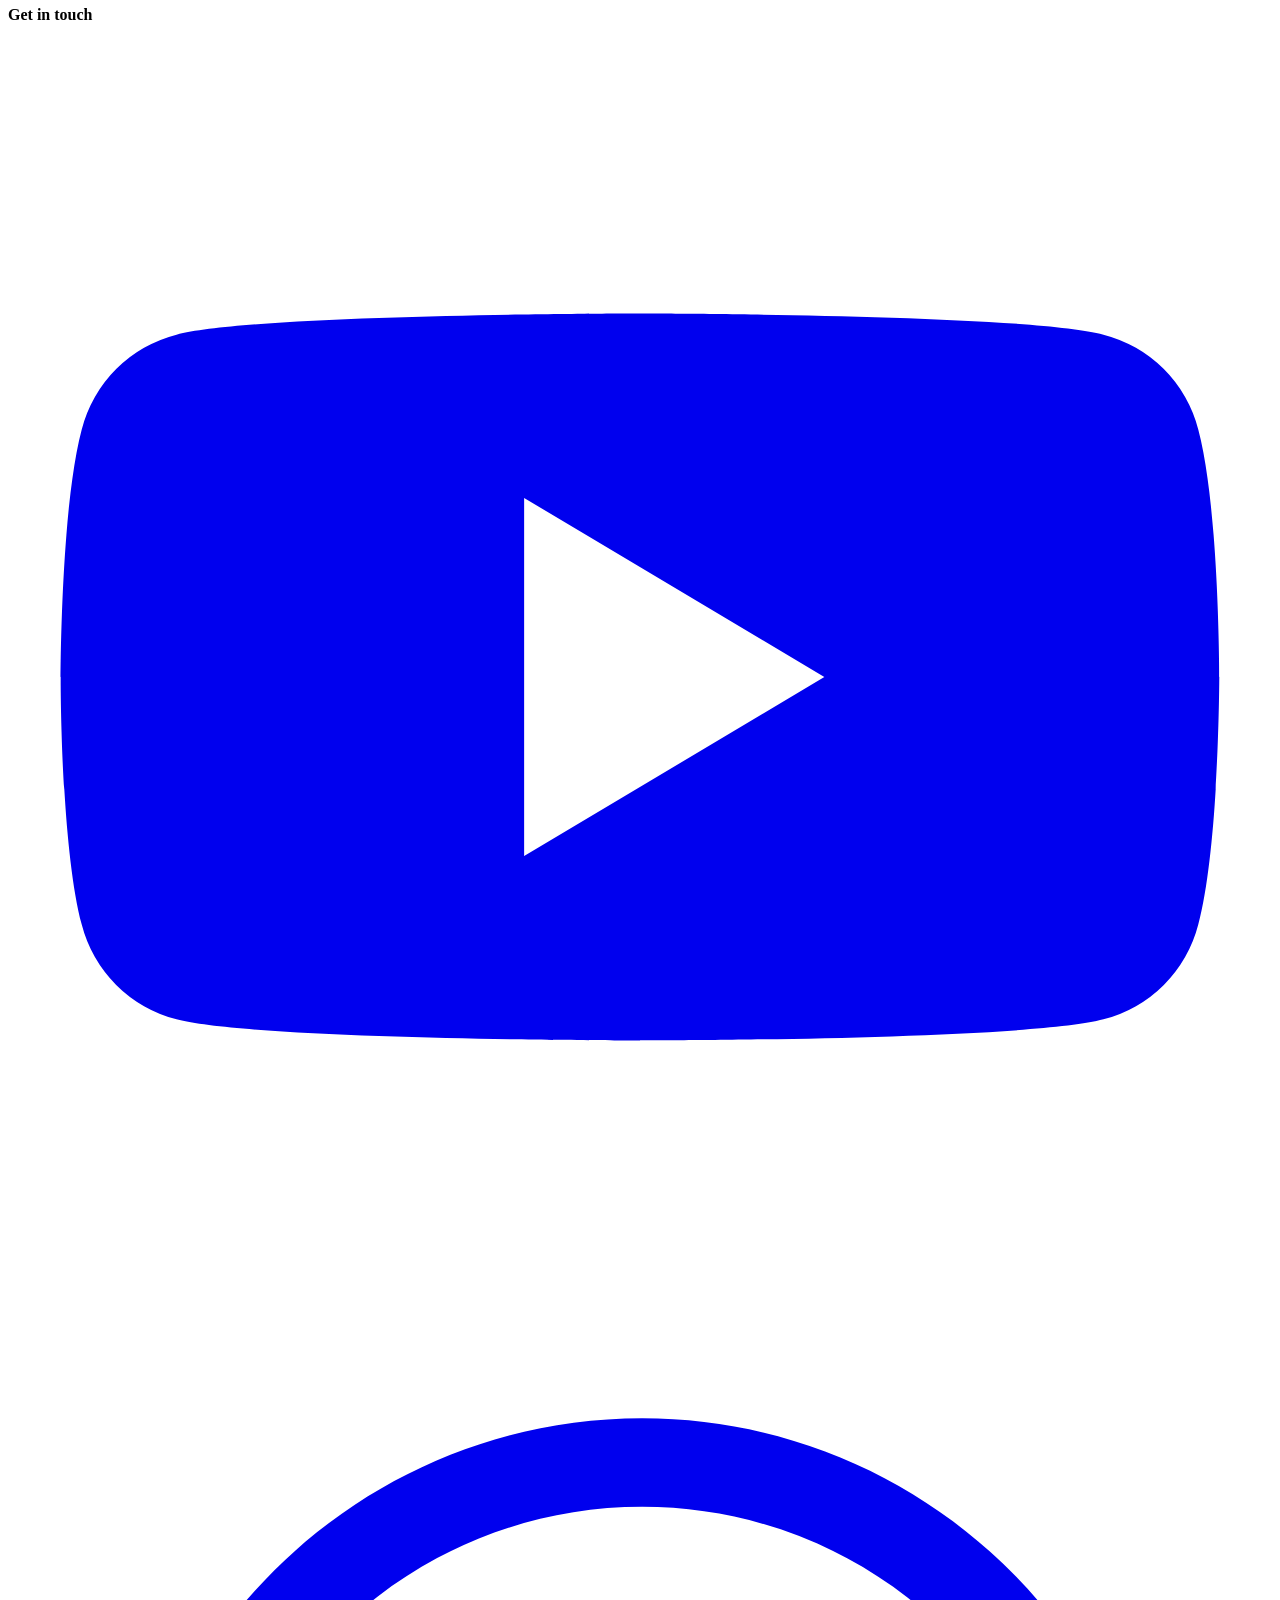
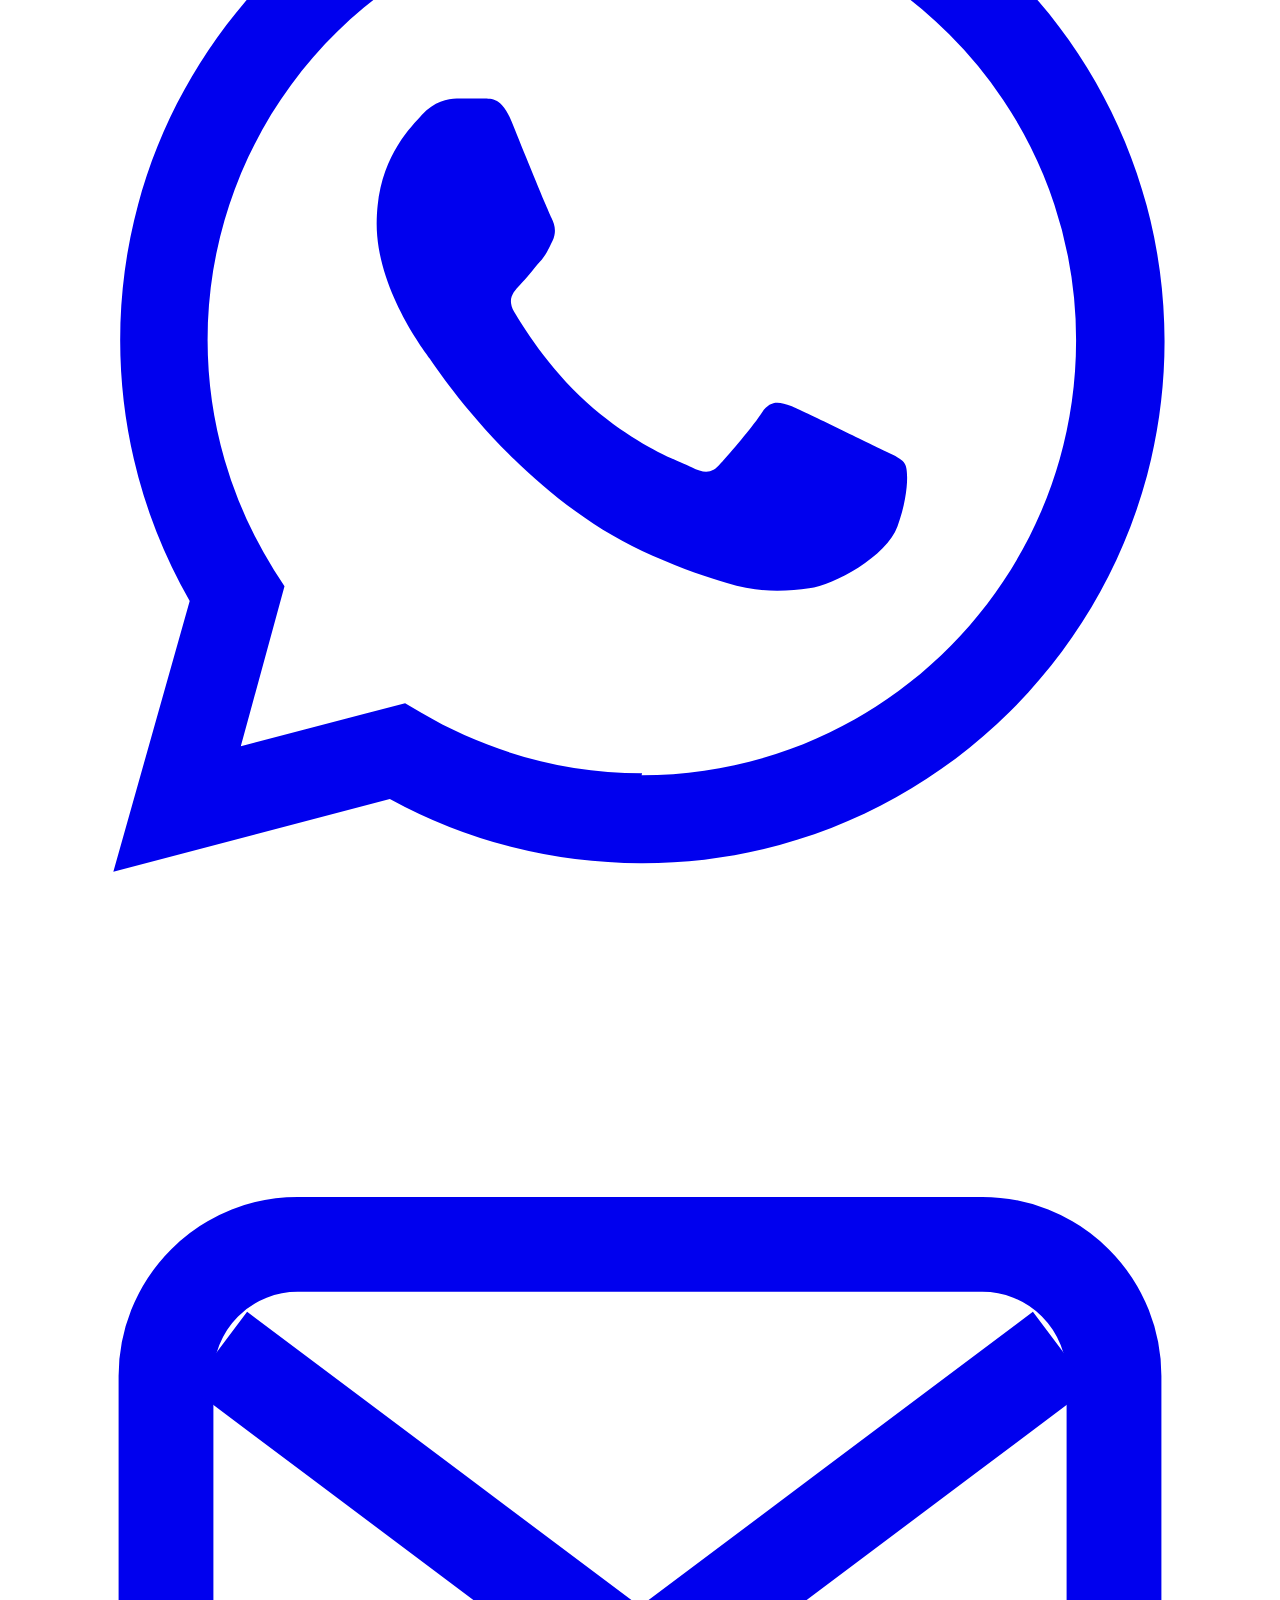
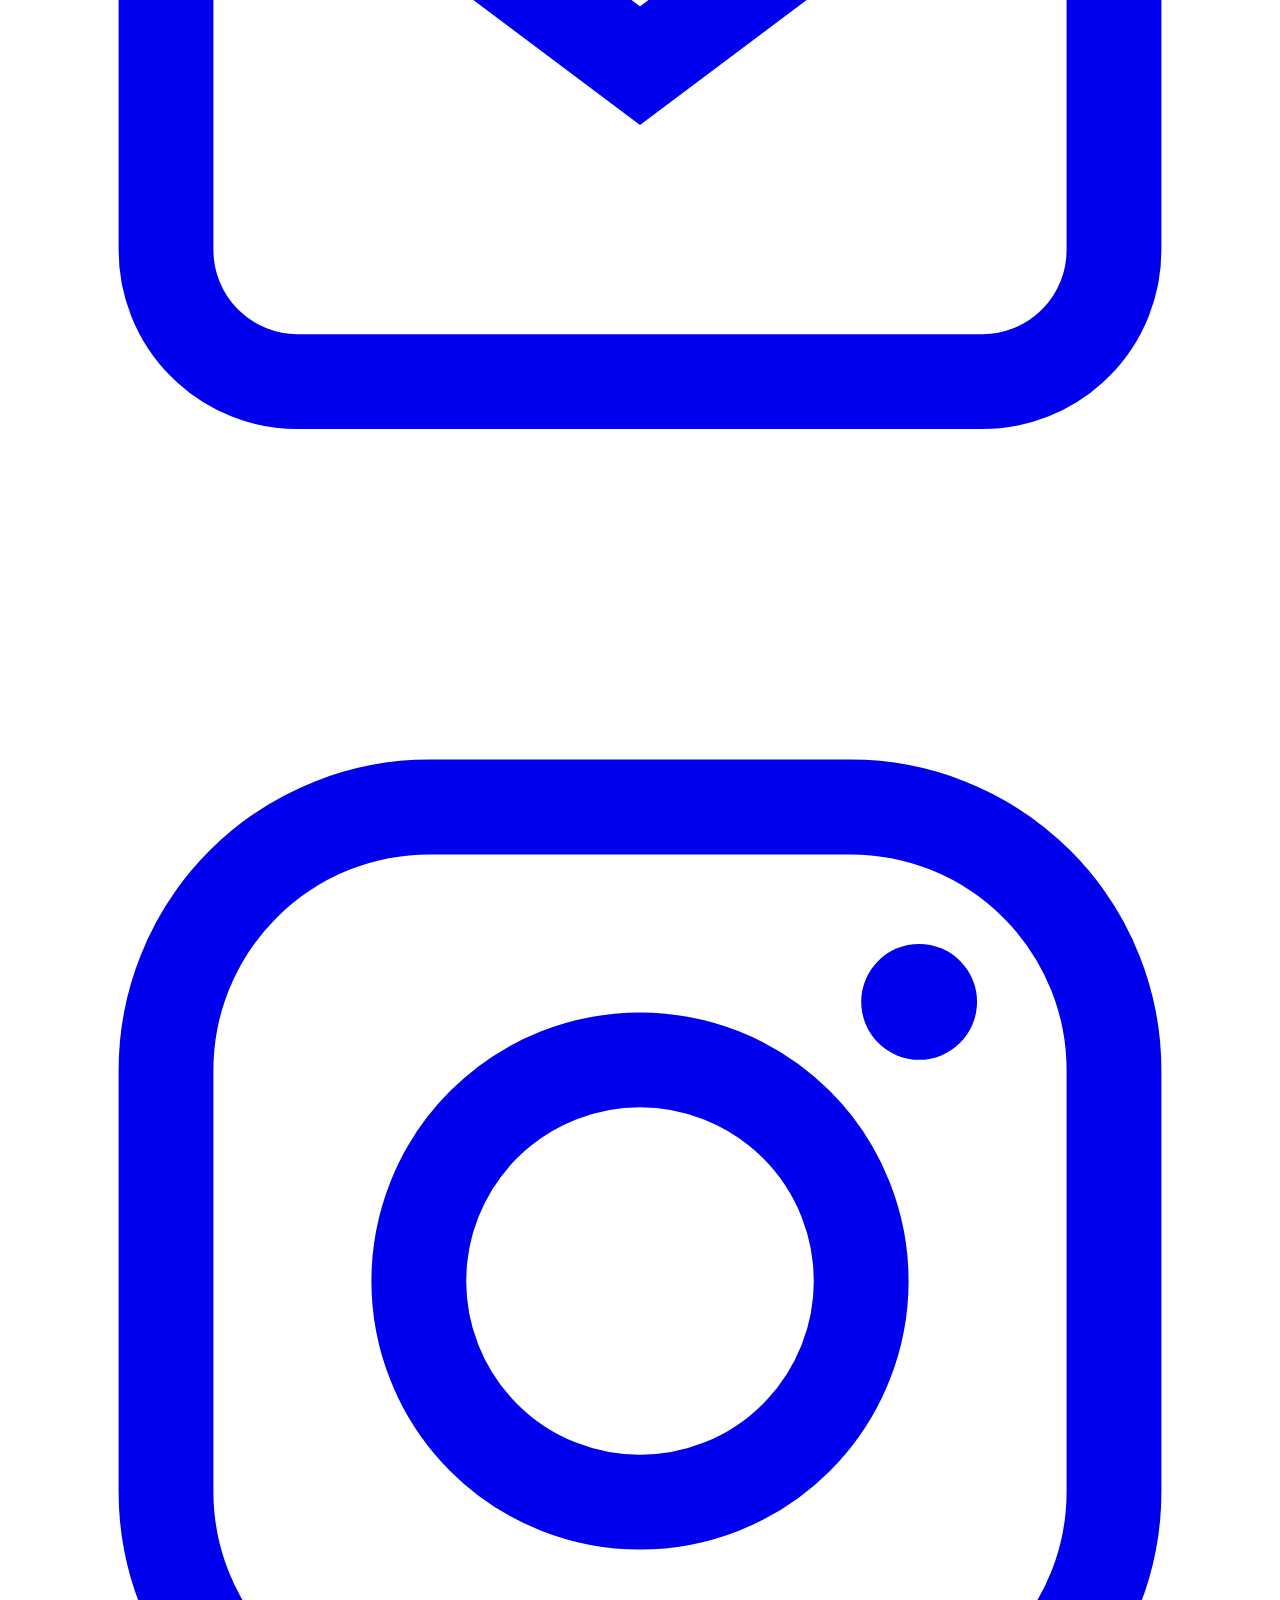
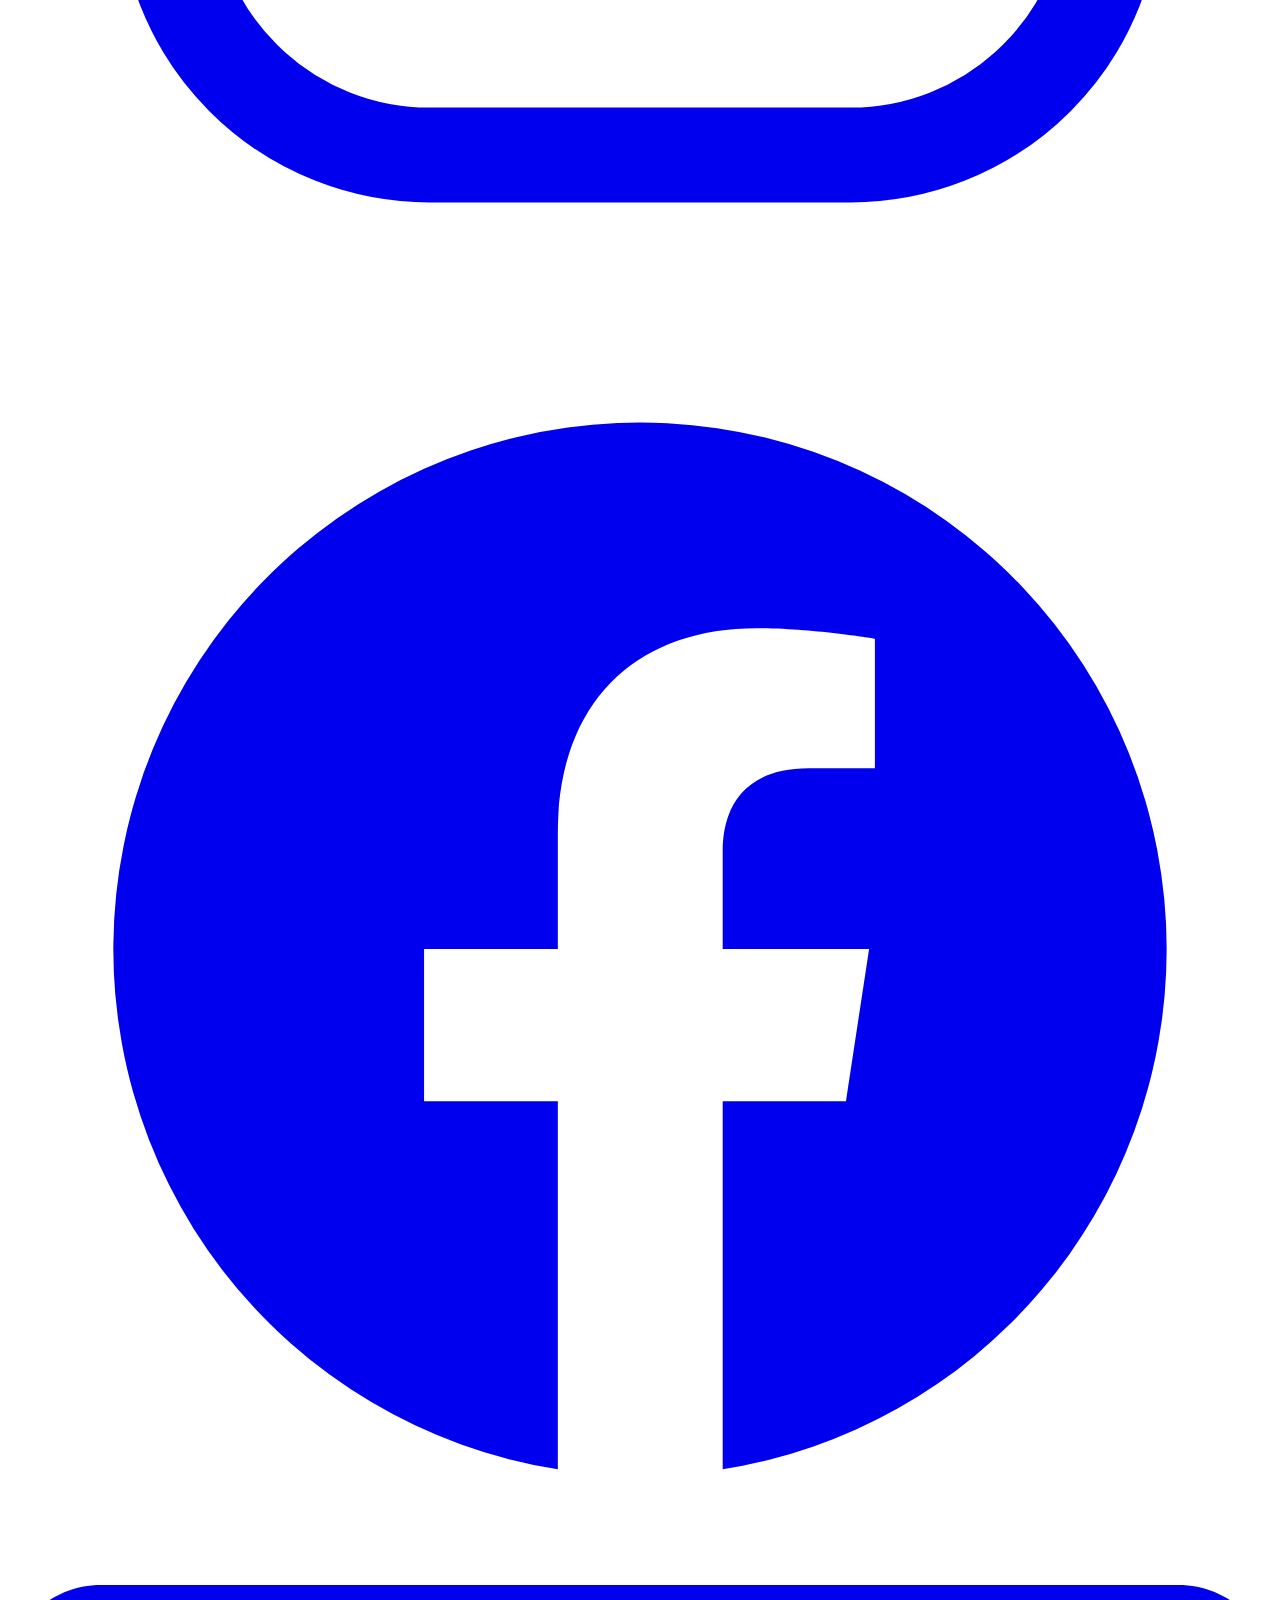
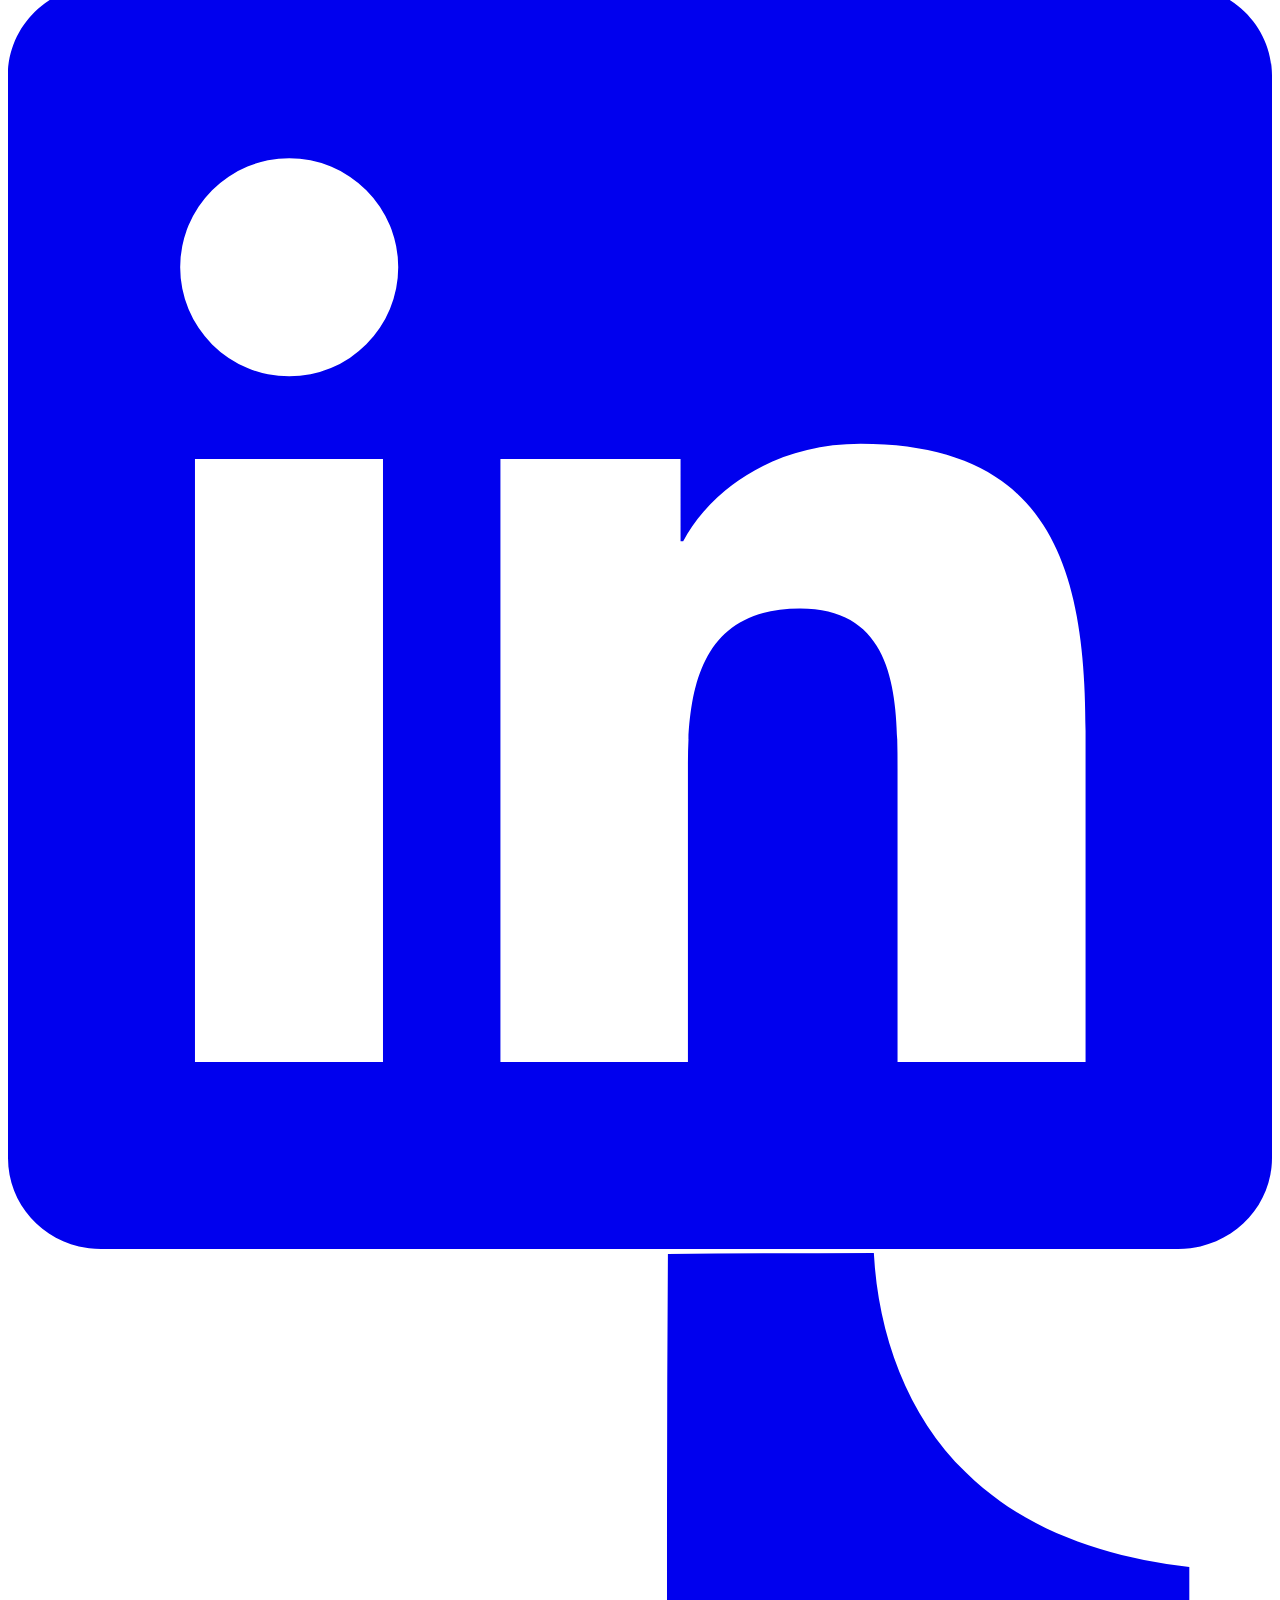
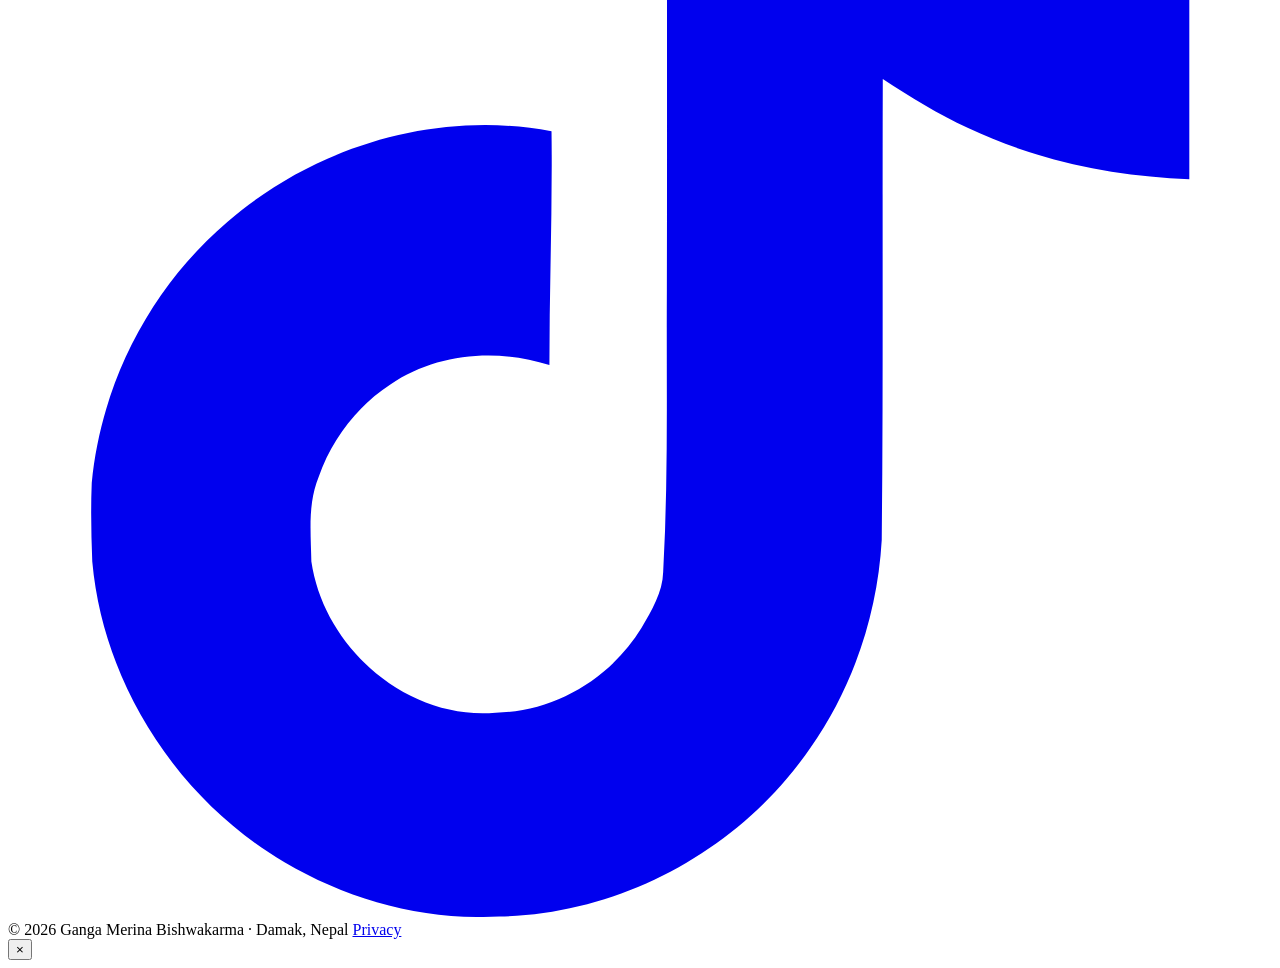
==== commit b32d58bb: "Add files via upload" ====
--- a/index.html
+++ b/index.html
@@ -3,792 +3,450 @@
 <head>
   <meta charset="UTF-8">
   <meta name="viewport" content="width=device-width, initial-scale=1.0">
-  <meta http-equiv="X-UA-Compatible" content="IE=edge">
-
-  <title>Ganga Bishwakarma | Podcast Host · Owner of Mery El's · Co-Founder of Mery &amp; Khem Studio</title>
-  <meta name="description" content="Official website of Ganga (Merina) Bishwakarma from Damak, Nepal. Podcast host of RAW TALK, owner of Mery El's, co-founder of Mery & Khem Studio.">
-  <meta name="keywords" content="Ganga Bishwakarma, Merina Bishwakarma, RAW TALK Nepal, Mery Els jewelry, Mery and Khem, Nepal creator, Damak Nepal, Hunate Movement, Nepal podcast">
+  <title>Ganga Bishwakarma (Merina) | Creator, Founder &amp; Caretaker · Damak, Nepal</title>
+  <meta name="description" content="Official website of Ganga (Merina) Bishwakarma from Damak, Nepal. Fashion and content creator, founder of Mery El's jewellery, co-founder of Mery and Khem Studio, caretaker and social worker. Real life, honestly shared.">
+  <meta name="keywords" content="Ganga Bishwakarma, Merina Bishwakarma, Mery Els, Mery and Khem Studio, Hunate, Nepal creator, Damak Nepal, jewellery Nepal, content creator Nepal">
   <meta name="author" content="Ganga Merina Bishwakarma">
-  <meta name="robots" content="index, follow, max-image-preview:large, max-snippet:-1, max-video-preview:-1">
+  <meta name="robots" content="index, follow, max-image-preview:large">
   <meta name="theme-color" content="#F3D5B5">
-  <meta name="application-name" content="Ganga Merina">
-  <meta name="mobile-web-app-capable" content="yes">
   <link rel="canonical" href="https://www.gangabishwakarma.com.np/">
 
-  <meta name="geo.region" content="NP-4">
-  <meta name="geo.placename" content="Damak, Jhapa, Nepal">
-  <meta name="geo.position" content="26.6548;87.6997">
-  <meta name="ICBM" content="26.6548, 87.6997">
+  <meta name="geo.region" content="NP-P1"><meta name="geo.placename" content="Damak, Jhapa, Nepal">
 
   <meta property="og:type" content="website">
   <meta property="og:url" content="https://www.gangabishwakarma.com.np/">
-  <meta property="og:title" content="Ganga Bishwakarma | Podcast Host · Owner of Mery El's">
-  <meta property="og:description" content="Podcast host of RAW TALK, owner of Mery El's, co-founder of Mery & Khem Studio. A journey of resilience and creativity from Damak, Nepal.">
-  <meta property="og:image" content="https://www.gangabishwakarma.com.np/images/og-cover.jpg">
-  <meta property="og:image:width" content="1200">
-  <meta property="og:image:height" content="630">
-  <meta property="og:image:alt" content="Ganga Merina Bishwakarma, Creator from Nepal">
+  <meta property="og:title" content="Ganga Bishwakarma (Merina) · Real life, honestly shared">
+  <meta property="og:description" content="Fashion and content creator, founder of Mery El's jewellery, co-founder of Mery and Khem Studio. From Damak, Nepal to wherever you are.">
+  <meta property="og:image" content="https://www.gangabishwakarma.com.np/assets/img/og-image.jpg">
+  <meta property="og:image:width" content="1200"><meta property="og:image:height" content="630">
   <meta property="og:locale" content="en_US">
   <meta property="og:site_name" content="Ganga Bishwakarma">
-
   <meta name="twitter:card" content="summary_large_image">
-  <meta name="twitter:title" content="Ganga Bishwakarma | Podcast Host · Owner of Mery El's">
-  <meta name="twitter:description" content="Podcast host of RAW TALK, owner of Mery El's, co-founder of Mery &amp; Khem Studio.">
-  <meta name="twitter:image" content="https://www.gangabishwakarma.com.np/images/og-cover.jpg">
-
-  <meta name="apple-mobile-web-app-capable" content="yes">
-  <meta name="apple-mobile-web-app-status-bar-style" content="default">
-  <meta name="apple-mobile-web-app-title" content="Ganga Merina">
-
-  <link rel="icon" type="image/png" sizes="32x32" href="images/favicon-32.png">
-  <link rel="icon" type="image/png" sizes="16x16" href="images/favicon-16.png">
-  <link rel="apple-touch-icon" sizes="180x180" href="images/apple-touch-icon.png">
-  <link rel="icon" type="image/png" sizes="192x192" href="images/icon-192.png">
-  <link rel="manifest" href="manifest.json">
+  <meta name="twitter:title" content="Ganga Bishwakarma (Merina) · Real life, honestly shared">
+  <meta name="twitter:description" content="Creator, founder of Mery El's, co-founder of Mery and Khem Studio.">
+  <meta name="twitter:image" content="https://www.gangabishwakarma.com.np/assets/img/og-image.jpg">
+
+  <link rel="icon" type="image/png" sizes="32x32" href="assets/img/favicon-32.png">
+  <link rel="icon" type="image/png" sizes="16x16" href="assets/img/favicon-16.png">
+  <link rel="apple-touch-icon" sizes="180x180" href="assets/img/apple-touch-icon.png">
+  <link rel="manifest" href="/manifest.json">
 
   <script type="application/ld+json">
   {
-    "@context": "https://schema.org",
-    "@graph": [
-      {
-        "@type": "Person",
-        "@id": "https://www.gangabishwakarma.com.np/#person",
-        "name": "Ganga Merina Bishwakarma",
-        "alternateName": "Merina Bishwakarma",
-        "url": "https://www.gangabishwakarma.com.np",
-        "image": "https://www.gangabishwakarma.com.np/images/merina.jpg",
-        "jobTitle": "Podcast Host, Owner, Co-Founder",
-        "description": "Podcast Host of RAW TALK, Owner of Mery El's, Co-Founder of Mery & Khem Studio. Based in Damak, Nepal.",
-        "address": { "@type": "PostalAddress", "addressLocality": "Damak", "addressRegion": "Province No. 1", "addressCountry": "NP" },
-        "email": "contact@gangabishwakarma.com.np",
-        "telephone": "+977-9817928622",
-        "sameAs": [
-          "https://www.youtube.com/@merinabishwakarma",
-          "https://www.facebook.com/merina.bishwakarma",
-          "https://www.instagram.com/merina.bishwakarma/",
-          "https://www.tiktok.com/@merina.bishwakarma",
-          "https://www.linkedin.com/in/ganga-bishwakarma/"
-        ]
-      }
+    "@context":"https://schema.org","@type":"Person",
+    "name":"Ganga Merina Bishwakarma","alternateName":"Merina Bishwakarma",
+    "url":"https://www.gangabishwakarma.com.np",
+    "jobTitle":"Content Creator, Founder, Caretaker",
+    "homeLocation":{"@type":"Place","name":"Damak, Jhapa, Nepal"},
+    "telephone":"+977-9817928622","email":"contact@gangabishwakarma.com.np",
+    "worksFor":{"@type":"Organization","name":"Mery and Khem Studio"},
+    "sameAs":[
+      "https://www.instagram.com/merina.bishwakarma/",
+      "https://www.instagram.com/meryels.pinchofstyle",
+      "https://www.youtube.com/@merinabishwakarma",
+      "https://www.facebook.com/merina.bishwakarma",
+      "https://www.linkedin.com/in/ganga-bishwakarma/"
     ]
   }
   </script>
 
   <link rel="preconnect" href="https://fonts.googleapis.com">
   <link rel="preconnect" href="https://fonts.gstatic.com" crossorigin>
-  <link href="https://fonts.googleapis.com/css2?family=Fraunces:ital,opsz,wght@0,9..144,400;0,9..144,500;0,9..144,600;0,9..144,700;1,9..144,500&family=Inter:wght@300;400;500;600&family=Passions+Conflict&family=Playfair+Display:ital,wght@0,400;0,500;0,600;0,700;1,500;1,600&family=Poppins:wght@300;400;500;600&display=swap" rel="stylesheet">
+  <link href="https://fonts.googleapis.com/css2?family=Fraunces:opsz,wght@9..144,500;9..144,600;9..144,700&family=Inter:wght@400;500;600&family=Passions+Conflict&family=Playfair+Display:ital,wght@0,400;0,500;0,600;0,700;1,500;1,600&family=Poppins:wght@300;400;500;600&display=swap" rel="stylesheet">
+  <link rel="stylesheet" href="assets/base.css">
 
   <style>
-    :root {
-      /* Merina personal brand - LOCKED */
-      --beige:        #F3D5B5;
-      --pink:         #FF8FA3;
-      --pink-deep:    #E85878;
-      --pink-dim:     rgba(255,143,163,0.18);
-      --charcoal:     #2C2C2C;
-      --lavender:     #CDB4DB;
-      --lavender-deep:#7A5C8F;
-      --lavender-dim: rgba(205,180,219,0.30);
-      --ivory:        #FAF9F6;
-
-      /* Mery El's brand */
-      --me-gold:  #C5A46D;
-      --me-cream: #F8F2E8;
-      --me-blush: #E8C9B5;
-
-      /* Mery & Khem Studio brand */
-      --studio-sindoor:  #B82820;
-      --studio-indigo:   #2D4A8E;
-      --studio-marigold: #E8A33D;
-      --studio-cream:    #F5EFE0;
-      --studio-offwhite: #FAF7EE;
-      --studio-body:     #1A1A1A;
-      --studio-stone:    #8A8A82;
-
-      /* Hunate Movement brand */
-      --hunate-prana:    #B83A2D;
-      --hunate-akasha:   #2D5A8E;
-      --hunate-manjusha: #D9C896;
-
-      /* Spacing - tightened (was 178/110/68, now 120/80/56) */
-      --sp-sm: 6px;  --sp-md: 10px; --sp-lg: 16px;
-      --sp-xl: 24px; --sp-2xl: 40px; --sp-3xl: 56px;
-      --sp-4xl: 80px; --sp-5xl: 120px;
-      --header-h: 70px;
-      --ease: cubic-bezier(0.25,0.46,0.45,0.94);
-
-      /* Radius */
-      --r-sm: 4px; --r-md: 8px; --r-lg: 14px; --r-pill: 999px;
+    :root { --accent: var(--pink); --accent-deep: var(--pink-deep); --page-bg: var(--beige); }
+    body.flagship { background: var(--ivory); }
+
+    /* ---- Hero ---- */
+    .hero { position:relative; min-height:90vh; display:flex; align-items:center; overflow:hidden; }
+    .hero::before { content:""; position:absolute; inset:0; transform:scale(1.05);
+        background:url("assets/img/hero-bg.webp") center 26%/cover no-repeat; }
+    .hero::after { content:""; position:absolute; inset:0; background:
+        linear-gradient(90deg, rgba(38,32,40,.78) 0%, rgba(38,32,40,.42) 46%, rgba(38,32,40,.10) 100%),
+        linear-gradient(0deg, rgba(38,32,40,.55), rgba(38,32,40,0) 48%); }
+    .hero .wrap { position:relative; z-index:2; color:#fff; }
+    .hero .eyebrow { color:var(--beige); }
+    .hero h1 { color:#fff; font-size:clamp(2.7rem,7.2vw,5.4rem); letter-spacing:-1px; max-width:13ch; margin-top:14px; text-shadow:0 4px 40px rgba(0,0,0,.3); }
+    .hero h1 em { font-style:italic; color:var(--pink); }
+    .hero-role { display:flex; align-items:baseline; gap:14px; margin-top:20px; flex-wrap:wrap; min-height:3.4rem; }
+    .hero-role .pre { font-weight:300; font-size:clamp(1.05rem,1.8vw,1.35rem); color:#F2ECE2; }
+    .hero-role .rot { font-family:var(--sign); color:var(--pink); font-size:clamp(2.7rem,5.2vw,4rem); line-height:.9;
+        transition:opacity .4s var(--ease), transform .4s var(--ease); }
+    .hero-role .rot.swap { opacity:0; transform:translateY(10px); }
+    .hero .cta-row { display:flex; flex-wrap:wrap; gap:14px; margin-top:30px; }
+    .hero-tag { position:absolute; right:clamp(20px,5vw,48px); bottom:36px; z-index:2; text-align:right;
+        font-family:var(--serif); font-style:italic; color:#fff; font-size:clamp(.95rem,1.6vw,1.2rem);
+        text-shadow:0 2px 16px rgba(0,0,0,.5); opacity:.92; }
+    .hero-tag b { color:var(--pink); font-style:normal; }
+
+    /* ---- Story ---- */
+    .story .wrap { max-width:760px; }
+    .story p { font-size:clamp(1.02rem,1.5vw,1.16rem); color:var(--charcoal); margin-top:20px; line-height:1.8; }
+    .story .first-letter::first-letter { font-family:var(--serif); font-size:3.4em; float:left; line-height:.8; padding:6px 12px 0 0; color:var(--pink-deep); }
+    .story .pullquote { font-family:var(--serif); font-style:italic; font-size:clamp(1.25rem,2.3vw,1.6rem); color:var(--pink-deep); line-height:1.55; margin:30px 0; padding-left:22px; border-left:3px solid var(--pink); }
+
+    /* ---- Journey (vertical timeline) ---- */
+    .journey { background:var(--beige-soft); }
+    .journey .sec-head { margin-bottom:clamp(34px,5vw,56px); }
+    .timeline { position:relative; max-width:820px; margin:0 auto; }
+    .timeline::before { content:""; position:absolute; left:54px; top:8px; bottom:8px; width:2px;
+        background:linear-gradient(var(--pink),var(--lavender)); opacity:.5; }
+    .tl-entry { position:relative; display:grid; grid-template-columns:110px 1fr; gap:clamp(18px,3vw,38px); align-items:start; margin-bottom:clamp(28px,4vw,46px); }
+    .tl-node { display:flex; flex-direction:column; gap:12px; align-items:center; position:relative; z-index:1; }
+    .circle { width:96px; height:96px; border-radius:50%; object-fit:cover; object-position:center 24%;
+        border:4px solid var(--beige-soft); box-shadow:0 0 0 2px var(--pink), 0 12px 26px -12px rgba(44,44,44,.5);
+        cursor:zoom-in; transition:transform .3s var(--ease); }
+    .circle:hover { transform:scale(1.06); }
+    .tl-year { font-family:var(--sans); font-weight:600; font-size:.76rem; letter-spacing:.14em; text-transform:uppercase; color:var(--pink-deep); }
+    .tl-text { padding-top:6px; }
+    .tl-text h3 { font-size:clamp(1.3rem,2.1vw,1.7rem); margin:6px 0 10px; }
+    .tl-text p { color:var(--graphite); line-height:1.72; font-size:.98rem; }
+    .jlink { display:inline-flex; align-items:center; gap:6px; margin-top:12px; font-weight:600; font-size:.88rem; color:var(--accent-deep); border-bottom:1.5px solid currentColor; padding-bottom:1px; }
+    .jlink:hover { color:var(--charcoal); }
+
+    /* ---- Feature chapters (current works) ---- */
+    .features { margin-top:clamp(40px,6vw,72px); display:flex; flex-direction:column; gap:clamp(22px,3vw,34px); }
+    .jrow { display:grid; grid-template-columns:1.4fr 1fr; gap:clamp(24px,4vw,52px); align-items:center; }
+    .jrow.alt .jtext { order:2; } .jrow.alt .jmedia { order:1; }
+    .jmedia { display:flex; justify-content:center; }
+    .jrow.feature { padding:clamp(24px,3.5vw,40px); border-radius:22px; box-shadow:var(--shadow-soft); }
+    .jrow.feature.f-gold   { background:linear-gradient(150deg,#FBF7EF,#F1E4CB); }
+    .jrow.feature.f-studio { background:var(--studio-cream); border:1px solid #E8DBC6; }
+    .jrow.feature.f-hunate { background:linear-gradient(150deg,#F6ECE6,#EFD9CE); }
+    .jrow.feature .tl-year { display:block; }
+    .f-gold .tl-year   { color:var(--me-gold-d); }
+    .f-studio .tl-year { color:var(--studio-sindoor); }
+    .f-hunate .tl-year { color:var(--hunate-prana); }
+    .jrow.feature h3 { font-size:clamp(1.4rem,2.3vw,1.85rem); margin:6px 0 12px; }
+    .f-studio h3 { font-family:"Fraunces",serif; font-weight:600; }
+    .jrow.feature p { color:var(--graphite); line-height:1.75; }
+    .jrow.feature .cta-row { display:flex; gap:12px; flex-wrap:wrap; margin-top:18px; }
+    .btn-gold   { background:var(--me-gold-d); color:#fff; }
+    .btn-gold:hover { transform:translateY(-2px); box-shadow:0 14px 30px -14px var(--me-gold-d); }
+    .btn-studio { background:var(--studio-sindoor); color:#fff; font-family:"Inter",sans-serif; }
+    .btn-studio:hover { transform:translateY(-2px); box-shadow:0 14px 30px -14px var(--studio-sindoor); }
+    /* square media boxes */
+    .feat-box { width:248px; height:248px; max-width:100%; border-radius:20px; display:flex; align-items:center; justify-content:center; background:#fff; box-shadow:var(--shadow-soft); }
+    .feat-box img { max-width:72%; max-height:72%; object-fit:contain; }
+    .feat-box .feat-mark { width:64%; height:64%; color:var(--hunate-prana); }
+    .me-grid { display:grid; grid-template-columns:1fr 1fr; gap:10px; width:248px; max-width:100%; }
+    .me-grid img { width:100%; aspect-ratio:1; object-fit:cover; border-radius:12px; box-shadow:var(--shadow-soft); cursor:zoom-in; transition:transform .3s var(--ease); }
+    .me-grid img:hover { transform:scale(1.04); }
+    .studio-dots { display:flex; gap:9px; margin-top:14px; }
+    .studio-dots span { width:12px; height:12px; border-radius:50%; }
+
+    @media (max-width:860px){
+      .hero { min-height:84vh; }
+      .hero::after { background:
+        linear-gradient(0deg, rgba(38,32,40,.78), rgba(38,32,40,.30) 60%),
+        linear-gradient(90deg, rgba(38,32,40,.35), rgba(38,32,40,.15)); }
+      .hero-tag { position:static; text-align:left; margin-top:26px; opacity:1; }
     }
-
-    *, *::before, *::after { margin: 0; padding: 0; box-sizing: border-box; }
-    html { scroll-behavior: smooth; font-size: 16px; }
-    body { font-family: 'Poppins', sans-serif; background: var(--beige); color: var(--charcoal); line-height: 1.75; overflow-x: hidden; -webkit-font-smoothing: antialiased; }
-    img { display: block; max-width: 100%; }
-    a { color: inherit; }
-    ul { list-style: none; }
-
-    /* Reveal */
-    .reveal { opacity: 0; transform: translateY(28px); transition: opacity 0.8s var(--ease), transform 0.8s var(--ease); }
-    .reveal.in { opacity: 1; transform: translateY(0); }
-    .delay-1 { transition-delay: 0.1s; }
-    .delay-2 { transition-delay: 0.2s; }
-    .delay-3 { transition-delay: 0.3s; }
-
-    /* Scroll progress */
-    .progress { position: fixed; top: 0; left: 0; height: 2px; width: 0; background: var(--pink); z-index: 9999; transition: width 0.1s linear; }
-
-    /* Back to top */
-    .to-top { position: fixed; bottom: 28px; left: 28px; z-index: 8000; width: 44px; height: 44px; border-radius: 50%; background: var(--ivory); border: 1px solid rgba(255,143,163,0.40); display: flex; align-items: center; justify-content: center; cursor: pointer; opacity: 0; transform: translateY(12px); transition: opacity 0.3s, transform 0.3s, border-color 0.3s, background 0.3s; pointer-events: none; box-shadow: 0 4px 12px rgba(0,0,0,0.05); }
-    .to-top.show { opacity: 1; transform: translateY(0); pointer-events: all; }
-    .to-top:hover { border-color: var(--pink); background: var(--pink); }
-    .to-top:hover svg { fill: #fff; }
-    .to-top svg { width: 16px; height: 16px; fill: var(--pink); transition: fill 0.3s; }
-
-    /* Containers */
-    .container { max-width: 1100px; margin: 0 auto; padding: 0 var(--sp-2xl); }
-    .container-narrow { max-width: 720px; margin: 0 auto; padding: 0 var(--sp-2xl); }
-    .section-pad { padding: var(--sp-5xl) 0; }
-
-    /* Typography */
-    h1, h2, h3, h4 { font-family: 'Playfair Display', serif; font-weight: 600; line-height: 1.2; color: var(--charcoal); }
-    .label { font-family: 'Poppins', sans-serif; font-size: 0.7rem; font-weight: 500; letter-spacing: 0.22em; text-transform: uppercase; color: var(--pink-deep); }
-    .label-line { display: inline-flex; align-items: center; gap: var(--sp-lg); }
-    .label-line::before { content: ''; width: 32px; height: 1px; background: var(--pink); }
-    .h-xl { font-size: clamp(2.6rem, 7vw, 4.6rem); font-weight: 700; line-height: 1.05; letter-spacing: -0.01em; }
-    .h-lg { font-size: clamp(2rem, 4.8vw, 3.2rem); font-weight: 700; line-height: 1.15; }
-    .h-md { font-size: clamp(1.5rem, 3vw, 2.1rem); font-weight: 600; }
-    em.pink { color: var(--pink-deep); font-style: italic; }
-    em.lav  { color: var(--lavender-deep); font-style: italic; }
-
-    /* Floral divider */
-    .floral-divider { display: flex; align-items: center; justify-content: center; gap: var(--sp-lg); margin: var(--sp-2xl) auto; max-width: 240px; }
-    .floral-divider::before, .floral-divider::after { content: ''; flex: 1; height: 1px; background: linear-gradient(to right, transparent, rgba(255,143,163,0.5), transparent); }
-    .floral-divider span { color: var(--pink); font-size: 0.85rem; opacity: 0.85; transform: translateY(-1px); }
-
-    /* Header */
-    header.site { position: fixed; top: 0; width: 100%; z-index: 1000; height: var(--header-h); background: rgba(243,213,181,0.92); backdrop-filter: blur(16px) saturate(180%); -webkit-backdrop-filter: blur(16px) saturate(180%); border-bottom: 1px solid rgba(255,143,163,0.18); display: flex; align-items: center; transition: background 0.3s, box-shadow 0.3s; }
-    header.site.scrolled { background: rgba(243,213,181,0.98); box-shadow: 0 4px 24px rgba(0,0,0,0.04); }
-    .nav { display: flex; justify-content: space-between; align-items: center; width: 100%; }
-    .brand { font-family: 'Playfair Display', serif; font-size: 1.18rem; font-weight: 700; color: var(--charcoal); text-decoration: none; letter-spacing: 0.01em; }
-    .brand em { color: var(--pink-deep); font-style: italic; font-weight: 500; }
-    .nav-links { display: flex; align-items: center; gap: var(--sp-xl); }
-    .nav-links a { text-decoration: none; color: var(--charcoal); font-size: 0.9rem; font-weight: 400; position: relative; transition: color 0.3s; }
-    .nav-links a::after { content: ''; position: absolute; bottom: -3px; left: 0; width: 0; height: 1px; background: var(--pink); transition: width 0.35s var(--ease); }
-    .nav-links a:hover { color: var(--pink-deep); }
-    .nav-links a:hover::after { width: 100%; }
-    .nav-links a.active { color: var(--pink-deep); font-weight: 500; }
-    .nav-links a.active::after { width: 100%; }
-    .nav-links a.book { background: var(--charcoal); color: var(--ivory); padding: 9px 20px; font-size: 0.84rem; border-radius: var(--r-md); transition: background 0.3s, transform 0.2s; }
-    .nav-links a.book:hover { background: var(--pink-deep); transform: translateY(-1px); }
-    .nav-links a.book::after { display: none; }
-
-    /* Hamburger */
-    .burger { display: none; flex-direction: column; gap: 5px; cursor: pointer; padding: 10px; background: none; border: none; z-index: 1100; }
-    .burger span { display: block; width: 24px; height: 2px; background: var(--charcoal); transition: transform 0.3s, opacity 0.3s; transform-origin: center; border-radius: 2px; }
-    .burger.open span:nth-child(1) { transform: translateY(7px) rotate(45deg); }
-    .burger.open span:nth-child(2) { opacity: 0; }
-    .burger.open span:nth-child(3) { transform: translateY(-7px) rotate(-45deg); }
-
-    /* Mobile nav */
-    .mobile-nav { display: none; position: fixed; top: var(--header-h); left: 0; width: 100%; height: calc(100vh - var(--header-h)); background: rgba(243,213,181,0.99); backdrop-filter: blur(20px); z-index: 999; flex-direction: column; align-items: center; justify-content: center; gap: var(--sp-xl); }
-    .mobile-nav.open { display: flex; }
-    .mobile-nav a { font-size: 1.5rem; font-family: 'Playfair Display', serif; text-decoration: none; color: var(--charcoal); font-weight: 600; transition: color 0.3s; }
-    .mobile-nav a:hover { color: var(--pink-deep); }
-    .mobile-nav a.book { background: var(--charcoal); color: var(--ivory); padding: 12px 28px; font-size: 1rem; font-family: 'Poppins', sans-serif; font-weight: 500; border-radius: var(--r-md); }
-
-    /* Hero */
-    #hero { min-height: 100vh; padding-top: var(--header-h); display: flex; align-items: center; position: relative; overflow: hidden; background: var(--beige); }
-    .hero-content { position: relative; z-index: 2; padding: var(--sp-4xl) 0 var(--sp-4xl); text-align: center; }
-    .hero-photo { width: 200px; height: 200px; border-radius: 50%; object-fit: cover; margin: 0 auto var(--sp-xl); border: 4px solid var(--pink); box-shadow: 0 16px 44px rgba(255,143,163,0.28), 0 0 0 12px rgba(255,143,163,0.08); }
-    .hero-name { font-family: 'Playfair Display', serif; font-weight: 700; font-size: clamp(2.4rem, 6.6vw, 4.4rem); line-height: 1.1; color: var(--charcoal); margin-bottom: var(--sp-md); letter-spacing: -0.01em; }
-    .hero-name em { color: var(--pink-deep); font-style: italic; font-weight: 500; }
-    .hero-cursive { font-family: 'Passions Conflict', cursive; font-size: clamp(3rem, 8vw, 5rem); color: var(--pink-deep); line-height: 1; margin: var(--sp-md) 0 var(--sp-lg); font-weight: 400; }
-    .hero-pillars { font-size: 0.88rem; color: var(--charcoal); letter-spacing: 0.22em; text-transform: uppercase; margin-bottom: var(--sp-sm); font-weight: 500; }
-    .hero-pillars span { color: var(--pink-deep); margin: 0 6px; }
-    .hero-roles { font-family: 'Playfair Display', serif; font-style: italic; font-size: 0.96rem; color: var(--charcoal); opacity: 0.85; max-width: 540px; margin: 0 auto var(--sp-xl); line-height: 1.7; }
-    .hero-roles span { color: var(--pink-deep); font-style: normal; margin: 0 6px; }
-    .hero-cta { display: inline-flex; align-items: center; gap: var(--sp-md); background: var(--charcoal); color: var(--ivory); padding: 15px 30px; font-family: 'Poppins', sans-serif; font-size: 0.94rem; font-weight: 500; text-decoration: none; border-radius: var(--r-md); border: 1px solid var(--charcoal); transition: background 0.3s, border-color 0.3s, transform 0.2s, box-shadow 0.3s; margin-top: var(--sp-sm); }
-    .hero-cta:hover { background: var(--pink-deep); border-color: var(--pink-deep); transform: translateY(-2px); box-shadow: 0 14px 34px rgba(232,88,120,0.28); }
-    .hero-cta svg { width: 18px; height: 18px; fill: currentColor; }
-    .scroll-hint { position: absolute; bottom: 22px; left: 50%; transform: translateX(-50%); display: flex; flex-direction: column; align-items: center; gap: var(--sp-sm); opacity: 0.55; }
-    .scroll-hint span { font-size: 0.66rem; letter-spacing: 0.22em; color: var(--charcoal); text-transform: uppercase; font-weight: 500; }
-    .scroll-arrow { width: 1px; height: 32px; background: linear-gradient(to bottom, var(--pink), transparent); }
-
-    /* Studio - PROMOTED to section 2 */
-    #studio { background: var(--studio-cream); padding: var(--sp-5xl) 0; position: relative; font-family: 'Inter', sans-serif; color: var(--studio-body); }
-    #studio::before { content: ''; position: absolute; top: 0; left: 0; right: 0; height: 4px; background: var(--studio-marigold); }
-    #studio h1, #studio h2, #studio h3, #studio h4 { font-family: 'Fraunces', serif; color: var(--studio-sindoor); font-weight: 600; }
-    .studio-head { text-align: center; margin-bottom: var(--sp-3xl); }
-    .studio-logo { max-width: 340px; margin: 0 auto var(--sp-lg); display: block; }
-    .studio-tag { font-family: 'Fraunces', serif; font-style: italic; font-size: 1.22rem; color: var(--studio-indigo); font-weight: 500; margin-bottom: var(--sp-sm); }
-    .studio-sub { font-size: 1rem; color: var(--studio-stone); font-weight: 500; margin-bottom: var(--sp-xl); font-style: italic; }
-    .studio-marigold-rule { width: 60px; height: 2px; background: var(--studio-marigold); margin: var(--sp-lg) auto; border-radius: 2px; }
-    .studio-intro { max-width: 680px; margin: 0 auto; }
-    .studio-intro p { font-size: 1.02rem; line-height: 1.85; color: var(--studio-body); margin-bottom: var(--sp-lg); }
-    .studio-intro p strong { color: var(--studio-sindoor); font-weight: 600; }
-    .studio-tagline-strong { font-family: 'Fraunces', serif; font-style: italic; font-size: 1.28rem; text-align: center; color: var(--studio-indigo); margin: var(--sp-3xl) 0; padding: var(--sp-lg) 0; border-top: 1px solid rgba(184,40,32,0.15); border-bottom: 1px solid rgba(184,40,32,0.15); }
-    .categories-head { text-align: center; margin: var(--sp-3xl) 0 var(--sp-xl); }
-    .categories-head h3 { font-size: 1.7rem; margin-bottom: var(--sp-sm); }
-    .categories-head p { color: var(--studio-stone); font-size: 0.96rem; max-width: 620px; margin: 0 auto; }
-    .cat-grid { display: grid; grid-template-columns: repeat(3, 1fr); gap: var(--sp-lg); margin-top: var(--sp-xl); }
-    .cat-card { background: var(--studio-offwhite); padding: var(--sp-lg) var(--sp-xl); border: 1px solid rgba(184,40,32,0.08); border-radius: var(--r-md); transition: transform 0.3s, box-shadow 0.3s; }
-    .cat-card:hover { transform: translateY(-3px); box-shadow: 0 10px 30px rgba(184,40,32,0.08); }
-    .cat-num { font-family: 'Fraunces', serif; font-size: 0.92rem; color: var(--studio-marigold); font-weight: 600; margin-bottom: var(--sp-sm); }
-    .cat-name { font-family: 'Fraunces', serif; font-size: 1.08rem; color: var(--studio-sindoor); font-weight: 600; margin-bottom: var(--sp-sm); line-height: 1.3; }
-    .cat-desc { font-size: 0.86rem; color: var(--studio-body); line-height: 1.65; }
-    .how-we-work { background: var(--studio-offwhite); border-left: 3px solid var(--studio-marigold); border-radius: 0 var(--r-md) var(--r-md) 0; padding: var(--sp-xl) var(--sp-2xl); margin: var(--sp-3xl) 0; }
-    .how-we-work h3 { font-size: 1.4rem; margin-bottom: var(--sp-lg); color: var(--studio-sindoor); }
-    .how-we-work-grid { display: grid; grid-template-columns: 1fr 1fr 1fr; gap: var(--sp-xl); }
-    .how-item h4 { font-size: 1rem; margin-bottom: var(--sp-sm); color: var(--studio-indigo); font-weight: 600; }
-    .how-item p { font-size: 0.9rem; line-height: 1.7; color: var(--studio-body); }
-
-    /* Studio CTAs - rearranged: Book a Call on its own row, WhatsApps together below */
-    .studio-cta { text-align: center; margin-top: var(--sp-3xl); }
-    .studio-cta h3 { font-size: 1.5rem; margin-bottom: var(--sp-md); }
-    .studio-cta p.lead-text { font-size: 0.98rem; color: var(--studio-stone); max-width: 540px; margin: 0 auto var(--sp-xl); }
-    .studio-cta-primary-row { display: flex; justify-content: center; margin-bottom: var(--sp-md); }
-    .studio-cta-wa-row { display: flex; justify-content: center; gap: var(--sp-md); flex-wrap: wrap; }
-    .studio-cta-book, .studio-cta-wa { display: inline-flex; align-items: center; gap: var(--sp-md); padding: 14px 28px; font-family: 'Inter', sans-serif; font-size: 0.95rem; font-weight: 500; text-decoration: none; border-radius: var(--r-md); border: 1px solid; transition: transform 0.2s, background 0.3s, border-color 0.3s, box-shadow 0.3s; }
-    .studio-cta-book svg, .studio-cta-wa svg { width: 20px; height: 20px; fill: currentColor; }
-    .studio-cta-book { background: var(--studio-sindoor); color: #fff; border-color: var(--studio-sindoor); }
-    .studio-cta-book:hover { background: var(--studio-indigo); border-color: var(--studio-indigo); transform: translateY(-2px); box-shadow: 0 14px 34px rgba(184,40,32,0.28); }
-    .studio-cta-wa { background: #25D366; color: #fff; border-color: #25D366; }
-    .studio-cta-wa:hover { background: #1da851; border-color: #1da851; transform: translateY(-2px); box-shadow: 0 14px 34px rgba(37,211,102,0.30); }
-
-    .studio-cross-wrap { margin-top: var(--sp-2xl); text-align: center; }
-    .studio-cross-wrap .lead { font-size: 0.92rem; color: var(--studio-stone); margin-bottom: var(--sp-md); font-style: italic; font-family: 'Fraunces', serif; }
-    .studio-cross-link { display: inline-flex; align-items: center; gap: var(--sp-2xl); padding: 20px 28px; background: var(--studio-offwhite); border: 1px solid var(--studio-indigo); border-radius: var(--r-md); text-decoration: none; transition: all 0.35s; max-width: 520px; }
-    .studio-cross-link:hover { background: var(--studio-indigo); transform: translateY(-3px); box-shadow: 0 22px 50px rgba(45,74,142,0.22); }
-    .cross-text { text-align: left; }
-    .cross-label { display: block; font-family: 'Inter', sans-serif; font-size: 0.66rem; letter-spacing: 0.18em; color: var(--studio-marigold); text-transform: uppercase; font-weight: 600; margin-bottom: 4px; transition: color 0.3s; }
-    .cross-name { display: block; font-family: 'Fraunces', serif; font-size: 1.16rem; color: var(--studio-sindoor); font-weight: 600; line-height: 1.2; transition: color 0.3s; }
-    .cross-tag { display: block; font-family: 'Inter', sans-serif; font-size: 0.8rem; color: var(--studio-stone); margin-top: 4px; transition: color 0.3s; }
-    .cross-arrow { font-family: 'Fraunces', serif; font-size: 1.5rem; color: var(--studio-indigo); transition: transform 0.35s, color 0.3s; line-height: 1; }
-    .studio-cross-link:hover .cross-name  { color: var(--studio-offwhite); }
-    .studio-cross-link:hover .cross-label { color: var(--studio-marigold); }
-    .studio-cross-link:hover .cross-tag   { color: rgba(255,255,255,0.85); }
-    .studio-cross-link:hover .cross-arrow { transform: translateX(6px); color: var(--studio-offwhite); }
-
-    /* Mery El's - simplified visual */
-    #meryels { background: var(--me-cream); padding: var(--sp-5xl) 0; text-align: center; }
-    .me-logo { max-width: 190px; margin: 0 auto var(--sp-md); display: block; }
-    .me-caption { font-family: 'Playfair Display', serif; font-style: italic; font-size: 1.08rem; color: var(--me-gold); margin-bottom: var(--sp-xl); letter-spacing: 0.04em; }
-    .me-divider { width: 48px; height: 1px; background: var(--me-gold); margin: var(--sp-lg) auto; }
-    .me-intro { max-width: 520px; margin: 0 auto var(--sp-xl); font-size: 0.98rem; line-height: 1.85; color: var(--charcoal); }
-    .me-cta { display: inline-flex; align-items: center; gap: var(--sp-md); background: var(--me-gold); color: #fff; padding: 13px 26px; font-family: 'Poppins', sans-serif; font-size: 0.92rem; font-weight: 500; text-decoration: none; border: 1px solid var(--me-gold); border-radius: var(--r-md); transition: background 0.3s, transform 0.2s, box-shadow 0.3s; }
-    .me-cta:hover { background: var(--charcoal); border-color: var(--charcoal); transform: translateY(-2px); box-shadow: 0 14px 30px rgba(0,0,0,0.10); }
-    .me-cta svg { width: 18px; height: 18px; fill: currentColor; }
-    .me-socials { display: flex; justify-content: center; gap: var(--sp-md); flex-wrap: wrap; margin-top: var(--sp-lg); }
-    .me-socials a { display: inline-flex; align-items: center; gap: var(--sp-sm); padding: 9px 16px; background: #fff; border: 1px solid rgba(197,164,109,0.30); border-radius: var(--r-md); color: var(--charcoal); text-decoration: none; font-size: 0.8rem; transition: 0.3s; }
-    .me-socials a:hover { transform: translateY(-2px); }
-    .me-socials a svg { width: 14px; height: 14px; fill: currentColor; }
-    .me-socials a[data-platform="facebook"]:hover  { background: #1877F2; color: #fff; border-color: #1877F2; }
-    .me-socials a[data-platform="instagram"]:hover { background: linear-gradient(45deg, #F58529, #DD2A7B, #8134AF); color: #fff; border-color: #DD2A7B; }
-    .me-socials a[data-platform="tiktok"]:hover    { background: #000; color: #fff; border-color: #000; }
-
-    /* Story - compressed to 3 chapters */
-    #story { background: var(--ivory); padding: var(--sp-5xl) 0; }
-    .story-head { text-align: center; margin-bottom: var(--sp-2xl); }
-    .story-head .label { display: block; margin-bottom: var(--sp-sm); }
-    .story-head h2 { font-size: clamp(2rem, 4.4vw, 2.8rem); }
-    .story-head h2 em { color: var(--pink-deep); font-style: italic; font-weight: 500; }
-    .story-block { max-width: 640px; margin: 0 auto; }
-    .story-block h3 { font-size: clamp(1.5rem, 3.4vw, 2rem); margin-bottom: var(--sp-lg); position: relative; padding-left: var(--sp-lg); }
-    .story-block h3::before { content: ''; position: absolute; left: 0; top: 12px; width: 10px; height: 10px; background: var(--pink); border-radius: 50%; }
-    .story-block p { font-size: 1.02rem; line-height: 1.9; color: var(--charcoal); margin-bottom: var(--sp-lg); }
-    .story-block p strong { color: var(--charcoal); font-weight: 600; }
-    .story-block a { color: var(--pink-deep); text-decoration: none; border-bottom: 1px solid rgba(232,88,120,0.4); padding-bottom: 1px; transition: color 0.3s, border-color 0.3s; }
-    .story-block a:hover { color: var(--charcoal); border-color: var(--charcoal); }
-    .story-quote { background: var(--pink-dim); border-left: 3px solid var(--pink); border-radius: 0 var(--r-md) var(--r-md) 0; padding: var(--sp-lg) var(--sp-xl); margin: var(--sp-lg) 0; font-style: italic; font-family: 'Playfair Display', serif; font-size: 1rem; line-height: 1.75; color: var(--charcoal); }
-
-    /* RAW TALK - own section, Lavender */
-    #rawtalk { background: var(--ivory); padding: var(--sp-5xl) 0; text-align: center; border-top: 1px solid rgba(205,180,219,0.30); }
-    .rt-label { font-family: 'Poppins', sans-serif; font-size: 0.7rem; letter-spacing: 0.22em; color: var(--lavender-deep); text-transform: uppercase; font-weight: 600; margin-bottom: var(--sp-md); }
-    .rt-title { font-family: 'Playfair Display', serif; font-weight: 700; font-size: clamp(2.4rem, 5.2vw, 3.4rem); color: var(--charcoal); margin-bottom: var(--sp-xs); letter-spacing: 0.02em; }
-    .rt-subtitle { font-family: 'Passions Conflict', cursive; font-size: clamp(2rem, 5vw, 2.8rem); color: var(--lavender-deep); line-height: 1; margin-bottom: var(--sp-xl); display: block; }
-    .rt-body { max-width: 600px; margin: 0 auto var(--sp-xl); font-size: 1rem; line-height: 1.85; color: var(--charcoal); }
-    .rt-cta { display: inline-flex; align-items: center; gap: var(--sp-md); background: var(--lavender-deep); color: #fff; padding: 13px 28px; font-family: 'Poppins', sans-serif; font-size: 0.94rem; font-weight: 500; text-decoration: none; border: 1px solid var(--lavender-deep); border-radius: var(--r-md); transition: background 0.3s, transform 0.2s, box-shadow 0.3s; }
-    .rt-cta:hover { background: var(--charcoal); border-color: var(--charcoal); transform: translateY(-2px); box-shadow: 0 14px 28px rgba(122,92,143,0.30); }
-    .rt-cta svg { width: 18px; height: 18px; fill: currentColor; }
-
-    /* Hunate Movement */
-    #movement { background: var(--beige); padding: var(--sp-5xl) 0; text-align: center; }
-    .hunate-mini-logo { max-width: 130px; margin: 0 auto var(--sp-lg); display: block; opacity: 0.95; }
-    .hunate-mini-label { font-family: 'Poppins', sans-serif; font-size: 0.7rem; letter-spacing: 0.22em; color: var(--hunate-prana); text-transform: uppercase; font-weight: 500; margin-bottom: var(--sp-sm); }
-    .hunate-mini-title { font-family: 'Playfair Display', serif; font-weight: 700; font-size: clamp(1.8rem, 4vw, 2.6rem); margin-bottom: var(--sp-lg); }
-    .hunate-mini-title em { color: var(--hunate-prana); font-style: italic; font-weight: 500; }
-    .hunate-mini-body { max-width: 580px; margin: 0 auto var(--sp-md); font-size: 1rem; line-height: 1.85; color: var(--charcoal); }
-    .hunate-mini-body strong { color: var(--hunate-prana); font-weight: 600; }
-    .hunate-mini-buttons { display: flex; justify-content: center; gap: var(--sp-md); flex-wrap: wrap; margin-top: var(--sp-xl); }
-    .hunate-mini-buttons a { display: inline-flex; align-items: center; gap: var(--sp-md); padding: 12px 24px; font-family: 'Poppins', sans-serif; font-size: 0.92rem; font-weight: 500; text-decoration: none; border-radius: var(--r-md); transition: 0.3s; }
-    .hunate-mini-buttons a svg { width: 18px; height: 18px; fill: currentColor; }
-    .hunate-mini-learn { background: transparent; color: var(--hunate-prana); border: 1px solid var(--hunate-prana); }
-    .hunate-mini-learn:hover { background: var(--hunate-prana); color: #fff; transform: translateY(-2px); }
-    .hunate-mini-join { background: var(--hunate-prana); color: #fff; border: 1px solid var(--hunate-prana); }
-    .hunate-mini-join:hover { background: var(--hunate-akasha); border-color: var(--hunate-akasha); transform: translateY(-2px); box-shadow: 0 14px 30px rgba(184,58,45,0.28); }
-
-    /* Connect */
-    #connect { background: var(--ivory); padding: var(--sp-5xl) 0 var(--sp-4xl); }
-    .connect-head { text-align: center; margin-bottom: var(--sp-2xl); }
-    .connect-head h2 em { color: var(--pink-deep); font-style: italic; }
-    .connect-sub { max-width: 560px; margin: 0 auto var(--sp-xl); font-size: 1rem; color: var(--charcoal); }
-    .work-block { background: var(--beige); padding: var(--sp-xl) var(--sp-2xl); margin-bottom: var(--sp-xl); border-left: 3px solid var(--pink); border-radius: 0 var(--r-md) var(--r-md) 0; }
-    .work-block h3 { font-size: 1.4rem; margin-bottom: var(--sp-sm); }
-    .work-block h3 em { color: var(--pink-deep); font-style: italic; }
-    .work-block p { font-size: 0.98rem; line-height: 1.85; color: var(--charcoal); margin-bottom: var(--sp-md); }
-    .work-block ul { list-style: none; margin: var(--sp-sm) 0; }
-    .work-block ul li { padding: 5px 0 5px 22px; position: relative; font-size: 0.94rem; color: var(--charcoal); }
-    .work-block ul li::before { content: '✦'; position: absolute; left: 0; color: var(--pink); font-size: 0.85rem; top: 7px; }
-
-    /* Direct contact */
-    .contact-direct { display: flex; justify-content: center; gap: var(--sp-md); flex-wrap: wrap; margin: var(--sp-2xl) 0 var(--sp-xl); }
-    .contact-direct a { display: inline-flex; align-items: center; gap: var(--sp-md); padding: 13px 26px; text-decoration: none; font-size: 0.92rem; font-weight: 500; border: 1px solid; border-radius: var(--r-md); letter-spacing: 0.02em; transition: transform 0.3s, background 0.3s, color 0.3s, border-color 0.3s, box-shadow 0.3s; }
-    .contact-direct a svg { width: 18px; height: 18px; fill: currentColor; }
-    .contact-direct a.wa-link { background: #25D366; color: #fff; border-color: #25D366; }
-    .contact-direct a.wa-link:hover { background: #1da851; border-color: #1da851; transform: translateY(-2px); box-shadow: 0 12px 30px rgba(37,211,102,0.28); }
-    .contact-direct a.email-link { background: var(--charcoal); color: var(--ivory); border-color: var(--charcoal); }
-    .contact-direct a.email-link:hover { background: var(--pink-deep); border-color: var(--pink-deep); transform: translateY(-2px); box-shadow: 0 12px 30px rgba(232,88,120,0.30); }
-
-    /* Personal socials */
-    .socials-head { text-align: center; font-family: 'Poppins', sans-serif; font-size: 0.7rem; letter-spacing: 0.22em; color: var(--pink-deep); text-transform: uppercase; font-weight: 500; margin: var(--sp-xl) 0 var(--sp-md); }
-    .socials { display: flex; flex-wrap: wrap; justify-content: center; gap: var(--sp-md); margin-bottom: var(--sp-lg); }
-    .social-link { display: inline-flex; align-items: center; gap: var(--sp-md); padding: 11px 20px; background: var(--beige); border: 1px solid rgba(255,143,163,0.30); border-radius: var(--r-md); color: var(--charcoal); text-decoration: none; font-size: 0.86rem; transition: 0.3s; }
-    .social-link:hover { transform: translateY(-2px); }
-    .social-link svg { width: 16px; height: 16px; fill: currentColor; }
-    .social-link[data-platform="youtube"]:hover  { background: #FF0000; color: #fff; border-color: #FF0000; }
-    .social-link[data-platform="facebook"]:hover { background: #1877F2; color: #fff; border-color: #1877F2; }
-    .social-link[data-platform="instagram"]:hover { background: linear-gradient(45deg, #F58529 0%, #DD2A7B 50%, #8134AF 100%); color: #fff; border-color: #DD2A7B; }
-    .social-link[data-platform="linkedin"]:hover { background: #0A66C2; color: #fff; border-color: #0A66C2; }
-    .social-link[data-platform="tiktok"]:hover   { background: #000; color: #fff; border-color: #000; }
-
-    /* Footer */
-    .site-footer { background: var(--beige); padding: var(--sp-2xl) 0 var(--sp-xl); border-top: 1px solid rgba(255,143,163,0.30); text-align: center; }
-    .site-footer .privacy { font-size: 0.84rem; color: var(--charcoal); text-decoration: none; border-bottom: 1px solid var(--pink); padding-bottom: 1px; }
-    .site-footer .privacy:hover { color: var(--pink-deep); }
-    .site-footer .copy { font-size: 0.76rem; color: var(--charcoal); opacity: 0.65; margin-top: var(--sp-sm); letter-spacing: 0.04em; }
-    .site-footer .sig { font-family: 'Passions Conflict', cursive; font-size: 2.4rem; color: var(--pink-deep); margin-top: var(--sp-sm); line-height: 1; }
-
-    /* Responsive */
-    @media (max-width: 980px) {
-      .cat-grid { grid-template-columns: repeat(2, 1fr); }
-      .how-we-work-grid { grid-template-columns: 1fr; gap: var(--sp-lg); }
+    @media (max-width:760px){
+      .jrow { grid-template-columns:1fr; gap:18px; }
+      .jrow.alt .jtext, .jrow.alt .jmedia { order:initial; }
+      .jrow.feature .jmedia { order:-1; }
     }
-    @media (max-width: 720px) {
-      .nav-links { display: none; }
-      .burger { display: flex; }
-      :root { --sp-5xl: 76px; --sp-4xl: 56px; --sp-3xl: 40px; --sp-2xl: 26px; }
-      .container, .container-narrow { padding: 0 var(--sp-xl); }
-      .cat-grid { grid-template-columns: 1fr; }
-      .hero-photo { width: 160px; height: 160px; }
-      .hero-content { padding: var(--sp-3xl) 0 var(--sp-3xl); }
-      .scroll-hint { display: none; }
-    }
-    @media (max-width: 480px) {
-      .studio-cta-wa-row { flex-direction: column; align-items: stretch; }
-      .studio-cta-wa-row a { justify-content: center; }
-      .contact-direct { flex-direction: column; align-items: stretch; }
-      .contact-direct a { justify-content: center; }
-      .hunate-mini-buttons { flex-direction: column; align-items: stretch; }
-      .hunate-mini-buttons a { justify-content: center; }
-      .me-cta, .hero-cta { width: 100%; justify-content: center; }
+    @media (max-width:680px){
+      .timeline::before { display:none; }
+      .tl-entry { grid-template-columns:1fr; gap:12px; }
+      .tl-node { flex-direction:row; justify-content:flex-start; flex-wrap:wrap; }
+      .circle { width:78px; height:78px; }
     }
   </style>
 </head>
-<body>
-
-<div class="progress" id="progress"></div>
-
-<button class="to-top" id="toTop" aria-label="Back to top">
-  <svg viewBox="0 0 24 24"><path d="M12 4l-8 8h5v8h6v-8h5z"/></svg>
-</button>
-
-<header class="site" id="siteHeader">
-  <div class="container nav">
-    <a href="#hero" class="brand">Ganga <em>/</em> Merina</a>
-    <nav aria-label="Primary navigation">
-      <ul class="nav-links">
-        <li><a href="#studio">Studio</a></li>
-        <li><a href="#meryels">Mery El's</a></li>
-        <li><a href="#story">Story</a></li>
-        <li><a href="#rawtalk">RAW TALK</a></li>
-        <li><a href="#movement">Movement</a></li>
-        <li><a href="#connect">Connect</a></li>
-        <li><a href="https://forms.gle/SafYL3pRKvgo1sdPA" target="_blank" rel="noopener" class="book">Book a Call</a></li>
-      </ul>
-    </nav>
-    <button class="burger" id="burger" aria-label="Toggle menu" aria-expanded="false">
-      <span></span><span></span><span></span>
-    </button>
-  </div>
-</header>
-
-<nav class="mobile-nav" id="mobileNav" aria-label="Mobile navigation">
-  <a href="#studio">Studio</a>
-  <a href="#meryels">Mery El's</a>
-  <a href="#story">Story</a>
-  <a href="#rawtalk">RAW TALK</a>
-  <a href="#movement">Movement</a>
-  <a href="#connect">Connect</a>
-  <a href="https://forms.gle/SafYL3pRKvgo1sdPA" target="_blank" rel="noopener" class="book">Book a Call</a>
-</nav>
-
-<!-- HERO -->
-<section id="hero">
-  <div class="container hero-content">
-    <img src="images/merina.jpg" alt="Ganga Merina Bishwakarma, creator from Damak, Nepal" class="hero-photo reveal">
-    <h1 class="hero-name reveal delay-1">Ganga <em>/</em> Merina<br>Bishwakarma</h1>
-    <p class="hero-cursive reveal delay-2">living with purpose</p>
-    <p class="hero-pillars reveal delay-3">Empath <span>·</span> Creator <span>·</span> Caretaker</p>
-    <p class="hero-roles reveal delay-3">Podcast Host <span>·</span> Owner of Mery El's <span>·</span> Co-Founder of Mery &amp; Khem Studio</p>
-    <a href="https://forms.gle/SafYL3pRKvgo1sdPA" target="_blank" rel="noopener" class="hero-cta reveal delay-3">
-      Book a Discovery Call &nbsp;→
-    </a>
-  </div>
-  <div class="scroll-hint" aria-hidden="true">
-    <span>Scroll</span>
-    <div class="scroll-arrow"></div>
-  </div>
-</section>
-
-<!-- STUDIO - promoted to section 2 -->
-<section id="studio">
-  <div class="container">
-
-    <div class="studio-head reveal">
-      <img src="images/mery_and_khem_horizontal.png" alt="Mery and Khem Studio" class="studio-logo">
-      <p class="studio-tag">Brand. Digital. Life. All in One Place.</p>
-      <p class="studio-sub">One studio. One team. One long relationship.</p>
-      <div class="studio-marigold-rule"></div>
+<body class="flagship">
+  <div class="scroll-progress" id="progress"></div>
+
+  <!-- ===== Header ===== -->
+  <header class="site-header">
+    <div class="wrap">
+      <a class="brand" href="/">Ganga Bishwakarma</a>
+      <button class="nav-toggle" aria-label="Menu" aria-expanded="false"><span></span><span></span><span></span></button>
+      <nav class="nav" id="nav">
+        <a href="/" aria-current="page">Home</a>
+        <a href="meryels/">Mery El's</a>
+        <a href="studio/">M&amp;K Studio</a>
+        <a href="affiliates/">Affiliates</a>
+        <a class="nav-cta" href="mailto:contact@gangabishwakarma.com.np">Get In Touch</a>
+      </nav>
     </div>
-
-    <div class="studio-intro reveal delay-1">
-      <p>Together with <strong>Khem</strong>, I run <strong>Mery &amp; Khem</strong>, a brand, digital, and life studio in Damak, Nepal.</p>
-
-      <p>Most people end up hiring one person for branding, another for social media, another for the website, another for content, another for business advice, another for legal, another for personal guidance. The pieces never talk to each other. The brand drifts. The story fragments. Everyone spends more time managing the vendors than doing the work. After three months, no one remembers what the original vision was.</p>
-
-      <p><strong>We built Mery &amp; Khem so this does not have to happen.</strong></p>
-
-      <p>We work alongside individuals, families, businesses, and organisations who want their life, work, and presence to fit together, not be assembled piece by piece by people who do not know each other.</p>
-
-      <p>Some come to us for branding. Some come because their business has plateaued. Some come for personal guidance, family decisions, or to think through the next chapter of their life. Many come for one thing and discover the work is connected to something deeper. We take all of it as one piece of work, because in real life it is one piece of work.</p>
+  </header>
+
+  <!-- ===== Hero ===== -->
+  <section class="hero">
+    <div class="wrap">
+      <div class="hero-text reveal">
+        <span class="eyebrow">Damak · Nepal</span>
+        <h1>Real life, <em>honestly</em> shared.</h1>
+        <p class="hero-role">
+          <span class="pre">I am a</span>
+          <span class="rot" id="rotator">creator</span>
+        </p>
+        <div class="cta-row">
+          <a class="btn btn-primary" href="#story">Read my story</a>
+          <a class="btn btn-wa" href="https://wa.me/9779817928622" target="_blank" rel="noopener">WhatsApp</a>
+        </div>
+      </div>
     </div>
-
-    <p class="studio-tagline-strong reveal">One studio. One team. One long relationship.</p>
-
-    <div class="categories-head reveal">
-      <h3>What We Cover, Under One Studio</h3>
-      <p>We have organised everything we do into twelve categories. Most clients use three or four at a time, evolving over the months.</p>
+    <p class="hero-tag">Grit in the ring. <b>Grace in the home.</b></p>
+  </section>
+
+  <!-- ===== Sticky sub-nav ===== -->
+  <nav class="subnav" id="subnav" aria-label="On this page">
+    <div class="wrap">
+      <a href="#story" class="active">My story</a>
+      <a href="#journey">My journey</a>
+      <a href="#meryels">Mery El's</a>
+      <a href="#studio">Studio</a>
+      <a href="#hunate">Hunate</a>
+      <a href="#connect">Connect</a>
     </div>
-
-    <div class="cat-grid reveal">
-      <div class="cat-card"><div class="cat-num">01</div><div class="cat-name">Strategy &amp; Discovery</div><div class="cat-desc">The thinking that comes before any visible work. Audit, research, planning, pricing.</div></div>
-      <div class="cat-card"><div class="cat-num">02</div><div class="cat-name">Brand Identity</div><div class="cat-desc">Naming, logo, colours, typography, packaging, decks, business cards, brochures.</div></div>
-      <div class="cat-card"><div class="cat-num">03</div><div class="cat-name">Digital Presence Setup</div><div class="cat-desc">Setup and optimisation of every social platform, profile, and email marketing system.</div></div>
-      <div class="cat-card"><div class="cat-num">04</div><div class="cat-name">Website</div><div class="cat-desc">Domain to landing page to full e-commerce. SEO foundations and ongoing maintenance.</div></div>
-      <div class="cat-card"><div class="cat-num">05</div><div class="cat-name">Content Creation</div><div class="cat-desc">Reels, posts, stories, photography, brand films, long-form video, drone footage.</div></div>
-      <div class="cat-card"><div class="cat-num">06</div><div class="cat-name">Social Media Management</div><div class="cat-desc">Daily monitoring with scheduling, comment and DM replies, monthly performance reports.</div></div>
-      <div class="cat-card"><div class="cat-num">07</div><div class="cat-name">Advertising &amp; Paid Media</div><div class="cat-desc">Meta Ads, Google Ads, ad creative, PR and media outreach, crisis communication.</div></div>
-      <div class="cat-card"><div class="cat-num">08</div><div class="cat-name">Campaigns &amp; Events</div><div class="cat-desc">Product launches, festive campaigns, event management, community projects.</div></div>
-      <div class="cat-card"><div class="cat-num">09</div><div class="cat-name">Local &amp; Offline Marketing</div><div class="cat-desc">Radio, TV, outdoor billboards, and print media advertising.</div></div>
-      <div class="cat-card"><div class="cat-num">10</div><div class="cat-name">Business Systems</div><div class="cat-desc">Lead systems, consultation, SOPs, staff training, bookkeeping, B2B outreach.</div></div>
-      <div class="cat-card"><div class="cat-num">11</div><div class="cat-name">Life &amp; Wellness</div><div class="cat-desc">Astrology, yoga, Ayurveda, life consulting, family mediation, career transition.</div></div>
-      <div class="cat-card"><div class="cat-num">12</div><div class="cat-name">Architecture &amp; Sustainability</div><div class="cat-desc">Vastu, permaculture, eco architecture, renewable energy systems.</div></div>
+  </nav>
+
+  <main>
+    <!-- ===== Story ===== -->
+    <section class="section story" id="story">
+      <div class="wrap">
+        <div class="sec-head reveal">
+          <span class="eyebrow">My story</span>
+          <h2>The mystery and the hustle.</h2>
+        </div>
+        <p class="first-letter reveal">Hello, and welcome. I am Merina, also called Ganga, from Damak in eastern Nepal. I am a young woman deeply curious about the wonders and mysteries of life, and that curiosity has carried me through some of the most intense seasons a person can face. I come from a lower middle class family, where we have always had to work, constantly, just to keep moving forward.</p>
+        <p class="reveal">In 2023 my father was struck in a hit and run accident and fell into a coma. He has been bedridden ever since, needing constant care, feeding, cleaning, and nursing. My mother and I work around the clock to sustain him, while my younger brother works abroad to support our family. We carry loans and the daily grind, and yet, inside all of it, we still find peace, gratitude, and a quiet kind of beauty in the life we have right now.</p>
+        <p class="pullquote reveal">I hope you do not read this as complaining, or as asking for sympathy. This is simply my truth. Within it, my family and I still find peace, happiness, and reasons to wake, to smile, and to look toward the future.</p>
+        <p class="reveal">My father was the kindest man I have ever known, and life still handed him, and all of us, this struggle. It taught me that life does not keep score of who is good or bad. Life simply happens. Perhaps that is what Maya means. So rather than complain, I try to understand, and to stay kind, loving, and grateful through this brief and beautiful life.</p>
+        <p class="reveal">Sometimes I feel late, watching friends marry, travel, and build careers while I sit by a bedside. But I tell life that it is okay. All any of us can do is work for ourselves, our families, our communities, and the future, share what we have in excess, ask for help when we need it, and keep finding the beauty in things. Some take struggle as a reason for anger. I try to take it as a reason to grow.</p>
+      </div>
+    </section>
+
+    <!-- ===== Journey (one spine, ending in current works) ===== -->
+    <section class="section journey" id="journey">
+      <div class="wrap">
+        <div class="sec-head reveal">
+          <span class="eyebrow">My journey</span>
+          <h2>A path built one step at a time.</h2>
+        </div>
+
+        <!-- Vertical timeline of life milestones -->
+        <div class="timeline">
+          <div class="tl-entry reveal">
+            <div class="tl-node">
+              <img class="circle" src="assets/img/gallery/about-g-purwanchal.webp" alt="Winner, Miss Bishwakarma Purwanchal 2016" data-cap="Winner, Miss Bishwakarma Purwanchal · 2016" loading="lazy">
+              <img class="circle" src="assets/img/gallery/about-g-missdamak.webp" alt="First runner up, Miss Damak 2016" data-cap="First runner up, Miss Damak · 2016" loading="lazy">
+            </div>
+            <div class="tl-text">
+              <span class="tl-year">2016</span>
+              <h3>It started on a stage</h3>
+              <p>At seventeen I won Miss Bishwakarma Purwanchal and placed first runner up at Miss Damak. I learned early that confidence is a skill, not a gift, and that it can be built in anyone willing to practise.</p>
+            </div>
+          </div>
+
+          <div class="tl-entry reveal">
+            <div class="tl-node">
+              <img class="circle" src="assets/img/gallery/about-g-choreo1.webp" alt="Pageant choreography on stage" data-cap="Pageant choreography, on stage" loading="lazy">
+              <img class="circle" src="assets/img/gallery/about-g-choreo2.webp" alt="Choreography in Dhankuta" data-cap="Choreography, Dhankuta" loading="lazy">
+            </div>
+            <div class="tl-text">
+              <span class="tl-year">2018 to 2023</span>
+              <h3>Then I taught it to others</h3>
+              <p>For five years I choreographed pageants across Sindhuli, Damak, Birtamode, and Dhankuta, training young people in posture, walk, and self belief. Watching someone find their presence is still one of my favourite things.</p>
+            </div>
+          </div>
+
+          <div class="tl-entry reveal">
+            <div class="tl-node">
+              <img class="circle" src="assets/img/gallery/about-g-joon-kids.webp" alt="Planting with neighbourhood children" data-cap="The Joon Project, in the community" loading="lazy">
+              <img class="circle" src="assets/img/gallery/about-g-joon.webp" alt="The Joon Project event" data-cap="The Joon Project, with the team" loading="lazy">
+            </div>
+            <div class="tl-text">
+              <span class="tl-year">The bigger vision</span>
+              <h3>Joining the Joon Project</h3>
+              <p>Somewhere along the way I found the vision that would become the Hunate movement, born years earlier as the Joon Project. I helped research social systems and natural laws, looking for better ways to build the things that fail us. It gave language to what I already believed, and a community to build it with.</p>
+            </div>
+          </div>
+
+          <div class="tl-entry reveal">
+            <div class="tl-node">
+              <img class="circle" src="assets/img/gallery/about-g-father1.webp" alt="Caring for my father at home" data-cap="Caring for my father · since 2023" loading="lazy">
+              <img class="circle" src="assets/img/gallery/about-g-father2.webp" alt="Everyday care at home" data-cap="Everyday care, at home" loading="lazy">
+            </div>
+            <div class="tl-text">
+              <span class="tl-year">2023</span>
+              <h3>The hardest season</h3>
+              <p>Since the accident I have rarely left his side. Feeding, physiotherapy, medicine schedules, and the small acts of dignity that illness asks of a family. The kindness of people who followed my journey helped us take him to Siliguri and Delhi for treatment, and for that I am endlessly grateful.</p>
+            </div>
+          </div>
+
+          <div class="tl-entry reveal">
+            <div class="tl-node">
+              <img class="circle" src="assets/img/gallery/about-g-mma.webp" alt="MMA training, 2024" data-cap="MMA training · 2024" loading="lazy">
+              <img class="circle" src="assets/img/gallery/about-g-swim.webp" alt="Learning to swim, 2024" data-cap="Learning to swim · 2024" loading="lazy">
+            </div>
+            <div class="tl-text">
+              <span class="tl-year">2024</span>
+              <h3>Strength, on purpose</h3>
+              <p>Grounded at home, I kept learning. MMA and swimming, yoga and meditation, sewing, weaving, and gardening. Not to prove anything to anyone, but to keep my body and my mind strong enough for everything else I carry.</p>
+            </div>
+          </div>
+
+          <div class="tl-entry reveal">
+            <div class="tl-node">
+              <img class="circle" src="assets/img/gallery/about-g-podcast.webp" alt="RAW TALK podcast with Khem" data-cap="RAW TALK, with Khem" loading="lazy">
+            </div>
+            <div class="tl-text">
+              <span class="tl-year">Ongoing</span>
+              <h3>Honest conversations</h3>
+              <p>With my dear friend Khem, the founder of the Hunate movement, I started RAW TALK, a podcast for the thoughts ordinary people carry but rarely say out loud. He helped me find my purpose and move past old patterns of thinking. It is where my curiosity gets to breathe.</p>
+              <a class="jlink" href="https://www.youtube.com/@merinabishwakarma" target="_blank" rel="noopener">Watch RAW TALK on YouTube ↗</a>
+            </div>
+          </div>
+        </div>
+
+        <!-- Current works (feature chapters, square media) -->
+        <div class="features">
+          <div class="jrow feature f-gold reveal" id="meryels">
+            <div class="jtext">
+              <span class="tl-year">2024 · Mery El's</span>
+              <h3>Building anyway, from my bedroom</h3>
+              <p>In the spaces between care, I started Mery El's, Pinch of Style. A small, curated collection of 18K gold plated pieces, limited and chosen with intention. Proof to myself that you do not need a perfect life to make something beautiful, and you do not need an occasion to shine.</p>
+              <div class="cta-row">
+                <a class="btn btn-gold" href="meryels/">See the collection</a>
+                <a class="btn btn-ghost" href="https://instagram.com/meryels.pinchofstyle" target="_blank" rel="noopener">Shop on Instagram ↗</a>
+              </div>
+            </div>
+            <div class="jmedia">
+              <div class="me-grid">
+                <img src="assets/img/meryels/p-necklace.webp" alt="Mery El's necklace" data-cap="Mery El's necklace" loading="lazy">
+                <img src="assets/img/meryels/p-earrings.webp" alt="Mery El's earrings" data-cap="Mery El's earrings" loading="lazy">
+                <img src="assets/img/meryels/p-bracelet.webp" alt="Mery El's bracelet" data-cap="Mery El's bracelet" loading="lazy">
+                <img src="assets/img/meryels/p-ring.webp" alt="Mery El's ring" data-cap="Mery El's ring" loading="lazy">
+              </div>
+            </div>
+          </div>
+
+          <div class="jrow feature f-studio alt reveal" id="studio">
+            <div class="jtext">
+              <span class="tl-year">2026 · The Studio</span>
+              <h3>Mery and Khem Studio</h3>
+              <p>Together with Khem I founded Mery and Khem Studio, a creative studio working across every field at one table. I lead the relationships, the voice, and the welcome, the human side of everything we make.</p>
+              <div class="studio-dots"><span style="background:var(--studio-sindoor)"></span><span style="background:var(--studio-indigo)"></span><span style="background:var(--studio-marigold)"></span></div>
+              <div class="cta-row">
+                <a class="btn btn-studio" href="studio/">Step into the studio</a>
+              </div>
+            </div>
+            <div class="jmedia"><div class="feat-box"><img src="assets/img/studio-logo.svg" alt="Mery and Khem Studio logo"></div></div>
+          </div>
+
+          <div class="jrow feature f-hunate reveal" id="hunate">
+            <div class="jtext">
+              <span class="tl-year">The bigger picture</span>
+              <h3>The Hunate movement</h3>
+              <p>Hunate is built around a single idea: the balance of Humans, Nature, and Technology. I have been part of its management team since 2023, helping with community coordination, youth programmes, and events. Mery and Khem Studio is the applied arm of this same philosophy. If you want to understand the thinking behind everything I build, this is where it begins.</p>
+              <div class="cta-row">
+                <a class="btn btn-ghost" href="https://khemrajpradhan.com.np/hunate/" target="_blank" rel="noopener">Explore the Hunate Movement ↗</a>
+              </div>
+            </div>
+            <div class="jmedia">
+              <div class="feat-box">
+                <svg class="feat-mark" viewBox="0 0 200 200" role="img" aria-label="Hunate">
+                  <circle cx="100" cy="100" r="84" fill="none" stroke="currentColor" stroke-width="2.5" opacity="0.85"/>
+                  <circle cx="100" cy="60" r="15" fill="currentColor"/>
+                  <circle cx="66" cy="123" r="15" fill="currentColor"/><circle cx="66" cy="123" r="6" fill="#fff"/>
+                  <circle cx="134" cy="123" r="15" fill="currentColor"/><circle cx="134" cy="123" r="6" fill="#fff"/>
+                </svg>
+              </div>
+            </div>
+          </div>
+        </div>
+
+      </div>
+    </section>
+
+    <!-- ===== Connect ===== -->
+    <section class="section cta-band" id="connect">
+      <div class="wrap reveal">
+        <span class="eyebrow" style="color:var(--pink)">Let's connect</span>
+        <h2>Let us build something honest together.</h2>
+        <p>For collaborations, brand work, podcast guesting, or simply to say hello, I would love to hear from you.</p>
+        <div class="cta-row">
+          <a class="btn btn-wa" href="https://wa.me/9779817928622" target="_blank" rel="noopener">WhatsApp</a>
+          <a class="btn btn-primary" href="mailto:contact@gangabishwakarma.com.np">Email me</a>
+        </div>
+      </div>
+    </section>
+  </main>
+
+  <!-- ===== Footer ===== -->
+  <footer class="site-footer">
+    <div class="wrap">
+      <div class="foot-grid">
+        <div class="foot-brand">
+          <span class="sign">Merina</span>
+          <p class="foot-tag">Ganga (Merina) Bishwakarma. Creator, founder, and caretaker from Damak, Nepal. Living with purpose.</p>
+        </div>
+        <div>
+          <h4>Explore</h4>
+          <ul>
+            <li><a href="#story">My story</a></li>
+            <li><a href="meryels/">Mery El's</a></li>
+            <li><a href="studio/">Mery &amp; Khem Studio</a></li>
+            <li><a href="affiliates/">Affiliates</a></li>
+          </ul>
+        </div>
+        <div>
+          <h4>Get in touch</h4>
+          <div class="foot-social">
+            <div class="fs-row">
+              <a href="https://www.youtube.com/@merinabishwakarma" target="_blank" rel="noopener" data-net="youtube" style="--brand:#FF0000" aria-label="YouTube" title="YouTube"><svg viewBox="0 0 24 24" fill="currentColor"><path d="M23 12s0-3.2-.4-4.7a2.5 2.5 0 0 0-1.8-1.8C19.3 5.1 12 5.1 12 5.1s-7.3 0-8.8.4A2.5 2.5 0 0 0 1.4 7.3C1 8.8 1 12 1 12s0 3.2.4 4.7a2.5 2.5 0 0 0 1.8 1.8c1.5.4 8.8.4 8.8.4s7.3 0 8.8-.4a2.5 2.5 0 0 0 1.8-1.8C23 15.2 23 12 23 12Zm-13.2 3.4V8.6L15.5 12l-5.7 3.4Z"/></svg></a>
+            </div>
+            <div class="fs-row">
+              <a href="https://wa.me/9779817928622" target="_blank" rel="noopener" data-net="whatsapp" style="--brand:#25D366" aria-label="WhatsApp" title="WhatsApp"><svg viewBox="0 0 24 24" fill="currentColor"><path d="M12.04 2C6.58 2 2.13 6.45 2.13 11.91c0 1.75.46 3.45 1.32 4.95L2 22l5.25-1.38a9.9 9.9 0 0 0 4.79 1.22h.01c5.46 0 9.91-4.45 9.91-9.91C21.96 6.45 17.5 2 12.04 2Zm0 18.13c-1.48 0-2.93-.4-4.2-1.15l-.3-.18-3.12.82.83-3.04-.2-.31a8.2 8.2 0 0 1-1.26-4.36c0-4.54 3.7-8.23 8.25-8.23 2.2 0 4.27.86 5.83 2.42a8.18 8.18 0 0 1 2.41 5.82c0 4.55-3.7 8.25-8.25 8.25Zm4.52-6.16c-.25-.12-1.47-.72-1.69-.81-.23-.08-.39-.12-.56.13-.16.25-.64.81-.79.97-.14.17-.29.19-.54.06-.25-.12-1.05-.39-1.99-1.23-.74-.66-1.23-1.47-1.38-1.72-.14-.25-.01-.38.11-.51.11-.11.25-.29.37-.43.13-.14.17-.25.25-.41.08-.17.04-.31-.02-.43-.06-.12-.56-1.34-.76-1.84-.2-.48-.4-.42-.56-.43h-.48c-.17 0-.43.06-.66.31-.22.25-.86.85-.86 2.07 0 1.22.89 2.4 1.01 2.56.12.17 1.75 2.67 4.23 3.74.59.26 1.05.41 1.41.52.59.19 1.13.16 1.56.1.48-.07 1.47-.6 1.68-1.18.21-.58.21-1.07.14-1.18-.06-.11-.22-.17-.47-.29Z"/></svg></a>
+              <a href="mailto:contact@gangabishwakarma.com.np" data-net="email" style="--brand:#E85878" aria-label="Email" title="contact@gangabishwakarma.com.np"><svg viewBox="0 0 24 24" fill="none" stroke="currentColor" stroke-width="1.8"><rect x="3" y="5" width="18" height="14" rx="2.5"/><path d="m4 7 8 6 8-6"/></svg></a>
+            </div>
+            <div class="fs-row">
+              <a href="https://www.instagram.com/merina.bishwakarma/" target="_blank" rel="noopener" data-net="instagram" style="--brand:#E1306C" aria-label="Instagram" title="Instagram"><svg viewBox="0 0 24 24" fill="none" stroke="currentColor" stroke-width="1.8"><rect x="3" y="3" width="18" height="18" rx="5"/><circle cx="12" cy="12" r="4.2"/><circle cx="17.3" cy="6.7" r="1.1" fill="currentColor" stroke="none"/></svg></a>
+              <a href="https://www.facebook.com/merina.bishwakarma" target="_blank" rel="noopener" data-net="facebook" style="--brand:#1877F2" aria-label="Facebook" title="Facebook"><svg viewBox="0 0 24 24" fill="currentColor"><path d="M22 12a10 10 0 1 0-11.56 9.88v-6.99H7.9V12h2.54V9.8c0-2.5 1.49-3.89 3.78-3.89 1.09 0 2.24.2 2.24.2v2.46h-1.26c-1.24 0-1.63.77-1.63 1.56V12h2.78l-.44 2.89h-2.34v6.99A10 10 0 0 0 22 12Z"/></svg></a>
+              <a href="https://www.linkedin.com/in/ganga-bishwakarma/" target="_blank" rel="noopener" data-net="linkedin" style="--brand:#0A66C2" aria-label="LinkedIn" title="LinkedIn"><svg viewBox="0 0 24 24" fill="currentColor"><path d="M20.45 20.45h-3.56v-5.57c0-1.33-.02-3.04-1.85-3.04-1.85 0-2.13 1.45-2.13 2.94v5.67H9.35V9h3.42v1.56h.05c.48-.9 1.64-1.85 3.37-1.85 3.6 0 4.27 2.37 4.27 5.45v6.29ZM5.34 7.43a2.07 2.07 0 1 1 0-4.14 2.07 2.07 0 0 1 0 4.14ZM7.12 20.45H3.55V9h3.57v11.45ZM22.22 0H1.77C.79 0 0 .77 0 1.72v20.55C0 23.23.79 24 1.77 24h20.45c.98 0 1.78-.77 1.78-1.73V1.72C24 .77 23.2 0 22.22 0Z"/></svg></a><a href="https://www.tiktok.com/@merina.bishwakarma" target="_blank" rel="noopener" data-net="tiktok" style="--brand:#010101" aria-label="TikTok" title="TikTok"><svg viewBox="0 0 24 24" fill="currentColor"><path d="M12.53.02C13.84 0 15.14.01 16.44 0c.08 1.53.63 3.09 1.75 4.17 1.12 1.11 2.7 1.62 4.24 1.79v4.03c-1.44-.05-2.89-.35-4.2-.97-.57-.26-1.1-.59-1.62-.93-.01 2.92.01 5.84-.02 8.75-.08 1.4-.54 2.79-1.35 3.94-1.31 1.92-3.58 3.17-5.91 3.21-1.43.08-2.86-.31-4.08-1.03-2.02-1.19-3.44-3.37-3.65-5.71-.02-.5-.03-1-.01-1.49.18-1.9 1.12-3.72 2.58-4.96 1.66-1.44 3.98-2.13 6.15-1.72.02 1.48-.04 2.96-.04 4.44-.99-.32-2.15-.23-3.02.37-.63.41-1.11 1.04-1.36 1.75-.21.51-.15 1.07-.14 1.61.24 1.64 1.82 3.02 3.5 2.87 1.12-.01 2.19-.66 2.77-1.61.19-.33.4-.67.41-1.06.1-1.79.06-3.57.07-5.36.01-4.03-.01-8.05.02-12.07z"/></svg></a>
+            </div>
+          </div>
+        </div>
+      </div>
+      <div class="foot-bottom">
+        <span>© 2026 Ganga Merina Bishwakarma · Damak, Nepal</span>
+        <span><a href="privacy.html">Privacy</a></span>
+      </div>
     </div>
-
-    <div class="how-we-work reveal">
-      <h3>How We Work</h3>
-      <div class="how-we-work-grid">
-        <div class="how-item">
-          <h4>Discovery First.</h4>
-          <p>Strategy second. Design third. We do not pitch in the first meeting. We listen, understand the situation, and only then design a response that fits.</p>
-        </div>
-        <div class="how-item">
-          <h4>Six Months or Longer.</h4>
-          <p>Real change is visible only from month four onwards. We would rather decline than promise outcomes we cannot deliver in three.</p>
-        </div>
-        <div class="how-item">
-          <h4>Through Our Network.</h4>
-          <p>For licensed work (legal, accounting, therapy, architecture, engineering), we coordinate and a qualified specialist delivers under their own licence.</p>
-        </div>
-      </div>
-    </div>
-
-    <div class="studio-cta reveal">
-      <h3>How to Start</h3>
-      <p class="lead-text">Book a discovery call when you are ready to talk through your project, or reach us directly on WhatsApp for a quick conversation first.</p>
-      <div class="studio-cta-primary-row">
-        <a href="https://forms.gle/SafYL3pRKvgo1sdPA" target="_blank" rel="noopener" class="studio-cta-book">
-          Book a Discovery Call &nbsp;→
-        </a>
-      </div>
-      <div class="studio-cta-wa-row">
-        <a href="https://wa.me/9779817928622" target="_blank" rel="noopener" class="studio-cta-wa" aria-label="Message Merina on WhatsApp">
-          <svg viewBox="0 0 24 24"><path d="M.057 24l1.687-6.163c-1.041-1.804-1.588-3.849-1.587-5.946.003-6.556 5.338-11.891 11.893-11.891 3.181.001 6.167 1.24 8.413 3.488 2.245 2.248 3.481 5.236 3.48 8.414-.003 6.557-5.338 11.892-11.893 11.892-1.99-.001-3.951-.5-5.688-1.448L.057 24zm6.597-3.807c1.676.995 3.276 1.591 5.392 1.592 5.448 0 9.886-4.434 9.889-9.885.002-5.462-4.415-9.89-9.881-9.892-5.452 0-9.887 4.434-9.889 9.884-.001 2.225.651 3.891 1.746 5.634l-.999 3.648 3.742-.981zm11.387-5.464c-.074-.124-.272-.198-.57-.347-.297-.149-1.758-.868-2.031-.967-.272-.099-.47-.149-.669.149-.198.297-.768.967-.941 1.165-.173.198-.347.223-.644.074-.297-.149-1.255-.462-2.39-1.475-.883-.788-1.48-1.761-1.653-2.059-.173-.297-.018-.458.13-.606.134-.133.297-.347.446-.521.151-.172.2-.296.3-.495.099-.198.05-.372-.025-.521-.075-.148-.669-1.611-.916-2.206-.242-.579-.487-.501-.669-.51l-.57-.01c-.198 0-.52.074-.792.372s-1.04 1.016-1.04 2.479 1.065 2.876 1.213 3.074c.149.198 2.095 3.2 5.076 4.487.71.306 1.263.489 1.694.626.712.226 1.36.194 1.872.118.571-.085 1.758-.719 2.006-1.413.248-.695.248-1.29.173-1.414z"/></svg>
-          Message Merina
-        </a>
-        <a href="https://wa.me/9779840852582" target="_blank" rel="noopener" class="studio-cta-wa" aria-label="Message Khem on WhatsApp">
-          <svg viewBox="0 0 24 24"><path d="M.057 24l1.687-6.163c-1.041-1.804-1.588-3.849-1.587-5.946.003-6.556 5.338-11.891 11.893-11.891 3.181.001 6.167 1.24 8.413 3.488 2.245 2.248 3.481 5.236 3.48 8.414-.003 6.557-5.338 11.892-11.893 11.892-1.99-.001-3.951-.5-5.688-1.448L.057 24zm6.597-3.807c1.676.995 3.276 1.591 5.392 1.592 5.448 0 9.886-4.434 9.889-9.885.002-5.462-4.415-9.89-9.881-9.892-5.452 0-9.887 4.434-9.889 9.884-.001 2.225.651 3.891 1.746 5.634l-.999 3.648 3.742-.981zm11.387-5.464c-.074-.124-.272-.198-.57-.347-.297-.149-1.758-.868-2.031-.967-.272-.099-.47-.149-.669.149-.198.297-.768.967-.941 1.165-.173.198-.347.223-.644.074-.297-.149-1.255-.462-2.39-1.475-.883-.788-1.48-1.761-1.653-2.059-.173-.297-.018-.458.13-.606.134-.133.297-.347.446-.521.151-.172.2-.296.3-.495.099-.198.05-.372-.025-.521-.075-.148-.669-1.611-.916-2.206-.242-.579-.487-.501-.669-.51l-.57-.01c-.198 0-.52.074-.792.372s-1.04 1.016-1.04 2.479 1.065 2.876 1.213 3.074c.149.198 2.095 3.2 5.076 4.487.71.306 1.263.489 1.694.626.712.226 1.36.194 1.872.118.571-.085 1.758-.719 2.006-1.413.248-.695.248-1.29.173-1.414z"/></svg>
-          Message Khem
-        </a>
-      </div>
-
-      <div class="studio-cross-wrap">
-        <p class="lead">Or get to know my co-founder.</p>
-        <a href="https://khemrajpradhan.com.np" target="_blank" rel="noopener" class="studio-cross-link">
-          <div class="cross-text">
-            <span class="cross-label">Co-founder &nbsp;·&nbsp; Mery &amp; Khem</span>
-            <span class="cross-name">Khem Raj Pradhan</span>
-            <span class="cross-tag">khemrajpradhan.com.np</span>
-          </div>
-          <span class="cross-arrow">→</span>
-        </a>
-      </div>
-    </div>
-
-  </div>
-</section>
-
-<!-- MERY EL'S -->
-<section id="meryels">
-  <div class="container-narrow">
-    <img src="images/Logo_v2_BG_FREE.png" alt="Mery El's, Pinch of Style" class="me-logo reveal">
-    <p class="me-caption reveal delay-1">a brand by Merina</p>
-    <div class="me-divider reveal"></div>
-    <p class="me-intro reveal">An online jewelry store offering 18K gold-plated pieces, made for everyday wear and special occasions. Curated to feel quietly luxurious, designed to last.</p>
-    <a href="https://wa.me/9779761000626" target="_blank" rel="noopener" class="me-cta reveal" aria-label="Shop Mery El's on WhatsApp">
-      <svg viewBox="0 0 24 24"><path d="M.057 24l1.687-6.163c-1.041-1.804-1.588-3.849-1.587-5.946.003-6.556 5.338-11.891 11.893-11.891 3.181.001 6.167 1.24 8.413 3.488 2.245 2.248 3.481 5.236 3.48 8.414-.003 6.557-5.338 11.892-11.893 11.892-1.99-.001-3.951-.5-5.688-1.448L.057 24zm6.597-3.807c1.676.995 3.276 1.591 5.392 1.592 5.448 0 9.886-4.434 9.889-9.885.002-5.462-4.415-9.89-9.881-9.892-5.452 0-9.887 4.434-9.889 9.884-.001 2.225.651 3.891 1.746 5.634l-.999 3.648 3.742-.981zm11.387-5.464c-.074-.124-.272-.198-.57-.347-.297-.149-1.758-.868-2.031-.967-.272-.099-.47-.149-.669.149-.198.297-.768.967-.941 1.165-.173.198-.347.223-.644.074-.297-.149-1.255-.462-2.39-1.475-.883-.788-1.48-1.761-1.653-2.059-.173-.297-.018-.458.13-.606.134-.133.297-.347.446-.521.151-.172.2-.296.3-.495.099-.198.05-.372-.025-.521-.075-.148-.669-1.611-.916-2.206-.242-.579-.487-.501-.669-.51l-.57-.01c-.198 0-.52.074-.792.372s-1.04 1.016-1.04 2.479 1.065 2.876 1.213 3.074c.149.198 2.095 3.2 5.076 4.487.71.306 1.263.489 1.694.626.712.226 1.36.194 1.872.118.571-.085 1.758-.719 2.006-1.413.248-.695.248-1.29.173-1.414z"/></svg>
-      Shop on WhatsApp
-    </a>
-    <div class="me-socials reveal">
-      <a href="https://www.facebook.com/meryels.pinchofstyle" target="_blank" rel="noopener" data-platform="facebook" aria-label="Mery El's on Facebook">
-        <svg viewBox="0 0 24 24"><path d="M9.198 21.5h4v-8.01h3.604l.396-3.98h-4V7.5a1 1 0 0 1 1-1h3v-4h-3a5 5 0 0 0-5 5v2.01h-2l-.396 3.98h2.396v8.01Z"/></svg>
-        Facebook
-      </a>
-      <a href="https://www.instagram.com/meryels.pinchofstyle/" target="_blank" rel="noopener" data-platform="instagram" aria-label="Mery El's on Instagram">
-        <svg viewBox="0 0 24 24"><path d="M12 2c2.717 0 3.056.01 4.122.06 1.065.05 1.79.217 2.428.465.66.254 1.216.598 1.772 1.153a4.908 4.908 0 0 1 1.153 1.772c.247.637.415 1.363.465 2.428.047 1.066.06 1.405.06 4.122 0 2.717-.01 3.056-.06 4.122-.05 1.065-.218 1.79-.465 2.428a4.883 4.883 0 0 1-1.153 1.772 4.915 4.915 0 0 1-1.772 1.153c-.637.247-1.363.415-2.428.465-1.066.047-1.405.06-4.122.06-2.717 0-3.056-.01-4.122-.06-1.065-.05-1.79-.218-2.428-.465a4.89 4.89 0 0 1-1.772-1.153 4.904 4.904 0 0 1-1.153-1.772c-.248-.637-.415-1.363-.465-2.428C2.013 15.056 2 14.717 2 12c0-2.717.01-3.056.06-4.122.05-1.066.217-1.79.465-2.428a4.88 4.88 0 0 1 1.153-1.772A4.897 4.897 0 0 1 5.45 2.525c.638-.248 1.362-.415 2.428-.465C8.944 2.013 9.283 2 12 2zm0 5a5 5 0 1 0 0 10 5 5 0 0 0 0-10zm6.5-.25a1.25 1.25 0 0 0-2.5 0 1.25 1.25 0 0 0 2.5 0zM12 9a3 3 0 1 1 0 6 3 3 0 0 1 0-6z"/></svg>
-        Instagram
-      </a>
-      <a href="https://www.tiktok.com/@meryelspinchofstyle" target="_blank" rel="noopener" data-platform="tiktok" aria-label="Mery El's on TikTok">
-        <svg viewBox="0 0 24 24"><path d="M19.59 6.69a4.83 4.83 0 0 1-3.77-4.25V2h-3.45v13.67a2.89 2.89 0 0 1-5.2 1.74 2.89 2.89 0 0 1 2.31-4.64 2.93 2.93 0 0 1 .88.13V9.4a6.84 6.84 0 0 0-1-.05A6.33 6.33 0 0 0 5.8 20.1a6.34 6.34 0 0 0 10.86-4.43v-7a8.16 8.16 0 0 0 4.77 1.52v-3.4a4.85 4.85 0 0 1-1.84-.1z"/></svg>
-        TikTok
-      </a>
-    </div>
-  </div>
-</section>
-
-<!-- STORY - compressed to 3 chapters -->
-<section id="story">
-  <div class="container-narrow">
-    <div class="story-head reveal">
-      <span class="label">My Story</span>
-      <h2 class="h-lg">A Few Words About <em>Me</em></h2>
-    </div>
-
-    <div class="story-block reveal">
-      <h3>Hello</h3>
-      <p>I am <strong>Merina / Ganga</strong> from Damak, Nepal, a young woman deeply curious about the wonders and mysteries of life. I come from a lower-middle-class family where we have always had to work constantly just to keep things moving forward. Within all of it, my family and I have found peace, gratitude, and beauty in the life we have right now.</p>
-      <div class="story-quote">I hope this does not read as complaint or a search for sympathy. This is my truth. We have found reasons to wake up, smile, and look toward the future.</div>
-    </div>
-
-    <div class="floral-divider"><span>✦</span></div>
-
-    <div class="story-block reveal">
-      <h3>The Journey</h3>
-      <p>In a healthier chapter, I was free to fly. I learned dancing and fashion, won <strong>Purwanchal Miss Bishwakarma</strong> and was <strong>1st Runner-up of Miss Damak</strong>, choreographed performances, taught dance, and judged pageants. Around the same time, I met <strong>Khem</strong>, and together we ran <strong>The Joon Project</strong>, which today is the Hunate Movement. We volunteered at orphanages, organised activities for local children, hosted art workshops, ran events for international volunteers, and researched how social systems could be restructured for a better future.</p>
-      <p>Then everything changed. Since my father's hit-and-run accident, I have not left his bedside in almost three years. He is bedridden and in a coma. My mother and I work around the clock to sustain him. My younger brother is abroad, supporting us. We carry loans, and we keep going.</p>
-      <p>I have learned, through this, that life does not care who is "good" or "bad." Life simply happens. Perhaps that is what <em>Maya</em> means. So rather than complaining, I choose to understand, and to stay kind, loving, and grateful in this beautiful, fleeting life.</p>
-    </div>
-
-    <div class="floral-divider"><span>✦</span></div>
-
-    <div class="story-block reveal">
-      <h3>What I'm Building Now</h3>
-      <p>While caring for my father, I started <strong>Mery El's, Pinch of Style</strong>, an online 18K gold-plated jewelry store. I began creating content honestly. The kindness of strangers around the world helped me take my father to Siliguri and Delhi for treatment, and I will always be grateful.</p>
-      <p>From there, I started <strong>RAW TALK</strong>, a podcast with Khem about life, work, systems, and the inner search. Recently, we co-founded <strong>Mery &amp; Khem</strong>, a brand, digital, and life studio in Damak that helps individuals, families, businesses, and organisations across Nepal build one coherent life and brand instead of scattering their work across ten different vendors.</p>
-      <p>Khem helped me find my purpose and overcome limiting mental patterns. If something in you is also searching for a new direction, you can know him too at <a href="https://khemrajpradhan.com.np" target="_blank" rel="noopener">khemrajpradhan.com.np</a>.</p>
-    </div>
-
-  </div>
-</section>
-
-<!-- RAW TALK - own section, Lavender accent -->
-<section id="rawtalk">
-  <div class="container-narrow">
-    <p class="rt-label reveal">Podcast</p>
-    <h2 class="rt-title reveal delay-1">RAW TALK</h2>
-    <p class="rt-subtitle reveal delay-1">thoughts of ordinary</p>
-    <p class="rt-body reveal delay-2">Honest, unfiltered conversations with Khem about life, work, systems, and the inner search. Real, raw, ordinary. New episodes when the conversation calls for it.</p>
-    <a href="https://www.youtube.com/@merinabishwakarma" target="_blank" rel="noopener" class="rt-cta reveal delay-3" aria-label="Watch RAW TALK on YouTube">
-      <svg viewBox="0 0 24 24"><path d="M23.498 6.186a3.016 3.016 0 0 0-2.122-2.136C19.505 3.545 12 3.545 12 3.545s-7.505 0-9.377.505A3.017 3.017 0 0 0 .502 6.186C0 8.07 0 12 0 12s0 3.93.502 5.814a3.016 3.016 0 0 0 2.122 2.136c1.871.505 9.376.505 9.376.505s7.505 0 9.377-.505a3.015 3.015 0 0 0 2.122-2.136C24 15.93 24 12 24 12s0-3.93-.502-5.814zM9.545 15.568V8.432L15.818 12l-6.273 3.568z"/></svg>
-      Watch on YouTube
-    </a>
-  </div>
-</section>
-
-<!-- HUNATE MOVEMENT -->
-<section id="movement">
-  <div class="container-narrow">
-    <img src="images/hunate_movement.png" alt="Hunate Movement" class="hunate-mini-logo reveal">
-    <p class="hunate-mini-label reveal">The Philosophical Foundation</p>
-    <h2 class="hunate-mini-title reveal delay-1">The <em>Hunate</em> Movement</h2>
-    <p class="hunate-mini-body reveal delay-2">
-      The <strong>Hunate Movement</strong> has been the quiet foundation behind everything Khem and I do. A philosophical research movement that began as The Joon Project, it questions the failing social system we have inherited and works to build something better, with three simple pillars: humans, nature, and technology, in balance.
-    </p>
-    <p class="hunate-mini-body reveal delay-2">
-      The depth of this work lives on Khem's site. If something in it calls to you, learn more there, or join us directly.
-    </p>
-    <div class="hunate-mini-buttons reveal">
-      <a href="https://khemrajpradhan.com.np/#movement" target="_blank" rel="noopener" class="hunate-mini-learn">
-        Learn on Khem's Site &nbsp;→
-      </a>
-      <a href="https://wa.me/9779816860282" target="_blank" rel="noopener" class="hunate-mini-join" aria-label="Join the Hunate Movement on WhatsApp">
-        <svg viewBox="0 0 24 24"><path d="M.057 24l1.687-6.163c-1.041-1.804-1.588-3.849-1.587-5.946.003-6.556 5.338-11.891 11.893-11.891 3.181.001 6.167 1.24 8.413 3.488 2.245 2.248 3.481 5.236 3.48 8.414-.003 6.557-5.338 11.892-11.893 11.892-1.99-.001-3.951-.5-5.688-1.448L.057 24zm6.597-3.807c1.676.995 3.276 1.591 5.392 1.592 5.448 0 9.886-4.434 9.889-9.885.002-5.462-4.415-9.89-9.881-9.892-5.452 0-9.887 4.434-9.889 9.884-.001 2.225.651 3.891 1.746 5.634l-.999 3.648 3.742-.981zm11.387-5.464c-.074-.124-.272-.198-.57-.347-.297-.149-1.758-.868-2.031-.967-.272-.099-.47-.149-.669.149-.198.297-.768.967-.941 1.165-.173.198-.347.223-.644.074-.297-.149-1.255-.462-2.39-1.475-.883-.788-1.48-1.761-1.653-2.059-.173-.297-.018-.458.13-.606.134-.133.297-.347.446-.521.151-.172.2-.296.3-.495.099-.198.05-.372-.025-.521-.075-.148-.669-1.611-.916-2.206-.242-.579-.487-.501-.669-.51l-.57-.01c-.198 0-.52.074-.792.372s-1.04 1.016-1.04 2.479 1.065 2.876 1.213 3.074c.149.198 2.095 3.2 5.076 4.487.71.306 1.263.489 1.694.626.712.226 1.36.194 1.872.118.571-.085 1.758-.719 2.006-1.413.248-.695.248-1.29.173-1.414z"/></svg>
-        Join the Movement
-      </a>
-    </div>
-  </div>
-</section>
-
-<!-- CONNECT -->
-<section id="connect">
-  <div class="container-narrow">
-    <div class="connect-head reveal">
-      <span class="label">Connect</span>
-      <h2 class="h-lg" style="margin-top: var(--sp-sm);">Let's <em>Create Together</em></h2>
-      <p class="connect-sub">Whether you have a project, a podcast idea, or just want to say hello, I would love to hear from you.</p>
-    </div>
-
-    <div class="work-block reveal">
-      <h3><em>Work</em> With Me</h3>
-      <p>I am actively open to meaningful collaborations. If something below sounds like a fit, reach out on WhatsApp or email.</p>
-      <ul>
-        <li>Brand partnerships, sponsorships, and product collaborations</li>
-        <li>Content creation across Instagram, TikTok, YouTube, and Facebook</li>
-        <li>Podcast guest appearances on RAW TALK</li>
-        <li>Digital marketing and social media work through Mery &amp; Khem studio</li>
-        <li>Speaking, hosting, and creative direction for events</li>
-      </ul>
-    </div>
-
-    <div class="contact-direct reveal">
-      <a href="https://wa.me/9779817928622" target="_blank" rel="noopener" class="wa-link" aria-label="Chat on WhatsApp">
-        <svg viewBox="0 0 24 24"><path d="M.057 24l1.687-6.163c-1.041-1.804-1.588-3.849-1.587-5.946.003-6.556 5.338-11.891 11.893-11.891 3.181.001 6.167 1.24 8.413 3.488 2.245 2.248 3.481 5.236 3.48 8.414-.003 6.557-5.338 11.892-11.893 11.892-1.99-.001-3.951-.5-5.688-1.448L.057 24zm6.597-3.807c1.676.995 3.276 1.591 5.392 1.592 5.448 0 9.886-4.434 9.889-9.885.002-5.462-4.415-9.89-9.881-9.892-5.452 0-9.887 4.434-9.889 9.884-.001 2.225.651 3.891 1.746 5.634l-.999 3.648 3.742-.981zm11.387-5.464c-.074-.124-.272-.198-.57-.347-.297-.149-1.758-.868-2.031-.967-.272-.099-.47-.149-.669.149-.198.297-.768.967-.941 1.165-.173.198-.347.223-.644.074-.297-.149-1.255-.462-2.39-1.475-.883-.788-1.48-1.761-1.653-2.059-.173-.297-.018-.458.13-.606.134-.133.297-.347.446-.521.151-.172.2-.296.3-.495.099-.198.05-.372-.025-.521-.075-.148-.669-1.611-.916-2.206-.242-.579-.487-.501-.669-.51l-.57-.01c-.198 0-.52.074-.792.372s-1.04 1.016-1.04 2.479 1.065 2.876 1.213 3.074c.149.198 2.095 3.2 5.076 4.487.71.306 1.263.489 1.694.626.712.226 1.36.194 1.872.118.571-.085 1.758-.719 2.006-1.413.248-.695.248-1.29.173-1.414z"/></svg>
-        WhatsApp
-      </a>
-      <a href="mailto:contact@gangabishwakarma.com.np" class="email-link" aria-label="Send email">
-        <svg viewBox="0 0 24 24"><path d="M22 6c0-1.1-.9-2-2-2H4c-1.1 0-2 .9-2 2v12c0 1.1.9 2 2 2h16c1.1 0 2-.9 2-2V6zm-2 0l-8 5-8-5h16zm0 12H4V8l8 5 8-5v10z"/></svg>
-        Email
-      </a>
-    </div>
-
-    <p class="socials-head">Find Me Across the Internet</p>
-    <div class="socials reveal">
-      <a href="https://www.youtube.com/@merinabishwakarma" target="_blank" rel="noopener" class="social-link" data-platform="youtube">
-        <svg viewBox="0 0 24 24"><path d="M23.498 6.186a3.016 3.016 0 0 0-2.122-2.136C19.505 3.545 12 3.545 12 3.545s-7.505 0-9.377.505A3.017 3.017 0 0 0 .502 6.186C0 8.07 0 12 0 12s0 3.93.502 5.814a3.016 3.016 0 0 0 2.122 2.136c1.871.505 9.376.505 9.376.505s7.505 0 9.377-.505a3.015 3.015 0 0 0 2.122-2.136C24 15.93 24 12 24 12s0-3.93-.502-5.814zM9.545 15.568V8.432L15.818 12l-6.273 3.568z"/></svg>
-        YouTube
-      </a>
-      <a href="https://www.facebook.com/merina.bishwakarma" target="_blank" rel="noopener" class="social-link" data-platform="facebook">
-        <svg viewBox="0 0 24 24"><path d="M9.198 21.5h4v-8.01h3.604l.396-3.98h-4V7.5a1 1 0 0 1 1-1h3v-4h-3a5 5 0 0 0-5 5v2.01h-2l-.396 3.98h2.396v8.01Z"/></svg>
-        Facebook
-      </a>
-      <a href="https://www.instagram.com/merina.bishwakarma/" target="_blank" rel="noopener" class="social-link" data-platform="instagram">
-        <svg viewBox="0 0 24 24"><path d="M12 2c2.717 0 3.056.01 4.122.06 1.065.05 1.79.217 2.428.465.66.254 1.216.598 1.772 1.153a4.908 4.908 0 0 1 1.153 1.772c.247.637.415 1.363.465 2.428.047 1.066.06 1.405.06 4.122 0 2.717-.01 3.056-.06 4.122-.05 1.065-.218 1.79-.465 2.428a4.883 4.883 0 0 1-1.153 1.772 4.915 4.915 0 0 1-1.772 1.153c-.637.247-1.363.415-2.428.465-1.066.047-1.405.06-4.122.06-2.717 0-3.056-.01-4.122-.06-1.065-.05-1.79-.218-2.428-.465a4.89 4.89 0 0 1-1.772-1.153 4.904 4.904 0 0 1-1.153-1.772c-.248-.637-.415-1.363-.465-2.428C2.013 15.056 2 14.717 2 12c0-2.717.01-3.056.06-4.122.05-1.066.217-1.79.465-2.428a4.88 4.88 0 0 1 1.153-1.772A4.897 4.897 0 0 1 5.45 2.525c.638-.248 1.362-.415 2.428-.465C8.944 2.013 9.283 2 12 2zm0 5a5 5 0 1 0 0 10 5 5 0 0 0 0-10zm6.5-.25a1.25 1.25 0 0 0-2.5 0 1.25 1.25 0 0 0 2.5 0zM12 9a3 3 0 1 1 0 6 3 3 0 0 1 0-6z"/></svg>
-        Instagram
-      </a>
-      <a href="https://www.tiktok.com/@merina.bishwakarma" target="_blank" rel="noopener" class="social-link" data-platform="tiktok">
-        <svg viewBox="0 0 24 24"><path d="M19.59 6.69a4.83 4.83 0 0 1-3.77-4.25V2h-3.45v13.67a2.89 2.89 0 0 1-5.2 1.74 2.89 2.89 0 0 1 2.31-4.64 2.93 2.93 0 0 1 .88.13V9.4a6.84 6.84 0 0 0-1-.05A6.33 6.33 0 0 0 5.8 20.1a6.34 6.34 0 0 0 10.86-4.43v-7a8.16 8.16 0 0 0 4.77 1.52v-3.4a4.85 4.85 0 0 1-1.84-.1z"/></svg>
-        TikTok
-      </a>
-      <a href="https://www.linkedin.com/in/ganga-bishwakarma/" target="_blank" rel="noopener" class="social-link" data-platform="linkedin">
-        <svg viewBox="0 0 24 24"><path d="M20.447 20.452h-3.554v-5.569c0-1.328-.027-3.037-1.852-3.037-1.853 0-2.136 1.445-2.136 2.939v5.667H9.351V9h3.414v1.561h.046c.477-.9 1.637-1.85 3.37-1.85 3.601 0 4.267 2.37 4.267 5.455v6.286zM5.337 7.433a2.062 2.062 0 0 1-2.063-2.065 2.063 2.063 0 1 1 2.063 2.065zm1.782 13.019H3.555V9h3.564v11.452zM22.225 0H1.771C.792 0 0 .774 0 1.729v20.542C0 23.227.792 24 1.771 24h20.451C23.2 24 24 23.227 24 22.271V1.729C24 .774 23.2 0 22.222 0h.003z"/></svg>
-        LinkedIn
-      </a>
-    </div>
-
-  </div>
-</section>
-
-<!-- FOOTER -->
-<footer class="site-footer">
-  <div class="container-narrow">
-    <a href="privacy.html" class="privacy">Privacy Policy</a>
-    <p class="copy">Damak, Province No. 1, Nepal &nbsp;·&nbsp; © 2026 Ganga / Merina Bishwakarma &nbsp;·&nbsp; All rights reserved</p>
-    <p class="sig">living with purpose</p>
-  </div>
-</footer>
-
-<script>
-  var progress = document.getElementById('progress');
-  function updateProgress() {
-    var scrollTop = window.pageYOffset || document.documentElement.scrollTop;
-    var docHeight = document.documentElement.scrollHeight - window.innerHeight;
-    progress.style.width = (scrollTop / docHeight * 100) + '%';
-  }
-
-  var spySections = Array.prototype.slice.call(document.querySelectorAll('section[id]'));
-  var spyLinks = document.querySelectorAll('.nav-links a[href^="#"]');
-  var spyMap = {};
-  spyLinks.forEach(function(a) {
-    var id = a.getAttribute('href').substring(1);
-    spyMap[id] = a;
-  });
-  var currentSpy = '';
-  function updateSpy() {
-    var pos = window.pageYOffset + 140;
-    var newSpy = '';
-    for (var i = 0; i < spySections.length; i++) {
-      if (spySections[i].offsetTop <= pos) newSpy = spySections[i].id;
-    }
-    if (newSpy !== currentSpy) {
-      currentSpy = newSpy;
-      spyLinks.forEach(function(a) { a.classList.remove('active'); });
-      if (spyMap[newSpy]) spyMap[newSpy].classList.add('active');
-    }
-  }
-
-  var siteHeader = document.getElementById('siteHeader');
-  var toTop = document.getElementById('toTop');
-  function onScroll() {
-    var y = window.pageYOffset;
-    if (y > 40) siteHeader.classList.add('scrolled');
-    else siteHeader.classList.remove('scrolled');
-    if (y > 400) toTop.classList.add('show');
-    else toTop.classList.remove('show');
-    updateProgress();
-    updateSpy();
-  }
-  window.addEventListener('scroll', onScroll, { passive: true });
-  toTop.addEventListener('click', function() { window.scrollTo({ top: 0, behavior: 'smooth' }); });
-  updateSpy();
-
-  var burger = document.getElementById('burger');
-  var mobileNav = document.getElementById('mobileNav');
-  burger.addEventListener('click', function() {
-    var open = burger.classList.toggle('open');
-    mobileNav.classList.toggle('open');
-    burger.setAttribute('aria-expanded', open);
-    document.body.style.overflow = open ? 'hidden' : '';
-  });
-  document.querySelectorAll('.mobile-nav a').forEach(function(a) {
-    a.addEventListener('click', function() {
-      burger.classList.remove('open');
-      mobileNav.classList.remove('open');
-      burger.setAttribute('aria-expanded', false);
-      document.body.style.overflow = '';
+  </footer>
+
+  <!-- Lightbox -->
+  <div class="lightbox" id="lightbox"><button class="lb-close" aria-label="Close">×</button><img src="" alt=""><div class="lb-cap"></div></div>
+
+  <script>
+    const t=document.querySelector('.nav-toggle'), n=document.getElementById('nav');
+    t.addEventListener('click',()=>{const o=n.classList.toggle('open');t.setAttribute('aria-expanded',o);});
+    n.querySelectorAll('a').forEach(a=>a.addEventListener('click',()=>{n.classList.remove('open');t.setAttribute('aria-expanded',false);}));
+    const bar=document.getElementById('progress');
+    const onScroll=()=>{const h=document.documentElement;bar.style.width=(h.scrollTop/(h.scrollHeight-h.clientHeight)*100)+'%';};
+    document.addEventListener('scroll',onScroll,{passive:true}); onScroll();
+    const rot=document.getElementById('rotator');
+    const words=['creator','founder','businesswoman','caretaker','social worker','dreamer','daughter of Damak'];
+    let wi=0; setInterval(()=>{ rot.classList.add('swap');
+      setTimeout(()=>{ wi=(wi+1)%words.length; rot.textContent=words[wi]; rot.classList.remove('swap'); }, 420); }, 2300);
+    const io=new IntersectionObserver((es)=>es.forEach(e=>{if(e.isIntersecting){e.target.classList.add('in');io.unobserve(e.target);}}),{threshold:.12});
+    document.querySelectorAll('.reveal').forEach(el=>io.observe(el));
+    const links=[...document.querySelectorAll('.subnav a')];
+    const secs=links.map(a=>document.querySelector(a.getAttribute('href')));
+    const spy=new IntersectionObserver((es)=>{es.forEach(e=>{if(e.isIntersecting){const id='#'+e.target.id;links.forEach(l=>l.classList.toggle('active',l.getAttribute('href')===id));}});},{rootMargin:'-45% 0px -50% 0px'});
+    secs.forEach(s=>s&&spy.observe(s));
+    const lb=document.getElementById('lightbox'), lbImg=lb.querySelector('img'), lbCap=lb.querySelector('.lb-cap');
+    document.querySelectorAll('.circle, .me-grid img').forEach(im=>{
+      im.addEventListener('click',()=>{lbImg.src=im.src;lbImg.alt=im.alt;lbCap.textContent=im.dataset.cap||im.alt||'';lb.classList.add('open');});
     });
-  });
-
-  var io = new IntersectionObserver(function(entries) {
-    entries.forEach(function(e) {
-      if (e.isIntersecting) {
-        e.target.classList.add('in');
-        io.unobserve(e.target);
-      }
-    });
-  }, { threshold: 0, rootMargin: '0px 0px -80px 0px' });
-  document.querySelectorAll('.reveal').forEach(function(el) { io.observe(el); });
-</script>
-
+    lb.addEventListener('click',()=>lb.classList.remove('open'));
+    document.addEventListener('keydown',e=>{if(e.key==='Escape')lb.classList.remove('open');});
+  </script>
 </body>
 </html>
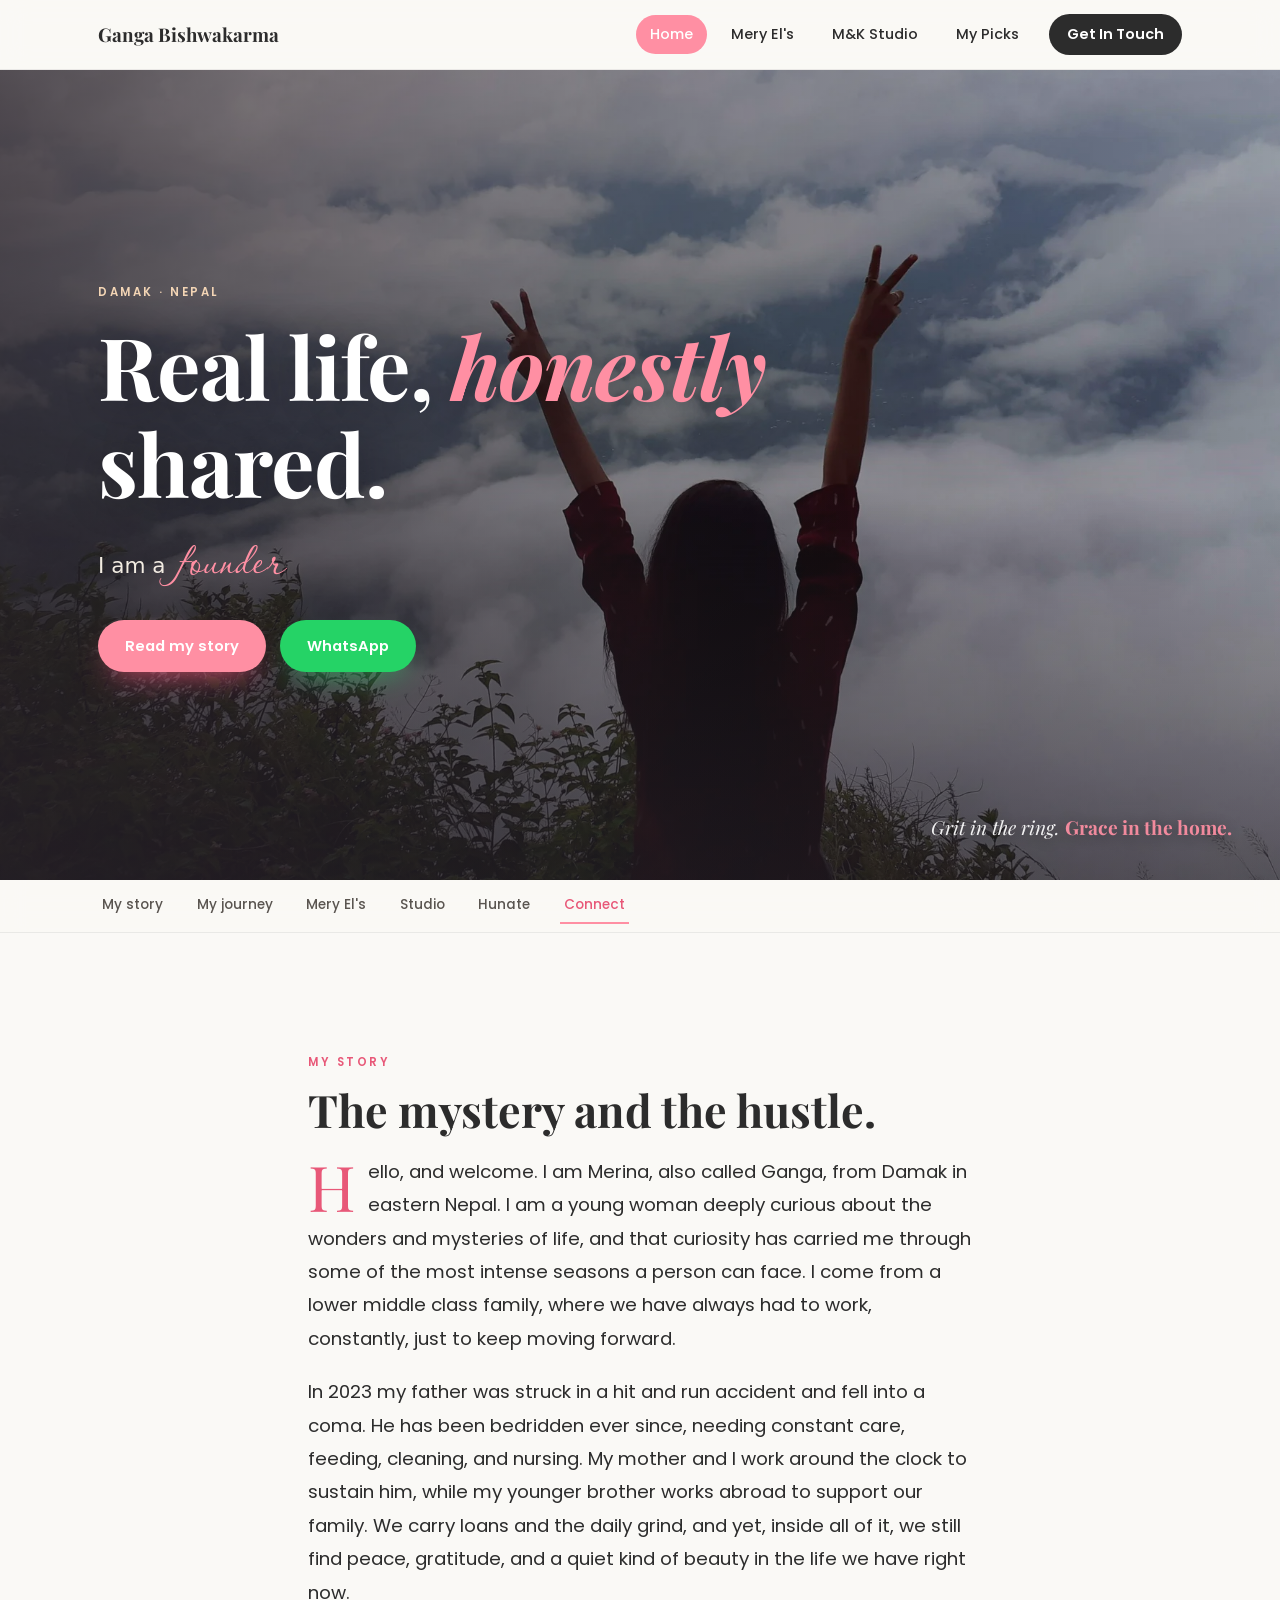
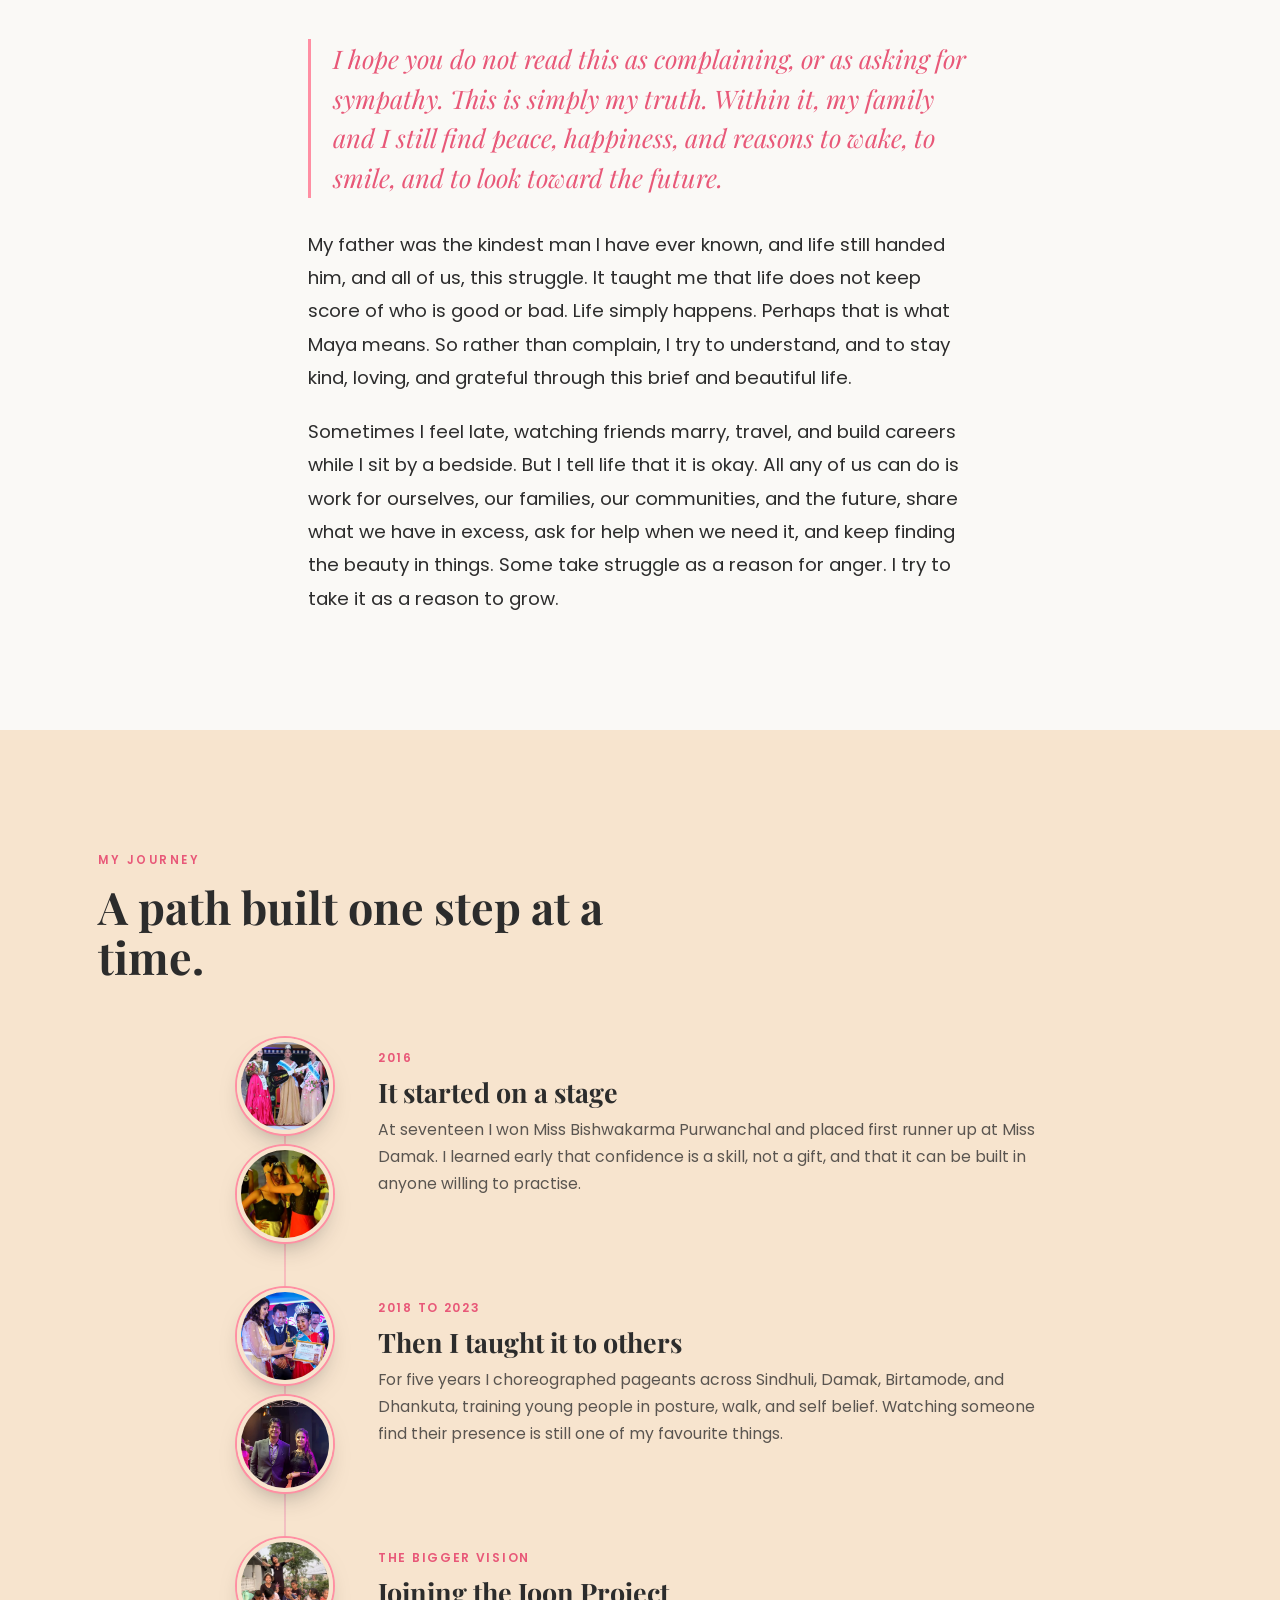
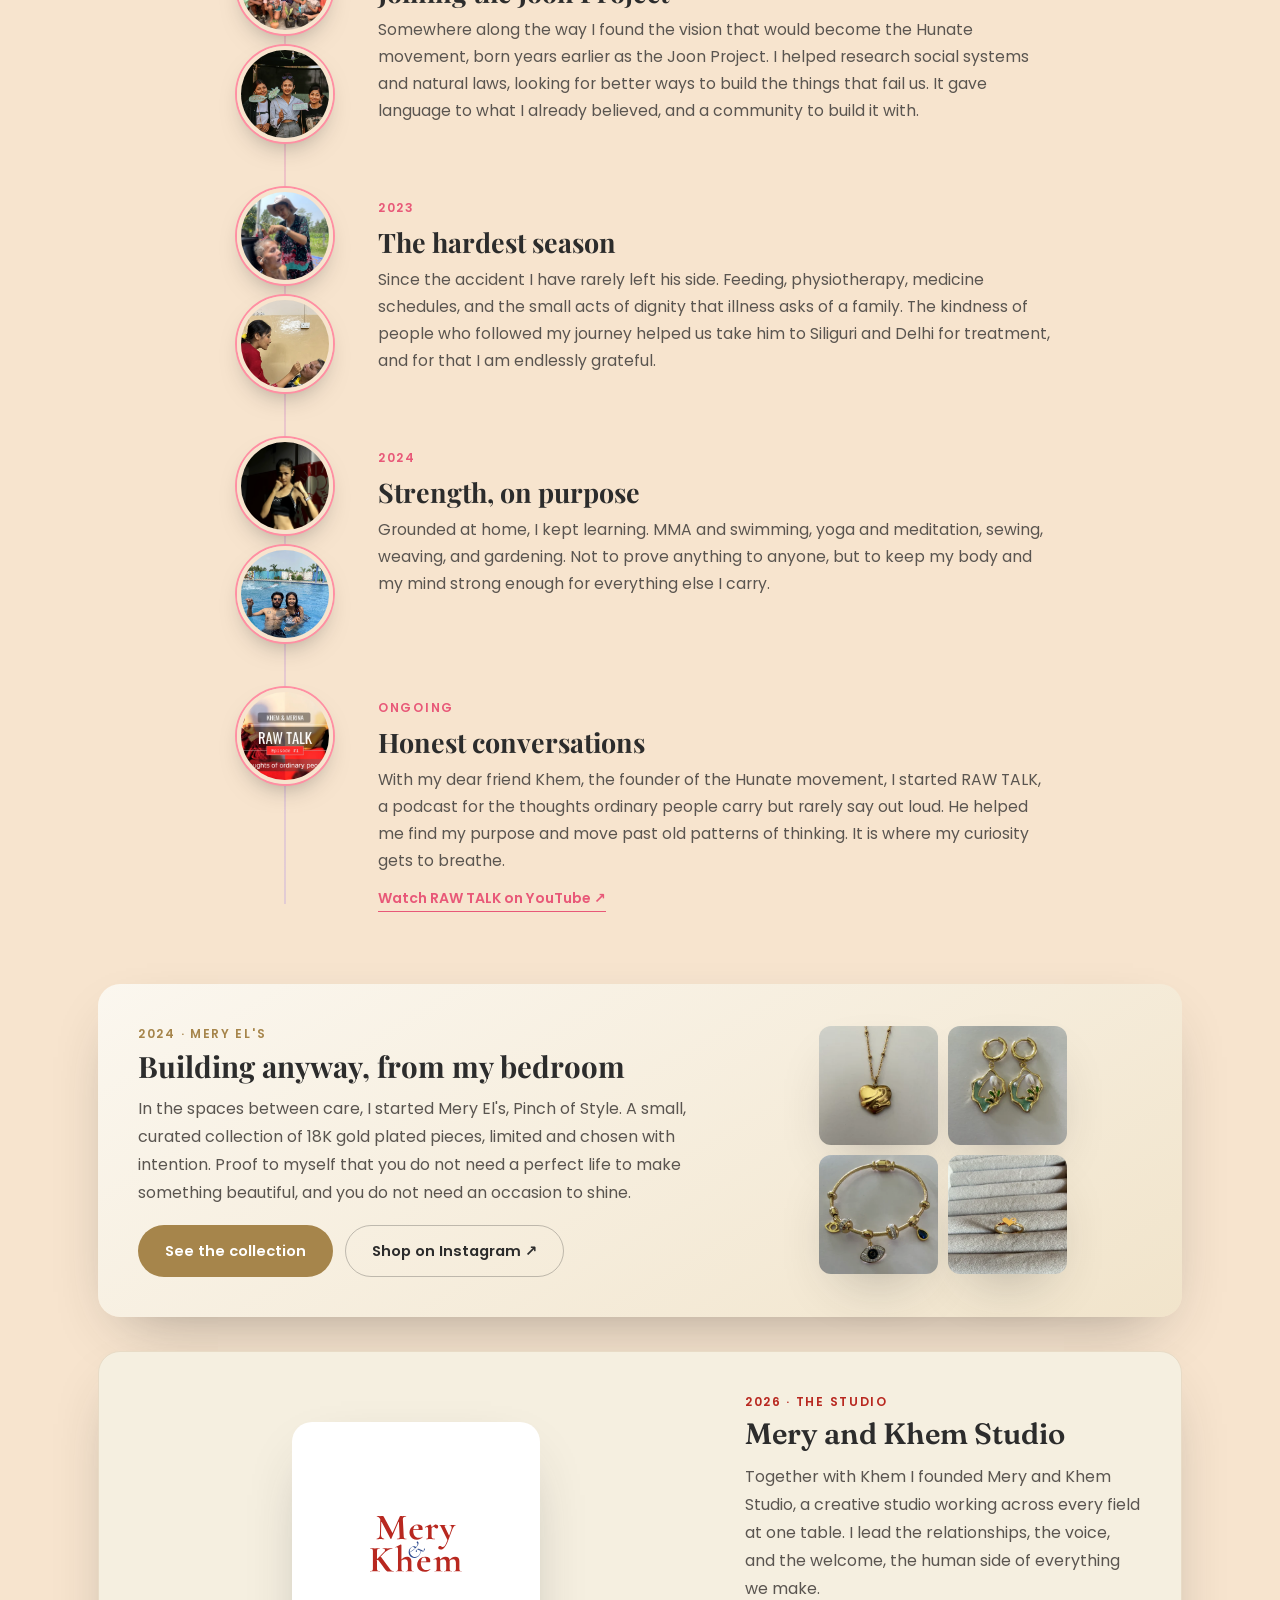
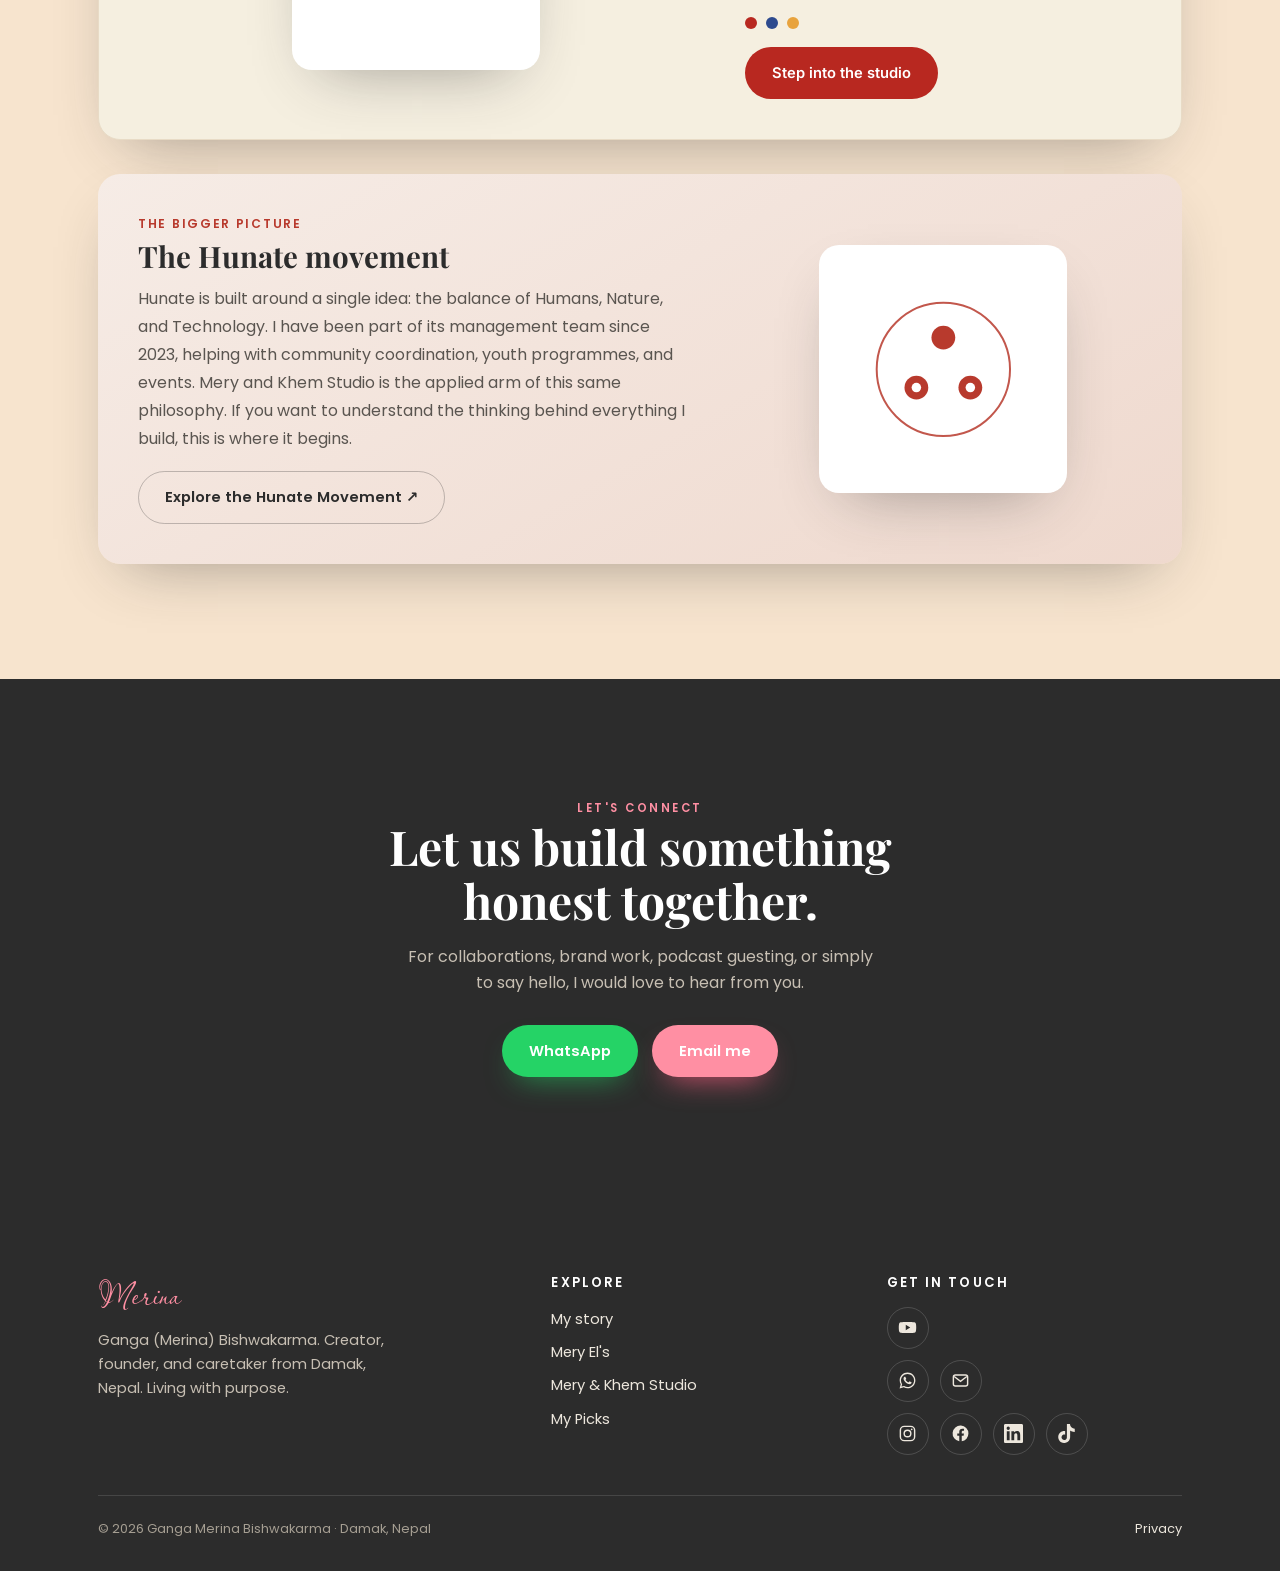
==== commit 728da525: "Add files via upload" ====
--- a/index.html
+++ b/index.html
@@ -169,7 +169,7 @@
         <a href="/" aria-current="page">Home</a>
         <a href="meryels/">Mery El's</a>
         <a href="studio/">M&amp;K Studio</a>
-        <a href="affiliates/">Affiliates</a>
+        <a href="affiliates/">My Picks</a>
         <a class="nav-cta" href="mailto:contact@gangabishwakarma.com.np">Get In Touch</a>
       </nav>
     </div>
@@ -393,7 +393,7 @@
             <li><a href="#story">My story</a></li>
             <li><a href="meryels/">Mery El's</a></li>
             <li><a href="studio/">Mery &amp; Khem Studio</a></li>
-            <li><a href="affiliates/">Affiliates</a></li>
+            <li><a href="affiliates/">My Picks</a></li>
           </ul>
         </div>
         <div>
--- a/assets/base.css
+++ b/assets/base.css
@@ -0,0 +1,242 @@
+/* =============================================================
+   base.css  ·  Shared skeleton for gangabishwakarma.com.np
+   Tokens, header, footer, buttons, shared patterns.
+   Each page sets its own --accent, --accent-deep, --page-bg and
+   display font via a small <style> block or page class.
+   ============================================================= */
+
+/* ---------- Brand tokens (locked) ---------- */
+:root {
+  /* Merina personal brand */
+  --beige:        #F3D5B5;
+  --beige-soft:   #F7E4CE;
+  --pink:         #FF8FA3;
+  --pink-deep:    #E85878;
+  --charcoal:     #2C2C2C;
+  --graphite:     #5A5550;
+  --lavender:     #CDB4DB;
+  --lavender-deep:#7A5C8F;
+  --ivory:        #FAF9F6;
+
+  /* Mery El's */
+  --me-gold:   #C5A46D;
+  --me-gold-d: #A6854B;
+  --me-cream:  #FAF6EE;
+  --me-blush:  #FFE5E5;
+
+  /* Mery & Khem Studio (shared with Khem's site) */
+  --studio-sindoor:  #B82820;
+  --studio-indigo:   #2D4A8E;
+  --studio-marigold: #E8A33D;
+  --studio-cream:    #F5EFE0;
+
+  /* Hunate Movement */
+  --hunate-prana: #B83A2D;
+
+  /* Default page accent (overridable per page) */
+  --accent:      var(--pink);
+  --accent-deep: var(--pink-deep);
+  --page-bg:     var(--beige);
+  --ink:         var(--charcoal);
+
+  /* Fonts */
+  --serif: "Playfair Display", Georgia, serif;
+  --sans:  "Poppins", system-ui, sans-serif;
+  --sign:  "Passions Conflict", cursive;
+
+  /* Spacing scale */
+  --sp-sm: 6px;  --sp-md: 10px; --sp-lg: 16px;
+  --sp-xl: 24px; --sp-2xl: 40px; --sp-3xl: 56px;
+  --sp-4xl: 80px; --sp-5xl: 120px;
+
+  --header-h: 70px;
+  --maxw: 1180px;
+  --radius: 18px;
+  --ease: cubic-bezier(0.25,0.46,0.45,0.94);
+  --shadow-soft: 0 24px 60px -28px rgba(44,44,44,0.45);
+}
+
+/* ---------- Reset ---------- */
+*,*::before,*::after { box-sizing: border-box; margin: 0; padding: 0; }
+html { scroll-behavior: smooth; -webkit-text-size-adjust: 100%; }
+body {
+  font-family: var(--sans);
+  color: var(--ink);
+  background: var(--page-bg);
+  line-height: 1.65;
+  font-weight: 400;
+  overflow-x: hidden;
+  -webkit-font-smoothing: antialiased;
+}
+img { max-width: 100%; display: block; }
+a { color: inherit; text-decoration: none; }
+h1,h2,h3,h4 { font-family: var(--serif); font-weight: 700; line-height: 1.12; color: var(--charcoal); }
+.serif { font-family: var(--serif); }
+.sign  { font-family: var(--sign); }
+
+/* ---------- Layout helpers ---------- */
+.wrap { width: 100%; max-width: var(--maxw); margin-inline: auto; padding-inline: clamp(20px, 5vw, 48px); }
+.section { padding-block: clamp(56px, 9vw, 120px); }
+.eyebrow {
+  font-family: var(--sans); font-weight: 600; letter-spacing: .22em;
+  text-transform: uppercase; font-size: .72rem; color: var(--accent-deep);
+}
+.lede { font-size: clamp(1.05rem, 1.6vw, 1.25rem); color: var(--graphite); max-width: 60ch; }
+
+/* ---------- Scroll progress bar ---------- */
+.scroll-progress {
+  position: fixed; top: 0; left: 0; z-index: 200; height: 4px; width: 0%;
+  background: linear-gradient(90deg, var(--pink), var(--lavender-deep), var(--me-gold));
+  box-shadow: 0 0 10px rgba(232,88,120,.4);
+  transition: width .08s linear;
+}
+
+/* ---------- Header (shared) ---------- */
+.site-header {
+  position: sticky; top: 0; z-index: 100;
+  height: var(--header-h);
+  display: flex; align-items: center;
+  background: color-mix(in srgb, var(--ivory) 80%, transparent);
+  backdrop-filter: blur(14px) saturate(1.1);
+  border-bottom: 1px solid rgba(44,44,44,0.08);
+}
+.site-header .wrap { display: flex; align-items: center; justify-content: space-between; gap: var(--sp-lg); }
+.brand { display: flex; align-items: baseline; gap: 8px; font-family: var(--serif); font-weight: 700; font-size: 1.18rem; color: var(--charcoal); }
+.brand .brand-sub { font-family: var(--sign); font-weight: 400; font-size: 1.5rem; letter-spacing: 0; text-transform: none; color: var(--pink-deep); line-height: 1; }
+.nav { display: flex; align-items: center; gap: clamp(4px, 1vw, 10px); }
+.nav a { font-size: .9rem; font-weight: 500; color: var(--charcoal); position: relative; padding: 8px 14px; border-radius: 999px; transition: color .25s var(--ease), background .25s var(--ease); }
+.nav a:hover { color: var(--accent-deep); background: color-mix(in srgb, var(--accent) 16%, transparent); }
+.nav a[aria-current="page"] { color: #fff; background: var(--accent); }
+.nav .nav-cta { background: var(--charcoal); color: #fff; font-weight: 600; padding: 9px 18px; margin-left: 6px; }
+.nav .nav-cta:hover { background: var(--accent-deep); color: #fff; }
+.nav-toggle { display:none; background:none; border:0; cursor:pointer; width:40px; height:40px; }
+.nav-toggle span { display:block; width:22px; height:2px; background: var(--charcoal); margin:5px auto; transition:.3s var(--ease); }
+
+/* ---------- Buttons ---------- */
+.btn {
+  display: inline-flex; align-items: center; gap: 9px;
+  font-family: var(--sans); font-weight: 600; font-size: .92rem;
+  padding: 13px 26px; border-radius: 999px; cursor: pointer;
+  border: 1.5px solid transparent; transition: transform .25s var(--ease), box-shadow .25s var(--ease), background .25s var(--ease), color .25s var(--ease);
+}
+.btn-primary { background: var(--accent); color: #fff; box-shadow: 0 14px 30px -14px var(--accent-deep); }
+.btn-primary:hover { transform: translateY(-2px); box-shadow: 0 20px 38px -14px var(--accent-deep); }
+.btn-ghost { background: transparent; color: var(--charcoal); border-color: rgba(44,44,44,0.28); }
+.btn-ghost:hover { border-color: var(--accent-deep); color: var(--accent-deep); transform: translateY(-2px); }
+.btn-wa { background:#25D366; color:#fff; box-shadow: 0 14px 30px -14px rgba(37,211,102,.7); }
+.btn-wa:hover { transform: translateY(-2px); }
+
+/* ---------- Feathered framed image ---------- */
+.feather { filter: drop-shadow(0 30px 50px rgba(44,44,44,0.22)); }
+.frame-soft {
+  border-radius: var(--radius);
+  -webkit-mask-image: radial-gradient(120% 120% at 50% 45%, #000 62%, transparent 92%);
+          mask-image: radial-gradient(120% 120% at 50% 45%, #000 62%, transparent 92%);
+}
+
+/* ---------- World / link cards ---------- */
+.cards { display: grid; gap: clamp(18px, 2.5vw, 30px); }
+.cards.cols-2 { grid-template-columns: repeat(2,1fr); }
+.cards.cols-4 { grid-template-columns: repeat(4,1fr); }
+.card {
+  position: relative; border-radius: var(--radius); overflow: hidden;
+  background: var(--ivory); border: 1px solid rgba(44,44,44,.07);
+  box-shadow: var(--shadow-soft);
+  transition: transform .4s var(--ease), box-shadow .4s var(--ease);
+  display: flex; flex-direction: column;
+}
+.card:hover { transform: translateY(-6px); }
+.card .card-img { aspect-ratio: 1/1; overflow: hidden; }
+.card .card-img img { width:100%; height:100%; object-fit: cover; transition: transform .8s var(--ease); }
+.card:hover .card-img img { transform: scale(1.06); }
+.card .card-body { padding: var(--sp-xl) var(--sp-xl) var(--sp-2xl); }
+.card .card-kicker { font-size:.7rem; letter-spacing:.2em; text-transform:uppercase; font-weight:600; }
+.card h3 { font-size: 1.5rem; margin: 8px 0 8px; }
+.card p { color: var(--graphite); font-size: .95rem; }
+.card .card-go { margin-top: 16px; font-weight:600; font-size:.9rem; display:inline-flex; gap:6px; align-items:center; }
+
+/* ---------- Footer (shared) ---------- */
+.site-footer { background: var(--charcoal); color: #EDE7DD; padding-block: clamp(48px,7vw,84px) 32px; }
+.site-footer a { color: #EDE7DD; }
+.site-footer .foot-grid { display:grid; grid-template-columns: 1.4fr 1fr 1fr; gap: var(--sp-2xl); }
+.site-footer h4 { color:#fff; font-family: var(--sans); font-weight:600; font-size:.82rem; letter-spacing:.16em; text-transform:uppercase; margin-bottom:16px; }
+.site-footer .foot-brand .sign { font-size: 2.6rem; color: var(--pink); line-height:1; }
+.site-footer .foot-tag { color:#C7BFB3; max-width: 34ch; margin-top:10px; font-size:.92rem; }
+.site-footer ul { list-style:none; display:flex; flex-direction:column; gap:9px; font-size:.92rem; }
+.site-footer ul a:hover { color: var(--accent); }
+.foot-social { display:flex; flex-direction:column; align-items:flex-start; gap:11px; margin-top:14px; }
+.fs-row { display:flex; gap:11px; flex-wrap:wrap; }
+.foot-social a { width:42px; height:42px; border-radius:50%; border:1px solid rgba(255,255,255,.16);
+  display:flex; align-items:center; justify-content:center; color:#EDE7DD;
+  transition: transform .25s var(--ease), background .25s var(--ease), border-color .25s var(--ease), color .25s var(--ease); }
+.foot-social a svg { width:19px; height:19px; }
+.foot-social a:hover { transform:translateY(-3px); background:var(--brand,#fff); border-color:var(--brand,transparent); color:#fff; }
+.foot-social a[data-net="instagram"]:hover {
+  background:linear-gradient(45deg,#F58529,#DD2A7B,#8134AF,#515BD4); border-color:transparent; }
+.foot-bottom { border-top:1px solid rgba(255,255,255,.12); margin-top:40px; padding-top:22px; display:flex; justify-content:space-between; flex-wrap:wrap; gap:10px; font-size:.8rem; color:#A59E92; }
+
+/* ---------- Sticky sub-nav (per page) ---------- */
+.subnav { position: sticky; top: var(--header-h); z-index: 90;
+  background: color-mix(in srgb, var(--ivory) 90%, transparent);
+  backdrop-filter: blur(12px); border-bottom: 1px solid rgba(44,44,44,.08); }
+.subnav .wrap { display: flex; gap: clamp(8px,2vw,26px); align-items: center; height: 52px; overflow-x: auto; scrollbar-width: none; }
+.subnav .wrap::-webkit-scrollbar { display: none; }
+.subnav a { white-space: nowrap; font-size: .85rem; font-weight: 500; color: var(--graphite);
+  padding: 6px 4px; border-bottom: 2px solid transparent; transition: color .25s var(--ease), border-color .25s var(--ease); }
+.subnav a:hover { color: var(--accent-deep); }
+.subnav a.active { color: var(--accent-deep); border-bottom-color: var(--accent); }
+
+/* ---------- Section heading helper ---------- */
+.sec-head { max-width: 60ch; }
+.sec-head h2 { font-size: clamp(1.9rem,3.8vw,2.8rem); margin-top: 10px; }
+.sec-head .lede { margin-top: 14px; }
+
+/* ---------- Journey gallery (masonry) ---------- */
+.gallery { columns: 3 260px; column-gap: 16px; }
+.gallery figure { break-inside: avoid; margin: 0 0 16px; position: relative; border-radius: 14px; overflow: hidden;
+  box-shadow: var(--shadow-soft); cursor: zoom-in; background: var(--ivory); }
+.gallery img { width: 100%; display: block; transition: transform .7s var(--ease); }
+.gallery figure:hover img { transform: scale(1.05); }
+.gallery figcaption { position: absolute; inset: auto 0 0 0; padding: 26px 14px 12px; color: #fff;
+  font-size: .82rem; font-weight: 500; background: linear-gradient(0deg, rgba(20,16,22,.82), transparent);
+  opacity: 0; transform: translateY(8px); transition: .35s var(--ease); }
+.gallery figure:hover figcaption { opacity: 1; transform: none; }
+
+/* ---------- Lightbox ---------- */
+.lightbox { position: fixed; inset: 0; z-index: 300; display: none; align-items: center; justify-content: center;
+  background: rgba(20,16,22,.92); padding: 5vw; cursor: zoom-out; }
+.lightbox.open { display: flex; }
+.lightbox img { max-width: 100%; max-height: 90vh; border-radius: 10px; box-shadow: 0 30px 80px rgba(0,0,0,.6); }
+.lightbox .lb-cap { position: absolute; bottom: 24px; left: 0; right: 0; text-align: center; color: #EDE7DD; font-size: .9rem; }
+.lightbox .lb-close { position: absolute; top: 22px; right: 28px; color: #fff; font-size: 2rem; line-height: 1; background: none; border: 0; cursor: pointer; }
+
+/* ---------- CTA band ---------- */
+.cta-band { background: var(--charcoal); color: #EDE7DD; text-align: center; }
+.cta-band h2 { color: #fff; font-size: clamp(1.9rem,4vw,3rem); max-width: 18ch; margin-inline: auto; }
+.cta-band p { color: #C7BFB3; max-width: 48ch; margin: 16px auto 0; }
+.cta-band .cta-row { display: flex; gap: 14px; justify-content: center; flex-wrap: wrap; margin-top: 28px; }
+.cta-band .foot-social { justify-content: center; align-items: center; flex-direction: row; margin-top: 26px; }
+
+@media (max-width: 720px){ .gallery { columns: 2 160px; } }
+@media (max-width: 460px){ .gallery { columns: 1; } }
+
+/* ---------- Reveal on scroll ---------- */
+.reveal { opacity:0; transform: translateY(26px); transition: opacity .8s var(--ease), transform .8s var(--ease); }
+.reveal.in { opacity:1; transform:none; }
+@media (prefers-reduced-motion: reduce){ .reveal{opacity:1;transform:none;transition:none;} html{scroll-behavior:auto;} }
+
+/* ---------- Responsive ---------- */
+@media (max-width: 860px){
+  .cards.cols-4 { grid-template-columns: repeat(2,1fr); }
+  .site-footer .foot-grid { grid-template-columns: 1fr 1fr; }
+  .nav { position: fixed; inset: var(--header-h) 0 auto 0; flex-direction: column; align-items: flex-start;
+    background: var(--ivory); padding: 20px clamp(20px,5vw,48px) 30px; gap:14px; transform: translateY(-120%);
+    transition: transform .4s var(--ease); box-shadow: var(--shadow-soft); }
+  .nav.open { transform: translateY(0); }
+  .nav-toggle { display:block; }
+}
+@media (max-width: 560px){
+  .cards.cols-2, .cards.cols-4 { grid-template-columns: 1fr; }
+  .site-footer .foot-grid { grid-template-columns: 1fr; }
+  .brand .brand-sub { display:none; }
+}
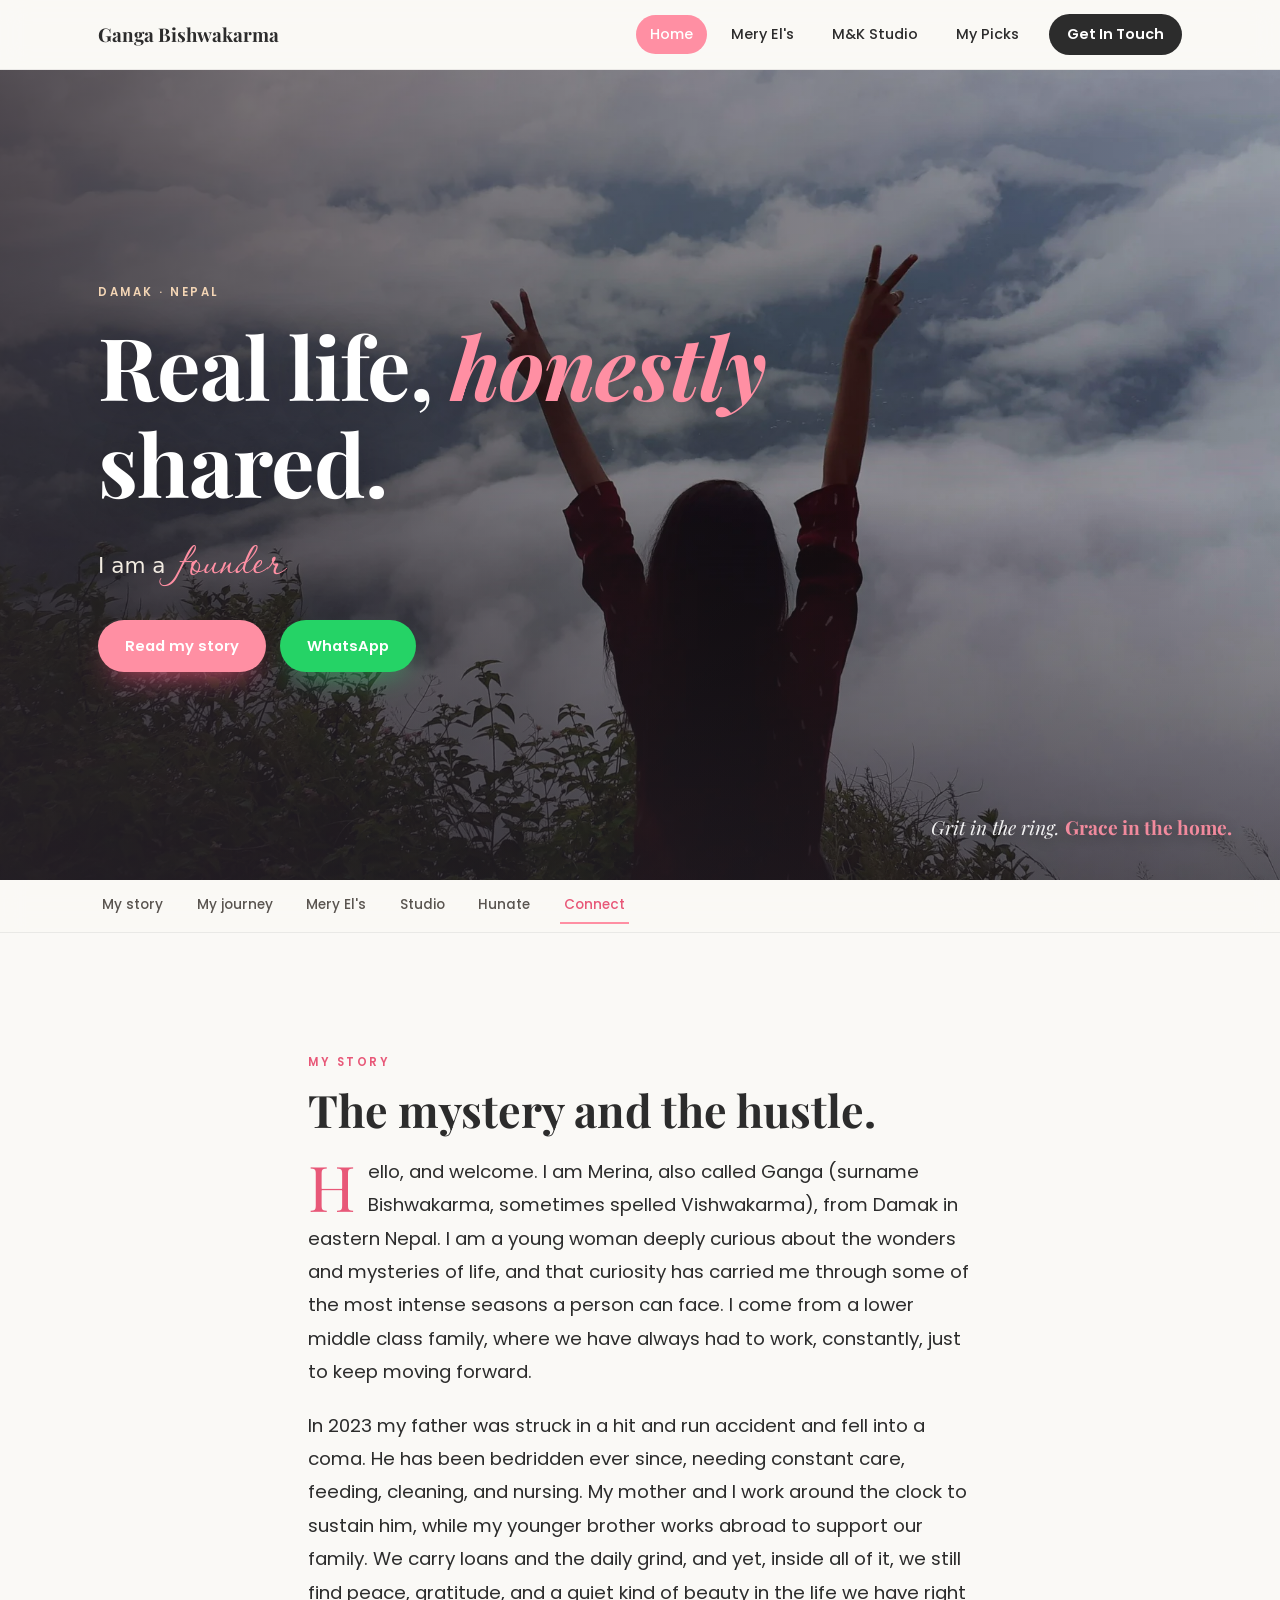
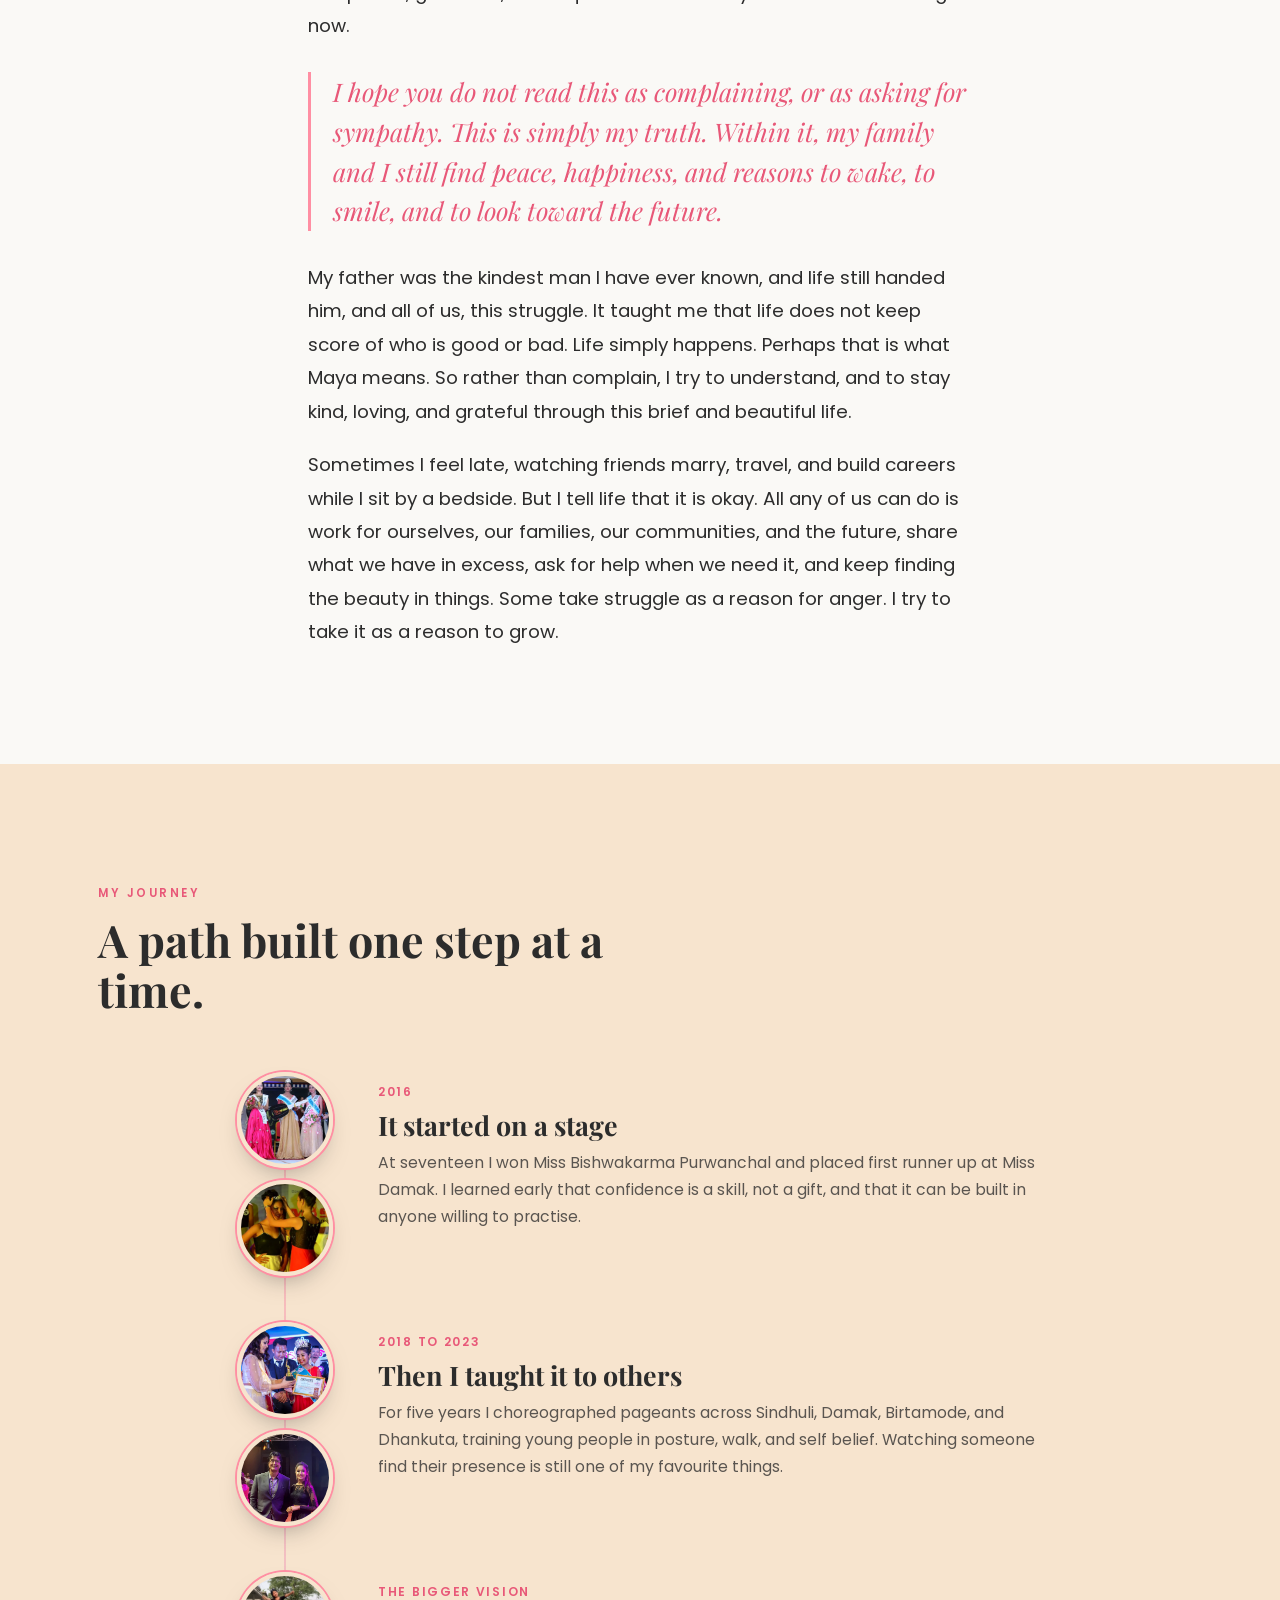
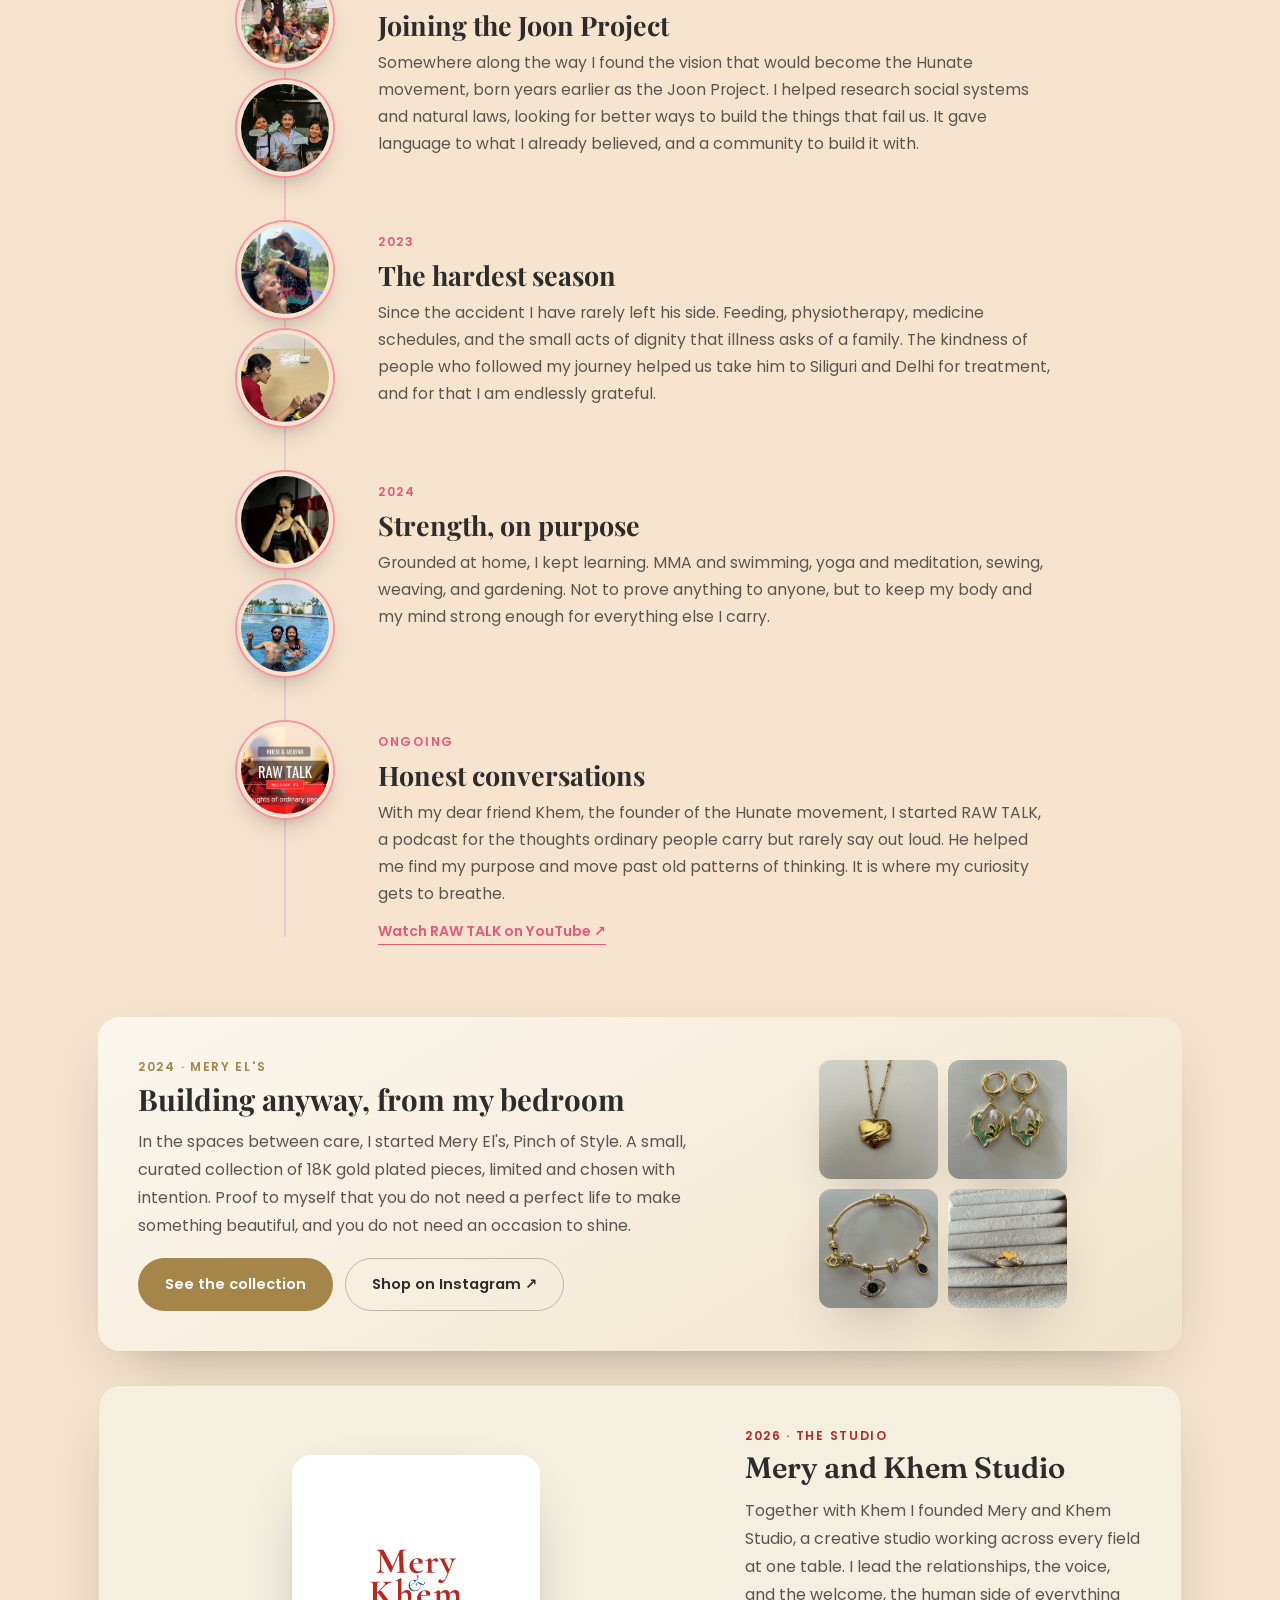
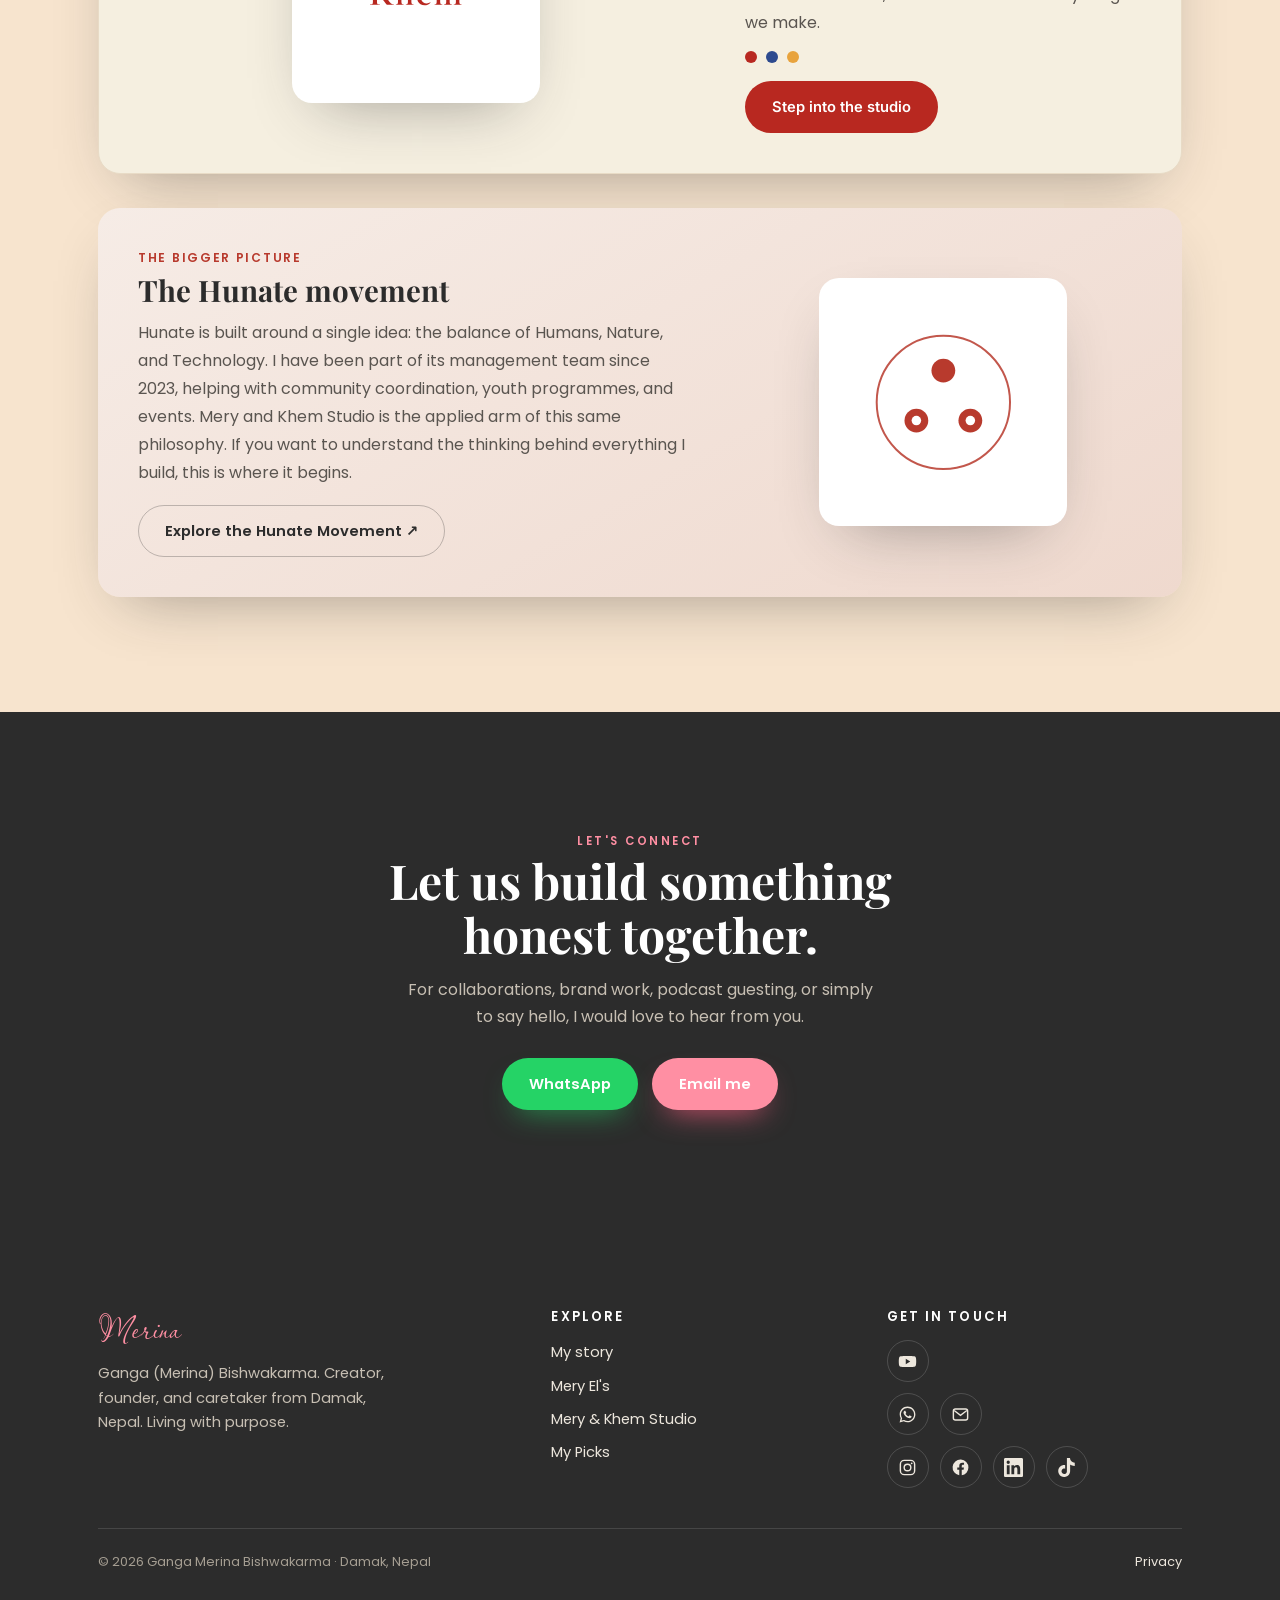
==== commit 0fc2e84a: "Add files via upload" ====
--- a/index.html
+++ b/index.html
@@ -4,8 +4,8 @@
   <meta charset="UTF-8">
   <meta name="viewport" content="width=device-width, initial-scale=1.0">
   <title>Ganga Bishwakarma (Merina) | Creator, Founder &amp; Caretaker · Damak, Nepal</title>
-  <meta name="description" content="Official website of Ganga (Merina) Bishwakarma from Damak, Nepal. Fashion and content creator, founder of Mery El's jewellery, co-founder of Mery and Khem Studio, caretaker and social worker. Real life, honestly shared.">
-  <meta name="keywords" content="Ganga Bishwakarma, Merina Bishwakarma, Mery Els, Mery and Khem Studio, Hunate, Nepal creator, Damak Nepal, jewellery Nepal, content creator Nepal">
+  <meta name="description" content="Official website of Ganga (Merina) Bishwakarma from Damak, Nepal. Fashion and content creator, founder of Mery El's jewellery, co-founder of Mery and Khem Studio, caretaker and social worker. Also spelled Ganga Vishwakarma. Real life, honestly shared.">
+  <meta name="keywords" content="Ganga Bishwakarma, Merina Bishwakarma, Mery Els, Mery and Khem Studio, Hunate, Nepal creator, Damak Nepal, jewellery Nepal, content creator Nepal, Ganga Vishwakarma, Merina Vishwakarma, Vishwakarma, Bishwakarma">
   <meta name="author" content="Ganga Merina Bishwakarma">
   <meta name="robots" content="index, follow, max-image-preview:large">
   <meta name="theme-color" content="#F3D5B5">
@@ -34,7 +34,7 @@
   <script type="application/ld+json">
   {
     "@context":"https://schema.org","@type":"Person",
-    "name":"Ganga Merina Bishwakarma","alternateName":"Merina Bishwakarma",
+    "name":"Ganga Merina Bishwakarma","alternateName":["Merina Bishwakarma","Ganga Vishwakarma","Merina Vishwakarma","Ganga Bishwakarma"],
     "url":"https://www.gangabishwakarma.com.np",
     "jobTitle":"Content Creator, Founder, Caretaker",
     "homeLocation":{"@type":"Place","name":"Damak, Jhapa, Nepal"},
@@ -169,7 +169,7 @@
         <a href="/" aria-current="page">Home</a>
         <a href="meryels/">Mery El's</a>
         <a href="studio/">M&amp;K Studio</a>
-        <a href="affiliates/">My Picks</a>
+        <a href="my-picks/">My Picks</a>
         <a class="nav-cta" href="mailto:contact@gangabishwakarma.com.np">Get In Touch</a>
       </nav>
     </div>
@@ -214,7 +214,7 @@
           <span class="eyebrow">My story</span>
           <h2>The mystery and the hustle.</h2>
         </div>
-        <p class="first-letter reveal">Hello, and welcome. I am Merina, also called Ganga, from Damak in eastern Nepal. I am a young woman deeply curious about the wonders and mysteries of life, and that curiosity has carried me through some of the most intense seasons a person can face. I come from a lower middle class family, where we have always had to work, constantly, just to keep moving forward.</p>
+        <p class="first-letter reveal">Hello, and welcome. I am Merina, also called Ganga (surname Bishwakarma, sometimes spelled Vishwakarma), from Damak in eastern Nepal. I am a young woman deeply curious about the wonders and mysteries of life, and that curiosity has carried me through some of the most intense seasons a person can face. I come from a lower middle class family, where we have always had to work, constantly, just to keep moving forward.</p>
         <p class="reveal">In 2023 my father was struck in a hit and run accident and fell into a coma. He has been bedridden ever since, needing constant care, feeding, cleaning, and nursing. My mother and I work around the clock to sustain him, while my younger brother works abroad to support our family. We carry loans and the daily grind, and yet, inside all of it, we still find peace, gratitude, and a quiet kind of beauty in the life we have right now.</p>
         <p class="pullquote reveal">I hope you do not read this as complaining, or as asking for sympathy. This is simply my truth. Within it, my family and I still find peace, happiness, and reasons to wake, to smile, and to look toward the future.</p>
         <p class="reveal">My father was the kindest man I have ever known, and life still handed him, and all of us, this struggle. It taught me that life does not keep score of who is good or bad. Life simply happens. Perhaps that is what Maya means. So rather than complain, I try to understand, and to stay kind, loving, and grateful through this brief and beautiful life.</p>
@@ -393,7 +393,7 @@
             <li><a href="#story">My story</a></li>
             <li><a href="meryels/">Mery El's</a></li>
             <li><a href="studio/">Mery &amp; Khem Studio</a></li>
-            <li><a href="affiliates/">My Picks</a></li>
+            <li><a href="my-picks/">My Picks</a></li>
           </ul>
         </div>
         <div>
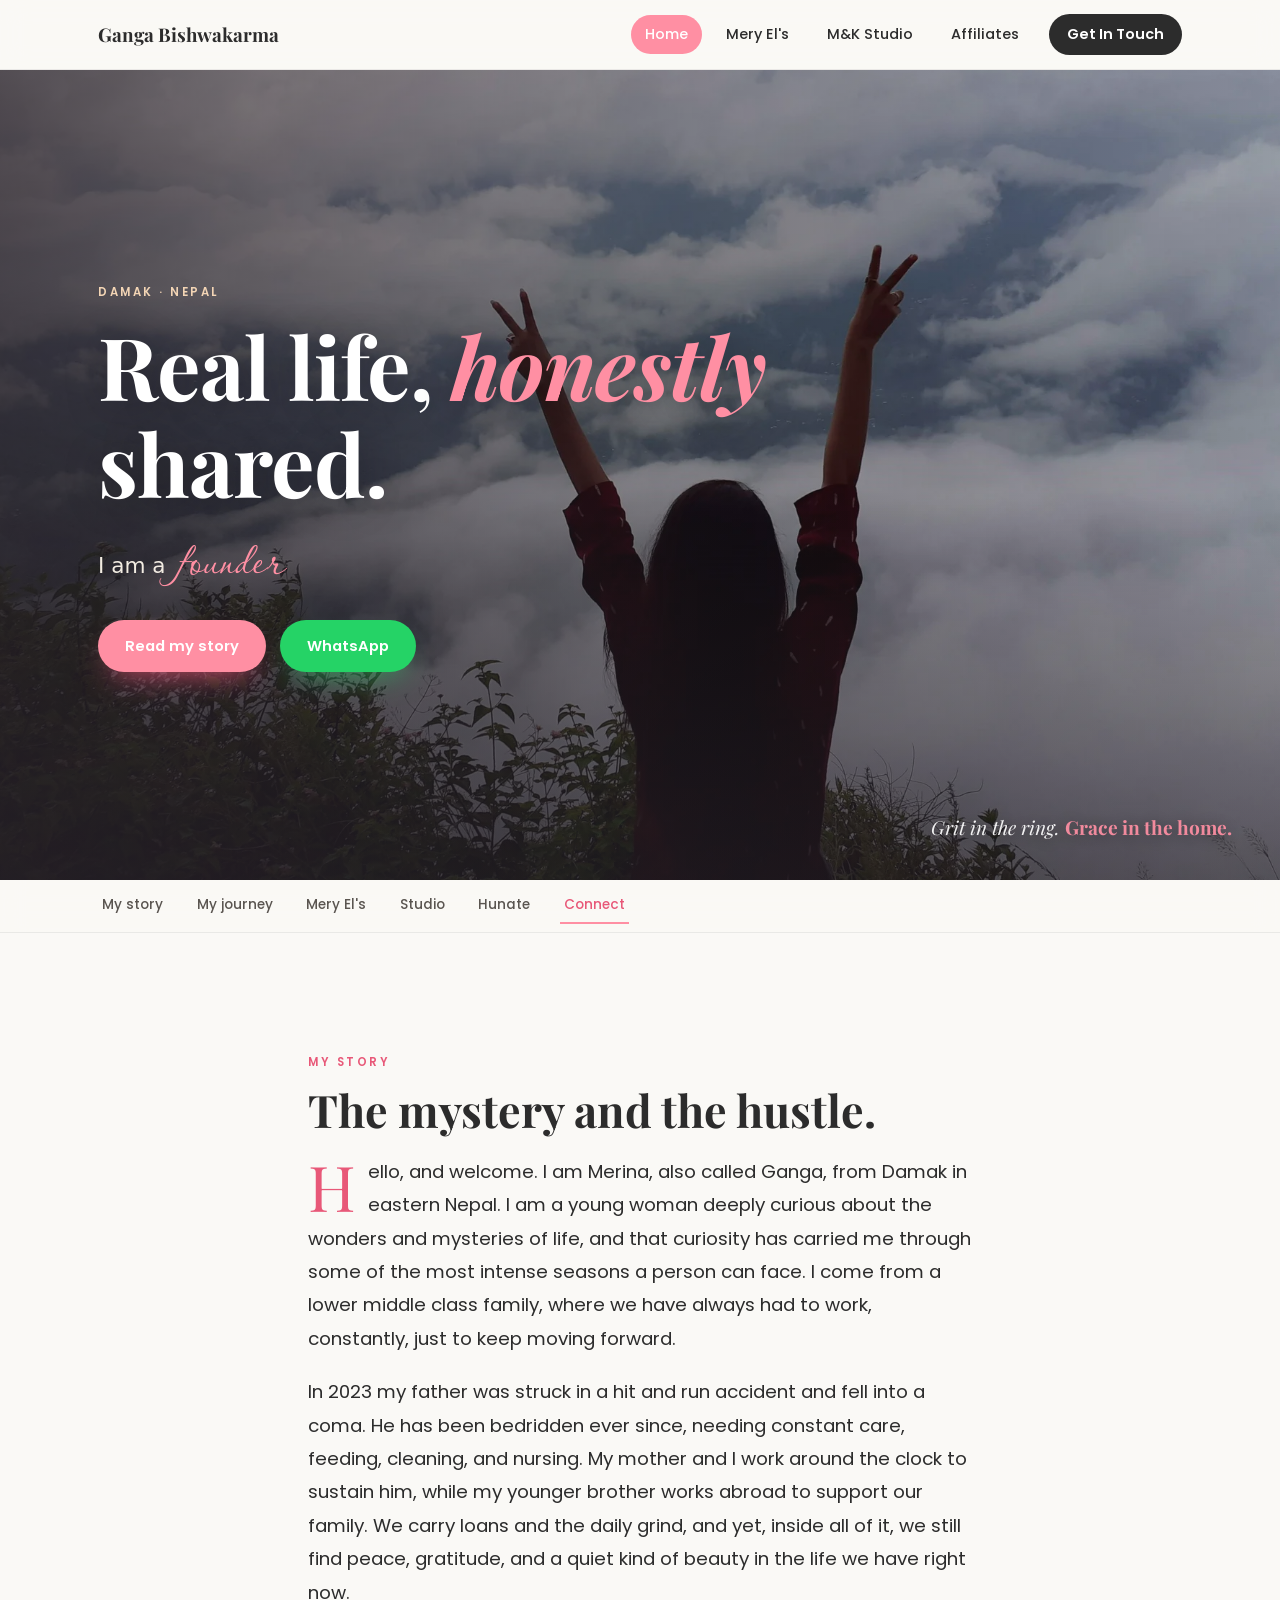
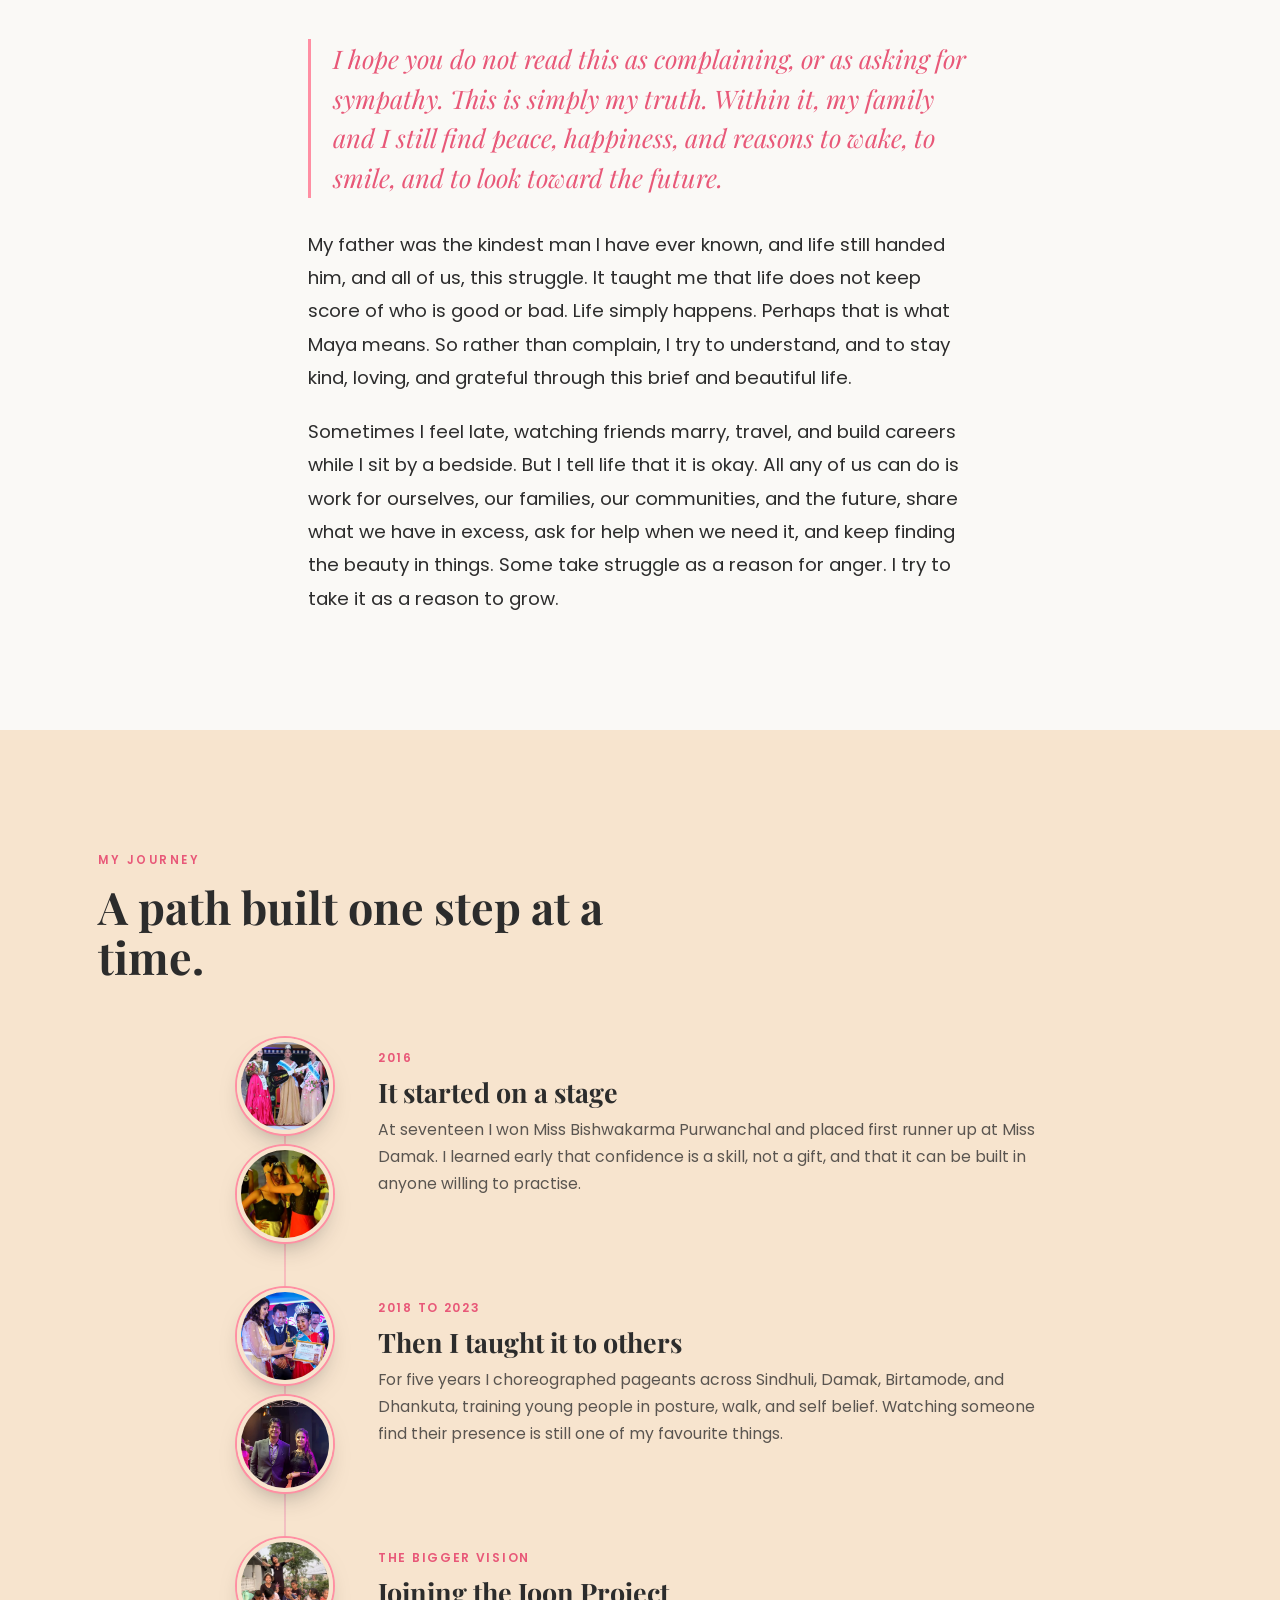
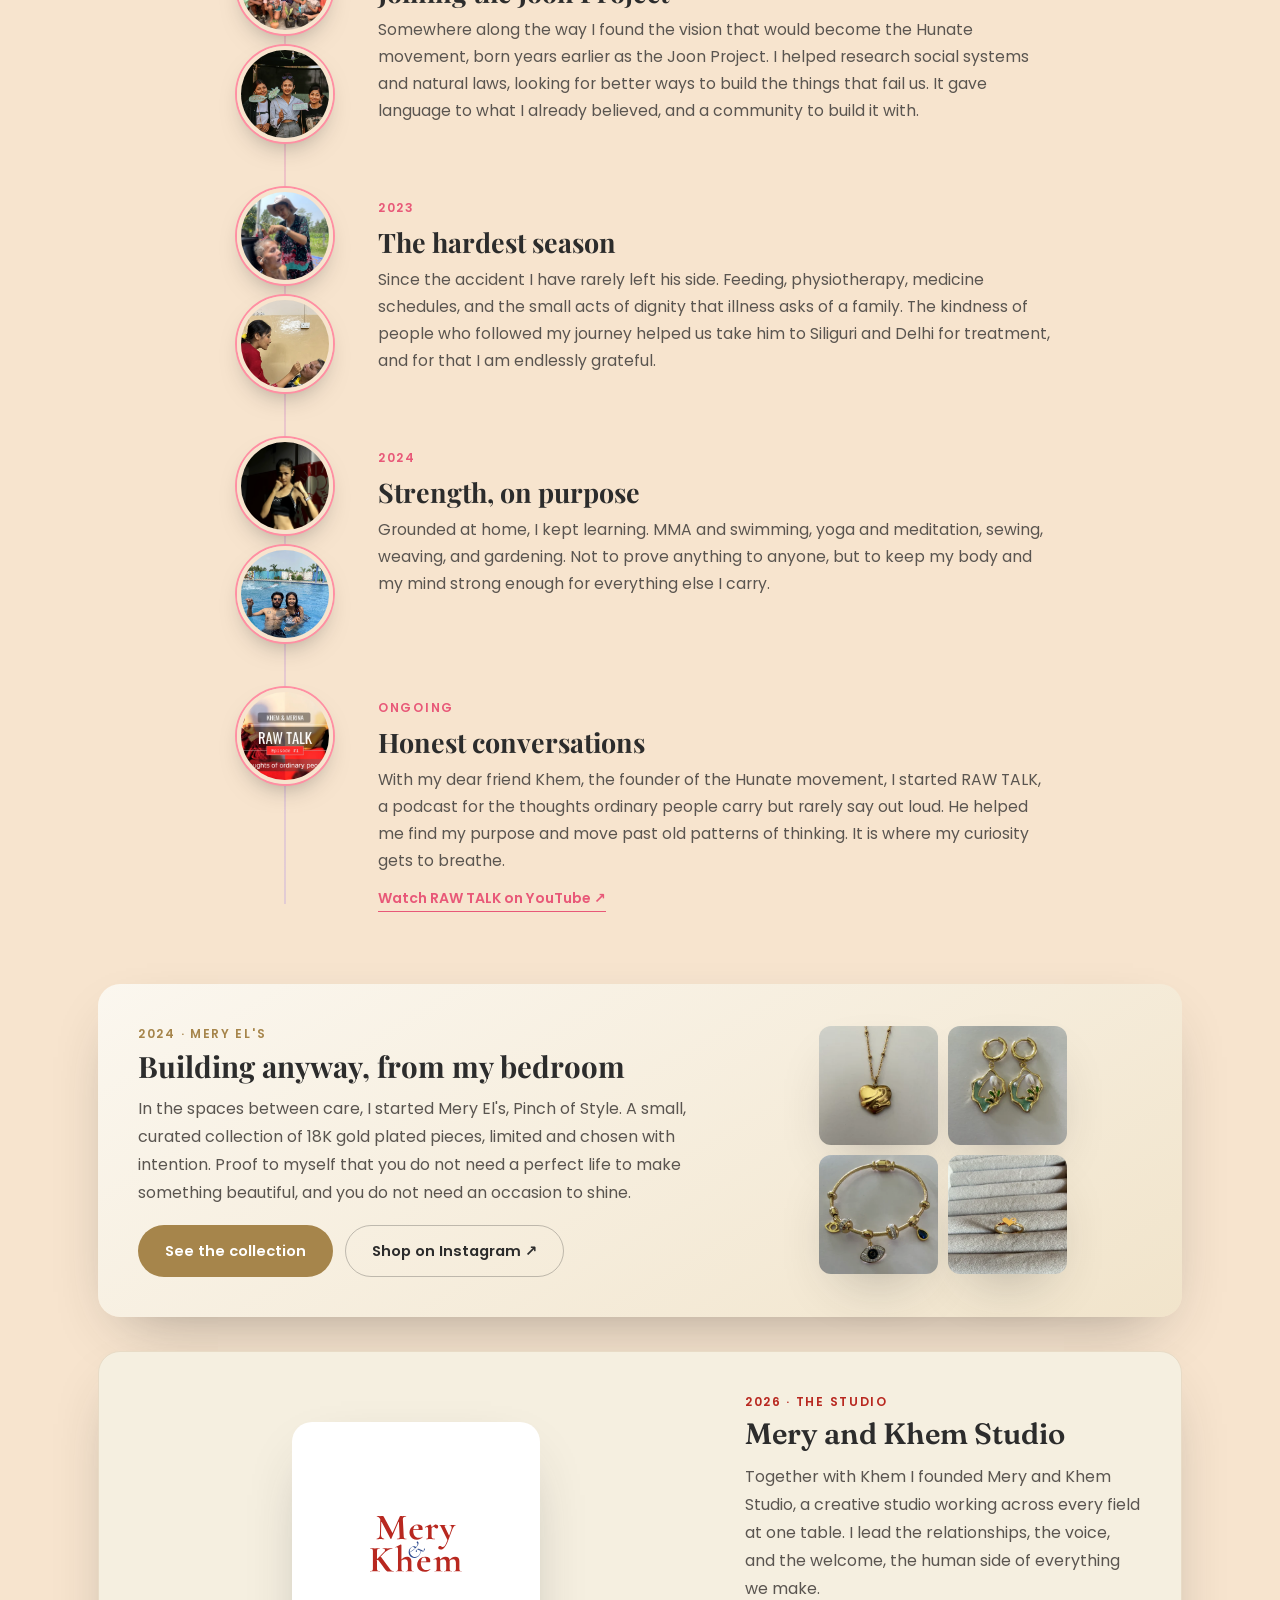
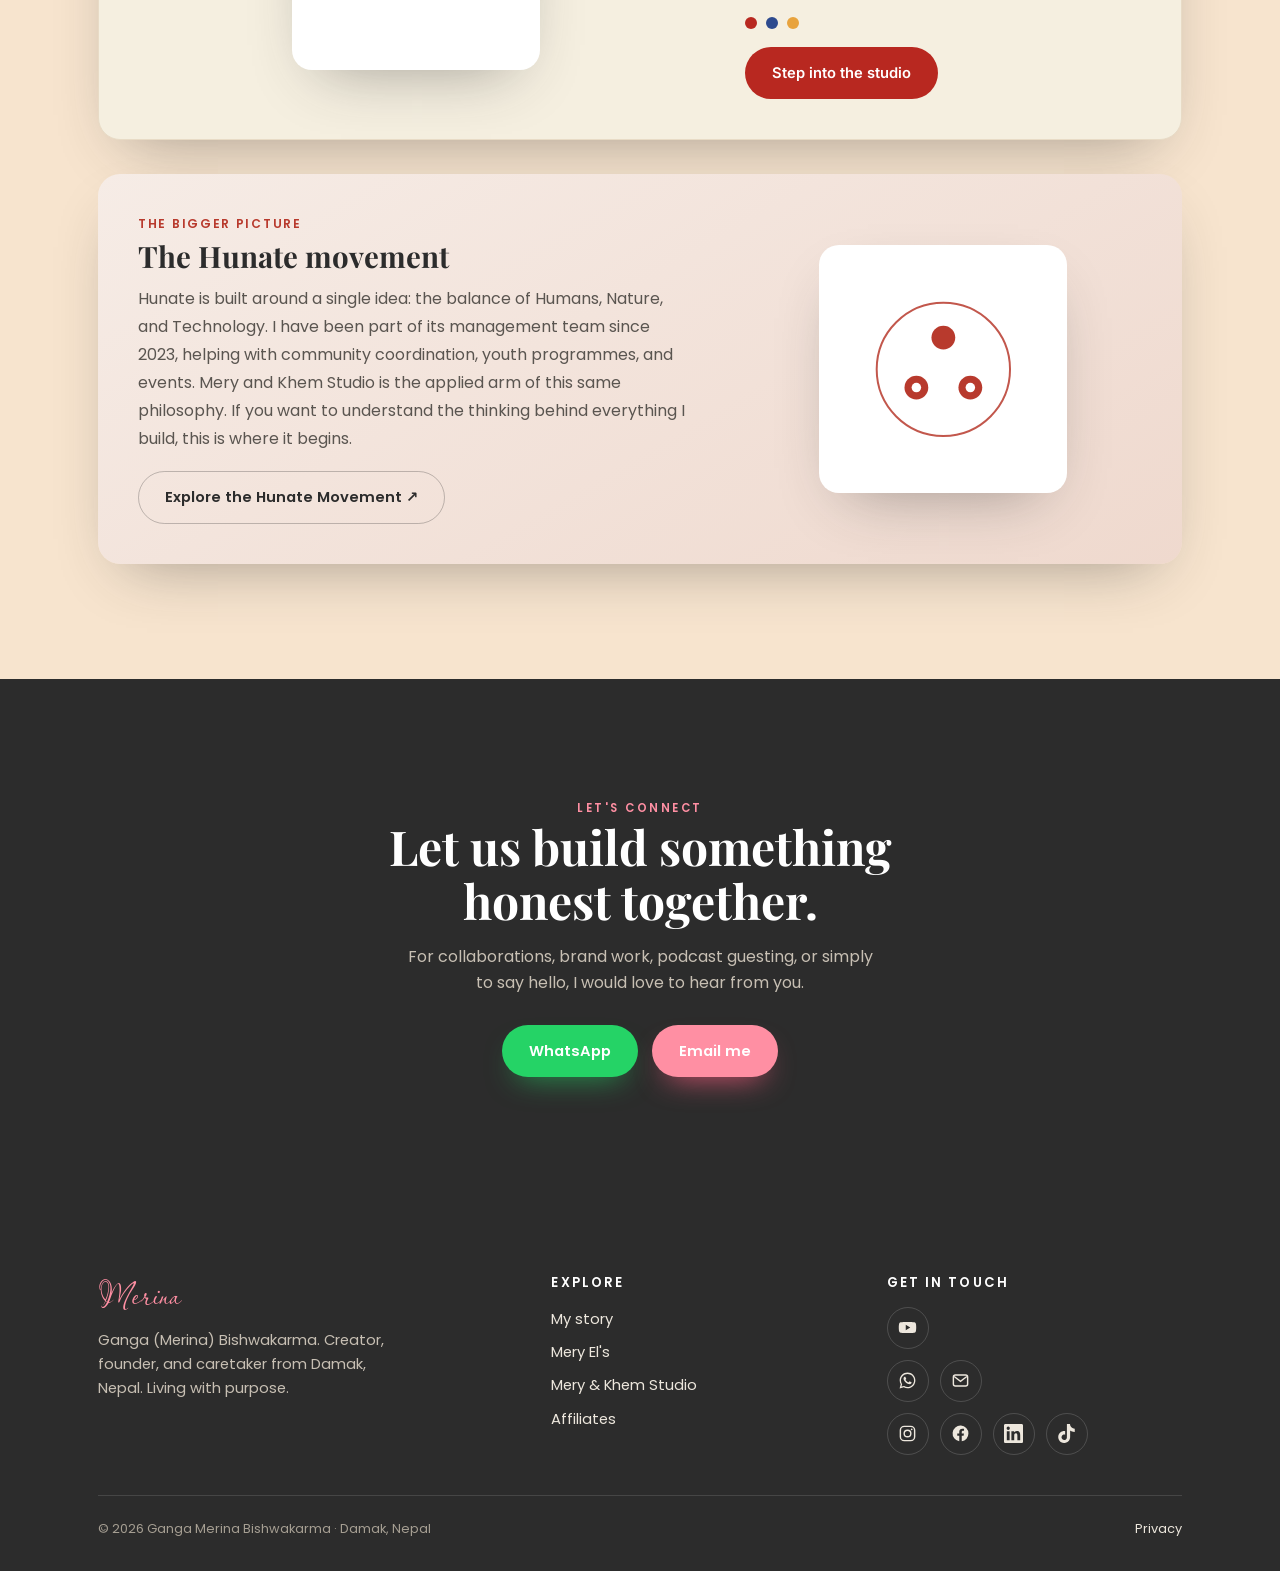
==== commit 0a4ed5d8: "Add files via upload" ====
--- a/index.html
+++ b/index.html
@@ -4,8 +4,8 @@
   <meta charset="UTF-8">
   <meta name="viewport" content="width=device-width, initial-scale=1.0">
   <title>Ganga Bishwakarma (Merina) | Creator, Founder &amp; Caretaker · Damak, Nepal</title>
-  <meta name="description" content="Official website of Ganga (Merina) Bishwakarma from Damak, Nepal. Fashion and content creator, founder of Mery El's jewellery, co-founder of Mery and Khem Studio, caretaker and social worker. Also spelled Ganga Vishwakarma. Real life, honestly shared.">
-  <meta name="keywords" content="Ganga Bishwakarma, Merina Bishwakarma, Mery Els, Mery and Khem Studio, Hunate, Nepal creator, Damak Nepal, jewellery Nepal, content creator Nepal, Ganga Vishwakarma, Merina Vishwakarma, Vishwakarma, Bishwakarma">
+  <meta name="description" content="Official website of Ganga (Merina) Bishwakarma from Damak, Nepal. Fashion and content creator, founder of Mery El's jewellery, co-founder of Mery and Khem Studio, caretaker and social worker. Real life, honestly shared.">
+  <meta name="keywords" content="Ganga Bishwakarma, Merina Bishwakarma, Mery Els, Mery and Khem Studio, Hunate, Nepal creator, Damak Nepal, jewellery Nepal, content creator Nepal">
   <meta name="author" content="Ganga Merina Bishwakarma">
   <meta name="robots" content="index, follow, max-image-preview:large">
   <meta name="theme-color" content="#F3D5B5">
@@ -34,7 +34,7 @@
   <script type="application/ld+json">
   {
     "@context":"https://schema.org","@type":"Person",
-    "name":"Ganga Merina Bishwakarma","alternateName":["Merina Bishwakarma","Ganga Vishwakarma","Merina Vishwakarma","Ganga Bishwakarma"],
+    "name":"Ganga Merina Bishwakarma","alternateName":"Merina Bishwakarma",
     "url":"https://www.gangabishwakarma.com.np",
     "jobTitle":"Content Creator, Founder, Caretaker",
     "homeLocation":{"@type":"Place","name":"Damak, Jhapa, Nepal"},
@@ -169,7 +169,7 @@
         <a href="/" aria-current="page">Home</a>
         <a href="meryels/">Mery El's</a>
         <a href="studio/">M&amp;K Studio</a>
-        <a href="my-picks/">My Picks</a>
+        <a href="affiliates/">Affiliates</a>
         <a class="nav-cta" href="mailto:contact@gangabishwakarma.com.np">Get In Touch</a>
       </nav>
     </div>
@@ -214,7 +214,7 @@
           <span class="eyebrow">My story</span>
           <h2>The mystery and the hustle.</h2>
         </div>
-        <p class="first-letter reveal">Hello, and welcome. I am Merina, also called Ganga (surname Bishwakarma, sometimes spelled Vishwakarma), from Damak in eastern Nepal. I am a young woman deeply curious about the wonders and mysteries of life, and that curiosity has carried me through some of the most intense seasons a person can face. I come from a lower middle class family, where we have always had to work, constantly, just to keep moving forward.</p>
+        <p class="first-letter reveal">Hello, and welcome. I am Merina, also called Ganga, from Damak in eastern Nepal. I am a young woman deeply curious about the wonders and mysteries of life, and that curiosity has carried me through some of the most intense seasons a person can face. I come from a lower middle class family, where we have always had to work, constantly, just to keep moving forward.</p>
         <p class="reveal">In 2023 my father was struck in a hit and run accident and fell into a coma. He has been bedridden ever since, needing constant care, feeding, cleaning, and nursing. My mother and I work around the clock to sustain him, while my younger brother works abroad to support our family. We carry loans and the daily grind, and yet, inside all of it, we still find peace, gratitude, and a quiet kind of beauty in the life we have right now.</p>
         <p class="pullquote reveal">I hope you do not read this as complaining, or as asking for sympathy. This is simply my truth. Within it, my family and I still find peace, happiness, and reasons to wake, to smile, and to look toward the future.</p>
         <p class="reveal">My father was the kindest man I have ever known, and life still handed him, and all of us, this struggle. It taught me that life does not keep score of who is good or bad. Life simply happens. Perhaps that is what Maya means. So rather than complain, I try to understand, and to stay kind, loving, and grateful through this brief and beautiful life.</p>
@@ -393,7 +393,7 @@
             <li><a href="#story">My story</a></li>
             <li><a href="meryels/">Mery El's</a></li>
             <li><a href="studio/">Mery &amp; Khem Studio</a></li>
-            <li><a href="my-picks/">My Picks</a></li>
+            <li><a href="affiliates/">Affiliates</a></li>
           </ul>
         </div>
         <div>
